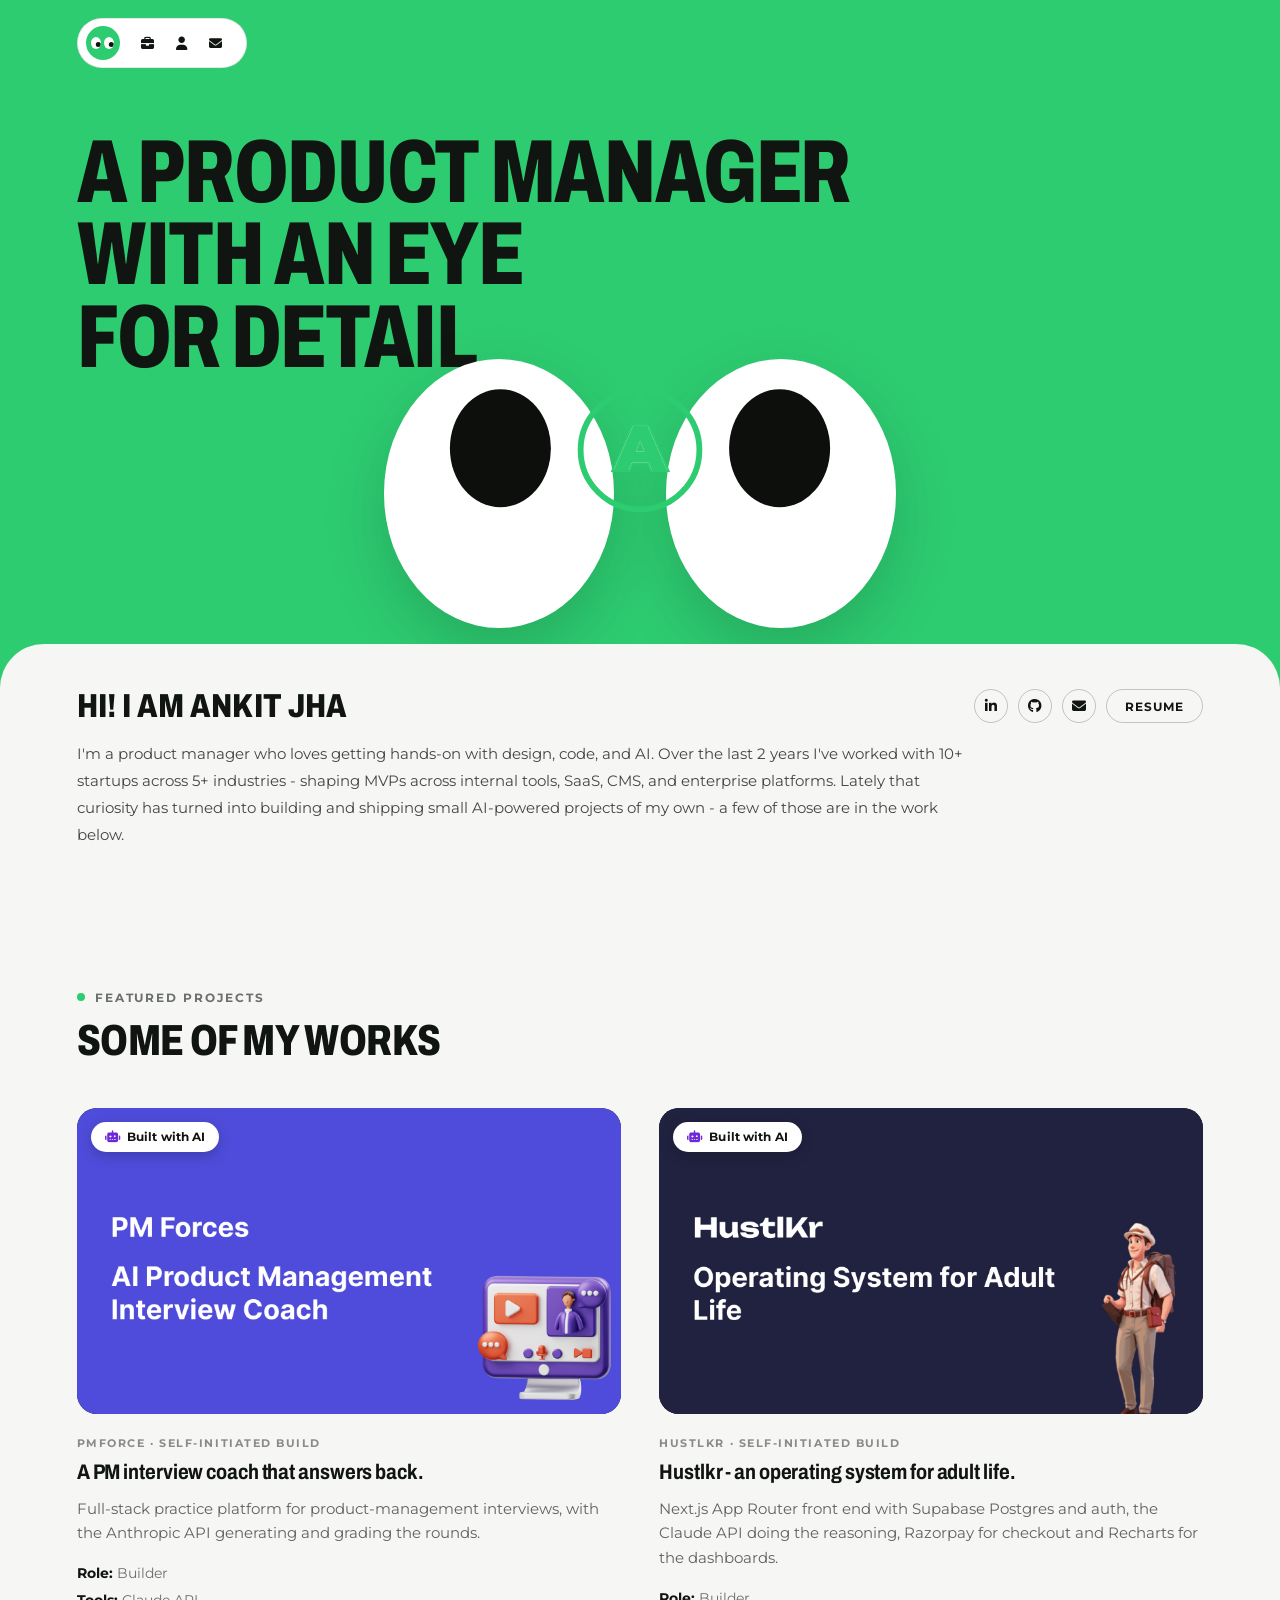
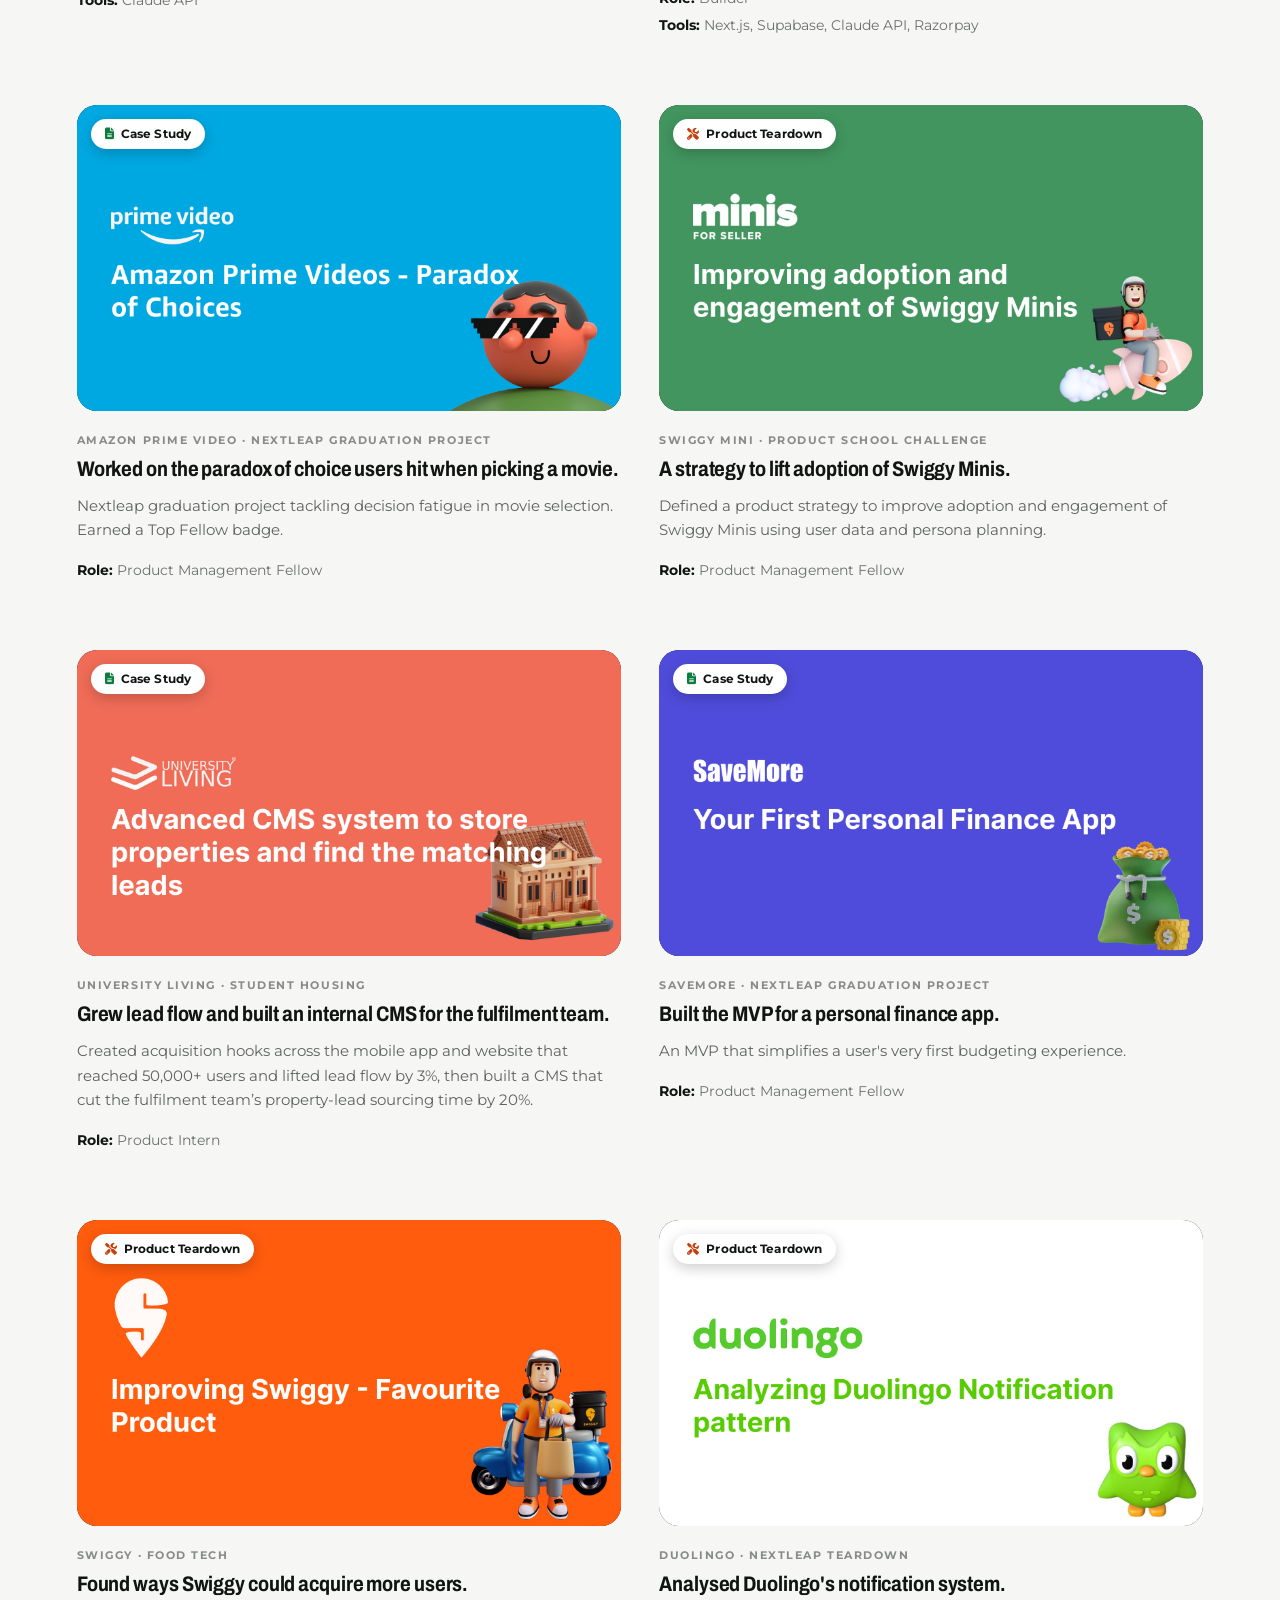
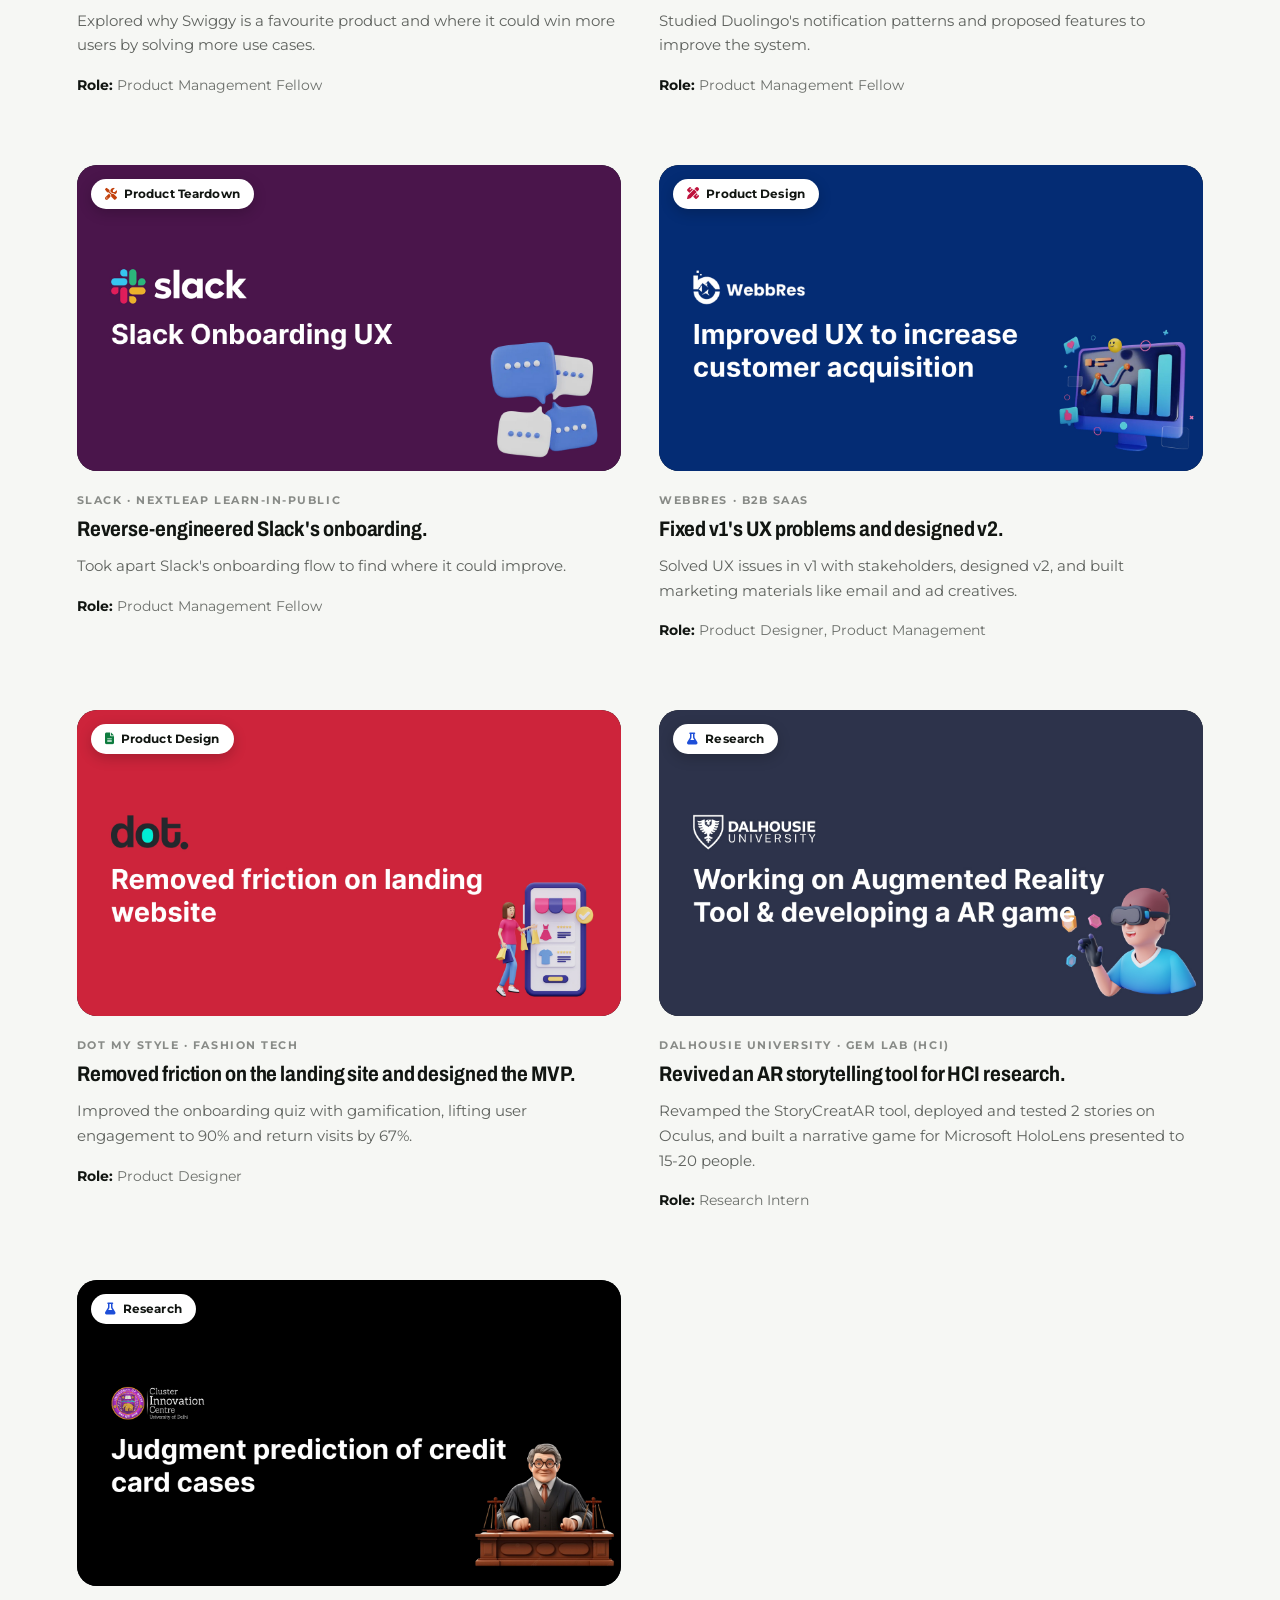
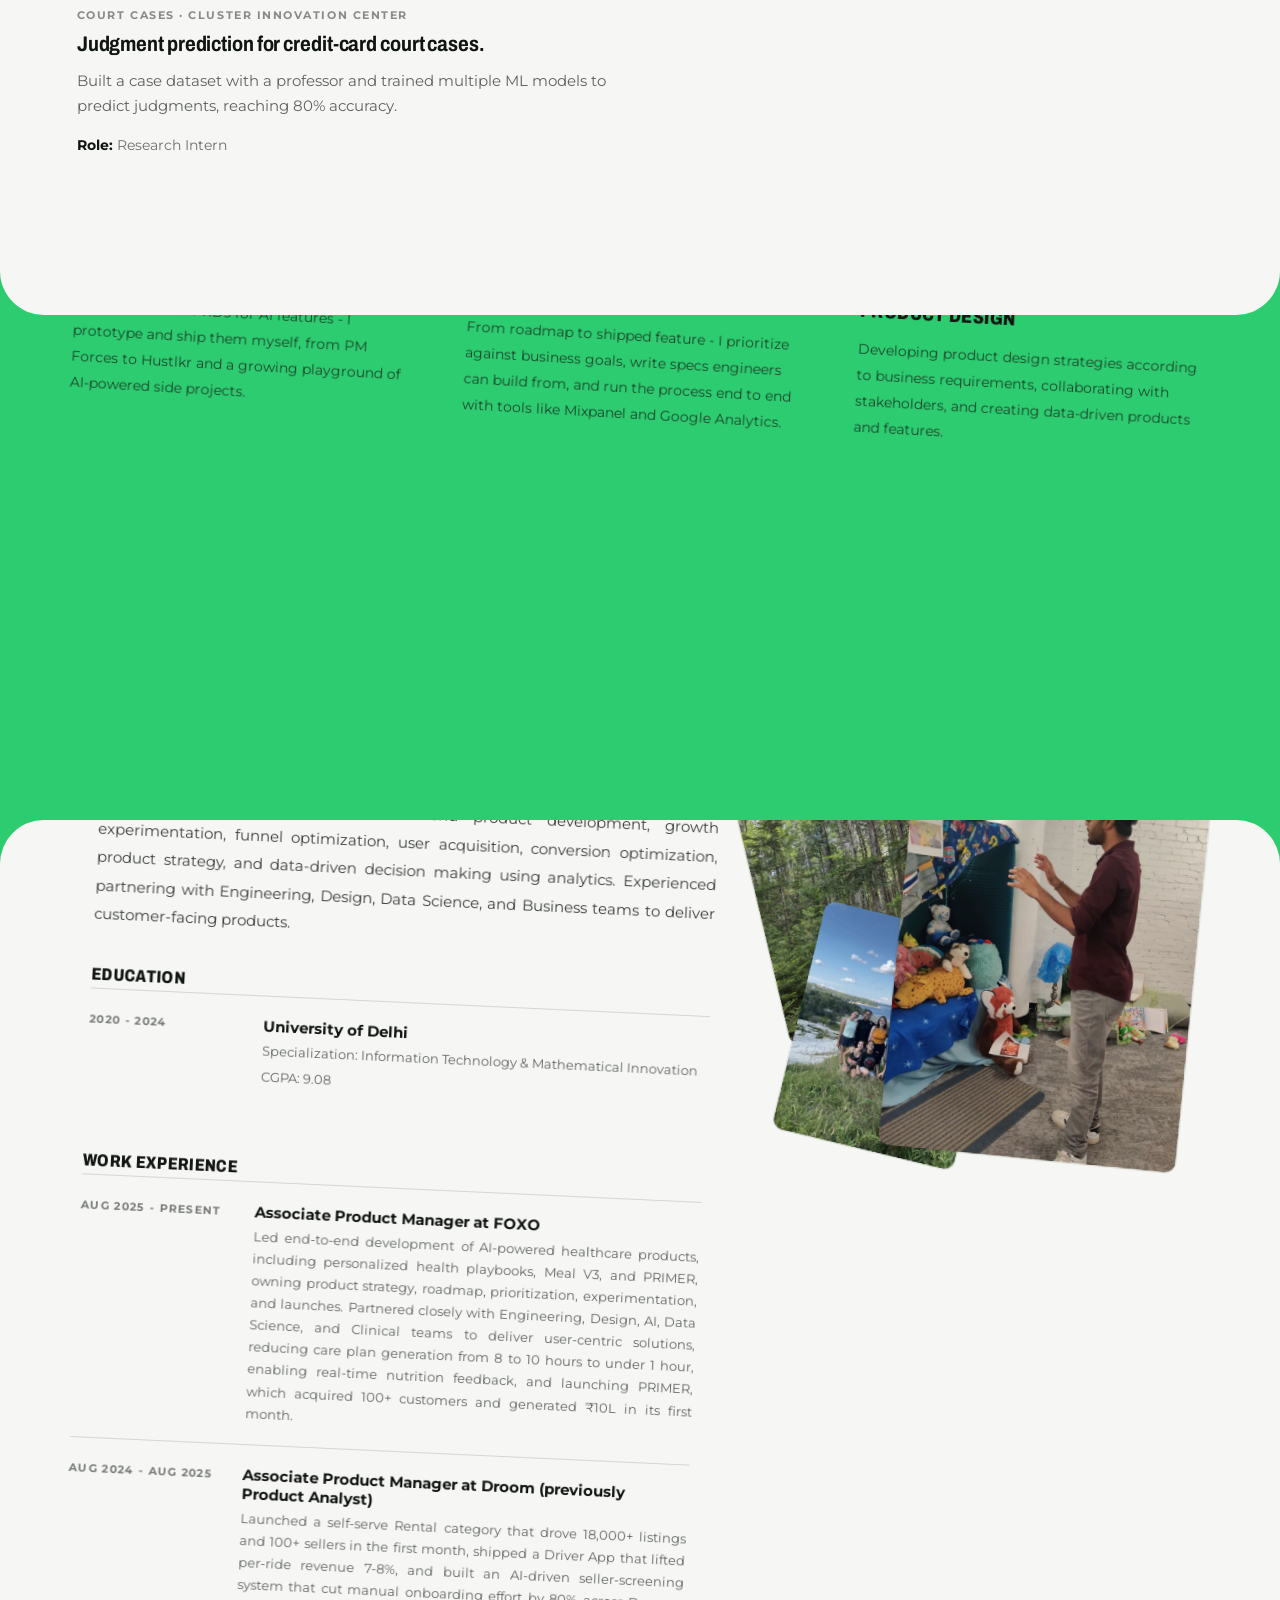
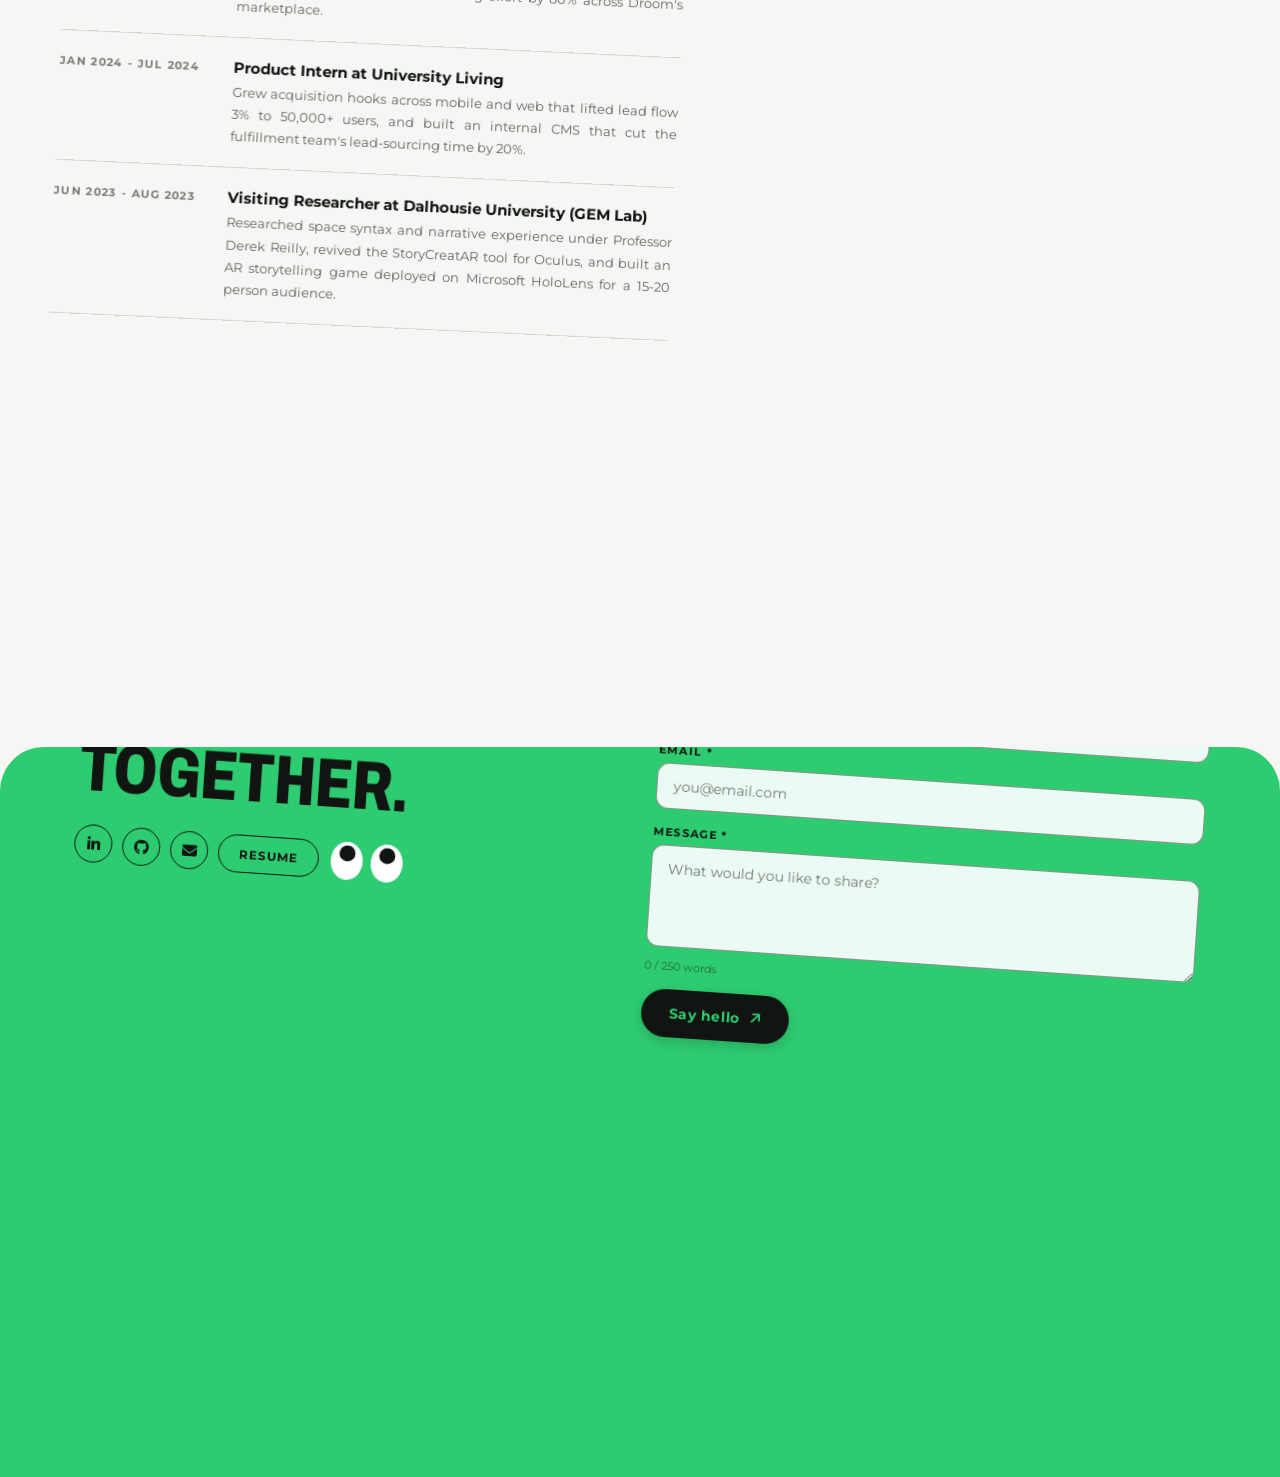
==== index.html @ 015698c6 "Initial commit: portfolio site Static HTML/CSS/JS portfolio - no framework or build step.  Co-Author" ====
<!DOCTYPE html>
<html lang="en">
<head>
    <meta charset="UTF-8">
    <meta name="viewport" content="width=device-width, initial-scale=1.0">
    <title>Ankit Jha - Product Manager &amp; AI Builder</title>
    <meta name="description" content="Ankit Jha is a product manager who builds hands-on with AI - 2 years shaping MVPs across 10+ startups in 5+ industries, from an ML fraud-detection model to a growing playground of AI-powered side projects.">
    <link rel="canonical" href="https://example.com/">
    <meta property="og:type" content="website">
    <meta property="og:site_name" content="Ankit Jha">
    <meta property="og:title" content="Ankit Jha - Product Manager &amp; AI Builder">
    <meta property="og:description" content="Ankit Jha is a product manager who builds hands-on with AI - 2 years shaping MVPs across 10+ startups in 5+ industries, from an ML fraud-detection model to a growing playground of AI-powered side projects.">
    <meta property="og:url" content="https://example.com/">
    <meta property="og:image" content="https://example.com/assets/img/thumbnail.png">
    <meta name="twitter:card" content="summary_large_image">
    <meta name="twitter:title" content="Ankit Jha - Product Manager &amp; AI Builder">
    <meta name="twitter:description" content="Ankit Jha is a product manager who builds hands-on with AI - 2 years shaping MVPs across 10+ startups in 5+ industries, from an ML fraud-detection model to a growing playground of AI-powered side projects.">
    <meta name="twitter:image" content="https://example.com/assets/img/thumbnail.png">
    <script type="application/ld+json">
{
        "@context": "https://schema.org",
        "@type": "Person",
        "name": "Ankit Jha",
        "jobTitle": "Product Manager",
        "url": "https://example.com/",
        "sameAs": [
                "https://linkedin.com/in/ankitjhadesign1405/",
                "https://dribbble.com/ankitjha_1405",
                "https://behance.net/ankitkumarjha"
        ]
}
    </script>

    <link rel="icon" href="assets/img/favicon.svg?v=20260808c" type="image/svg+xml">
    <link rel="icon" href="assets/img/favicon-32.png?v=20260808c" sizes="32x32" type="image/png">
    <link rel="icon" href="assets/img/favicon-16.png?v=20260808c" sizes="16x16" type="image/png">
    <link rel="apple-touch-icon" href="assets/img/apple-touch-icon.png?v=20260808c">
    <link rel="stylesheet" href="assets/css/style.css?v=20260808c">
    <link rel="stylesheet" href="assets/css/splash.css?v=20260808c">
    <link rel="preconnect" href="https://fonts.googleapis.com">
    <link rel="preconnect" href="https://fonts.gstatic.com" crossorigin>
    <link href="https://fonts.googleapis.com/css2?family=Archivo:wdth,wght@62..125,100..900&family=Montserrat:wght@400;500;600;700;800&display=swap" rel="stylesheet">
    <link rel="stylesheet" href="https://cdnjs.cloudflare.com/ajax/libs/font-awesome/6.4.0/css/all.min.css">
    <link rel="stylesheet" href="assets/css/home.css?v=20260808c">
</head>
<body class="mc-home">
<div class="mc-root">

  <!-- ============ FLOATING PILL NAV ============ -->
  <nav class="mc-nav" aria-label="Primary">
    <a href="#top" class="mc-nav-home" aria-label="Home" data-tip="Home">
      <span data-eye="true" class="mc-eye-nav"><span data-pupil="true"></span></span>
      <span data-eye="true" class="mc-eye-nav"><span data-pupil="true"></span></span>
    </a>
    <div class="mc-nav-links">
      <a href="#featured-work" class="mc-nav-link" aria-label="Work" data-tip="Work"><i class="fas fa-briefcase" aria-hidden="true"></i></a>
      <a href="#about" class="mc-nav-link" aria-label="About" data-tip="About"><i class="fas fa-user" aria-hidden="true"></i></a>
      <a href="#contact" class="mc-nav-link" aria-label="Contact" data-tip="Contact"><i class="fas fa-envelope" aria-hidden="true"></i></a>
    </div>
  </nav>

  <!-- Mirrors the intro row's own links. Stays hidden until those scroll up
       under the header, so they read as having stuck there. -->
  <div class="mc-nav-actions">
    <a href="https://linkedin.com/in/ankitjhadesign1405/" target="_blank" rel="noopener noreferrer" class="mc-icon-btn" aria-label="LinkedIn"><i class="fab fa-linkedin-in" aria-hidden="true"></i></a>
    <a href="https://github.com/ankitjha1405" target="_blank" rel="noopener noreferrer" class="mc-icon-btn" aria-label="GitHub"><i class="fab fa-github" aria-hidden="true"></i></a>
    <a href="mailto:jhaankitkumar12@gmail.com" class="mc-icon-btn" aria-label="Email"><i class="fas fa-envelope" aria-hidden="true"></i></a>
    <a href="https://docs.google.com/document/d/1Cfv3mx1URKr2CHqSVyJXWF6qh2Ur9sw9/edit?usp=sharing&ouid=111279847104308200271&rtpof=true&sd=true" target="_blank" rel="noopener noreferrer" class="mc-pill-btn">Resume</a>
  </div>

  <!-- ============ HERO + INTRO (first viewport) ============ -->
  <div class="mc-home-fold">
  <header id="top" data-screen-label="Hero" class="mc-hero">
    <h1 data-plx="0.32" class="mc-hero-title">A Product manager<br>with an eye<br>for detail</h1>
    <div aria-hidden="true" class="mc-hero-eyes">
      <div class="mc-hero-eyes-parallax" data-plx="0.18">
        <span data-eye="true" class="mc-eye-hero"><span data-pupil="true"></span></span>
        <span data-eye="true" class="mc-eye-hero"><span data-pupil="true"></span></span>
      </div>
    </div>
  </header>

  <section data-screen-label="Intro" class="mc-panel mc-panel--intro">
    <div class="mc-intro-row">
      <h2 class="mc-intro-heading">Hi! I am Ankit Jha</h2>
      <div class="mc-intro-actions">
        <a href="https://linkedin.com/in/ankitjhadesign1405/" target="_blank" rel="noopener noreferrer" class="mc-icon-btn" aria-label="LinkedIn"><i class="fab fa-linkedin-in" aria-hidden="true"></i></a>
        <a href="https://github.com/ankitjha1405" target="_blank" rel="noopener noreferrer" class="mc-icon-btn" aria-label="GitHub"><i class="fab fa-github" aria-hidden="true"></i></a>
        <a href="mailto:jhaankitkumar12@gmail.com" class="mc-icon-btn" aria-label="Email"><i class="fas fa-envelope" aria-hidden="true"></i></a>
        <a href="https://docs.google.com/document/d/1Cfv3mx1URKr2CHqSVyJXWF6qh2Ur9sw9/edit?usp=sharing&ouid=111279847104308200271&rtpof=true&sd=true" target="_blank" rel="noopener noreferrer" class="mc-pill-btn">Resume</a>
      </div>
      <p class="mc-intro-copy">I'm a product manager who loves getting hands-on with design, code, and AI. Over the last 2 years I've worked with 10+ startups across 5+ industries - shaping MVPs across internal tools, SaaS, CMS, and enterprise platforms. Lately that curiosity has turned into building and shipping small AI-powered projects of my own - a few of those are in the work below.</p>
    </div>
  </section>
  </div>

  <!-- ============ PROJECTS ============ -->
  <section data-screen-label="Projects" class="mc-panel mc-panel--featured">
    <div id="featured-work" class="mc-featured">
      <p class="mc-eyebrow"><span class="mc-eyebrow-dot"></span>Featured projects</p>
      <h2 class="mc-section-title">Some of my works</h2>

      <div class="mc-proj-grid">

        <a href="https://pmforces.vercel.app/" class="mc-proj" target="_blank" rel="noopener noreferrer" data-cta="View it in Action">
          <span class="mc-proj-media">
            <span class="mc-proj-type mc-proj-type--ai"><i class="fas fa-robot" aria-hidden="true"></i>Built with AI</span>
            <img src="assets/img/projects/pmforces.jpg" alt="PmForce" loading="lazy">
          </span>
          <span class="mc-proj-eyebrow">PmForce · Self-initiated build</span>
          <span class="mc-proj-title">A PM interview coach that answers back.</span>
          <span class="mc-proj-desc">Full-stack practice platform for product-management interviews, with the Anthropic API generating and grading the rounds.</span>
          <span class="mc-proj-modal-desc" hidden><strong>Problem:</strong> PM interview preparation is fragmented across YouTube, blogs, and mock interviews, leaving candidates without structured feedback.<br><br><strong>Solution:</strong> Built an AI-powered practice platform where users can simulate interviews, receive personalized feedback, improve answers, and track progress across different PM competencies.</span>
          <span class="mc-proj-meta"><strong>Role:</strong> Builder</span>
          <span class="mc-proj-meta"><strong>Tools:</strong> Claude API</span>
        </a>

        <a href="https://hustlkr.in/" class="mc-proj" target="_blank" rel="noopener noreferrer" data-cta="View it in Action">
          <span class="mc-proj-media">
            <span class="mc-proj-type mc-proj-type--ai"><i class="fas fa-robot" aria-hidden="true"></i>Built with AI</span>
            <img src="assets/img/projects/hustlkr.jpg" alt="Hustlkr" loading="lazy">
          </span>
          <span class="mc-proj-eyebrow">Hustlkr · Self-initiated build</span>
          <span class="mc-proj-title">Hustlkr - an operating system for adult life.</span>
          <span class="mc-proj-desc">Next.js App Router front end with Supabase Postgres and auth, the Claude API doing the reasoning, Razorpay for checkout and Recharts for the dashboards.</span>
          <span class="mc-proj-modal-desc" hidden><strong>Problem:</strong> Young professionals juggle finances, careers, health, and personal goals across disconnected apps, making it difficult to stay organized and make long-term progress.<br><br><strong>Solution:</strong> Designed an AI-powered operating system that unifies life planning, financial guidance, personalized roadmaps, and daily execution into a single experience that adapts to each user's goals.</span>
          <span class="mc-proj-meta"><strong>Role:</strong> Builder</span>
          <span class="mc-proj-meta"><strong>Tools:</strong> Next.js, Supabase, Claude API, Razorpay</span>
        </a>

        <a href="https://drive.google.com/file/d/1O8IOXUwfZIw2_fTS1iIZAqgrySwukZTk/view?usp=sharing" class="mc-proj" target="_blank" rel="noopener noreferrer" data-cta="View Project">
          <span class="mc-proj-media">
            <span class="mc-proj-type mc-proj-type--case"><i class="fas fa-file-lines" aria-hidden="true"></i>Case Study</span>
            <img src="assets/img/projects/primevideo.jpg" alt="Amazon Prime Video" loading="lazy">
          </span>
          <span class="mc-proj-eyebrow">Amazon Prime Video · Nextleap graduation project</span>
          <span class="mc-proj-title">Worked on the paradox of choice users hit when picking a movie.</span>
          <span class="mc-proj-desc">Nextleap graduation project tackling decision fatigue in movie selection. Earned a Top Fellow badge.</span>
          <span class="mc-proj-modal-desc" hidden>Conducted a UX case study exploring how excessive content choices increase decision fatigue and reduce user satisfaction. Analyzed Amazon Prime Video's discovery experience, identified friction points, and proposed simplified navigation, smarter personalization, and decision-support mechanisms.</span>
          <span class="mc-proj-meta"><strong>Role:</strong> Product Management Fellow</span>
        </a>

        <a href="https://drive.google.com/file/d/1BWH2pmQcdf-ULv6JvYlVDIQQu5B5iK9V/view?usp=sharing" class="mc-proj" target="_blank" rel="noopener noreferrer" data-cta="View Teardown">
          <span class="mc-proj-media">
            <span class="mc-proj-type mc-proj-type--teardown"><i class="fas fa-screwdriver-wrench" aria-hidden="true"></i>Product Teardown</span>
            <img src="assets/img/projects/swiggymini.jpg" alt="Swiggy Mini" loading="lazy">
          </span>
          <span class="mc-proj-eyebrow">Swiggy Mini · Product School challenge</span>
          <span class="mc-proj-title">A strategy to lift adoption of Swiggy Minis.</span>
          <span class="mc-proj-desc">Defined a product strategy to improve adoption and engagement of Swiggy Minis using user data and persona planning.</span>
          <span class="mc-proj-modal-desc" hidden>Performed a product teardown to understand why Swiggy Minis had limited adoption. Identified onboarding, discoverability, and merchant visibility issues, then proposed product improvements to increase creator participation and customer engagement.</span>
          <span class="mc-proj-meta"><strong>Role:</strong> Product Management Fellow</span>
        </a>

        <a href="https://pitch.com/v/advanced-cms-7frhsf" class="mc-proj" target="_blank" rel="noopener noreferrer" data-cta="View Project">
          <span class="mc-proj-media">
            <span class="mc-proj-type mc-proj-type--case"><i class="fas fa-file-lines" aria-hidden="true"></i>Case Study</span>
            <img src="assets/img/projects/universityliving.jpg" alt="University Living" loading="lazy">
          </span>
          <span class="mc-proj-eyebrow">University Living · Student housing</span>
          <span class="mc-proj-title">Grew lead flow and built an internal CMS for the fulfilment team.</span>
          <span class="mc-proj-desc">Created acquisition hooks across the mobile app and website that reached 50,000+ users and lifted lead flow by 3%, then built a CMS that cut the fulfilment team&rsquo;s property-lead sourcing time by 20%.</span>
          <span class="mc-proj-modal-desc" hidden><strong>Problem:</strong> Managing thousands of student properties and manually matching them to prospective students slowed operations and reduced efficiency.<br><br><strong>Solution:</strong> Designed a centralized CMS with structured property management, intelligent filtering, and lead matching workflows, enabling faster operations and better counselor productivity.</span>
          <span class="mc-proj-meta"><strong>Role:</strong> Product Intern</span>
        </a>

        <a href="https://drive.google.com/file/d/1I-tkYSinQyrokwl52DxX19oFhA5m0a2P/view?usp=sharing" class="mc-proj" target="_blank" rel="noopener noreferrer" data-cta="View Project">
          <span class="mc-proj-media">
            <span class="mc-proj-type mc-proj-type--case"><i class="fas fa-file-lines" aria-hidden="true"></i>Case Study</span>
            <img src="assets/img/projects/savemore.jpg" alt="SaveMore" loading="lazy">
          </span>
          <span class="mc-proj-eyebrow">SaveMore · Nextleap graduation project</span>
          <span class="mc-proj-title">Built the MVP for a personal finance app.</span>
          <span class="mc-proj-desc">An MVP that simplifies a user's very first budgeting experience.</span>
          <span class="mc-proj-modal-desc" hidden><strong>Problem:</strong> First-time earners often find personal finance intimidating and don't know where to start.<br><br><strong>Solution:</strong> Designed a beginner-friendly finance app focused on budgeting, savings, financial literacy, and goal-based planning to help users build healthy money habits from day one.</span>
          <span class="mc-proj-meta"><strong>Role:</strong> Product Management Fellow</span>
        </a>

        <a href="https://drive.google.com/file/d/1ZR-fYo8NUOg4ZMXTnsu-LfMMZID1FdNy/view?usp=sharing" class="mc-proj" target="_blank" rel="noopener noreferrer" data-cta="View Analysis">
          <span class="mc-proj-media">
            <span class="mc-proj-type mc-proj-type--teardown"><i class="fas fa-screwdriver-wrench" aria-hidden="true"></i>Product Teardown</span>
            <img src="assets/img/projects/swiggy.jpg" alt="Swiggy" loading="lazy">
          </span>
          <span class="mc-proj-eyebrow">Swiggy · Food tech</span>
          <span class="mc-proj-title">Found ways Swiggy could acquire more users.</span>
          <span class="mc-proj-desc">Explored why Swiggy is a favourite product and where it could win more users by solving more use cases.</span>
          <span class="mc-proj-modal-desc" hidden>A product redesign of one of my favorite consumer apps. Studied Swiggy's end-to-end ordering experience, identified opportunities across discovery, ordering, and post-purchase interactions, and proposed product enhancements backed by user research and UX principles.</span>
          <span class="mc-proj-meta"><strong>Role:</strong> Product Management Fellow</span>
        </a>

        <a href="https://drive.google.com/file/d/1D2KS_0-NXWQYex1xFtbjKqQC0wLv43wZ/view?usp=sharing" class="mc-proj" target="_blank" rel="noopener noreferrer" data-cta="View Teardown">
          <span class="mc-proj-media">
            <span class="mc-proj-type mc-proj-type--teardown"><i class="fas fa-screwdriver-wrench" aria-hidden="true"></i>Product Teardown</span>
            <img src="assets/img/projects/duolingo.jpg" alt="Duolingo" loading="lazy">
          </span>
          <span class="mc-proj-eyebrow">Duolingo · Nextleap teardown</span>
          <span class="mc-proj-title">Analysed Duolingo&#x27;s notification system.</span>
          <span class="mc-proj-desc">Studied Duolingo's notification patterns and proposed features to improve the system.</span>
          <span class="mc-proj-modal-desc" hidden>Analyzed Duolingo's notification strategy to understand how timing, messaging, streak psychology, and behavioral triggers improve user retention. Documented insights and proposed enhancements to optimize engagement without overwhelming users.</span>
          <span class="mc-proj-meta"><strong>Role:</strong> Product Management Fellow</span>
        </a>

        <a href="https://drive.google.com/file/d/1VbCAkhUIODyNS8XfLONc9rWZwJIwv_oW/view?usp=sharing" class="mc-proj" target="_blank" rel="noopener noreferrer" data-cta="View Teardown">
          <span class="mc-proj-media">
            <span class="mc-proj-type mc-proj-type--teardown"><i class="fas fa-screwdriver-wrench" aria-hidden="true"></i>Product Teardown</span>
            <img src="assets/img/projects/slack.jpg" alt="Slack" loading="lazy">
          </span>
          <span class="mc-proj-eyebrow">Slack · Nextleap learn-in-public</span>
          <span class="mc-proj-title">Reverse-engineered Slack&#x27;s onboarding.</span>
          <span class="mc-proj-desc">Took apart Slack's onboarding flow to find where it could improve.</span>
          <span class="mc-proj-modal-desc" hidden>Evaluated Slack's onboarding journey to identify friction for new users. Redesigned key onboarding flows, improving workspace understanding, feature discovery, and activation through progressive guidance and contextual education.</span>
          <span class="mc-proj-meta"><strong>Role:</strong> Product Management Fellow</span>
        </a>

        <a href="https://webbres.com/" class="mc-proj" target="_blank" rel="noopener noreferrer" data-cta="View it in Action">
          <span class="mc-proj-media">
            <span class="mc-proj-type mc-proj-type--design"><i class="fas fa-pen-ruler" aria-hidden="true"></i>Product Design</span>
            <img src="assets/img/projects/webbres.jpg" alt="Webbres" loading="lazy">
          </span>
          <span class="mc-proj-eyebrow">Webbres · B2B SaaS</span>
          <span class="mc-proj-title">Fixed v1&#x27;s UX problems and designed v2.</span>
          <span class="mc-proj-desc">Solved UX issues in v1 with stakeholders, designed v2, and built marketing materials like email and ad creatives.</span>
          <span class="mc-proj-modal-desc" hidden><strong>Problem:</strong> The existing website created friction during the customer acquisition journey, resulting in lower conversions.<br><br><strong>Solution:</strong> Redesigned the landing experience by simplifying information architecture, improving CTAs, and optimizing user flows to increase visitor engagement and lead generation.</span>
          <span class="mc-proj-meta"><strong>Role:</strong> Product Designer, Product Management</span>
        </a>

        <a href="https://dotmystyle.com/" class="mc-proj" target="_blank" rel="noopener noreferrer" data-cta="View it in Action">
          <span class="mc-proj-media">
            <span class="mc-proj-type mc-proj-type--case"><i class="fas fa-file-lines" aria-hidden="true"></i>Product Design</span>
            <img src="assets/img/projects/dotmystyle.jpg" alt="Dot My Style" loading="lazy">
          </span>
          <span class="mc-proj-eyebrow">Dot My Style · Fashion tech</span>
          <span class="mc-proj-title">Removed friction on the landing site and designed the MVP.</span>
          <span class="mc-proj-desc">Improved the onboarding quiz with gamification, lifting user engagement to 90% and return visits by 67%.</span>
          <span class="mc-proj-modal-desc" hidden><strong>Problem:</strong> Users dropped off before exploring the platform due to a confusing landing experience.<br><br><strong>Solution:</strong> Identified usability issues through UX analysis and redesigned the landing page to improve clarity, navigation, and conversion by reducing unnecessary friction.</span>
          <span class="mc-proj-meta"><strong>Role:</strong> Product Designer</span>
        </a>

        <a href="https://pitch.com/public/05aa55d4-dd8d-4758-8ce8-d029a9261927" class="mc-proj" target="_blank" rel="noopener noreferrer" data-cta="View Project">
          <span class="mc-proj-media">
            <span class="mc-proj-type mc-proj-type--research"><i class="fas fa-flask" aria-hidden="true"></i>Research</span>
            <img src="assets/img/projects/dalhousie.jpg" alt="Dalhousie University" loading="lazy">
          </span>
          <span class="mc-proj-eyebrow">Dalhousie University · GEM Lab (HCI)</span>
          <span class="mc-proj-title">Revived an AR storytelling tool for HCI research.</span>
          <span class="mc-proj-desc">Revamped the StoryCreatAR tool, deployed and tested 2 stories on Oculus, and built a narrative game for Microsoft HoloLens presented to 15-20 people.</span>
          <span class="mc-proj-modal-desc" hidden>Worked as part of a research initiative to design and develop an augmented reality learning experience and an AR game. Contributed to interaction design, prototype development, and immersive educational experiences using Unity and AR technologies.</span>
          <span class="mc-proj-meta"><strong>Role:</strong> Research Intern</span>
        </a>

        <a href="https://drive.google.com/file/d/1uOaMuprwljMY8UcCw74WpR8sBrtWr4Md/view?usp=sharing" class="mc-proj" target="_blank" rel="noopener noreferrer" data-cta="View Report">
          <span class="mc-proj-media">
            <span class="mc-proj-type mc-proj-type--research"><i class="fas fa-flask" aria-hidden="true"></i>Research</span>
            <img src="assets/img/projects/cic.jpg" alt="Court Cases" loading="lazy">
          </span>
          <span class="mc-proj-eyebrow">Court Cases · Cluster Innovation Center</span>
          <span class="mc-proj-title">Judgment prediction for credit-card court cases.</span>
          <span class="mc-proj-desc">Built a case dataset with a professor and trained multiple ML models to predict judgments, reaching 80% accuracy.</span>
          <span class="mc-proj-modal-desc" hidden>Developed a machine learning solution that predicts judgments for credit card dispute cases using historical legal data. Explored data preprocessing, feature engineering, model training, and evaluation to demonstrate how AI can assist legal decision support.</span>
          <span class="mc-proj-meta"><strong>Role:</strong> Research Intern</span>
        </a>

      </div>
    </div>
  </section>

  <!-- ============ WHAT CAN I BRING (sage panel) ============ -->
  <section data-screen-label="What can I bring" class="mc-bring" data-plx-section="0.06" data-plx-roll="0.6">
    <h2 class="mc-bring-title">What can I bring</h2>
    <div class="mc-bring-grid">
      <article class="mc-bring-item">
        <span aria-hidden="true" class="mc-bring-icon"><i class="fas fa-robot"></i></span>
        <h3>Building with AI</h3>
        <p>I don't just write PRDs for AI features - I prototype and ship them myself, from PM Forces to Hustlkr and a growing playground of AI-powered side projects.</p>
      </article>
      <article class="mc-bring-item">
        <span aria-hidden="true" class="mc-bring-icon"><i class="fas fa-diagram-project"></i></span>
        <h3>Product management</h3>
        <p>From roadmap to shipped feature - I prioritize against business goals, write specs engineers can build from, and run the process end to end with tools like Mixpanel and Google Analytics.</p>
      </article>
      <article class="mc-bring-item">
        <span aria-hidden="true" class="mc-bring-icon"><i class="fas fa-pen-ruler"></i></span>
        <h3>Product design</h3>
        <p>Developing product design strategies according to business requirements, collaborating with stakeholders, and creating data-driven products and features.</p>
      </article>
    </div>
  </section>

  <!-- ============ ABOUT ============ -->
  <section id="about" data-screen-label="About" class="mc-about" data-plx-section="0.05" data-plx-roll="0.4">
    <h2 class="mc-about-title">About</h2>
    <div class="mc-about-grid">
      <div class="mc-about-col">
        <div class="mc-about-copy">
          <p>Associate Product Manager with 2+ years of experience building and scaling AI-powered consumer products across Healthcare, eCommerce, and B2C marketplaces. Experienced in end to end product development, growth experimentation, funnel optimization, user acquisition, conversion optimization, product strategy, and data-driven decision making using analytics. Experienced partnering with Engineering, Design, Data Science, and Business teams to deliver customer-facing products.</p>
        </div>
        <div class="mc-timeline">
          <div class="mc-timeline-block">
            <h3>Education</h3>
            <div class="mc-timeline-row mc-timeline-row--first">
              <span class="mc-timeline-date">2020 - 2024</span>
              <div><p>University of Delhi</p><p>Specialization: Information Technology &amp; Mathematical Innovation</p><p>CGPA: 9.08</p></div>
            </div>
          </div>
          <div class="mc-timeline-block">
            <h3>Work Experience</h3>
            <div class="mc-timeline-row mc-timeline-row--first">
              <span class="mc-timeline-date">Aug 2025 - Present</span>
              <div><p>Associate Product Manager at FOXO</p><p>Led end-to-end development of AI-powered healthcare products, including personalized health playbooks, Meal V3, and PRIMER, owning product strategy, roadmap, prioritization, experimentation, and launches. Partnered closely with Engineering, Design, AI, Data Science, and Clinical teams to deliver user-centric solutions, reducing care plan generation from 8 to 10 hours to under 1 hour, enabling real-time nutrition feedback, and launching PRIMER, which acquired 100+ customers and generated ₹10L in its first month.</p></div>
            </div>
            <div class="mc-timeline-row">
              <span class="mc-timeline-date">Aug 2024 - Aug 2025</span>
              <div><p>Associate Product Manager at Droom (previously Product Analyst)</p><p>Launched a self-serve Rental category that drove 18,000+ listings and 100+ sellers in the first month, shipped a Driver App that lifted per-ride revenue 7-8%, and built an AI-driven seller-screening system that cut manual onboarding effort by 80% across Droom's marketplace.</p></div>
            </div>
            <div class="mc-timeline-row">
              <span class="mc-timeline-date">Jan 2024 - Jul 2024</span>
              <div><p>Product Intern at University Living</p><p>Grew acquisition hooks across mobile and web that lifted lead flow 3% to 50,000+ users, and built an internal CMS that cut the fulfillment team's lead-sourcing time by 20%.</p></div>
            </div>
            <div class="mc-timeline-row">
              <span class="mc-timeline-date">Jun 2023 - Aug 2023</span>
              <div><p>Visiting Researcher at Dalhousie University (GEM Lab)</p><p>Researched space syntax and narrative experience under Professor Derek Reilly, revived the StoryCreatAR tool for Oculus, and built an AR storytelling game deployed on Microsoft HoloLens for a 15-20 person audience.</p></div>
            </div>
          </div>
        </div>
      </div>
      <figure class="mc-about-photo">
        <button class="mc-about-photo-frame mc-about-photo-stack" type="button" aria-label="Next photo" data-about-stack>
          <img class="mc-about-photo-slide is-active" src="assets/img/about-photo-1.jpg" alt="Ankit Jha portrait 1">
          <img class="mc-about-photo-slide is-next" src="assets/img/about-photo-2.jpg" alt="Ankit Jha portrait 2">
          <img class="mc-about-photo-slide is-back" src="assets/img/about-photo-3.jpg" alt="Ankit Jha portrait 3">
        </button>
      </figure>
    </div>
  </section>

  <!-- ============ CONTACT FOOTER (green) ============ -->
  <section id="contact" data-screen-label="Contact" class="mc-contact" data-plx-section="0.05" data-plx-roll="0.5">
    <div class="mc-contact-grid">
      <div class="mc-contact-info">
        <p class="mc-eyebrow" style="color: rgba(17,21,17,0.7);"><span class="mc-eyebrow-dot" style="background: #111511;"></span>Get in touch</p>
        <h2 class="mc-contact-title">Let's build<br>something<br>together.</h2>
        <div class="mc-contact-actions">
          <a href="https://linkedin.com/in/ankitjhadesign1405/" target="_blank" rel="noopener noreferrer" class="mc-icon-btn mc-icon-btn--lg" aria-label="LinkedIn"><i class="fab fa-linkedin-in" aria-hidden="true"></i></a>
          <a href="https://github.com/ankitjha1405" target="_blank" rel="noopener noreferrer" class="mc-icon-btn mc-icon-btn--lg" aria-label="GitHub"><i class="fab fa-github" aria-hidden="true"></i></a>
          <a href="mailto:jhaankitkumar12@gmail.com" class="mc-icon-btn mc-icon-btn--lg" aria-label="Email"><i class="fas fa-envelope" aria-hidden="true"></i></a>
          <a href="https://docs.google.com/document/d/1Cfv3mx1URKr2CHqSVyJXWF6qh2Ur9sw9/edit?usp=sharing&ouid=111279847104308200271&rtpof=true&sd=true" target="_blank" rel="noopener noreferrer" class="mc-pill-btn mc-pill-btn--lg">Resume</a>
          <span class="mc-contact-eyes" aria-hidden="true">
            <span data-eye="true" class="mc-eye-contact"><span data-pupil="true"></span></span>
            <span data-eye="true" class="mc-eye-contact"><span data-pupil="true"></span></span>
          </span>
        </div>
      </div>

      <form class="mc-form site-contact-form">
        <p class="mc-form-intro">Open to new opportunities, collaborations, or a good conversation about product &amp; design.</p>
        <div class="mc-form-sent site-contact-success" role="status" tabindex="-1" hidden>
          <p><i class="fas fa-check-circle" aria-hidden="true"></i>Message sent!</p>
          <p>Thanks for reaching out. I've received your note and will get back to you soon.</p>
        </div>
        <div class="mc-form-fields site-contact-fields">
          <div class="mc-field">
            <label for="contact-name">Name *</label>
            <input id="contact-name" name="name" type="text" autocomplete="name" required aria-required="true" placeholder="Your name">
          </div>
          <div class="mc-field">
            <label for="contact-email">Email *</label>
            <input id="contact-email" name="email" type="email" autocomplete="email" required aria-required="true" placeholder="you@email.com">
          </div>
          <div class="mc-field">
            <label for="contact-message">Message *</label>
            <textarea id="contact-message" name="message" rows="4" maxlength="2000" required aria-required="true" aria-describedby="contact-message-count" placeholder="What would you like to share?"></textarea>
            <p class="site-contact-word-count" id="contact-message-count" aria-live="polite">0 / 250 words</p>
          </div>
          <input type="text" name="_honey" class="site-contact-honey" tabindex="-1" autocomplete="off" aria-hidden="true">
          <button type="submit" class="mc-submit-btn site-contact-submit">Say hello <i class="fas fa-arrow-up" aria-hidden="true"></i></button>
          <p class="site-contact-error" role="alert" hidden></p>
        </div>
      </form>
    </div>
  </section>


  <!-- ============ PROJECT MODAL ============ -->
  <div id="project-modal" class="mc-modal-overlay" role="dialog" aria-modal="true" aria-labelledby="project-modal-title">
    <div class="mc-modal">
      <button class="mc-modal-close" type="button" aria-label="Close"><i class="fas fa-xmark" aria-hidden="true"></i></button>
      <span class="mc-modal-body">
        <span class="mc-modal-kind"></span>
        <span class="mc-modal-title" id="project-modal-title"></span>
        <span class="mc-modal-desc"></span>
        <a href="#" class="mc-modal-link" target="_blank" rel="noopener noreferrer">View full project <i class="fas fa-arrow-up" aria-hidden="true"></i></a>
      </span>
    </div>
  </div>

</div>
<script src="assets/js/contact-form.js?v=20260808c"></script>
<script src="assets/js/splash.js?v=20260808c"></script>
<script src="assets/js/home.js?v=20260808c"></script>
<script>
(() => {
  if (typeof SplashScreen !== 'undefined' && SplashScreen.shouldShow()) {
    SplashScreen.show();
  }
})();
</script>
</body>
</html>
---- assets/css/style.css ----
/* --- GOOGLE FONTS --- */
@import url('https://fonts.googleapis.com/css2?family=Montserrat:ital,wght@0,400;0,500;0,600;0,700;0,800;0,900;1,400;1,700&display=swap');

/* --- CSS VARIABLES --- */
:root {
    --bg-color: #ffffff;
    --text-color: #111111;
    --secondary-text: #555555;
    --accent-color: var(--brand);
    --accent-blue: #4A55E0;
    --accent-yellow: #E8E258;
    --projects-more-paint: #e8e258;
    --elevation-shadow: 0 1px 4px 0 rgba(0, 0, 0, 0.10);
    --elevation-border: 1px solid #E0E0E0;
    --conversation-bubble-shadow: 5px 6px 0 rgba(0, 0, 0, 0.13);
    --conversation-bubble-shadow-hover: 6px 9px 0 rgba(0, 0, 0, 0.16);
    --accent-blue-soft: rgba(74, 85, 224, 0.08);
    --accent-green-soft: rgba(var(--brand-rgb), 0.07);
    --accent-yellow-soft: rgba(232, 226, 88, 0.14);
    --accent-blue-border: rgba(74, 85, 224, 0.28);
    --accent-yellow-border: rgba(232, 226, 88, 0.42);
    --problem-color: #e74c3c;
    --problem-bg: rgba(231, 76, 60, 0.1);
    --problem-bg-strong: rgba(231, 76, 60, 0.14);
    --problem-border: rgba(231, 76, 60, 0.32);
    --border-color: #e0e0e0;
    --video-shadow: 0 4px 16px rgba(0, 0, 0, 0.1), 0 1px 4px rgba(0, 0, 0, 0.06);
    --video-shadow-dark: 0 4px 20px rgba(0, 0, 0, 0.4), 0 1px 4px rgba(0, 0, 0, 0.25);
    --video-shadow-sides:
        0 -2px 8px rgba(0, 0, 0, 0.05),
        -2px 0 6px rgba(0, 0, 0, 0.04),
        2px 0 6px rgba(0, 0, 0, 0.04),
        0 -1px 2px rgba(0, 0, 0, 0.03);
    --header-height: 0px;
    --mobile-header-height: 0px;
    --footer-height: 50px;
}

[data-theme="dark"] {
    --bg-color: #121212;
    --text-color: #ffffff;
    --secondary-text: #aaaaaa;
    --border-color: #333333;
    --accent-green-soft: rgba(var(--brand-rgb), 0.1);
    --video-shadow-dark: 0 4px 20px rgba(0, 0, 0, 0.4), 0 1px 4px rgba(0, 0, 0, 0.25);
    --video-shadow-sides-dark:
        0 -2px 10px rgba(0, 0, 0, 0.22),
        -2px 0 7px rgba(0, 0, 0, 0.18),
        2px 0 7px rgba(0, 0, 0, 0.18),
        0 -1px 2px rgba(0, 0, 0, 0.14);
}

/* --- RESET & BASE --- */
* { margin: 0; padding: 0; box-sizing: border-box; font-family: 'Montserrat', sans-serif; transition: background-color 0.3s, color 0.3s; }
/* Site-wide type system: titles (h1–h3) in Archivo, labels/body stay Montserrat.
   Element selectors beat the `*` reset; classed headings that set their own
   font-family (e.g. .mc-case-h1) still win on specificity. */
h1, h2, h3 { font-family: 'Archivo', sans-serif; font-stretch: 82%; }
html, body { overflow-x: hidden; max-width: 100vw; }
body { background-color: var(--bg-color); color: var(--text-color); height: 100vh; overflow: hidden; }

/* Hide Scrollbar */
::-webkit-scrollbar { width: 8px; height: 8px; }
::-webkit-scrollbar-track { background: transparent; }
::-webkit-scrollbar-thumb { background-color: var(--accent-color); border-radius: 4px; }

/* --- LAYOUT --- */
#app-root { width: 100%; height: 100%; display: flex; flex-direction: column; }

.visually-hidden {
    position: absolute;
    width: 1px;
    height: 1px;
    padding: 0;
    margin: -1px;
    overflow: hidden;
    clip: rect(0, 0, 0, 0);
    white-space: nowrap;
    border: 0;
}

/* Desktop Header — removed */
.site-header,
.mobile-top-bar {
    display: none !important;
}

/* Content Wrapper */
.content-wrapper {
    flex-grow: 1;
    display: flex;
    overflow: hidden;
    height: 100vh;
    --sidebar-width: 30%;
    --panel-width: 70%;
    --sidebar-pad-x: 30px;
    --case-page-pad-x: 48px;
    --project-sidebar-width-percent: 16;
    --project-sidebar-width-extra: 34;
}

/* Sidebar */
.sidebar {
    width: var(--sidebar-width);
    height: 100%;
    padding: 40px var(--sidebar-pad-x) 40px;
    display: flex; flex-direction: column; justify-content: flex-start;
    border-right: 1px solid var(--border-color); background: var(--bg-color); z-index: 5;
    overflow-x: hidden;
    overflow-y: auto;
    container-type: inline-size;
    container-name: sidebar;
}
.hero-text {
    min-width: 0;
    max-width: 100%;
}
.hero-text h1 {
    font-size: clamp(1.85rem, 11cqi, 2.85rem);
    line-height: 1.12;
    margin-bottom: 13px;
    font-weight: 800;
    font-family: 'Montserrat', sans-serif;
    max-width: 100%;
}
.hero-title-line {
    display: flex;
    flex-wrap: nowrap;
    align-items: baseline;
    gap: 0.14em;
    max-width: 100%;
}
.hero-title-greeting {
    margin: 0 0 12px;
    padding-top: 16px;
    font-size: clamp(1rem, 2vw, 1.2rem);
    font-weight: 700;
    line-height: 1.3;
    color: var(--accent-color);
}
.hero-title-line + .hero-title-line {
    margin-top: 0.06em;
}
.hero-title-line .shape {
    flex-shrink: 0;
    margin-left: 0;
    margin-bottom: 0;
}
.hero-text .sidebar-meta-value { margin-top: 8px; margin-bottom: 8px; font-size: 1.35rem; }
.sidebar-intro-row {
    display: flex;
    align-items: flex-start;
    gap: 12px;
    width: 100%;
}
.sidebar-intro-row .hero-text { flex: 1; min-width: 0; }
.sidebar-intro { margin-top: 20px; margin-bottom: 20px; }
.sidebar-about-icon {
    flex-shrink: 0;
    display: inline-flex;
    align-items: center;
    justify-content: center;
    width: 36px;
    height: 36px;
    border-radius: 50%;
    border: 1px solid var(--border-color);
    color: var(--secondary-text);
    text-decoration: none;
    transition: color 0.2s ease, border-color 0.2s ease, background-color 0.2s ease;
}
.sidebar-about-icon:hover {
    color: var(--accent-color);
    border-color: var(--accent-color);
    background-color: rgba(var(--brand-rgb), 0.08);
}
.visit-btn-sidebar-top { margin-bottom: 16px; display: block; text-align: center; }
.bio-container { display: flex; gap: 15px; align-items: center; border-top: 1px solid var(--border-color); padding-top: 20px; }
.sidebar-visit-wrap { border: none; padding-top: 0; flex-shrink: 0; }
.sidebar:has(.sidebar-scroll-spy) .sidebar-visit-wrap {
    margin-top: 16px;
}

/* Sidebar tools marquee */
.sidebar-tools-marquee {
    flex-shrink: 0;
    margin-top: auto;
    padding-top: 18px;
    display: flex;
    flex-direction: column;
    gap: 0;
}
.sidebar:has(.sidebar-visit-wrap) .sidebar-tools-marquee {
    margin-top: 20px;
}
.sidebar-skills-block {
    min-width: 0;
    padding-top: 18px;
    padding-bottom: 18px;
    border-top: 1px solid var(--border-color);
}
.sidebar-tools-block {
    min-width: 0;
    padding-top: 18px;
    border-top: 1px solid var(--border-color);
}
.sidebar-tools-label {
    font-size: 0.62rem;
    font-weight: 700;
    letter-spacing: 0.12em;
    text-transform: uppercase;
    color: var(--secondary-text);
    margin: 0 0 10px;
}
.sidebar-skills-track {
    display: flex;
    align-items: center;
    gap: 10px;
    width: max-content;
    margin: 0;
    padding: 2px 0 6px;
    list-style: none;
    animation: sidebar-tools-scroll 36s linear infinite;
}
.sidebar-skills-static {
    width: 100%;
    max-width: 100%;
    flex-wrap: wrap;
    gap: 8px;
    animation: none;
    padding: 0 0 4px;
}
.sidebar-skills-block .sidebar-tools-viewport {
    overflow: visible;
    mask-image: none;
    -webkit-mask-image: none;
}
.sidebar-skill-item {
    flex-shrink: 0;
}
.sidebar-skill-chip {
    display: inline-block;
    font-size: 0.58rem;
    font-weight: 600;
    letter-spacing: 0.02em;
    padding: 5px 10px;
    border: 1px solid var(--border-color);
    border-radius: 999px;
    color: var(--text-color);
    background: rgba(var(--brand-rgb), 0.06);
    white-space: nowrap;
}
.sidebar-tools-viewport {
    overflow: hidden;
    width: 100%;
    mask-image: linear-gradient(90deg, transparent 0%, #000 10%, #000 90%, transparent 100%);
    -webkit-mask-image: linear-gradient(90deg, transparent 0%, #000 10%, #000 90%, transparent 100%);
}
.sidebar-tools-track {
    display: flex;
    align-items: center;
    gap: 28px;
    width: max-content;
    margin: 0;
    padding: 4px 0 8px;
    list-style: none;
    animation: sidebar-tools-scroll 32s linear infinite;
}
.sidebar-tool-item {
    flex-shrink: 0;
    display: flex;
    align-items: center;
    justify-content: center;
}
.sidebar-tool-logo {
    display: block;
    width: 36px;
    height: 36px;
    object-fit: contain;
    opacity: 0.92;
    transition: opacity 0.2s ease, transform 0.2s ease;
}
.sidebar-tool-item:hover .sidebar-tool-logo {
    opacity: 1;
    transform: scale(1.06);
}
[data-theme="dark"] .sidebar-tool-logo {
    filter: brightness(0) invert(1);
    opacity: 0.92;
}
[data-theme="dark"] .sidebar-tool-item:hover .sidebar-tool-logo {
    opacity: 1;
}
@keyframes sidebar-tools-scroll {
    0% { transform: translateX(0); }
    100% { transform: translateX(-50%); }
}
@media (prefers-reduced-motion: reduce) {
    .sidebar-tools-track,
    .sidebar-skills-track {
        animation: none;
        flex-wrap: wrap;
        width: 100%;
        justify-content: flex-start;
        gap: 8px;
    }
    .sidebar-tools-viewport { mask-image: none; -webkit-mask-image: none; }
}

/* Right Panel */
.right-panel {
    width: var(--panel-width);
    height: 100%;
    min-height: 0;
    display: flex;
    flex-direction: column;
    position: relative;
    overflow: hidden;
    background: var(--bg-color);
}

/* Project pages — compact sidebar on scroll (desktop only); home stays fixed */
@media (min-width: 1201px) {
    .content-wrapper.sidebar-compact-scope {
        --sidebar-width: 30%;
        --panel-width: 70%;
        --sidebar-pad-x: 30px;
    }
    .content-wrapper.sidebar-compact-scope--project .sidebar,
    .content-wrapper.sidebar-compact-scope--project .right-panel {
        transition: width 0.4s cubic-bezier(0.22, 1, 0.36, 1);
    }
    .content-wrapper.sidebar-compact-scope--project .sidebar {
        transition: width 0.4s cubic-bezier(0.22, 1, 0.36, 1), padding 0.4s cubic-bezier(0.22, 1, 0.36, 1);
    }
    .content-wrapper.sidebar-compact-scope--project {
        --project-sidebar-gap: 14px;
        --sidebar-pad-x: 18px;
        --project-sidebar-width-percent: 16;
        --project-sidebar-width-extra: 34;
        gap: var(--project-sidebar-gap);
    }
    .content-wrapper.sidebar-compact-scope--project .sidebar {
        width: calc(16% + 34px);
        flex-shrink: 0;
    }
    .content-wrapper.sidebar-compact-scope--project .right-panel {
        flex: 1;
        width: auto;
        min-width: 0;
    }
    .content-wrapper.sidebar-compact-scope--project .hero-text h1 {
        font-size: clamp(1.45rem, 9cqi, 2.1rem);
        margin-bottom: 10px;
    }
    .content-wrapper.sidebar-compact-scope--project .hero-text .sidebar-meta-value {
        font-size: 0.88rem;
    }
    .content-wrapper.sidebar-compact-scope--project.sidebar-compact {
        --sidebar-pad-x: 14px;
        --project-sidebar-width-percent: 12;
        --project-sidebar-width-extra: 34;
    }
    .content-wrapper.sidebar-compact-scope--project.sidebar-compact .sidebar {
        width: calc(12% + 34px);
    }
    .content-wrapper.sidebar-compact-scope--project.sidebar-compact .hero-text h1 {
        font-size: clamp(1.25rem, 8cqi, 1.85rem);
    }
    .content-wrapper.sidebar-compact-scope--project.sidebar-compact .hero-text .sidebar-meta-value {
        font-size: 0.8rem;
    }
    .content-wrapper.sidebar-compact-scope--project.sidebar-compact .sidebar-intro {
        font-size: 0.82rem;
        margin-top: 16px;
        margin-bottom: 16px;
    }
    .content-wrapper.sidebar-compact-scope--project.sidebar-compact .sidebar-tag {
        font-size: 0.58rem;
        padding: 2px 8px;
    }
    .content-wrapper.sidebar-compact-scope--project.sidebar-compact .back-btn {
        font-size: 0.6rem;
        padding: 4px 9px;
        margin-bottom: 16px;
        gap: 5px;
    }
    .content-wrapper.sidebar-compact-scope--project.sidebar-compact .sidebar-scroll-spy-link {
        font-size: 0.56rem;
        padding: 2px 0 2px 12px;
        border-left-width: 3px;
    }
    .content-wrapper.sidebar-compact-scope--project.sidebar-compact .visit-btn {
        padding: 12px 16px;
        font-size: 0.82rem;
    }
    .content-wrapper.sidebar-compact-scope--project.sidebar-compact .sidebar-scroll-spy {
        padding: 14px 0;
    }
    .content-wrapper.sidebar-compact-scope--project.sidebar-compact .sidebar-top {
        padding: 18px 14px 16px;
    }
    .content-wrapper.sidebar-compact-scope--project.sidebar-compact .sidebar-bottom-block {
        padding: 0 14px;
    }
    .content-wrapper.sidebar-compact-scope--project.sidebar-compact .sidebar-tools-label {
        font-size: 0.56rem;
        margin-bottom: 8px;
    }
    .content-wrapper.sidebar-compact-scope--project.sidebar-compact .sidebar-skill-chip {
        font-size: 0.52rem;
        padding: 4px 8px;
    }
    .content-wrapper.sidebar-compact-scope--project.sidebar-compact .sidebar-tool-logo {
        width: 30px;
        height: 30px;
    }
}
@media (min-width: 1201px) and (prefers-reduced-motion: reduce) {
    .content-wrapper.sidebar-compact-scope--project .sidebar,
    .content-wrapper.sidebar-compact-scope--project .right-panel {
        transition: none;
    }
}

/* Scroll Area — native scrolling. Smooth behavior is opt-in and gated behind
   prefers-reduced-motion so keyboard/anchor scrolls are instant when the user
   asks for reduced motion. */
@media (prefers-reduced-motion: no-preference) {
    html,
    .scroll-area {
        scroll-behavior: smooth;
    }
}

.scroll-area {
    flex-grow: 1;
    min-height: 0;
    height: auto;
    overflow-y: auto;
    position: relative;
    display: flex;
    flex-direction: column;
    background: var(--bg-color);
    padding-bottom: 0 !important;
}

/* Hard reset: remove any bottom padding on scroll container */
#scroll-container {
    padding-bottom: 0 !important;
}

.single-page-wrapper {
    padding-bottom: 0;
    margin-bottom: 0;
}

/* When footer is inside scroll content (home/playground), keep it at bottom and avoid white gap */
.single-page-wrapper:has(.site-footer-shell) {
    min-height: 100%;
    display: flex;
    flex-direction: column;
}
.single-page-wrapper:has(.site-footer-shell) .site-footer-shell {
    margin-top: auto;
}
.single-page-wrapper:has(.site-footer-shell-green) {
    padding-bottom: 32px;
}
/* When a projects-cta is present: pull only the monster up into the CTA padding */
.single-page-wrapper:has(.projects-cta) .site-footer-shell {
    margin-top: 0;
    position: relative;
    z-index: 2;
}
.single-page-wrapper:has(.projects-cta) .site-footer-monster {
    margin-top: -192px;
}
.single-page-wrapper:has(.projects-cta) .site-contact-band {
    position: relative;
    z-index: 12;
}

/* FOOTER */
.site-footer-shell {
    flex-shrink: 0;
    position: relative;
    z-index: 5;
    margin-top: auto;
    margin-bottom: 0;
    overflow: visible;
}
.site-footer-shell-green {
    background: transparent;
    position: relative;
    z-index: 5;
    overflow: visible;
    margin-top: 56px;
}
.site-footer-monster {
    position: relative;
    z-index: 2;
    height: auto;
    min-height: 0;
    overflow: visible;
    background: transparent;
}
.site-footer {
    flex-shrink: 0;
    margin: 0;
    height: auto;
    padding: 15px 30px;
    border-top: 1px solid var(--border-color);
    display: flex; justify-content: space-between; align-items: center;
    font-size: 0.75rem; color: var(--secondary-text);
    background: var(--bg-color);
    z-index: 100;
}
.site-footer-green {
    background: var(--accent-color);
    color: #000000;
    border-top: 0;
}
.site-footer-green .footer-copyright,
.site-footer-green .connect-label,
.site-footer-green .socials > span {
    color: #000000;
}
.site-footer-green .footer-tech-link {
    color: #000000;
    text-decoration: underline;
    text-underline-offset: 2px;
}
.site-footer-green .footer-tech-link:hover,
.site-footer-green .footer-tech-link:focus-visible {
    opacity: 0.75;
}
.site-footer.site-footer-green .socials a,
.site-footer.site-footer-green .socials a:visited,
.site-footer.site-footer-green .socials .social-link,
.site-footer.site-footer-green .socials .resume-link {
    color: #000000;
}
.site-footer-green .resume-link {
    border-color: rgba(0, 0, 0, 0.55);
}
.site-footer-green .social-link:not(.resume-link) {
    border-color: rgba(0, 0, 0, 0.35);
}

/* Home footer tech note */
.footer-tech-note {
    font-size: 0.75rem;
    line-height: 1.45;
    color: var(--secondary-text);
}
.site-footer-green .footer-tech-note {
    color: rgba(0, 0, 0, 0.62);
}
.footer-tech-inline {
    display: inline-flex;
    align-items: center;
    gap: 4px;
    color: inherit;
    font-weight: 600;
    text-decoration: none;
    white-space: nowrap;
    vertical-align: baseline;
    transition: color 0.2s ease;
}
.footer-tech-inline:hover,
.footer-tech-inline:focus-visible {
    color: var(--text-color);
    outline: none;
}
.site-footer-green .footer-tech-inline:hover,
.site-footer-green .footer-tech-inline:focus-visible {
    color: rgba(0, 0, 0, 0.85);
}
.footer-tech-inline .home-header-tech-logo--claude {
    color: #cc785c;
}
.site-footer-green .footer-tech-inline .home-header-tech-logo--claude {
    color: #b8603d;
}

/* Footer contact form (between monster eyes and footer bar) */
.site-contact-band {
    position: relative;
    z-index: 12;
    background: var(--accent-color);
    padding: 48px 40px 40px;
    overflow: visible;
    display: flex;
    flex-direction: column;
    align-items: center;
}
.site-contact-inner {
    position: relative;
    z-index: 13;
    width: 100%;
    max-width: 1120px;
    margin: 0 auto;
    display: flex;
    flex-direction: column;
    align-items: stretch;
    text-align: left;
    gap: 20px;
    pointer-events: none;
}
.site-contact-inner a,
.site-contact-inner button,
.site-contact-inner input,
.site-contact-inner textarea,
.site-contact-inner label {
    pointer-events: auto;
}
.site-contact-layout {
    display: grid;
    grid-template-columns: minmax(0, 1.05fr) 1px minmax(0, 0.95fr);
    gap: 0 56px;
    align-items: start;
    width: 100%;
    max-width: 1120px;
    margin: 0 auto;
}
.site-contact-col--intro {
    padding-top: 8px;
}
.site-contact-kicker {
    display: flex;
    align-items: center;
    gap: 10px;
    margin: 0 0 28px;
    font-size: 0.72rem;
    font-weight: 700;
    letter-spacing: 0.14em;
    text-transform: uppercase;
    color: rgba(17, 17, 17, 0.62);
}
.site-contact-kicker-dot {
    width: 8px;
    height: 8px;
    border-radius: 50%;
    background: #111111;
    box-shadow: 0 0 0 3px rgba(17, 17, 17, 0.12);
    flex-shrink: 0;
}
.site-contact-heading {
    margin: 0;
    font-size: clamp(2.35rem, 4.8vw, 3.65rem);
    line-height: 1.04;
    font-weight: 800;
    letter-spacing: -0.035em;
    color: #111111;
}
.site-contact-col--intro .sidebar-socials {
    margin-top: 32px;
    padding-top: 0;
}
.site-contact-band .sidebar-social-link {
    color: #111111;
    border-color: rgba(17, 17, 17, 0.34);
}
.site-contact-band .sidebar-social-link:hover,
.site-contact-band .sidebar-social-link:focus-visible {
    color: #111111;
    border-color: rgba(17, 17, 17, 0.55);
    background: rgba(255, 255, 255, 0.22);
}
.site-contact-divider {
    width: 1px;
    align-self: stretch;
    min-height: 220px;
    background: rgba(17, 17, 17, 0.14);
}
.site-contact-col--body {
    padding-top: 8px;
}
.site-contact-lead {
    margin: 0 0 28px;
    max-width: none;
    font-size: 1.05rem;
    line-height: 1.65;
    font-weight: 500;
    color: rgba(17, 17, 17, 0.72);
}
.site-contact-fields {
    width: 100%;
    max-width: none;
    margin: 0;
    padding: 0;
    text-align: left;
    background: transparent;
    border: none;
    box-shadow: none;
    transform: none;
}
.site-contact-actions {
    display: flex;
    flex-wrap: wrap;
    align-items: center;
    gap: 12px;
    margin-top: 22px;
}
.site-contact-btn {
    display: inline-flex;
    align-items: center;
    justify-content: center;
    gap: 8px;
    min-height: 48px;
    padding: 12px 24px;
    border-radius: 999px;
    font: inherit;
    font-size: 0.92rem;
    font-weight: 700;
    line-height: 1.2;
    text-decoration: none;
    cursor: pointer;
    transition: transform 0.18s ease, background 0.18s ease, border-color 0.18s ease, box-shadow 0.18s ease;
}
.site-contact-btn i {
    font-size: 0.82rem;
}
.site-contact-btn--primary {
    border: 2px solid #111111;
    background: #111111;
    color: #ffffff;
    box-shadow: 0 4px 14px rgba(0, 0, 0, 0.18);
}
.site-contact-btn--primary:hover:not(:disabled),
.site-contact-btn--primary:focus-visible {
    transform: translateY(-1px);
    background: #000000;
    border-color: #000000;
    box-shadow: 0 6px 18px rgba(0, 0, 0, 0.22);
    outline: none;
}
.site-contact-btn--outline {
    border: 2px solid rgba(17, 17, 17, 0.34);
    background: transparent;
    color: #111111;
}
.site-contact-btn--outline:hover,
.site-contact-btn--outline:focus-visible {
    transform: translateY(-1px);
    border-color: rgba(17, 17, 17, 0.55);
    background: rgba(255, 255, 255, 0.22);
    outline: none;
}
.site-contact-success.comic-speech-bubble {
    padding: 22px 24px 28px;
    width: min(100%, 620px);
    max-width: 620px;
    margin-left: auto;
    margin-right: auto;
    box-sizing: border-box;
    text-align: center;
}
.connect-sticker {
    --sticker-tilt: -2deg;
    display: inline-flex;
    align-items: center;
    gap: 10px;
    width: fit-content;
    max-width: 100%;
    padding: 7px 16px 8px;
    text-decoration: none;
    color: #111111;
    font-size: 0.9rem;
    font-weight: 700;
    line-height: 1.35;
    background: #ffffff;
    border: 4px solid #ffffff;
    border-radius: 16px;
    box-shadow:
        0 0 0 2px rgba(0, 0, 0, 0.08),
        4px 6px 0 rgba(0, 0, 0, 0.12),
        0 10px 22px rgba(0, 0, 0, 0.14);
    transform: rotate(var(--sticker-tilt));
    transition: transform 0.2s ease, box-shadow 0.2s ease;
}
.connect-sticker i {
    width: 1.15rem;
    text-align: center;
    flex-shrink: 0;
}
.connect-sticker--email {
    --sticker-tilt: -3deg;
}
.connect-sticker--linkedin {
    --sticker-tilt: 2.5deg;
    color: #0a66c2;
}
.connect-sticker--resume {
    --sticker-tilt: -1.5deg;
}
.connect-sticker:hover,
.connect-sticker:focus-visible {
    transform: rotate(var(--sticker-tilt)) translateY(-3px) scale(1.02);
    box-shadow:
        0 0 0 2px rgba(0, 0, 0, 0.1),
        5px 7px 0 rgba(0, 0, 0, 0.14),
        0 14px 28px rgba(0, 0, 0, 0.16);
    outline: none;
}
.connect-sticker:focus-visible {
    outline: 2px solid #111111;
    outline-offset: 3px;
}
.back-btn.connect-sticker,
.sidebar-tag.connect-sticker {
    --sticker-tilt: -2deg;
    border: 4px solid #ffffff;
    border-radius: 16px;
    background: #ffffff;
    color: #111111;
    box-shadow:
        0 0 0 2px rgba(0, 0, 0, 0.08),
        4px 6px 0 rgba(0, 0, 0, 0.12),
        0 10px 22px rgba(0, 0, 0, 0.14);
    transform: rotate(var(--sticker-tilt));
    transition: transform 0.2s ease, box-shadow 0.2s ease;
}
.back-btn.connect-sticker {
    --sticker-tilt: -2.5deg;
    text-transform: uppercase;
    margin-bottom: 24px;
}
.back-btn.connect-sticker:hover,
.back-btn.connect-sticker:focus-visible {
    color: #111111;
    border-color: #ffffff;
    background-color: #ffffff;
    transform: rotate(var(--sticker-tilt)) translateY(-3px) scale(1.02);
    box-shadow:
        0 0 0 2px rgba(0, 0, 0, 0.1),
        5px 7px 0 rgba(0, 0, 0, 0.14),
        0 14px 28px rgba(0, 0, 0, 0.16);
}
.sidebar-tag.connect-sticker {
    cursor: default;
}
.home-toolbox-stickers {
    display: flex;
    flex-wrap: wrap;
    gap: 14px 16px;
    justify-content: flex-start;
    align-items: center;
    padding: 12px 0 4px;
    overflow: visible;
}
.tool-sticker {
    --sticker-tilt: 0deg;
    position: relative;
    display: flex;
    align-items: center;
    justify-content: center;
    width: 56px;
    height: 56px;
    padding: 9px;
    background: #ffffff;
    border: 2px solid #e8e6e1;
    border-radius: 16px;
    box-shadow: none;
    transform: rotate(var(--sticker-tilt));
    text-decoration: none;
    color: inherit;
    cursor: pointer;
    pointer-events: auto;
    transition: transform 0.2s ease, box-shadow 0.2s ease;
}
.tool-sticker:hover,
.tool-sticker:focus-visible {
    transform: rotate(var(--sticker-tilt)) translateY(-4px) scale(1.06);
    box-shadow: none;
    outline: none;
}
.tool-sticker img,
.tool-sticker-svg {
    width: 100%;
    height: 100%;
    object-fit: contain;
    display: block;
    filter: none;
}
.tool-sticker-mark {
    font-family: 'Montserrat', sans-serif;
    font-size: 1.2rem;
    font-weight: 800;
    line-height: 1;
    letter-spacing: -0.03em;
}
.tool-sticker--figma {
    --sticker-tilt: -9deg;
}
.tool-sticker--ai {
    --sticker-tilt: 7deg;
}
.tool-sticker--ps {
    --sticker-tilt: -5deg;
}
.tool-sticker--code {
    --sticker-tilt: 10deg;
    width: 64px;
    height: 64px;
    padding: 7px;
}
.tool-sticker--drupal {
    --sticker-tilt: -6deg;
}
.tool-sticker--wordpress {
    --sticker-tilt: 5deg;
}
.tool-sticker--indesign {
    --sticker-tilt: -4deg;
}
.tool-sticker--indesign .tool-sticker-mark--id {
    font-size: 1.1rem;
}
.tool-sticker--vscode {
    --sticker-tilt: 8deg;
}
.tool-sticker--github {
    --sticker-tilt: -7deg;
}
.tool-sticker--cursor {
    --sticker-tilt: 6deg;
}
.tool-sticker--claude {
    --sticker-tilt: -5deg;
}
.tool-sticker--gemini {
    --sticker-tilt: 9deg;
}
.tool-sticker--chatgpt {
    --sticker-tilt: -8deg;
}
.tool-sticker-code-mark {
    display: flex;
    flex-direction: column;
    align-items: center;
    justify-content: center;
    gap: 2px;
    width: 100%;
    height: 100%;
    font-family: 'Montserrat', sans-serif;
    font-size: 0.62rem;
    font-weight: 800;
    letter-spacing: 0.04em;
    line-height: 1;
    color: var(--text-color);
}
.home-toolbox-stickers .tool-sticker-mark,
.home-toolbox-stickers .tool-sticker-code-mark {
    color: var(--text-color);
}
.home-toolbox-stickers .tool-sticker img,
.home-toolbox-stickers .tool-sticker-svg {
    filter: brightness(0);
}
.site-contact-title {
    margin: 0;
    font-size: 1.35rem;
    font-weight: 800;
    line-height: 1.2;
    color: #000000;
}
.site-contact-desc {
    margin: 0;
    text-align: center;
}

/* Comic speech bubbles (footer monster + contact copy) */
.comic-speech-bubble {
    position: relative;
    display: inline-block;
    background: #ffffff;
    border: 3px solid #111111;
    border-radius: 26px;
    box-shadow: var(--conversation-bubble-shadow);
    color: #111111;
    font-weight: 700;
}
.comic-speech-bubble--tail-down::before,
.comic-speech-bubble--tail-up::before {
    content: '';
    position: absolute;
    width: 0;
    height: 0;
    z-index: 0;
}
.comic-speech-bubble--tail-down::after,
.comic-speech-bubble--tail-up::after {
    content: '';
    position: absolute;
    width: 0;
    height: 0;
    z-index: 1;
}
.comic-speech-bubble--tail-down::before {
    bottom: -17px;
    left: var(--bubble-tail-x, 64%);
    transform: translateX(-50%) rotate(10deg);
    border-left: 12px solid transparent;
    border-right: 12px solid transparent;
    border-top: 18px solid #111111;
}
.comic-speech-bubble--tail-down::after {
    bottom: -11px;
    left: var(--bubble-tail-x, 64%);
    transform: translateX(-50%) rotate(10deg);
    border-left: 9px solid transparent;
    border-right: 9px solid transparent;
    border-top: 14px solid #ffffff;
}
.comic-speech-bubble--tail-right::before {
    right: -17px;
    top: 50%;
    left: auto;
    bottom: auto;
    transform: translateY(-50%) rotate(-90deg);
    border-left: 12px solid transparent;
    border-right: 12px solid transparent;
    border-top: 18px solid #111111;
    border-bottom: none;
}
.comic-speech-bubble--tail-right::after {
    right: -12px;
    top: 50%;
    left: auto;
    bottom: auto;
    transform: translateY(-50%) rotate(-90deg);
    border-left: 9px solid transparent;
    border-right: 9px solid transparent;
    border-top: 14px solid #ffffff;
    border-bottom: none;
}
.comic-speech-bubble--tail-right {
    --bubble-tail-x: 58%;
}
.comic-speech-bubble--tail-up::before {
    top: -17px;
    left: 22%;
    transform: translateX(-50%) rotate(-14deg);
    border-left: 12px solid transparent;
    border-right: 12px solid transparent;
    border-bottom: 18px solid #111111;
}
.comic-speech-bubble--tail-up::after {
    top: -11px;
    left: 22%;
    transform: translateX(-50%) rotate(-14deg);
    border-left: 9px solid transparent;
    border-right: 9px solid transparent;
    border-bottom: 14px solid #ffffff;
}
.site-contact-desc.comic-speech-bubble {
    padding: 12px 18px 14px;
    font-size: 0.95rem;
    line-height: 1.45;
    transform: rotate(-2.5deg);
    white-space: nowrap;
}
.site-contact-form {
    position: relative;
    z-index: 14;
    width: 100%;
    max-width: 100%;
    margin: 0 auto;
    display: flex;
    flex-direction: column;
    align-items: center;
    background: transparent;
    border: none;
    border-radius: 0;
    padding: 0;
    box-shadow: none;
}
.site-contact-input {
    width: 100%;
    border: 1px solid rgba(17, 17, 17, 0.1);
    border-radius: 14px;
    padding: 12px 14px;
    font: inherit;
    font-size: 0.92rem;
    color: #111111;
    background: rgba(255, 255, 255, 0.92);
    transition: border-color 0.15s, background 0.15s, box-shadow 0.15s;
}
.site-contact-input::placeholder {
    color: rgba(17, 17, 17, 0.38);
}
.site-contact-input:required {
    box-shadow: none;
}
.site-contact-input:required:user-invalid {
    border-color: rgba(192, 57, 43, 0.85);
    background: rgba(192, 57, 43, 0.06);
}
.site-contact-input:focus {
    outline: none;
    border-color: rgba(17, 17, 17, 0.22);
    background: #ffffff;
    box-shadow: 0 0 0 3px rgba(255, 255, 255, 0.55);
}
.site-contact-row {
    text-align: left;
}
.site-contact-row + .site-contact-row {
    margin-top: 14px;
}
.site-contact-label {
    display: block;
    margin-bottom: 6px;
    font-size: 0.72rem;
    font-weight: 700;
    letter-spacing: 0.08em;
    text-transform: uppercase;
    color: #111111;
}
.site-contact-label .site-contact-required {
    color: rgba(0, 0, 0, 0.55);
    font-weight: 700;
}
.site-contact-textarea {
    resize: vertical;
    min-height: 108px;
}
.site-contact-word-count {
    margin: 8px 0 0;
    font-size: 0.72rem;
    color: rgba(0, 0, 0, 0.55);
    text-align: left;
}
.site-contact-word-count.is-over-limit {
    color: #7b241c;
    font-weight: 700;
}
.site-contact-honey {
    position: absolute;
    left: -9999px;
    width: 1px;
    height: 1px;
    opacity: 0;
    pointer-events: none;
}
.site-contact-submit {
    margin-top: 0;
    width: auto;
    border: 2px solid #111111;
    border-radius: 999px;
    padding: 12px 24px;
    background: #111111;
    color: #ffffff;
    font: inherit;
    font-size: 0.92rem;
    font-weight: 700;
    cursor: pointer;
    box-shadow: 0 4px 14px rgba(0, 0, 0, 0.18);
    transition: transform 0.18s ease, opacity 0.15s, background 0.18s ease, box-shadow 0.18s ease;
}
.site-contact-submit:hover:not(:disabled) {
    transform: translateY(-1px);
    box-shadow: 0 6px 18px rgba(0, 0, 0, 0.22);
    background: #000000;
    border-color: #000000;
}
.site-contact-submit:disabled {
    opacity: 0.72;
    cursor: wait;
}
.site-contact-error {
    margin: 12px 0 0;
    font-size: 0.82rem;
    line-height: 1.5;
    color: #7b241c;
    text-align: left;
}
.site-contact-success {
    position: relative;
    z-index: 2;
    text-align: center;
    width: min(100%, 620px);
    max-width: 620px;
    margin: 0 auto;
    transform: rotate(-1deg);
    transform-origin: center center;
}
.site-contact-success.comic-speech-bubble[hidden] {
    display: none;
}
.site-contact-success i {
    font-size: 2rem;
    color: rgba(0, 0, 0, 0.75);
    margin-bottom: 10px;
}
.site-contact-success-title {
    margin: 0 0 8px;
    font-size: 1.05rem;
    font-weight: 800;
    color: #000000;
}
.site-contact-success-text {
    margin: 0;
    font-size: 0.88rem;
    line-height: 1.65;
    color: rgba(0, 0, 0, 0.72);
}

.site-footer.site-footer-green .socials .social-link:not(.resume-link):hover,
.site-footer.site-footer-green .socials .social-link:not(.resume-link):focus-visible,
.site-footer.site-footer-green .socials .resume-link:hover,
.site-footer.site-footer-green .socials .resume-link:focus-visible {
    color: #000000;
    border-color: #000000;
    background: rgba(255, 255, 255, 0.18);
}

/* WORKS HEADER — Desktop: side-by-side row */
.works-header {
    position: sticky;
    top: 0;
    padding: 10px 30px;
    background: var(--bg-color);
    border-bottom: 1px solid var(--border-color);
    display: flex; flex-direction: row; align-items: center; gap: 15px;
    z-index: 90;
}

.section-title { font-weight: 700; font-size: 1rem; white-space: nowrap; }
.filter-bar { display: flex; flex-wrap: wrap; gap: 8px; }
.filter-btn { background: none; border: 1px solid var(--border-color); padding: 6px 14px; border-radius: 20px; cursor: pointer; color: var(--secondary-text); font-size: 0.8rem; }
.filter-btn.active, .filter-btn:hover { border-color: var(--accent-color); color: var(--text-color); }

/* Home — featured spotlight cards (Pic2Split, LCM, UAV) */
.home-featured-edge,
.home-featured-edge-inner {
    max-width: 1280px;
    margin-left: auto;
    margin-right: auto;
    width: 100%;
    box-sizing: border-box;
}
.home-featured-edge {
    padding: 8px 30px 88px;
    overflow: visible;
}
.home-featured-edge-header {
    margin-bottom: 28px;
}
.home-featured-edge-kicker {
    margin: 0 0 10px;
    font-size: 0.72rem;
    font-weight: 700;
    letter-spacing: 0.14em;
    text-transform: uppercase;
    color: var(--accent-color);
}
.home-featured-edge-title {
    margin: 0 0 12px;
    font-size: clamp(1.55rem, 3.2vw, 2rem);
    font-weight: 800;
    letter-spacing: -0.03em;
    line-height: 1.15;
    color: var(--text-color);
}
.home-featured-edge-intro {
    margin: 0;
    max-width: 760px;
    font-size: 0.98rem;
    line-height: 1.65;
    font-weight: 600;
    color: var(--secondary-text);
}
.home-featured-spotlights {
    display: flex;
    flex-direction: column;
    gap: 24px;
}
.home-featured-spotlights--stack {
    --spotlight-stack-top: clamp(64px, 10vh, 96px);
    --spotlight-stack-height: 560px;
    --spotlight-stack-spacer: min(48vh, 440px);
    --spotlight-stack-overlap: var(--spotlight-stack-height);
    --spotlight-stack-release: 72px;
    display: block;
    gap: 0;
    padding-bottom: var(--spotlight-stack-release);
}
.home-featured-spotlights--stack .home-spotlight-card {
    position: sticky;
    top: var(--spotlight-stack-top);
    z-index: var(--spotlight-stack-z, 1);
    margin: 0 0 var(--spotlight-stack-spacer);
    opacity: 1;
    transform: none;
    background: var(--bg-color);
}
.home-featured-spotlights--stack .home-spotlight-card + .home-spotlight-card {
    margin-top: calc(-1 * var(--spotlight-stack-overlap));
}
.home-featured-spotlights--stack .home-spotlight-card + .home-spotlight-card::before {
    content: '';
    position: absolute;
    left: 0;
    right: 0;
    bottom: 100%;
    height: var(--spotlight-stack-spacer);
    background: var(--bg-color);
    pointer-events: none;
}
.home-featured-spotlights--stack .home-spotlight-card:last-child {
    margin-bottom: 0;
}
.home-featured-spotlights--stack .home-spotlight-card:nth-child(1) { --spotlight-stack-z: 1; }
.home-featured-spotlights--stack .home-spotlight-card:nth-child(2) { --spotlight-stack-z: 2; }
.home-featured-spotlights--stack .home-spotlight-card:nth-child(3) { --spotlight-stack-z: 3; }
.home-featured-spotlights--stack .home-spotlight-card:nth-child(4) { --spotlight-stack-z: 4; }
.home-featured-spotlights--stack .home-spotlight-card__link {
    min-height: 100%;
    height: 100%;
    box-shadow:
        inset 0 0 0 1px rgba(255, 255, 255, 0.65),
        0 6px 24px rgba(0, 0, 0, 0.07),
        0 16px 40px rgba(0, 0, 0, 0.05);
}
.home-featured-spotlights--stack .home-spotlight-card__visual {
    align-self: stretch;
    aspect-ratio: auto;
    min-height: 100%;
}
.home-featured-spotlights--stack .home-spotlight-card__link:hover,
.home-featured-spotlights--stack .home-spotlight-card__link:focus-visible {
    border-color: var(--accent-color);
    box-shadow:
        inset 0 0 0 1px rgba(255, 255, 255, 0.65),
        0 10px 28px rgba(0, 0, 0, 0.09),
        0 20px 48px rgba(var(--brand-rgb), 0.12);
    outline: none;
}
.home-featured-spotlights--stack .home-spotlight-card.home-reveal--bubble-pop:not(.is-revealed) {
    opacity: 0;
    transform: scale(0.15) rotate(var(--home-pop-tilt, 0deg));
}
.home-featured-spotlights--stack .home-spotlight-card.home-reveal--bubble-pop.is-revealed,
.home-featured-spotlights--stack .home-spotlight-card.project-enter {
    opacity: 1;
}
.home-featured-spotlights--stack .home-spotlight-card.home-reveal.is-revealed:not(.home-reveal--bubble-pop),
.home-featured-spotlights--stack .home-spotlight-card.project-enter {
    transform: none;
}
@media (max-width: 900px), (prefers-reduced-motion: reduce) {
    .home-featured-spotlights--stack {
        display: flex;
        flex-direction: column;
        gap: 24px;
        padding-bottom: 0;
    }
    .home-featured-spotlights--stack .home-spotlight-card,
    .home-featured-spotlights--stack .home-spotlight-card:not(:last-child) {
        position: static;
        top: auto;
        z-index: auto;
        margin-bottom: 0;
        min-height: 0;
        background: transparent;
    }
    .home-featured-spotlights--stack .home-spotlight-card + .home-spotlight-card {
        margin-top: 0;
    }
    .home-featured-spotlights--stack .home-spotlight-card + .home-spotlight-card::before {
        display: none;
    }
    .home-featured-spotlights--stack .home-spotlight-card__link {
        min-height: 0;
        height: auto;
    }
    .home-featured-spotlights--stack .home-spotlight-card__visual {
        align-self: start;
        aspect-ratio: 1 / 1;
        min-height: 0;
    }
}
.home-spotlight-card {
    opacity: 0;
    transform: translateY(40px);
}
.home-spotlight-card.project-enter,
.home-spotlight-card.home-reveal.is-revealed:not(.home-reveal--bubble-pop) {
    opacity: 1;
    transform: translateY(0);
}
.home-spotlight-card.home-reveal--bubble-pop.is-revealed {
    opacity: 1;
}
.home-spotlight-card__link {
    display: grid;
    grid-template-columns: minmax(0, 1fr) minmax(0, 1fr);
    align-items: stretch;
    min-height: 0;
    border-radius: 20px;
    overflow: hidden;
    text-decoration: none;
    color: inherit;
    background: var(--bg-color);
    border: 2px solid #e8e6e1;
    box-shadow:
        inset 0 0 0 1px rgba(255, 255, 255, 0.65),
        0 2px 8px rgba(0, 0, 0, 0.05);
    transition: transform 0.35s ease, box-shadow 0.35s ease, border-color 0.35s ease;
}
.home-spotlight-card__link:hover,
.home-spotlight-card__link:focus-visible {
    transform: translateY(-4px);
    border-color: var(--accent-color);
    box-shadow:
        inset 0 0 0 1px rgba(255, 255, 255, 0.65),
        0 8px 24px rgba(0, 0, 0, 0.08);
    outline: none;
}
.home-spotlight-card__visual {
    position: relative;
    width: 100%;
    aspect-ratio: 1 / 1;
    padding: 0;
    background: #ececea;
    overflow: hidden;
    align-self: start;
}
.home-spotlight-card__hero {
    position: absolute;
    inset: 0;
    display: block;
    width: 100%;
    height: 100%;
    object-fit: cover;
    object-position: center center;
}
.home-spotlight-card__body {
    display: flex;
    flex-direction: column;
    gap: 14px;
    padding: 28px 32px;
    background: var(--bg-color);
    color: var(--text-color);
    border-left: 1px solid var(--border-color);
}
.home-spotlight-card__eyebrow {
    margin: 0;
    font-size: 0.68rem;
    font-weight: 700;
    letter-spacing: 0.12em;
    text-transform: uppercase;
    color: var(--accent-color);
}
.home-spotlight-card__title {
    margin: 0;
    font-size: clamp(1.5rem, 3vw, 2rem);
    font-weight: 700;
    line-height: 1.2;
    letter-spacing: -0.02em;
    color: var(--text-color);
}
.home-spotlight-card__desc {
    margin: 0;
    font-size: 0.92rem;
    line-height: 1.7;
    color: var(--secondary-text);
}
.home-spotlight-card__stats {
    display: grid;
    grid-template-columns: repeat(3, minmax(0, 1fr));
    gap: 12px;
    margin: 4px 0 0;
    padding: 0;
}
.home-spotlight-stat {
    margin: 0;
    min-width: 0;
}
.home-spotlight-stat__value {
    margin: 0 0 4px;
    font-size: clamp(1.05rem, 1.8vw, 1.2rem);
    font-weight: 800;
    line-height: 1.2;
    color: var(--text-color);
}
.home-spotlight-stat__value--accent {
    color: var(--accent-color);
}
.home-spotlight-stat__label {
    margin: 0;
    font-size: 0.88rem;
    line-height: 1.45;
    color: var(--secondary-text);
}
.home-spotlight-card__cta {
    margin-top: auto;
    padding-top: 8px;
    font-size: 0.88rem;
    font-weight: 700;
    color: var(--accent-color);
}
.home-spotlight-card__cta i {
    margin-left: 6px;
    font-size: 0.8em;
}

/* ===== Sticky stacking project cards ===== */
.stack-deck {
    position: relative;
    width: 100%;
    max-width: 800px;
    margin: 0 auto;
    padding-bottom: 48px;
}
#featured-work:has(+ #home-can-bring) .stack-deck {
    padding-bottom: 0;
}
#featured-work:has(+ #home-can-bring) {
    padding-bottom: 0;
}
#featured-work + #home-can-bring {
    /* Tightened so "What can I bring" reads as part of the featured group
       (was clamp(96px, 14vh, 168px)) — roughly the inter-card rhythm. */
    margin-top: clamp(28px, 4vh, 56px);
}
.stack-card {
    position: relative;
    margin-bottom: 56px;
}
.stack-card:last-child {
    margin-bottom: 0;
}
.stack-card--more:has(+ #home-can-bring),
.stack-card--more:has(+ .stack-card--can-bring) {
    margin-bottom: 0;
}
.stack-card__link {
    display: block;
    border-radius: 14px;
    border: 1px solid rgba(0, 0, 0, 0.12);
    background: #fff;
    overflow: hidden;
    text-decoration: none;
    color: inherit;
    box-shadow: none;
    transition: border-color 0.25s ease;
}
.stack-card__link:hover,
.stack-card__link:focus-visible {
    border-color: rgba(0, 0, 0, 0.28);
    outline: none;
}
/* macOS window titlebar */
.stack-card__bar {
    position: relative;
    display: flex;
    align-items: center;
    gap: 12px;
    min-height: 46px;
    padding: 0 16px;
    background: linear-gradient(#fbfbfb, #efefef);
    border-bottom: 1px solid rgba(0, 0, 0, 0.09);
}
.stack-card__dots {
    display: inline-flex;
    align-items: center;
    gap: 8px;
    flex: none;
}
.stack-card__dot {
    width: 12px;
    height: 12px;
    border-radius: 50%;
    box-shadow: inset 0 0 0 0.5px rgba(0, 0, 0, 0.14);
}
.stack-card__dot--red { background: #ff5f57; }
.stack-card__dot--yellow { background: #febc2e; }
.stack-card__dot--green { background: #28c840; }
.stack-card__name {
    flex: 1;
    text-align: center;
    font-weight: 600;
    font-size: 0.88rem;
    letter-spacing: -0.01em;
    color: #5b5b5b;
    white-space: nowrap;
    overflow: hidden;
    text-overflow: ellipsis;
}
.stack-card__category {
    flex: none;
    font-size: 0.7rem;
    font-weight: 700;
    letter-spacing: 0.01em;
    color: #1f8a4c;
    padding: 4px 11px;
    background: var(--accent-green-soft, rgba(var(--brand-rgb), 0.08));
    border: 1px solid rgba(var(--brand-rgb), 0.2);
    border-radius: 999px;
}
.stack-card__split {
    display: flex;
    align-items: stretch;
}
.stack-card__media {
    position: relative;
    flex: 0 0 52%;
    max-width: 52%;
    width: 52%;
    aspect-ratio: 1 / 1;
    flex-shrink: 0;
    align-self: center;
    background: #f3f4f6;
    overflow: hidden;
}
.stack-card__soon-badge {
    position: absolute;
    top: 14px;
    left: 14px;
    z-index: 2;
    padding: 5px 11px;
    border-radius: 999px;
    background: rgba(17, 17, 17, 0.85);
    color: #fff;
    font-size: 0.7rem;
    font-weight: 700;
    letter-spacing: 0.02em;
}
.stack-card__link--soon {
    cursor: default;
}
.stack-card__cta--soon {
    color: var(--secondary-text);
}
/* "More work" collection card inside the featured deck */
.stack-card__link--static {
    cursor: default;
}
.stack-card--more .stack-card__link--static {
    min-height: clamp(380px, 52vw, 420px);
}
.more-work-card {
    display: flex;
    flex-direction: column;
    gap: 24px;
    height: 100%;
    min-height: inherit;
    padding: 40px 0 0;
    box-sizing: border-box;
}
.more-work-card__head {
    flex: 0 0 auto;
    max-width: 560px;
    padding: 0 44px;
}
.more-work-card__intro {
    margin: 12px 0 0;
    font-size: 1rem;
    line-height: 1.6;
    font-weight: 500;
    color: var(--secondary-text);
}
.more-work-carousel {
    flex: 1 1 auto;
    overflow: hidden;
    width: 100%;
    min-height: 0;
    margin: 0;
    padding: 0;
    cursor: grab;
    user-select: none;
}
.more-work-carousel-track {
    display: flex;
    flex-wrap: nowrap;
    align-items: stretch;
    gap: 0;
    width: max-content;
    will-change: transform;
}
.stack-card--more .more-work-carousel .more-work-tile {
    flex: 0 0 200px;
    width: 200px;
}
.more-work-tile {
    display: block;
    margin: 0;
    padding: 0;
    border: 0;
    background: transparent;
    font: inherit;
    text-decoration: none;
    color: inherit;
    cursor: pointer;
    text-align: inherit;
    appearance: none;
    -webkit-appearance: none;
}
.more-work-tile__img {
    display: block;
    aspect-ratio: 1 / 1;
    overflow: hidden;
    border-radius: 0;
    border: none;
    background: #f3f4f6;
}
.more-work-tile__img img {
    width: 100%;
    height: 100%;
    object-fit: cover;
    object-position: center top;
    transition: transform 0.4s cubic-bezier(0.22, 1, 0.36, 1);
}
.more-work-tile:hover .more-work-tile__img img,
.more-work-tile:focus-visible .more-work-tile__img img {
    transform: scale(1.04);
}
.more-work-tile:focus-visible {
    outline: 3px solid var(--accent-color);
    outline-offset: 4px;
}
.stack-card__media img,
.stack-card__media video {
    display: block;
    width: 100%;
    height: 100%;
    object-fit: cover;
}
/* Desktop split layout: the mp4 sits on the left half against the card content,
   so square its inner (right) corners while the left corners stay rounded.
   (Overrides the global `video { border-radius: 8px }`.) */
@media (min-width: 861px) {
    .stack-card__media video {
        border-top-right-radius: 0;
        border-bottom-right-radius: 0;
    }
}
.stack-card__content {
    flex: 1 1 auto;
    min-width: 0;
    display: flex;
    flex-direction: column;
    align-items: flex-start;
    gap: 16px;
    padding: 40px 44px;
}
.stack-card__headline {
    margin: 0;
    font-size: clamp(1.1rem, 1.8vw, 1.45rem);
    font-weight: 600;
    line-height: 1.2;
    letter-spacing: -0.025em;
    color: var(--text-color);
}
.stack-card__desc {
    margin: 0;
    font-size: 1rem;
    line-height: 1.6;
    font-weight: 500;
    color: var(--secondary-text);
}
.stack-card__tags {
    list-style: none;
    margin: 0;
    padding: 0;
    display: flex;
    flex-wrap: wrap;
    gap: 8px;
}
.stack-card__tag {
    font-size: 0.74rem;
    font-weight: 600;
    padding: 5px 12px;
    border-radius: 999px;
    background: var(--accent-green-soft, rgba(var(--brand-rgb), 0.08));
    color: #1f8a4c;
    border: 1px solid rgba(var(--brand-rgb), 0.2);
}
.stack-card__cta {
    margin-top: auto;
    align-self: flex-end;
    display: inline-flex;
    align-items: center;
    justify-content: center;
    color: var(--accent-color);
    line-height: 0;
}
.stack-card__cta-arrow {
    width: 3.25rem;
    height: 3.25rem;
    display: block;
    transition: transform 0.2s ease;
}
.stack-card__link:hover .stack-card__cta-arrow,
.stack-card__link:focus-visible .stack-card__cta-arrow {
    transform: translate(3px, -3px);
}
.case-study-arrow-icon {
    flex-shrink: 0;
}
@media (max-width: 860px), (prefers-reduced-motion: reduce) {
    .stack-deck {
        padding-bottom: 0;
    }
    .stack-card {
        position: static;
        top: auto;
        transform: none !important;
        filter: none !important;
        margin-bottom: 40px;
    }
    .stack-card__split {
        flex-direction: column;
    }
    .stack-card__media,
    .stack-card__content {
        flex-basis: auto;
        max-width: 100%;
    }
    .stack-card__media {
        aspect-ratio: 1 / 1;
        align-self: stretch;
        width: 100%;
    }
    .stack-card__media img,
    .stack-card__media video {
        width: 100%;
        height: 100%;
        object-fit: cover;
        min-height: 0;
        max-height: none;
    }
    .stack-card__content {
        padding: 26px 24px;
    }
    .more-work-card {
        padding: 26px 0 0;
        gap: 18px;
    }
    .more-work-card__head {
        padding: 0 24px;
    }
    .stack-card--more .stack-card__link--static {
        min-height: 0;
    }
    .more-work-carousel .more-work-tile {
        flex: 0 0 min(42vw, 180px);
        width: min(42vw, 180px);
    }
}

/* More work — image deck */
.projects-more {
    width: min(100% - 60px, 1280px);
    max-width: 1280px;
    margin: 96px auto 0;
    padding: 32px 40px 36px;
    box-sizing: border-box;
}
.projects-more-inner {
    width: 100%;
    margin: 0;
    padding: 0;
    box-sizing: border-box;
    overflow: visible;
}
.projects-more-title,
.home-work-experience .about-section-heading {
    margin: 0;
    padding: 0 0 12px;
    font-size: clamp(1.55rem, 2.8vw, 1.85rem);
    font-weight: 800;
    letter-spacing: -0.02em;
    color: var(--text-color);
    line-height: 1.25;
}
.projects-more-intro {
    margin: 0 0 12px;
    max-width: 720px;
    font-size: 0.95rem;
    line-height: 1.6;
    font-weight: 600;
    color: var(--secondary-text);
}
.projects-more-title {
    display: flex;
    align-items: center;
    gap: 0.45em;
}
.projects-more .projects-more-title {
    justify-content: center;
    text-align: center;
}
.projects-more .projects-more-intro {
    margin-left: auto;
    margin-right: auto;
    text-align: center;
}
.projects-more-shapes {
    display: inline-flex;
    align-items: center;
    gap: 0.35em;
    flex-shrink: 0;
}
.projects-more-shapes .shape {
    flex-shrink: 0;
    margin: 0;
}
.projects-more-scroll {
    position: relative;
    isolation: isolate;
    overflow-x: auto;
    overflow-y: visible;
    -webkit-overflow-scrolling: touch;
    scrollbar-width: none;
    margin: 0 -40px;
    padding: 12px 40px 40px;
    scroll-padding-inline: 40px;
    scroll-snap-type: x proximity;
}
/* More work — flat images in a side-by-side row */
/* Attachment box that contains the More work images */
.projects-more-box {
    max-width: 920px;
    margin: 20px auto 0;
    border: 2px solid #e8e6e1;
    border-radius: 18px;
    background: #faf9f6;
    box-shadow:
        inset 0 0 0 1px rgba(255, 255, 255, 0.6),
        0 2px 10px rgba(0, 0, 0, 0.05);
    overflow: hidden;
    box-sizing: border-box;
}
.projects-more-box__bar {
    display: flex;
    align-items: center;
    gap: 10px;
    padding: 12px 18px;
    background: #f1efe9;
    border-bottom: 2px solid #e8e6e1;
    font-size: 0.82rem;
    font-weight: 700;
    color: var(--text-color);
}
.projects-more-box__icon {
    display: inline-flex;
    color: var(--accent-color);
    transform: rotate(45deg);
}
.projects-more-box__label {
    letter-spacing: 0.01em;
}
.projects-more-box__hint {
    margin-left: auto;
    display: inline-flex;
    align-items: center;
    gap: 6px;
    font-size: 0.74rem;
    font-weight: 600;
    color: var(--secondary-text);
}
.projects-more-row-wrap {
    position: relative;
    isolation: isolate;
    width: 100%;
    margin: 0;
    padding: 12px 0 20px;
    overflow-x: auto;
    overflow-y: visible;
    -webkit-overflow-scrolling: touch;
    scrollbar-width: none;
}
.projects-more-row-wrap::before {
    content: none;
}
.projects-more-row-wrap::-webkit-scrollbar {
    display: none;
}
.projects-more-row {
    position: relative;
    z-index: 1;
    display: flex;
    flex-wrap: nowrap;
    justify-content: center;
    align-items: center;
    gap: 32px;
    width: max-content;
    min-width: 100%;
    max-width: 100%;
    margin: 0 auto;
    padding: 24px 28px 32px;
    box-sizing: border-box;
}
.projects-more-card--flat {
    display: flex;
    flex-direction: column;
    align-items: center;
    flex: 0 0 auto;
    width: var(--more-card-width, 140px);
    max-width: var(--more-card-width, 140px);
    margin: 0;
    padding: 0;
    transform: rotate(var(--card-tilt, 0deg));
    transform-origin: center center;
    z-index: var(--card-z, 1);
    isolation: isolate;
}
.projects-more-card--flat .projects-more-card-surface {
    display: block;
    width: 100%;
    padding: 0;
    box-sizing: border-box;
    border-radius: 6px;
    border: var(--elevation-border);
    box-shadow: var(--elevation-shadow);
    background: #ffffff;
}
.projects-more-card--flat[data-project-id="lt"] .projects-more-card-surface {
    border-radius: 0;
    border: none;
    box-shadow: none;
    background: transparent;
}
.projects-more-card--flat .projects-more-card-image {
    display: block;
    width: 100%;
    height: auto;
    max-width: 100%;
    margin: 0;
    object-fit: contain;
    object-position: center bottom;
    background: transparent;
    border: none;
    border-radius: 0;
    box-shadow: none;
}
.projects-more-card--flat .projects-more-card-caption {
    min-height: 44px;
    margin-top: 10px;
    padding: 0 4px;
}
.projects-more-card--flat .projects-more-card-name {
    font-size: 0.88rem;
    line-height: 1.15;
}
.projects-more-row.is-hovering .projects-more-card--flat:not(.is-active) {
    transform: rotate(var(--card-tilt, 0deg)) scale(0.98);
}
.projects-more-card--flat.is-active,
.projects-more-card--flat.home-reveal.is-revealed.is-active {
    z-index: 20;
    margin: 0;
    transform: rotate(0deg) translateY(-4px);
}
.projects-more-card--flat.home-reveal.is-revealed:not(.is-active) {
    transform: rotate(var(--card-tilt, 0deg));
}
.projects-more-row.is-hovering .projects-more-card--flat.home-reveal.is-revealed:not(.is-active) {
    transform: rotate(var(--card-tilt, 0deg)) scale(0.98);
}
.projects-more-board-wrap {
    position: relative;
    isolation: isolate;
    width: 100%;
    margin: 8px 0 0;
    padding: 12px 0 28px;
    overflow: visible;
}
.projects-more-board-wrap::before {
    content: '';
    position: absolute;
    left: 50%;
    top: 50%;
    transform: translate(-50%, -50%);
    width: min(150%, 1640px);
    height: clamp(360px, 150%, 560px);
    pointer-events: none;
    background-image:
        linear-gradient(to right, rgba(17, 17, 17, 0.08) 1px, transparent 1px),
        linear-gradient(to bottom, rgba(17, 17, 17, 0.08) 1px, transparent 1px);
    background-size: 40px 40px;
    background-position: center center;
    -webkit-mask-image: radial-gradient(ellipse 82% 88% at 50% 50%, #000 42%, rgba(0, 0, 0, 0.4) 70%, transparent 88%);
    mask-image: radial-gradient(ellipse 82% 88% at 50% 50%, #000 42%, rgba(0, 0, 0, 0.4) 70%, transparent 88%);
    z-index: 0;
}
.projects-more-board {
    position: relative;
    z-index: 1;
    width: 100%;
    height: clamp(380px, 46vw, 500px);
    margin: 0 auto;
    overflow: visible;
}
.projects-more-card--board {
    position: absolute;
    left: var(--board-x, 10%);
    top: var(--board-y, 10%);
    z-index: var(--board-z, 1);
    width: min(var(--board-width, 160px), 22vw);
    max-width: min(var(--board-width, 160px), calc(100% - 24px));
    margin: 0;
    flex: none;
    transform: rotate(var(--board-rotate, 0deg));
    transform-origin: center center;
}
.projects-more-board.is-hovering .projects-more-card--board:not(.is-active) {
    transform: rotate(var(--board-rotate, 0deg)) scale(0.98);
}
.projects-more-card--board.is-active,
.projects-more-card--board.home-reveal.is-revealed.is-active {
    z-index: 20;
    margin: 0;
    transform: rotate(0deg) translateY(-10px) scale(1.04);
}
.projects-more-card--board.home-reveal.is-revealed:not(.is-active) {
    transform: rotate(var(--board-rotate, 0deg));
}
.projects-more-board.is-hovering .projects-more-card--board.home-reveal.is-revealed:not(.is-active) {
    transform: rotate(var(--board-rotate, 0deg)) scale(0.98);
}
.projects-more-card--board .projects-more-card-frame {
    padding: 8px 8px 12px;
}
.projects-more-card--board .projects-more-card-caption {
    min-height: 48px;
    margin-top: 8px;
}
.projects-more-card--board .projects-more-card-name {
    font-size: 0.92rem;
    line-height: 1.15;
}
.projects-more-card--board .projects-more-card-visual {
    aspect-ratio: 4 / 3;
}
.projects-more-scroll::before {
    content: '';
    position: absolute;
    left: 50%;
    top: 50%;
    transform: translate(-50%, -50%);
    width: min(150%, 1640px);
    height: clamp(360px, 150%, 560px);
    pointer-events: none;
    /* Light graph-paper grid behind the cards */
    background-image:
        linear-gradient(to right, rgba(17, 17, 17, 0.08) 1px, transparent 1px),
        linear-gradient(to bottom, rgba(17, 17, 17, 0.08) 1px, transparent 1px);
    background-size: 40px 40px;
    background-position: center center;
    -webkit-mask-image: radial-gradient(ellipse 82% 88% at 50% 50%, #000 42%, rgba(0, 0, 0, 0.4) 70%, transparent 88%);
    mask-image: radial-gradient(ellipse 82% 88% at 50% 50%, #000 42%, rgba(0, 0, 0, 0.4) 70%, transparent 88%);
    z-index: 0;
}
.projects-more-scroll .projects-more-deck,
.projects-more-scroll .projects-more-scroll-hint {
    position: relative;
    z-index: 1;
}
.projects-more-scroll::-webkit-scrollbar {
    display: none;
}
.projects-more-deck {
    position: relative;
    z-index: 1;
    isolation: isolate;
    display: flex;
    justify-content: center;
    align-items: flex-end;
    gap: 0;
    min-height: 340px;
    padding: 56px 0 32px;
}
.projects-more-deck--scroll {
    justify-content: center;
    align-items: stretch;
    gap: 0;
    width: max-content;
    min-width: 100%;
    min-height: 0;
    margin-inline: auto;
    padding: 16px 0 32px;
}
.projects-more-deck--scroll .projects-more-card {
    display: flex;
    flex-direction: column;
    align-items: stretch;
    flex: 0 0 248px;
    width: 248px;
    margin: 0 -28px;
    overflow: visible;
    scroll-snap-align: center;
    transform: rotate(var(--card-tilt, 0deg));
    z-index: var(--card-z, 1);
}
.projects-more-deck--scroll .projects-more-card .projects-more-card-visual {
    overflow: hidden;
    border-radius: 2px;
}
.projects-more-card-frame {
    display: flex;
    flex-direction: column;
    width: 100%;
    padding: 11px 11px 16px;
    border-radius: 3px;
    background: #f8f8f6;
    border: var(--elevation-border);
    box-shadow: var(--elevation-shadow);
    transition: box-shadow 0.82s cubic-bezier(0.22, 1, 0.36, 1);
}
.projects-more-card-caption {
    display: flex;
    flex-direction: column;
    align-items: center;
    justify-content: center;
    gap: 2px;
    min-height: 58px;
    margin-top: 12px;
    padding: 0 4px;
    text-align: center;
}
.projects-more-card-name {
    display: flex;
    flex-direction: column;
    align-items: center;
    gap: 2px;
    width: 100%;
    max-width: 100%;
    position: static;
    z-index: auto;
    transform: none;
    opacity: 1;
    visibility: visible;
    pointer-events: auto;
    padding: 0;
    border-radius: 0;
    background: transparent;
    color: #1a1a1a;
    /* Same handwriting face as the playground yellow sticker note */
    font-family: "Bradley Hand", "Segoe Print", "Comic Sans MS", cursive;
    font-size: 1.22rem;
    font-weight: 400;
    line-height: 1.18;
    letter-spacing: 0.01em;
    text-align: center;
    white-space: normal;
    box-shadow: none;
}
.projects-more-card-name__text {
    display: block;
    max-width: 100%;
    /* The global `* { font-family: Montserrat }` rule matches this span directly and
       beats the font inherited from the parent — so set the handwriting face here too. */
    font-family: inherit;
    clip-path: inset(0 100% 0 0);
}
.projects-more-card-name__underline {
    display: block;
    width: min(100%, 210px);
    height: 8px;
    margin-top: 1px;
    color: rgba(17, 17, 17, 0.5);
    overflow: visible;
}
.projects-more-card-name__stroke {
    stroke-dasharray: 1;
    stroke-dashoffset: 1;
}
.projects-more-card.home-reveal.is-revealed .projects-more-card-name__text {
    animation: projects-more-name-write 0.88s cubic-bezier(0.45, 0, 0.2, 1) forwards;
    animation-delay: calc(var(--home-reveal-delay, 0ms) + 140ms);
}
.projects-more-card.home-reveal.is-revealed .projects-more-card-name__stroke {
    animation: home-hero-cta-arrow-draw 0.72s cubic-bezier(0.45, 0, 0.2, 1) forwards;
    animation-delay: calc(var(--home-reveal-delay, 0ms) + 520ms);
}
.projects-more-card:hover .projects-more-card-name__text,
.projects-more-card.is-active .projects-more-card-name__text {
    animation: projects-more-name-write 0.72s cubic-bezier(0.45, 0, 0.2, 1) forwards;
}
.projects-more-card:hover .projects-more-card-name__stroke,
.projects-more-card.is-active .projects-more-card-name__stroke {
    animation: home-hero-cta-arrow-draw 0.62s cubic-bezier(0.45, 0, 0.2, 1) forwards;
    animation-delay: 0.38s;
}
@keyframes projects-more-name-write {
    to { clip-path: inset(0 0 0 0); }
}
@media (prefers-reduced-motion: reduce) {
    .projects-more-card-name__text {
        clip-path: inset(0 0 0 0);
        animation: none;
    }
    .projects-more-card-name__stroke {
        stroke-dashoffset: 0;
        animation: none;
    }
}
.projects-more-card.is-active .projects-more-card-name,
.projects-more-card:hover .projects-more-card-name,
.projects-more-card:focus-visible .projects-more-card-name {
    opacity: 1;
    visibility: visible;
    transform: none;
}
.projects-more-deck--scroll .projects-more-card.is-active {
    z-index: 20;
    margin-left: -18px;
    margin-right: -18px;
    transform: rotate(0deg) translateY(-10px) scale(1.04);
}
.projects-more-deck--scroll.is-hovering .projects-more-card:not(.is-active) {
    transform: rotate(var(--card-tilt, 0deg)) scale(0.98);
}
.projects-more-scroll .projects-more-deck--scroll {
    padding-top: 48px;
}
.projects-more-scroll-hint {
    display: none;
}
.projects-more-card {
    --card-tilt: 0deg;
    --card-z: 1;
    --card-lift: 0px;
    --card-ease: cubic-bezier(0.22, 1, 0.36, 1);
    --card-duration: 0.82s;
    --card-motion:
        transform var(--card-duration) var(--card-ease),
        box-shadow var(--card-duration) var(--card-ease),
        margin var(--card-duration) var(--card-ease);
    position: relative;
    z-index: var(--card-z);
    flex: 0 0 min(248px, 30vw);
    margin: 0 -36px;
    padding: 0;
    border: none;
    border-radius: 0;
    background: transparent;
    opacity: 1;
    box-shadow: none;
    text-align: center;
    cursor: pointer;
    overflow: visible;
    transform: rotate(var(--card-tilt)) translateY(var(--card-lift));
    transition: var(--card-motion);
    transition-delay: 0s;
    font: inherit;
    color: inherit;
}
.projects-more-deck.is-hovering .projects-more-card {
    will-change: transform, margin;
}
.projects-more-deck.is-hovering .projects-more-card:not(.is-active) {
    transform: rotate(var(--card-tilt)) translateY(var(--card-lift)) scale(0.98);
}
.projects-more-card.is-active {
    margin-left: 12px;
    margin-right: 12px;
    transform: rotate(0deg) translateY(-14px) scale(1.05);
}
.projects-more-card.is-active .projects-more-card-frame {
    box-shadow: var(--elevation-shadow);
}
/* Flat row cards: never overlap — override deck scroll negative margins */
.projects-more-row .projects-more-card.projects-more-card--flat {
    flex: 0 0 auto;
    margin: 0;
}
.projects-more-row .projects-more-card.projects-more-card--flat.is-active,
.projects-more-row .projects-more-card.projects-more-card--flat.home-reveal.is-revealed.is-active {
    margin: 0;
    transform: rotate(0deg) translateY(-4px);
}
.projects-more-row.is-hovering .projects-more-card.projects-more-card--flat:not(.is-active) {
    transform: rotate(var(--card-tilt, 0deg));
}
.projects-more-card:hover:not(.is-active) .projects-more-card-frame {
    box-shadow: var(--elevation-shadow);
}
.projects-more-card:focus-visible {
    outline: 3px solid #111111;
    outline-offset: 6px;
}
.projects-more-card-visual {
    position: relative;
    display: block;
    width: 100%;
    aspect-ratio: 1 / 1;
    overflow: hidden;
    border-radius: 2px;
    background: #ececec;
    flex-shrink: 0;
}
.projects-more-deck--scroll .projects-more-card-visual {
    aspect-ratio: 1 / 1;
    width: 100%;
    height: auto;
}
.projects-more-card-visual img {
    display: block;
    width: 100%;
    height: 100%;
    aspect-ratio: 1 / 1;
    object-fit: cover;
    object-position: center center;
    transition: transform var(--card-duration, 0.82s) var(--card-ease, cubic-bezier(0.22, 1, 0.36, 1));
}
.projects-more-card.is-active .projects-more-card-visual img {
    transform: scale(1.03);
}
.projects-more-card-award {
    position: absolute;
    top: 12px;
    left: 12px;
    z-index: 2;
    max-width: calc(100% - 24px);
    padding: 6px 10px;
    border-radius: 999px;
    background: rgba(17, 17, 17, 0.88);
    color: #ffffff;
    font-size: 0.68rem;
    font-weight: 800;
    line-height: 1.25;
    letter-spacing: 0.01em;
    box-shadow: 0 2px 8px rgba(0, 0, 0, 0.18);
    pointer-events: none;
}
.projects-more-card-name-award {
    display: block;
    margin-top: 2px;
    font-family: -apple-system, BlinkMacSystemFont, "Segoe UI", Roboto, sans-serif;
    font-size: 0.68rem;
    font-weight: 600;
    color: rgba(17, 17, 17, 0.52);
}
.projects-more-deck:has(.projects-more-card:nth-child(6)) .projects-more-card {
    flex: 0 0 min(220px, 22vw);
    margin: 0 -48px;
}
.home-can-bring {
    position: relative;
    overflow: visible;
    max-width: 1280px;
    width: 100%;
    margin: 0 auto 168px;
    padding: 0 30px;
    box-sizing: border-box;
}
.home-panel {
    width: 100%;
    max-width: none;
    margin-left: auto;
    margin-right: auto;
    padding: 40px 44px;
    box-sizing: border-box;
    border-radius: 20px;
    background-color: #f7f7f5;
    background-image: radial-gradient(rgba(0, 0, 0, 0.09) 1.25px, transparent 1.25px);
    background-size: 16px 16px;
    background-position: center center;
    border: var(--elevation-border);
    box-shadow: none;
}
.home-section-title {
    margin: 0 0 12px;
    font-size: clamp(1.55rem, 3.2vw, 2.1rem);
    font-weight: 800;
    letter-spacing: -0.03em;
    line-height: 1.15;
    color: var(--text-color);
}
.home-section-title em {
    font-style: italic;
    font-family: Georgia, 'Times New Roman', Times, serif;
    font-weight: 400;
}
.home-can-bring-inner {
    max-width: none;
    margin: 0 auto;
    width: 100%;
    box-sizing: border-box;
}
.home-can-bring-header {
    margin-bottom: 28px;
}
.home-can-bring-scroll-hint {
    margin: 10px 0 0;
    max-width: 420px;
    font-size: 0.84rem;
    line-height: 1.55;
    font-weight: 500;
    color: var(--secondary-text);
}
.home-can-bring-title {
    margin-bottom: 0;
}
#home-can-bring .projects-more-title {
    font-weight: 600;
}
.home-can-bring-panel,
#home-can-bring.home-panel {
    width: min(100%, 800px);
    max-width: 800px;
    margin-left: auto;
    margin-right: auto;
}
.home-can-bring-grid {
    display: grid;
    grid-template-columns: repeat(3, minmax(0, 1fr));
    gap: 24px;
    width: 100%;
}
.home-can-bring-card {
    position: relative;
    height: 340px;
    padding: 0;
    border: 0;
    border-radius: 18px;
    background: transparent;
    box-shadow: none;
    outline: none;
    perspective: 1400px;
    cursor: pointer;
}
.home-can-bring-card:focus-visible {
    outline: 3px solid var(--accent-color);
    outline-offset: 4px;
}
.home-can-bring-card-inner {
    position: relative;
    width: 100%;
    height: 100%;
    transform-style: preserve-3d;
    transition: transform 0.7s cubic-bezier(0.22, 1, 0.36, 1);
}
.home-can-bring-card.is-flipped .home-can-bring-card-inner {
    transform: rotateY(180deg);
}
.home-can-bring-card-face {
    position: absolute;
    inset: 0;
    display: flex;
    flex-direction: column;
    gap: 12px;
    padding: 22px 22px 26px;
    border: var(--elevation-border);
    border-radius: 18px;
    background: #ffffff;
    box-shadow: none;
    box-sizing: border-box;
    overflow: hidden;
    backface-visibility: hidden;
    -webkit-backface-visibility: hidden;
}
/* Front-face teaser: keeps the card from looking empty before the flip. */
.home-can-bring-card-teaser {
    margin: 0;
    font-size: 0.85rem;
    line-height: 1.6;
    font-weight: 500;
    color: var(--secondary-text);
}
/* Flip affordance pinned to the bottom of the front face. Uses text-color
   (not the brand green) so the small label keeps ≥4.5:1 contrast on white. */
.home-can-bring-card-flip {
    display: inline-flex;
    align-items: center;
    gap: 6px;
    margin-top: auto;
    font-size: 0.78rem;
    font-weight: 600;
    letter-spacing: 0.01em;
    color: var(--text-color);
}
.home-can-bring-card-flip i {
    font-size: 0.72rem;
    color: var(--accent-color);
}
@media (prefers-reduced-motion: no-preference) {
    .home-can-bring-card-flip i {
        transition: transform 0.25s ease;
    }
    .home-can-bring-card:hover .home-can-bring-card-flip i,
    .home-can-bring-card:focus-visible .home-can-bring-card-flip i {
        transform: translateX(3px);
    }
}
.home-can-bring-card-back {
    transform: rotateY(180deg);
    justify-content: center;
    background: #1a6b5c;
    border: var(--elevation-border);
    box-shadow: none;
}
.home-can-bring-card-num--back {
    color: #8fe3c8;
    margin-bottom: 2px;
}
.home-can-bring-card-back .home-can-bring-card-desc {
    color: rgba(255, 255, 255, 0.94);
}
@media (prefers-reduced-motion: reduce) {
    .home-can-bring-card-inner {
        transition: none;
    }
}
.home-can-bring-card-head {
    display: flex;
    align-items: flex-start;
    justify-content: space-between;
    gap: 12px;
    margin-bottom: 4px;
}
.home-can-bring-card-icon {
    display: inline-flex;
    align-items: center;
    justify-content: center;
    width: auto;
    height: auto;
    border-radius: 0;
    background: transparent;
    border: none;
    color: var(--accent-color);
    font-size: 1.85rem;
    flex-shrink: 0;
}
.home-can-bring-card-num {
    font-size: 1.05rem;
    font-weight: 500;
    letter-spacing: 0.04em;
    color: var(--accent-color);
    line-height: 1;
}
.home-can-bring-card-title {
    margin: 0;
    max-width: 220px;
    font-size: clamp(1.05rem, 1.5vw, 1.18rem);
    font-weight: 500;
    letter-spacing: -0.02em;
    color: var(--text-color);
    line-height: 1.3;
}
.home-can-bring-card-desc {
    margin: 0;
    font-size: 0.92rem;
    line-height: 1.7;
    font-weight: 500;
    color: var(--secondary-text);
}
.home-can-bring-ai-note {
    position: absolute;
    top: -28px;
    right: 22px;
    left: auto;
    z-index: 2;
    display: flex;
    align-items: flex-start;
    gap: 10px;
    width: auto;
    max-width: min(340px, calc(100% - 44px));
    margin: 0;
    padding: 12px 16px 18px;
    --bubble-tail-x: 76%;
    font-weight: 500;
    cursor: default;
}
.home-can-bring-ai-note p {
    margin: 0;
    font-size: 0.82rem;
    line-height: 1.55;
    font-weight: 500;
    color: var(--secondary-text);
}
.home-can-bring-ai-note strong {
    color: var(--text-color);
    font-weight: 500;
}
.home-can-bring-ai-note i {
    margin-top: 2px;
    flex-shrink: 0;
    color: var(--accent-color);
    font-size: 0.95rem;
}
@media (prefers-reduced-motion: no-preference) {
    .home-can-bring-ai-note.comic-speech-bubble {
        transform: rotate(2deg);
        transition:
            translate 0.32s cubic-bezier(0.34, 1.56, 0.64, 1),
            scale 0.32s cubic-bezier(0.34, 1.56, 0.64, 1),
            box-shadow 0.32s ease;
    }
    .home-can-bring-ai-note.comic-speech-bubble:hover {
        translate: 0 -7px;
        scale: 1.04;
    }
}
body.projects-more-modal-open {
    overflow: hidden;
}
.projects-more-modal {
    position: fixed;
    inset: 0;
    z-index: 100000;
    display: flex;
    align-items: center;
    justify-content: center;
    padding: 24px;
    box-sizing: border-box;
}
.projects-more-modal[hidden] {
    display: none;
}
.projects-more-modal__backdrop {
    position: absolute;
    inset: 0;
    background: rgba(0, 0, 0, 0.52);
}
.projects-more-modal__dialog {
    position: relative;
    z-index: 1;
    width: min(100%, 640px);
    max-height: min(90vh, 820px);
    overflow: auto;
    background: #ffffff;
    border: 3px solid #111111;
    border-radius: 24px;
    box-shadow: 8px 10px 0 rgba(0, 0, 0, 0.14);
    transform: rotate(-0.5deg);
}
.projects-more-modal__close {
    position: absolute;
    top: 12px;
    right: 12px;
    z-index: 2;
    width: 36px;
    height: 36px;
    border: 2px solid #111111;
    border-radius: 50%;
    background: #ffffff;
    color: #111111;
    font-size: 1.4rem;
    line-height: 1;
    cursor: pointer;
}
.projects-more-modal__hero {
    width: 100%;
    max-height: 280px;
    overflow: hidden;
    border-bottom: 2px solid rgba(0, 0, 0, 0.08);
}
.projects-more-modal__hero img {
    display: block;
    width: 100%;
    height: 100%;
    max-height: 280px;
    object-fit: cover;
}
.projects-more-modal__body {
    padding: 22px 24px 26px;
    display: flex;
    flex-direction: column;
}
.projects-more-modal__title {
    margin: 0 0 14px;
    font-size: 1.35rem;
    font-weight: 800;
    line-height: 1.2;
    color: #111111;
}
.projects-more-modal__meta {
    margin: 0 0 14px;
    display: grid;
    gap: 10px;
}
.projects-more-modal__meta-row {
    display: grid;
    grid-template-columns: 88px 1fr;
    gap: 12px;
    align-items: start;
}
.projects-more-modal__meta dt {
    margin: 0;
    font-size: 0.68rem;
    font-weight: 800;
    letter-spacing: 0.08em;
    text-transform: uppercase;
    color: rgba(0, 0, 0, 0.55);
}
.projects-more-modal__meta dd {
    margin: 0;
    font-size: 0.86rem;
    line-height: 1.45;
    color: #111111;
    font-weight: 600;
}
.projects-more-modal__summary {
    margin: 0;
    font-size: 0.92rem;
    line-height: 1.6;
    color: rgba(0, 0, 0, 0.78);
}
.projects-more-modal__footer {
    display: flex;
    justify-content: flex-end;
    margin-top: 20px;
}
.projects-more-modal__cta {
    display: inline-flex;
    align-items: center;
    justify-content: center;
    padding: 8px 18px;
    border-radius: 999px;
    border: 1px solid var(--accent-color);
    background: var(--accent-color);
    color: #ffffff;
    font-size: 0.8rem;
    font-weight: 700;
    text-decoration: none;
    letter-spacing: 0.02em;
    transition: background-color 0.2s ease, transform 0.2s ease;
}

a.projects-more-modal__cta,
a.projects-more-modal__cta:visited {
    color: #ffffff;
}
.projects-more-modal__cta:hover,
.projects-more-modal__cta:focus-visible {
    transform: translateY(-1px);
    background-color: var(--brand-deep);
    outline: none;
}
@media (max-width: 900px) {
    .home-award-preview { display: none !important; }
}
/* Home about — award link cursor preview (desktop) */
.home-award-preview {
    position: fixed;
    top: 0;
    left: 0;
    width: 240px;
    height: 160px;
    border-radius: 12px;
    overflow: hidden;
    pointer-events: none;
    z-index: 99998;
    opacity: 0;
    visibility: hidden;
    transform: scale(0.96) rotate(-2deg);
    transition: opacity 0.18s ease, visibility 0.18s ease, transform 0.18s ease;
    box-shadow:
        0 12px 40px rgba(0, 0, 0, 0.2),
        0 0 0 3px #ffffff,
        0 0 0 5px rgba(0, 0, 0, 0.08);
    background: #ffffff;
}
.home-award-preview.is-visible {
    opacity: 1;
    visibility: visible;
    transform: scale(1) rotate(-2deg);
}
.home-award-preview img {
    display: block;
    width: 100%;
    height: 100%;
    object-fit: cover;
}
/* Home — work experience (separate section below More projects) */
.home-below-projects {
    padding: 8px 30px 56px;
    margin-top: 24px;
    border-top: 1px solid var(--border-color);
    background: var(--accent-green-soft);
}
[data-theme="light"] .home-below-projects {
    background: linear-gradient(180deg, rgba(var(--brand-rgb), 0.09) 0%, rgba(var(--brand-rgb), 0.03) 100%);
}
[data-theme="dark"] .home-below-projects {
    background: linear-gradient(180deg, rgba(var(--brand-rgb), 0.12) 0%, rgba(var(--brand-rgb), 0.04) 100%);
}
.home-below-projects .about-exp-item {
    background: transparent;
    border-color: var(--border-color);
    transition: none;
}
.home-below-projects .about-exp-item:hover,
.home-below-projects .about-exp-group--work .about-exp-item:hover {
    background: transparent;
}
.home-work-experience {
    margin: 0;
}
/* Home — about section (bio, photo deck, career) */
.home-about {
    width: 100%;
    margin-top: 128px;
}
.home-about-intro {
    max-width: 1280px;
    width: 100%;
    margin-left: auto;
    margin-right: auto;
    padding: 40px 30px 160px;
    box-sizing: border-box;
}
.home-about-title {
    padding-top: 0;
}
.home-about-lead {
    position: relative;
    isolation: isolate;
    display: flex;
    flex-wrap: wrap;
    align-items: center;
    justify-content: center;
    gap: clamp(24px, 4vw, 48px);
    min-height: clamp(320px, 38vw, 400px);
    margin-bottom: clamp(40px, 5vw, 64px);
    padding: clamp(28px, 4vw, 48px) clamp(20px, 3vw, 40px);
    border-radius: 8px;
    box-sizing: border-box;
}
.home-about-lead::before {
    content: "";
    position: absolute;
    inset: 0;
    z-index: 0;
    pointer-events: none;
    border-radius: inherit;
    background-image:
        linear-gradient(to right, rgba(17, 17, 17, 0.07) 1px, transparent 1px),
        linear-gradient(to bottom, rgba(17, 17, 17, 0.07) 1px, transparent 1px);
    background-size: 34px 34px;
    background-position: center center;
}
.home-about-lead > * {
    position: relative;
    z-index: 1;
}
.home-about-copy {
    position: relative;
    z-index: 1;
    flex: 0 0 auto;
    width: 440px;
    max-width: 100%;
    margin: 0;
    overflow: visible;
}
/* About copy as a modern flat sticky note */
.home-about-note-wrap {
    position: relative;
    width: fit-content;
    max-width: 100%;
    margin: 0 auto;
    overflow: visible;
}
.home-about-note-stickers {
    position: absolute;
    inset: 0;
    pointer-events: none;
    z-index: 3;
}
.note-deco-sticker {
    --note-deco-tilt: 0deg;
    --deco-tilt: var(--note-deco-tilt);
    --sticker-size: 56px;
    --sticker-color: #f2a89a;
    position: absolute;
    display: flex;
    align-items: center;
    justify-content: center;
    width: var(--sticker-size);
    height: var(--sticker-size);
    padding: 0;
    background: transparent;
    border-radius: 0;
    box-shadow: none;
    filter: none;
    transform: rotate(var(--note-deco-tilt));
    transition: transform 0.38s cubic-bezier(0.34, 1.35, 0.64, 1);
}
.note-deco-sticker__art {
    width: 100%;
    height: 100%;
    display: block;
    overflow: visible;
}
.note-deco-sticker__art path,
.note-deco-sticker__art circle,
.note-deco-sticker__art rect {
    fill: var(--sticker-color);
    stroke: #ffffff;
    stroke-width: 8;
    stroke-linejoin: round;
    stroke-linecap: round;
    paint-order: stroke fill;
}
.note-deco-sticker--heart {
    --note-deco-tilt: -18deg;
    --sticker-color: #f2a89a;
    --sticker-size: 58px;
    top: -22px;
    right: -24px;
}
.note-deco-sticker--star {
    --note-deco-tilt: 10deg;
    --sticker-color: #f0d56b;
    --sticker-size: 60px;
    bottom: -20px;
    left: -26px;
}
.note-deco-sticker--circle {
    --note-deco-tilt: 8deg;
    --sticker-color: #6fd89a;
    --sticker-size: 52px;
    top: -20px;
    left: -22px;
}
.home-about-note {
    position: relative;
    z-index: 1;
    padding: 30px 34px 34px;
    background: #FFEAB7;
    border-radius: 6px;
    border: var(--elevation-border);
    box-shadow: var(--elevation-shadow);
    transform: rotate(-1.5deg);
}
.home-about-note-title {
    margin: 0 0 12px;
    font-size: 1.3rem;
    font-weight: 800;
    letter-spacing: -0.02em;
    line-height: 1.15;
    color: #2a2616;
}
.home-about-rest {
    width: 100%;
    max-width: 600px;
    margin: clamp(72px, 9vw, 120px) auto 0;
    text-align: left;
}
.home-about-photos {
    position: relative;
    flex: 0 0 auto;
    width: 440px;
    max-width: 100%;
    min-height: 400px;
    margin-left: 6px;
    z-index: 2;
    overflow: visible;
}
.home-about-copy p {
    margin: 0;
    font-size: 0.86rem;
    line-height: 1.7;
    color: #3a3724;
}
.home-about-copy p + p {
    margin-top: 14px;
}
.home-about-copy a:not(.tool-sticker) {
    color: var(--text-color);
    font-weight: 700;
    text-decoration: underline;
    text-decoration-color: rgba(var(--brand-rgb), 0.55);
    text-underline-offset: 3px;
}
.home-about-copy a:not(.tool-sticker):hover,
.home-about-copy a:not(.tool-sticker):focus-visible {
    color: var(--accent-color);
    text-decoration-color: var(--accent-color);
}
.home-about-copy .tool-sticker {
    text-decoration: none;
    font-weight: inherit;
}
.home-about-photo-stickers {
    position: absolute;
    inset: 0;
    pointer-events: none;
    z-index: 3;
}
.photo-deco-sticker {
    --deco-tilt: 0deg;
    position: absolute;
    display: flex;
    align-items: center;
    justify-content: center;
    width: 46px;
    height: 46px;
    background: #ffffff;
    border: 3px solid #ffffff;
    border-radius: 14px;
    box-shadow: none;
    transform: rotate(var(--deco-tilt));
    font-size: 1.1rem;
    transition: transform 0.38s cubic-bezier(0.34, 1.35, 0.64, 1);
}
.photo-deco-sticker i {
    display: block;
    line-height: 1;
}
.photo-deco-shape--star {
    width: 0;
    height: 0;
    border-left: 11px solid transparent;
    border-right: 11px solid transparent;
    border-bottom: 20px solid #e8e258;
    filter: drop-shadow(0 1px 0 rgba(0, 0, 0, 0.12));
}
.photo-deco-sticker--heart {
    --deco-tilt: -14deg;
    left: 4%;
    top: 28%;
    color: #e74c3c;
}
.photo-deco-sticker--star {
    --deco-tilt: 12deg;
    left: 6%;
    bottom: 10%;
}
.photo-deco-sticker--sparkle {
    --deco-tilt: 8deg;
    left: 18%;
    top: 58%;
    color: #f39c12;
    font-size: 1.05rem;
}
.home-about-photo-hero {
    position: absolute;
    right: 24px;
    top: 50%;
    transform: translateY(-50%);
    z-index: 6;
}
.home-about-photo-bubble {
    position: absolute;
    top: -20px;
    right: 4px;
    z-index: 12;
    margin: 0;
    padding: 10px 18px 12px;
    font-size: 0.84rem;
    line-height: 1.3;
    transform: rotate(6deg);
    --bubble-tail-x: 72%;
    transition:
        transform 0.34s cubic-bezier(0.34, 1.25, 0.64, 1),
        translate 0.32s cubic-bezier(0.34, 1.56, 0.64, 1),
        scale 0.32s cubic-bezier(0.34, 1.56, 0.64, 1),
        box-shadow 0.32s ease;
}
.home-about-photo-bubble:hover {
    translate: 0 -7px;
    scale: 1.05;
}
.home-about-photo-card {
    position: absolute;
    border-radius: 12px;
    overflow: hidden;
    border: var(--elevation-border);
    box-shadow: var(--elevation-shadow);
    background: var(--border-color);
    cursor: pointer;
    transition:
        box-shadow 0.34s cubic-bezier(0.22, 1, 0.36, 1),
        transform 0.34s cubic-bezier(0.22, 1, 0.36, 1);
}
.home-about-photo-card img {
    width: 100%;
    height: 100%;
    object-fit: cover;
    display: block;
    transition: transform 0.42s cubic-bezier(0.22, 1, 0.36, 1);
}
.home-about-photo-card--front {
    --photo-tilt: 3deg;
    position: relative;
    width: 300px;
    height: 376px;
    left: auto;
    top: auto;
    transform: rotate(var(--photo-tilt));
    z-index: 5;
}
.home-about-photo-card--back-a {
    --photo-tilt: -16deg;
    width: 196px;
    height: 246px;
    right: 252px;
    left: auto;
    top: 18px;
    transform: rotate(var(--photo-tilt));
    z-index: 2;
}
.home-about-photo-card--back-b {
    --photo-tilt: 11deg;
    width: 188px;
    height: 236px;
    right: 232px;
    left: auto;
    bottom: 12px;
    top: auto;
    transform: rotate(var(--photo-tilt));
    z-index: 3;
}
@media (prefers-reduced-motion: no-preference) {
    .home-about-photo-card:hover,
    .home-about-photo-card:focus-visible {
        transform: rotate(var(--photo-tilt)) translateY(-6px) scale(1.02);
        box-shadow: var(--elevation-shadow);
    }
    .home-about-photo-card--back-a:hover,
    .home-about-photo-card--back-a:focus-visible {
        z-index: 7;
    }
    .home-about-photo-card--back-b:hover,
    .home-about-photo-card--back-b:focus-visible {
        z-index: 7;
    }
    .home-about-photo-card--front:hover,
    .home-about-photo-card--front:focus-visible {
        z-index: 9;
    }
    .home-about-photo-card:hover img,
    .home-about-photo-card:focus-visible img {
        transform: scale(1.05);
    }
    .home-about-photo-hero:has(.home-about-photo-card:hover) .home-about-photo-bubble,
    .home-about-photo-hero:has(.home-about-photo-card:focus-visible) .home-about-photo-bubble {
        transform: rotate(6deg) translateY(-3px) scale(1.04);
    }
    .home-about-photos:has(.home-about-photo-card--back-a:hover) .photo-deco-sticker--heart,
    .home-about-photos:has(.home-about-photo-card--back-a:focus-visible) .photo-deco-sticker--heart {
        transform: rotate(var(--deco-tilt)) scale(1.12) translateY(-3px);
    }
    .home-about-photos:has(.home-about-photo-card--back-b:hover) .photo-deco-sticker--star,
    .home-about-photos:has(.home-about-photo-card--back-b:focus-visible) .photo-deco-sticker--star {
        transform: rotate(var(--deco-tilt)) scale(1.12) translateY(-3px);
    }
    .home-about-photos:has(.home-about-photo-card--front:hover) .photo-deco-sticker--sparkle,
    .home-about-photos:has(.home-about-photo-card--front:focus-visible) .photo-deco-sticker--sparkle {
        transform: rotate(var(--deco-tilt)) scale(1.12) translateY(-3px);
    }
}
@media (prefers-reduced-motion: reduce) {
    .home-about-photo-card:hover,
    .home-about-photo-card:focus-visible {
        box-shadow: var(--elevation-shadow);
    }
}
.home-about-career {
    max-width: 1280px;
    width: 100%;
    margin: 0 auto;
    padding: 0 30px 64px;
    box-sizing: border-box;
    display: grid;
    grid-template-columns: repeat(12, minmax(0, 1fr));
    gap: 28px;
    align-items: start;
    text-align: left;
}
.home-about-copy .home-about-career,
.home-about-rest .home-about-career {
    max-width: none;
    width: 100%;
    margin: 40px 0 0;
    padding: 0;
    grid-template-columns: 1fr;
    gap: 32px;
}
.home-about-career .about-exp-group {
    grid-column: 1 / span 6;
    width: 100%;
    max-width: 610px;
    text-align: left;
}
.home-about-copy .home-about-career .about-exp-group,
.home-about-rest .home-about-career .about-exp-group {
    grid-column: 1;
    max-width: none;
}
.home-about-career .about-exp-group .about-section-heading {
    margin-bottom: 8px;
    padding-bottom: 8px;
}
.home-about-career .about-exp-group--work .about-experience-list,
.home-about-career .about-exp-group--education .about-experience-list {
    padding-left: 0;
}
.home-about-career .about-exp-group--work .about-experience-list::before,
.home-about-career .about-exp-group--education .about-experience-list::before {
    left: 6px;
}
.home-about-career .about-exp-item {
    grid-template-columns: 1fr;
    gap: 8px;
    padding: 16px 0 24px 44px;
}
.home-about-career .about-exp-group--work .about-exp-item::before,
.home-about-career .about-exp-group--education .about-exp-item::before {
    left: 1px;
    top: calc(16px + (0.68rem * 1.5) / 2 - 5px);
}
.home-about-career .about-exp-item:hover,
.home-about-career .about-exp-group--work .about-exp-item:hover,
.home-about-career .about-exp-group--education .about-exp-item:hover {
    background: transparent;
}
.about-interests-text {
    font-size: inherit;
    line-height: 1.75;
    color: var(--text-color);
}

/* Home — scroll / enter reveal */
@media (prefers-reduced-motion: no-preference) {
    @keyframes homeBubblePop {
        0% {
            opacity: 0;
            transform: scale(0.9) translateY(10px) rotate(var(--home-pop-tilt, 0deg));
        }
        100% {
            opacity: 1;
            transform: scale(1) translateY(0) rotate(var(--home-pop-tilt, 0deg));
        }
    }

    .home-reveal {
        opacity: 0;
        transform: translateY(24px);
        transition:
            opacity 0.72s cubic-bezier(0.22, 1, 0.36, 1),
            transform 0.72s cubic-bezier(0.22, 1, 0.36, 1);
        transition-delay: var(--home-reveal-delay, 0ms);
    }
    .home-reveal.is-revealed:not(.home-reveal--bubble-pop) {
        opacity: 1;
        transform: translateY(0);
    }
    /* Footer-style bubble pop — shared across home cards, text, and sections */
    .home-reveal--bubble-pop {
        opacity: 0;
        transform: scale(0.9) translateY(10px) rotate(var(--home-pop-tilt, 0deg));
        transform-origin: center center;
        transition: none;
    }
    .home-reveal--bubble-pop.is-revealed {
        animation: homeBubblePop 0.72s cubic-bezier(0.22, 1, 0.36, 1) forwards;
        animation-delay: var(--home-reveal-delay, 0ms);
    }
    .hero-title-line.home-reveal--bubble-pop,
    .sidebar-intro.home-reveal--bubble-pop,
    .projects-more-title.home-reveal--bubble-pop,
    .projects-more-intro.home-reveal--bubble-pop,
    .home-about-title.home-reveal--bubble-pop,
    .home-about-copy.home-reveal--bubble-pop,
    .home-can-bring-title.home-reveal--bubble-pop,
    .site-contact-col.home-reveal--bubble-pop,
    .site-contact-fields.home-reveal--bubble-pop {
        transform-origin: left center;
    }
    .home-header-composition.home-reveal--bubble-pop {
        --home-pop-tilt: 3deg;
        transform-origin: 58% 62%;
    }
    .home-can-bring-ai-note.home-reveal--bubble-pop {
        --home-pop-tilt: 1deg;
        transform-origin: center bottom;
    }
    .home-about-photo-bubble.home-reveal--bubble-pop {
        --home-pop-tilt: 3deg;
        transform-origin: center bottom;
    }
    .home-about-photo-card.home-reveal--bubble-pop {
        --home-pop-tilt: var(--photo-tilt, 0deg);
        transform-origin: 50% 82%;
    }
    .projects-more-card.home-reveal--bubble-pop {
        --home-pop-tilt: var(--card-tilt, 0deg);
        transform-origin: 50% 88%;
    }
    .note-deco-sticker.home-reveal--bubble-pop,
    .photo-deco-sticker.home-reveal--bubble-pop {
        --home-pop-tilt: var(--deco-tilt, 0deg);
    }
    .home-toolbox-stickers .tool-sticker.home-reveal--bubble-pop {
        --home-pop-tilt: var(--sticker-tilt, 0deg);
    }
    .home-reveal--fade {
        transform: none;
    }
    .home-reveal--fade.is-revealed {
        transform: none;
    }
    .home-reveal--pop {
        transform: scale(0.88) rotate(6deg);
    }
    .home-reveal--pop.is-revealed {
        transform: scale(1) rotate(6deg);
    }
    .home-reveal--deck:not(.is-revealed) {
        opacity: 0;
        transform:
            rotate(var(--card-tilt, 0deg))
            translateY(calc(var(--card-lift, 0px) + 72px))
            scale(0.86);
        transition:
            opacity 0.85s cubic-bezier(0.22, 1, 0.36, 1),
            transform 0.9s cubic-bezier(0.22, 1, 0.36, 1);
        transition-delay: var(--home-reveal-delay, 0ms);
    }
    .home-reveal--photo:not(.is-revealed) {
        opacity: 0;
        transform:
            rotate(calc(var(--photo-tilt, 0deg) - 12deg))
            translateY(52px)
            scale(0.84);
        transition:
            opacity 0.8s cubic-bezier(0.22, 1, 0.36, 1),
            transform 0.88s cubic-bezier(0.22, 1, 0.36, 1);
        transition-delay: var(--home-reveal-delay, 0ms);
    }
    .home-reveal--sticker:not(.is-revealed) {
        opacity: 0;
        transform:
            rotate(calc(var(--deco-tilt, 0deg) - 22deg))
            translateY(28px)
            scale(0.5);
        transition:
            opacity 0.72s cubic-bezier(0.22, 1, 0.36, 1),
            transform 0.82s cubic-bezier(0.34, 1.35, 0.64, 1);
        transition-delay: var(--home-reveal-delay, 0ms);
    }
    .home-reveal--bubble.home-reveal--pop:not(.is-revealed) {
        opacity: 0;
        transform: scale(0.68) rotate(16deg) translateY(18px);
        transition:
            opacity 0.7s cubic-bezier(0.22, 1, 0.36, 1),
            transform 0.82s cubic-bezier(0.34, 1.35, 0.64, 1);
        transition-delay: var(--home-reveal-delay, 0ms);
    }
    .home-reveal--bubble.home-reveal--pop.is-revealed {
        opacity: 1;
        transform: scale(1) rotate(6deg) translateY(0);
    }
    .home-can-bring-ai-note.home-reveal--bubble.home-reveal--pop.is-revealed {
        transform: scale(1) rotate(2deg) translateY(0);
    }
    .home-header-composition.home-reveal--pop:not(.is-revealed) .home-header-composition__canvas-wrap,
    .home-header-composition.home-reveal--pop:not(.is-revealed) .home-header-composition__art {
        opacity: 0;
        transform: translateY(18px) scale(0.96);
    }
    .home-header-composition.home-reveal--pop.is-revealed .home-header-composition__canvas-wrap {
        opacity: 1;
        transform: none;
        transition:
            opacity 0.55s cubic-bezier(0.22, 1, 0.36, 1) 0.1s,
            transform 0.62s cubic-bezier(0.22, 1, 0.36, 1) 0.1s;
    }
    .home-header-composition.home-reveal--pop.is-revealed .home-header-composition__art {
        opacity: 1;
        transform: none;
        transition:
            opacity 0.68s cubic-bezier(0.22, 1, 0.36, 1) 0.2s,
            transform 0.75s cubic-bezier(0.34, 1.2, 0.64, 1) 0.2s;
    }
    /* About photos: rise in with tilt */
    .home-about-photo-card.home-reveal--photo.is-revealed,
    .home-about-photo-card.home-reveal--bubble-pop.is-revealed {
        opacity: 1;
        transform: rotate(var(--photo-tilt, 0deg));
    }
    .home-about-photo-card.home-reveal--photo.is-revealed:hover,
    .home-about-photo-card.home-reveal--photo.is-revealed:focus-visible,
    .home-about-photo-card.home-reveal--bubble-pop.is-revealed:hover,
    .home-about-photo-card.home-reveal--bubble-pop.is-revealed:focus-visible {
        transform: rotate(var(--photo-tilt, 0deg)) translateY(-6px) scale(1.02);
    }
    .home-about-photo-card--back-a.home-reveal--photo:not(.is-revealed) {
        transform: rotate(calc(var(--photo-tilt, -16deg) - 14deg)) translate(-24px, 48px) scale(0.82);
    }
    .home-about-photo-card--back-b.home-reveal--photo:not(.is-revealed) {
        transform: rotate(calc(var(--photo-tilt, 11deg) + 10deg)) translate(20px, 56px) scale(0.82);
    }
    .home-about-photo-card--front.home-reveal--photo:not(.is-revealed) {
        transform: rotate(calc(var(--photo-tilt, 3deg) - 8deg)) translateY(64px) scale(0.88);
    }
    .home-toolbox-stickers .tool-sticker.home-reveal,
    .home-toolbox-stickers .tool-sticker.home-reveal.is-revealed,
    .home-toolbox-stickers .tool-sticker.home-reveal--bubble-pop.is-revealed {
        transform: rotate(var(--sticker-tilt, 0deg));
    }
    .home-toolbox-stickers .tool-sticker.home-reveal.is-revealed:hover,
    .home-toolbox-stickers .tool-sticker.home-reveal.is-revealed:focus-visible,
    .home-toolbox-stickers .tool-sticker.home-reveal--bubble-pop.is-revealed:hover,
    .home-toolbox-stickers .tool-sticker.home-reveal--bubble-pop.is-revealed:focus-visible {
        transform: rotate(var(--sticker-tilt, 0deg)) translateY(-4px) scale(1.06);
    }
    .projects-more-card.home-reveal.is-revealed:not(.is-active),
    .projects-more-card.home-reveal--bubble-pop.is-revealed:not(.is-active) {
        transform: rotate(var(--card-tilt, 0deg));
        transition: var(--card-motion, transform 0.82s cubic-bezier(0.22, 1, 0.36, 1));
        opacity: 1;
    }
    .projects-more-deck.is-hovering .projects-more-card.home-reveal.is-revealed:not(.is-active) {
        transform: rotate(var(--card-tilt, 0deg)) scale(0.98);
    }
    .projects-more-card.is-active,
    .projects-more-card.home-reveal.is-active,
    .projects-more-card.home-reveal.is-revealed.is-active {
        transform: rotate(0deg) translateY(-8px) scale(1.03);
        opacity: 1;
        transition: var(--card-motion, transform 0.82s cubic-bezier(0.22, 1, 0.36, 1));
    }
    .projects-more-row .projects-more-card.projects-more-card--flat.is-active,
    .projects-more-row .projects-more-card.projects-more-card--flat.home-reveal.is-revealed.is-active {
        transform: rotate(0deg) translateY(-3px);
    }
    .connect-sticker.home-reveal,
    .connect-sticker.home-reveal.is-revealed {
        transform: rotate(var(--sticker-tilt, 0deg));
    }
    .connect-sticker.home-reveal.is-revealed:hover,
    .connect-sticker.home-reveal.is-revealed:focus-visible {
        transform: rotate(var(--sticker-tilt, 0deg)) translateY(-3px) scale(1.02);
    }
    .photo-deco-sticker.home-reveal--sticker.is-revealed,
    .photo-deco-sticker.home-reveal--bubble-pop.is-revealed {
        opacity: 1;
        transform: rotate(var(--deco-tilt, 0deg));
    }
    /* Footer monster: no scroll-enter reveal */
    .site-footer-monster,
    .site-footer-monster.home-reveal,
    .site-footer-monster.home-reveal.is-revealed {
        opacity: 1;
        transform: none;
        transition: none;
    }
    .site-footer-monster .monster-body,
    .site-footer-monster.home-reveal.is-revealed .monster-body {
        opacity: 1;
        transform: none;
        transition: transform 0.3s ease;
    }
}
@media (prefers-reduced-motion: reduce) {
    .home-reveal {
        opacity: 1;
        transform: none;
        transition: none;
        animation: none;
    }
    .home-reveal--bubble-pop.is-revealed {
        transform: scale(1) rotate(var(--home-pop-tilt, 0deg));
    }
}

/* Project Grid — waterfall (masonry columns) */
.project-grid {
    columns: 2;
    column-gap: 30px;
    padding: 30px 30px 48px;
}
.project-grid .project-card {
    break-inside: avoid;
    -webkit-column-break-inside: avoid;
    page-break-inside: avoid;
    margin-bottom: 30px;
    width: 100%;
}
.project-grid .project-card:last-child {
    margin-bottom: 0;
}
.project-grid .project-card:nth-child(4n + 1) .image-container:not(.image-container--video) { aspect-ratio: 1 / 1; }
.project-grid .project-card:nth-child(4n + 2) .image-container:not(.image-container--video) { aspect-ratio: 1 / 1; }
.project-grid .project-card:nth-child(4n + 3) .image-container:not(.image-container--video) { aspect-ratio: 4 / 5; }
.project-grid .project-card:nth-child(4n + 4) .image-container:not(.image-container--video) { aspect-ratio: 3 / 4; }
.project-card {
    display: flex;
    flex-direction: column;
    opacity: 0;
    transform: translateY(40px);
    cursor: pointer;
}
.project-card.project-enter {
    animation: projectRise 0.6s ease-out forwards;
}
@keyframes projectRise {
    from {
        opacity: 0;
        transform: translateY(60px);
    }
    to {
        opacity: 1;
        transform: translateY(0);
    }
}
.image-container {
    position: relative;
    width: 100%;
    aspect-ratio: 1 / 1;
    background: #eee;
    border-radius: 8px;
    overflow: hidden;
    margin-bottom: 12px;
    display: flex;
    align-items: center;
    justify-content: center;
    color: #777;
    font-weight: bold;
    border: 2px solid transparent;
    transition: border-color 0.3s ease, transform 0.35s ease;
}
.image-container::before {
    content: "";
    position: absolute;
    inset: 0;
    background: linear-gradient(180deg, rgba(0,0,0,0) 0%, rgba(0,0,0,0.96) 100%);
    opacity: 0;
    transition: opacity 0.25s ease;
    pointer-events: none;
    z-index: 1;
}
.image-container img,
.image-container video,
.next-project-img img {
    position: relative;
    z-index: 0;
    transition: transform 0.35s ease;
    transform: scale(1);
}
.image-container video {
    width: 100%;
    height: 100%;
    object-fit: cover;
    display: block;
    border-radius: 8px;
}
.project-overlay {
    position: absolute;
    inset: 0;
    display: flex;
    flex-direction: column;
    justify-content: flex-end;
    gap: 8px;
    padding: 18px;
    color: #fff;
    opacity: 0;
    transform: translateY(10px);
    transition: opacity 0.25s ease, transform 0.25s ease;
    z-index: 2;
    pointer-events: none;
}
.project-overlay-title {
    font-size: 1.55rem;
    line-height: 1.16;
    font-weight: 800;
    letter-spacing: -0.03em;
    text-wrap: balance;
}
.project-overlay-subtitle {
    font-size: 0.92rem;
    line-height: 1.4;
    color: rgba(255,255,255,0.9);
}
.project-overlay-tags {
    display: flex;
    flex-wrap: wrap;
    gap: 6px;
}
.project-overlay-tag {
    font-size: 0.62rem;
    padding: 4px 10px;
    border-radius: 999px;
    border: 1px solid rgba(255,255,255,0.4);
    background: rgba(255,255,255,0.12);
    color: #fff;
    text-transform: uppercase;
    letter-spacing: 0.04em;
    backdrop-filter: blur(4px);
}
.project-overlay-tag--audience {
    border-color: rgba(var(--brand-rgb), 0.85);
    background: rgba(var(--brand-rgb), 0.28);
    color: #fff;
    font-weight: 700;
}
/* Home featured cards: title + tags sit below the image (always visible, no hover overlay) */
.project-grid .project-card .image-container { margin-bottom: 0; }
.project-grid .project-card .image-container::before { display: none; }
.project-grid .project-card .image-container.image-container--video {
    aspect-ratio: 12 / 9;
    display: block;
    height: auto;
    background: #0a0a0a;
}
.project-grid .project-card .image-container.image-container--video video {
    width: 100%;
    height: 100%;
    display: block;
    object-fit: cover;
    object-position: center center;
}
.project-card-info {
    display: flex;
    flex-direction: column;
    gap: 10px;
    padding: 14px 2px 0;
}
.project-card-title {
    margin: 0;
    font-size: 1.6rem;
    font-weight: 600;
    line-height: 1.3;
    letter-spacing: -0.02em;
    color: var(--text-color);
    transition: color 0.2s ease;
}
.project-card-tags {
    display: flex;
    flex-wrap: wrap;
    gap: 6px;
}
.project-card-tags .project-overlay-tag {
    color: var(--secondary-text);
    border-color: var(--border-color);
    background: transparent;
    backdrop-filter: none;
}
.project-card-tags .project-overlay-tag--audience {
    color: var(--text-color);
    border-color: var(--accent-color);
    background: var(--accent-green-soft);
    font-weight: 700;
}

.project-grid .project-card:hover .image-container {
    border-color: transparent;
    transform: none;
}
.project-card:hover .image-container { border-color: var(--accent-color); }
.project-card:hover .image-container {
    transform: none;
}
.project-card:hover .image-container::before,
.project-card:hover .project-overlay {
    opacity: 1;
}
.project-card:hover .project-overlay {
    transform: translateY(0);
}
.project-card:hover .image-container img,
.project-card:hover .image-container video,
.next-project-card:hover .next-project-img img {
    transform: scale(1);
    animation: none;
}
.project-card:active .image-container {
    transform: none;
}
.project-card:active .image-container img,
.project-card:active .image-container video,
.next-project-card:active .next-project-img img {
    transform: scale(1);
}
@keyframes projectWindHover {
    0% {
        transform: scale(1.06) translateY(0) rotate(0deg);
    }
    50% {
        transform: scale(1.08) translateY(-4px) rotate(-0.6deg);
    }
    100% {
        transform: scale(1.06) translateY(0) rotate(0deg);
    }
}
.project-shapes {
    display: flex;
    gap: 6px;
    margin-top: 10px;
}
.project-shapes .shape-circle,
.project-shapes .shape-square,
.project-shapes .shape-triangle {
    transform: scale(0.8);
}
.project-shapes .shape-circle {
    background-color: rgba(var(--brand-rgb), 0.85);
}
.project-shapes .shape-square {
    background-color: rgba(74, 85, 224, 0.9);
}
.project-shapes .shape-triangle {
    border-bottom-color: rgba(232, 226, 88, 0.95);
}
@keyframes projectWindHover {
    0% {
        transform: scale(1.06) translateY(0) rotate(0deg);
    }
    50% {
        transform: scale(1.08) translateY(-4px) rotate(-0.6deg);
    }
    100% {
        transform: scale(1.06) translateY(0) rotate(0deg);
    }
}
.project-info { display: none; }
.project-info h3 { font-size: 1.1rem; margin-bottom: 2px; }
.project-subtitle { font-size: 0.85rem; color: var(--secondary-text); margin-bottom: 8px; display: block; }
.tags { display: flex; gap: 6px; flex-wrap: wrap; margin-top: 5px; }
.tag { font-size: 0.65rem; padding: 3px 10px; border: 1px solid var(--border-color); border-radius: 20px; color: var(--secondary-text); text-transform: uppercase; }
.project-card:hover .tag { border-color: var(--accent-color); color: var(--accent-color); }

/* Home projects footer CTA — fills remaining vertical space above footer */
.projects-cta {
    position: relative;
    padding: 88px 30px 192px;
    flex: 1;
    border-top: 1px solid var(--border-color);
    margin-top: 32px;
    margin-bottom: 0;
    background: var(--bg-color);
    overflow: visible;
    display: flex;
    flex-direction: column;
    justify-content: center;
    align-items: center;
    text-align: center;
    z-index: 1;
}

/* Falling shapes (gravity animation) */
.projects-cta-falling-shapes {
    position: absolute;
    inset: 0;
    pointer-events: none;
    overflow: hidden;
    z-index: 0;
}
.projects-cta .projects-cta-title,
.projects-cta .projects-cta-body,
.projects-cta .projects-cta-buttons,
.projects-cta .projects-cta-hint {
    position: relative;
    z-index: 1;
}
.falling-shape {
    position: absolute;
    top: -400px;
    animation: fallingGravity 8s ease-in infinite;
    will-change: transform;
}
.falling-shape-circle {
    width: 60px;
    height: 60px;
    border-radius: 50%;
    background: var(--brand);
    left: 85%;
    animation-delay: 0s;
}
.falling-shape-triangle {
    width: 0;
    height: 0;
    border-left: 35px solid transparent;
    border-right: 35px solid transparent;
    border-bottom: 60px solid #E8E258;
    left: 75%;
    animation-delay: 2.5s;
}
.falling-shape-square {
    width: 50px;
    height: 50px;
    background: #4A55E0;
    left: 90%;
    animation-delay: 1.2s;
}
.falling-shape-2 {
    left: 8%;
    animation-delay: 3.8s;
    width: 45px;
    height: 45px;
}
.falling-shape-3 {
    left: 15%;
    animation-delay: 5.2s;
    border-left-width: 28px;
    border-right-width: 28px;
    border-bottom-width: 48px;
}
.falling-shape-4 {
    left: 5%;
    animation-delay: 4.5s;
    width: 40px;
    height: 40px;
}
@keyframes fallingGravity {
    0% {
        transform: translateY(0) rotate(0deg);
        opacity: 0;
    }
    12% {
        opacity: 0.9;
    }
    100% {
        transform: translateY(calc(100vh + 550px)) rotate(360deg);
        opacity: 0.7;
    }
}
.projects-cta-title {
    font-size: 1.8rem;
    font-weight: 800;
    font-family: 'Montserrat', sans-serif;
    margin-bottom: 10px;
}
.projects-cta-body {
    font-size: 1rem;
    color: var(--secondary-text);
    margin-bottom: 14px;
    max-width: 420px;
    margin-left: auto;
    margin-right: auto;
}
.projects-cta-buttons {
    display: flex;
    flex-wrap: wrap;
    gap: 10px;
    justify-content: center;
}
.projects-cta-btn {
    display: inline-flex;
    align-items: center;
    justify-content: center;
    padding: 8px 16px;
    border-radius: 999px;
    border: 1px solid var(--accent-color);
    background: var(--accent-color);
    color: #fff;
    font-size: 0.8rem;
    font-weight: 700;
    text-decoration: none;
    text-transform: uppercase;
    letter-spacing: 0.04em;
    transition: background-color 0.2s ease, color 0.2s ease, transform 0.2s ease;
}
.projects-cta-btn:hover {
    transform: translateY(-1px);
    background-color: var(--brand-deep);
}
.projects-cta-btn-secondary {
    background: transparent;
    color: var(--accent-color);
}
.projects-cta-btn-secondary:hover {
    background: rgba(var(--brand-rgb), 0.08);
}
.projects-cta-buttons {
    margin-bottom: 48px;
}
.projects-cta-hint {
    margin-top: auto;
    margin-bottom: 10px;
    z-index: 3;
    font-size: 0.72rem;
    letter-spacing: 0.06em;
    text-transform: uppercase;
    color: var(--secondary-text);
    opacity: 0.6;
    animation: hintBob 2s ease-in-out infinite;
}
@keyframes hintBob {
    0%, 100% { transform: translateY(0); }
    50%       { transform: translateY(4px); }
}

/* Components */
#progress-bar { position: fixed; bottom: 0; left: 0; height: 4px; background: var(--accent-color); width: 0%; z-index: 9999; }

/* Home — fixed top navigation */
.site-top-nav {
    position: fixed;
    top: 0;
    left: 0;
    right: 0;
    z-index: 9000;
    /* width: 100%; */
    max-width: none;
    transform: none;
    padding: 48px 48px 0;
    box-sizing: border-box;
    pointer-events: none;
    /* Stay hidden until JS positions/docks the nav, so the browser never paints
       the full-width state and animates it down to the docked width on refresh.
       The animation is a safety net: reveal after 1s even if JS never runs. */
    visibility: hidden;
    animation: siteTopNavSafetyReveal 0s linear 1s forwards;
    /* Only the scroll auto-hide (transform/opacity) animates. The dock position
       (left/width/padding) must NEVER transition, or re-measuring the sidebar on
       load animates the nav from full width down to the docked width on refresh. */
    transition:
        transform 0.32s cubic-bezier(0.22, 1, 0.36, 1),
        opacity 0.28s ease;
}
.site-top-nav.is-nav-ready {
    visibility: visible;
    animation: none;
}
@keyframes siteTopNavSafetyReveal {
    to { visibility: visible; }
}
/* Desktop keeps the nav visible (it becomes the vertical rail on scroll), so the
   scroll-hide is scoped to mobile only — nav slides up on scroll-down and back
   down on scroll-up (JS toggles .is-scroll-hidden in initScrollLogic). */
@media (max-width: 1200px) {
    .site-top-nav--auto-hide.is-scroll-hidden {
        transform: translateY(calc(-100% - 48px));
        opacity: 0;
    }
}
.site-top-nav--auto-hide.is-scroll-hidden .site-top-nav__inner {
    pointer-events: none;
}

/* Docked top nav — desktop only (all pages with top nav) */
@media (min-width: 1201px) {
    /* Dock geometry applied to the base nav (not just --docked) so the nav has a
       stable width from the very first paint — it is NEVER full width on desktop,
       which removes the full-width→narrow shrink on refresh no matter when JS or
       the home splash screen reveals the nav.
       The width mirrors the sidebar column's own formula (16% + 34px), so the nav
       (and the hamburger inside it) always lines up with the sidebar's right edge
       responsively — ~309.68px at ~1723px wide, and matching at every size. */
    .site-top-nav {
        left: var(--case-page-pad-x, 48px);
        right: auto;
        width: calc(16vw + 34px);
        padding: 48px 0 0;
    }

    /* The pill fills the fixed nav width exactly, so on project pages the
       hamburger button is contained inside 309.68px and never widens the bar. */
    .site-top-nav__inner {
        width: 100%;
        box-sizing: border-box;
    }
    .site-top-nav__menu-toggle {
        flex-shrink: 0;
    }

    .site-top-nav.site-top-nav--docked {
        right: auto;
        padding: 48px 0 0;
    }

    body.is-project-page .site-top-nav.site-top-nav--docked,
    body:has(.app-root-project) .site-top-nav.site-top-nav--docked {
        transform: translateY(0);
        opacity: 1;
    }

    .site-top-nav.site-top-nav--docked .site-top-nav__inner {
        /* width: 100%; */
        box-sizing: border-box;
        justify-content: flex-start;
        gap: 6px;
        pointer-events: auto;
    }

    .site-top-nav.site-top-nav--docked .site-top-nav__links {
        display: flex;
        margin-left: auto;
        gap: 2px;
    }

    body.is-project-page .site-top-nav--auto-hide.is-scroll-hidden .site-top-nav__links,
    body:has(.app-root-project) .site-top-nav--auto-hide.is-scroll-hidden .site-top-nav__links {
        display: flex;
        flex: 1 1 auto;
        min-width: 0;
        margin-left: auto;
        justify-content: flex-end;
        gap: 0;
        max-width: 0;
        opacity: 0;
        overflow: hidden;
        pointer-events: none;
        transition:
            max-width 0.42s cubic-bezier(0.22, 1, 0.36, 1),
            opacity 0.3s ease,
            gap 0.42s cubic-bezier(0.22, 1, 0.36, 1);
    }

    body.is-project-page .site-top-nav--auto-hide.is-scroll-hidden .site-top-nav__link,
    body:has(.app-root-project) .site-top-nav--auto-hide.is-scroll-hidden .site-top-nav__link {
        opacity: 0;
        transform: translateX(8px);
        transition:
            opacity 0.26s ease,
            transform 0.26s cubic-bezier(0.22, 1, 0.36, 1);
    }

    body.is-project-page .site-top-nav--auto-hide.is-scroll-hidden .site-top-nav__menu-toggle,
    body:has(.app-root-project) .site-top-nav--auto-hide.is-scroll-hidden .site-top-nav__menu-toggle {
        display: inline-flex;
        margin-left: 0;
        flex-shrink: 0;
        transition: transform 0.22s ease, background-color 0.18s ease, color 0.18s ease;
    }

    body.is-project-page .site-top-nav--auto-hide.is-scroll-hidden:not(.is-menu-open) .site-top-nav__menu-toggle,
    body:has(.app-root-project) .site-top-nav--auto-hide.is-scroll-hidden:not(.is-menu-open) .site-top-nav__menu-toggle {
        margin-left: auto;
    }

    body.is-project-page .site-top-nav--auto-hide.is-scroll-hidden.is-menu-open .site-top-nav__links,
    body:has(.app-root-project) .site-top-nav--auto-hide.is-scroll-hidden.is-menu-open .site-top-nav__links {
        max-width: 100%;
        opacity: 1;
        gap: 2px;
        pointer-events: auto;
    }

    body.is-project-page .site-top-nav--auto-hide.is-scroll-hidden.is-menu-open .site-top-nav__link,
    body:has(.app-root-project) .site-top-nav--auto-hide.is-scroll-hidden.is-menu-open .site-top-nav__link {
        opacity: 1;
        transform: translateX(0);
    }

    body.is-project-page .site-top-nav--auto-hide.is-scroll-hidden.is-menu-open .site-top-nav__link:nth-child(1),
    body:has(.app-root-project) .site-top-nav--auto-hide.is-scroll-hidden.is-menu-open .site-top-nav__link:nth-child(1) {
        transition-delay: 0.04s;
    }

    body.is-project-page .site-top-nav--auto-hide.is-scroll-hidden.is-menu-open .site-top-nav__link:nth-child(2),
    body:has(.app-root-project) .site-top-nav--auto-hide.is-scroll-hidden.is-menu-open .site-top-nav__link:nth-child(2) {
        transition-delay: 0.08s;
    }

    body.is-project-page .site-top-nav--auto-hide.is-scroll-hidden.is-menu-open .site-top-nav__link:nth-child(3),
    body:has(.app-root-project) .site-top-nav--auto-hide.is-scroll-hidden.is-menu-open .site-top-nav__link:nth-child(3) {
        transition-delay: 0.12s;
    }

    body.is-project-page .site-top-nav--auto-hide.is-scroll-hidden.is-menu-open .site-top-nav__link:nth-child(4),
    body:has(.app-root-project) .site-top-nav--auto-hide.is-scroll-hidden.is-menu-open .site-top-nav__link:nth-child(4) {
        transition-delay: 0.16s;
    }

    body.is-project-page .site-top-nav--auto-hide.is-scroll-hidden.is-menu-open .site-top-nav__menu-toggle,
    body:has(.app-root-project) .site-top-nav--auto-hide.is-scroll-hidden.is-menu-open .site-top-nav__menu-toggle {
        display: inline-flex;
        margin-left: 0;
        flex-shrink: 0;
    }

    body.is-project-page .site-top-nav--auto-hide.is-scroll-hidden.is-menu-open .site-top-nav__menu-toggle-icon--open,
    body:has(.app-root-project) .site-top-nav--auto-hide.is-scroll-hidden.is-menu-open .site-top-nav__menu-toggle-icon--open {
        display: none;
    }

    body.is-project-page .site-top-nav--auto-hide.is-scroll-hidden.is-menu-open .site-top-nav__menu-toggle-icon--close,
    body:has(.app-root-project) .site-top-nav--auto-hide.is-scroll-hidden.is-menu-open .site-top-nav__menu-toggle-icon--close {
        display: block;
    }

    body.is-project-page .site-top-nav--auto-hide.is-scroll-hidden:not(.is-menu-open) .site-top-nav__menu-toggle-icon--close,
    body:has(.app-root-project) .site-top-nav--auto-hide.is-scroll-hidden:not(.is-menu-open) .site-top-nav__menu-toggle-icon--close {
        display: none;
    }

    body.is-project-page .site-top-nav.site-top-nav--docked.is-scroll-hidden,
    body:has(.app-root-project) .site-top-nav.site-top-nav--docked.is-scroll-hidden {
        right: auto;
        padding: 48px 0 0;
        transform: translateY(0);
        opacity: 1;
    }

    body.is-project-page .site-top-nav.site-top-nav--docked.is-scroll-hidden .site-top-nav__brand,
    body:has(.app-root-project) .site-top-nav.site-top-nav--docked.is-scroll-hidden .site-top-nav__brand {
        gap: 0;
    }
}
.site-top-nav__inner {
    display: flex;
    align-items: center;
    justify-content: space-between;
    gap: 20px;
    /* width: 100%; */
    box-sizing: border-box;
    padding: 7px 10px 7px 12px;
    border-radius: 999px;
    background: rgba(255, 255, 255, 0.78);
    border: 1px solid #E0E0E0;
    box-shadow: none;
    backdrop-filter: blur(14px);
    -webkit-backdrop-filter: blur(14px);
    pointer-events: auto;
}
.site-top-nav__brand {
    display: inline-flex;
    align-items: center;
    gap: 8px;
    min-width: 0;
    text-decoration: none;
    color: var(--text-color);
}
.site-top-nav__avatar {
    flex: 0 0 auto;
    display: block;
    width: 28px;
    height: 28px;
    border-radius: 50%;
    overflow: hidden;
}
.site-top-nav__avatar svg {
    display: block;
    width: 100%;
    height: 100%;
}
.site-top-nav__pupil {
    transform-box: fill-box;
    transform-origin: center;
    transition: transform 0.1s ease-out;
}
.site-top-nav__name {
    font-size: 0.82rem;
    font-weight: 800;
    letter-spacing: 0.06em;
    text-transform: uppercase;
    line-height: 1;
    white-space: nowrap;
}
.site-top-nav__links {
    display: flex;
    align-items: center;
    gap: 4px;
    margin: 0;
    padding: 0;
    list-style: none;
}
.site-top-nav__link {
    position: relative;
    display: inline-flex;
    align-items: center;
    justify-content: center;
    min-width: 32px;
    min-height: 32px;
    padding: 0 8px;
    border-radius: 999px;
    font-size: 0.82rem;
    font-weight: 600;
    line-height: 1;
    text-decoration: none;
    color: rgba(17, 17, 17, 0.72);
    transition: color 0.18s ease, background-color 0.18s ease;
}
.site-top-nav__link-label {
    position: absolute;
    left: 50%;
    bottom: calc(100% + 8px);
    transform: translateX(-50%) translateY(4px);
    opacity: 0;
    pointer-events: none;
    white-space: nowrap;
    padding: 5px 10px;
    border-radius: 999px;
    border: 1px solid rgba(17, 17, 17, 0.1);
    background: #ffffff;
    color: var(--text-color);
    font-size: 0.68rem;
    font-weight: 700;
    letter-spacing: 0.04em;
    text-transform: uppercase;
    box-shadow: 0 4px 14px rgba(0, 0, 0, 0.08);
    transition: opacity 0.2s ease, transform 0.2s ease;
}
.site-top-nav__link:hover .site-top-nav__link-label,
.site-top-nav__link:focus-visible .site-top-nav__link-label {
    opacity: 1;
    transform: translateX(-50%) translateY(0);
}
.site-top-nav__link-icon {
    display: inline-flex;
    align-items: center;
    justify-content: center;
    width: 1rem;
    height: 1rem;
    font-size: 0.88rem;
    line-height: 1;
}
.site-top-nav__link-icon i {
    display: block;
    line-height: 1;
}
.site-top-nav__link:hover,
.site-top-nav__link:focus-visible {
    color: var(--text-color);
    background: rgba(17, 17, 17, 0.05);
    outline: none;
}
.site-top-nav__link--current,
.site-top-nav__link[aria-current="page"] {
    color: var(--text-color);
    background: rgba(17, 17, 17, 0.06);
}
.site-top-nav__menu-toggle {
    display: none;
    align-items: center;
    justify-content: center;
    width: 32px;
    height: 32px;
    margin: 0;
    padding: 0;
    border: none;
    border-radius: 999px;
    background: transparent;
    color: rgba(17, 17, 17, 0.72);
    font-size: 0.95rem;
    line-height: 1;
    cursor: pointer;
    transition: color 0.18s ease, background-color 0.18s ease;
}
.site-top-nav__menu-toggle:hover,
.site-top-nav__menu-toggle:focus-visible {
    color: var(--text-color);
    background: rgba(17, 17, 17, 0.05);
    outline: none;
}
.site-top-nav__menu-toggle-icon--close {
    display: none;
}
.site-top-nav__menu-toggle-icon svg {
    display: block;
}
@media (prefers-reduced-motion: reduce) {
    .site-top-nav {
        transition: none;
    }
    .site-top-nav--auto-hide.is-scroll-hidden {
        transform: none;
        opacity: 1;
    }
    @media (min-width: 1201px) {
        body.is-project-page .site-top-nav--auto-hide.is-scroll-hidden,
        body:has(.app-root-project) .site-top-nav--auto-hide.is-scroll-hidden {
            transform: none;
            opacity: 1;
        }
        body.is-project-page .site-top-nav--auto-hide.is-scroll-hidden.is-menu-open,
        body:has(.app-root-project) .site-top-nav--auto-hide.is-scroll-hidden.is-menu-open {
            transform: none;
        }
        body.is-project-page .site-top-nav--auto-hide.is-scroll-hidden .site-top-nav__links,
        body:has(.app-root-project) .site-top-nav--auto-hide.is-scroll-hidden .site-top-nav__links,
        body.is-project-page .site-top-nav--auto-hide.is-scroll-hidden .site-top-nav__link,
        body:has(.app-root-project) .site-top-nav--auto-hide.is-scroll-hidden .site-top-nav__link {
            transition: none;
        }
    }
}
.app-root-home .home-page-header {
    padding-top: 106px;
}
@media (min-width: 1201px) {
    .app-root-home .home-page-header {
        padding-top: 146px;
        /* Left-align the header instead of centering it in the 1280px container.
           The left padding aligns the hero text with the nav LOGO (avatar), which
           sits 13px inside the nav's left edge (nav 1px border + 12px pill pad). */
        max-width: none;
        margin-left: 0;
        margin-right: 0;
        padding-left: calc(var(--case-page-pad-x, 48px) + 13px);
        padding-right: var(--case-page-pad-x, 48px);
        /* Aside column holds the shape composition; scales with the viewport and
           caps on large screens. */
        grid-template-columns: minmax(0, 1fr) minmax(340px, min(560px, 40vw));
    }
    .app-root-home .home-page-header-aside {
        max-width: 560px;
        padding-right: 0;
    }
    .app-root-home .home-header-composition {
        max-width: 560px;
        margin-right: 0;
    }
    .app-root-home .home-header-composition__float {
        width: min(100%, 540px);
    }
    /* Subtle gray grid behind the floating shapes (design-canvas backdrop). It
       tilts with the composition and sits under the shapes (art is z-index 1). */
    .app-root-home .home-header-composition__float::before {
        content: "";
        position: absolute;
        inset: -6% -10%;
        z-index: 0;
        pointer-events: none;
        border-radius: 6px;
        background-image:
            linear-gradient(to right, rgba(17, 17, 17, 0.07) 1px, transparent 1px),
            linear-gradient(to bottom, rgba(17, 17, 17, 0.07) 1px, transparent 1px);
        background-size: 34px 34px;
    }

    /* Vertical nav rail — while the featured-work section is centered in view, JS
       adds .is-nav-rail and the top nav morphs into a vertical icon rail pinned to
       the left edge and vertically centered. Centered with top/bottom:0 + auto
       margins (transform is reserved for the auto-hide animation). */
    .site-top-nav.is-nav-rail {
        width: auto;
        height: max-content;
        padding: 0;
        left: var(--case-page-pad-x, 48px);
        top: 0;
        bottom: 0;
        margin-top: auto;
        margin-bottom: auto;
        transform: none;
        opacity: 1;
    }
    .site-top-nav.is-nav-rail .site-top-nav__inner {
        flex-direction: column;
        width: auto;
        gap: 10px;
        padding: 12px 9px;
        justify-content: center;
    }
    .site-top-nav.is-nav-rail .site-top-nav__link-label {
        left: calc(100% + 10px);
        bottom: auto;
        top: 50%;
        transform: translateY(-50%) translateX(-4px);
    }
    .site-top-nav.is-nav-rail .site-top-nav__link:hover .site-top-nav__link-label,
    .site-top-nav.is-nav-rail .site-top-nav__link:focus-visible .site-top-nav__link-label {
        transform: translateY(-50%) translateX(0);
    }
    .site-top-nav.is-nav-rail .site-top-nav__links {
        flex-direction: column;
        gap: 6px;
        margin-left: 0;
    }
    /* Crossfade while the nav switches between horizontal and vertical layouts —
       the layout swap happens in JS while the nav is faded out (opacity already
       transitions on .site-top-nav). */
    .site-top-nav.is-nav-switching {
        opacity: 0;
    }
}

/* Hero composition without the portrait photo: drop the photo and the Figma
   editor frame (empty artboard, selection, handles, measurements) and keep only
   the playful floating shapes + labels as decoration. Selectors are scoped under
   .home-header-composition to out-specify the frame's own modifier rules. */
.home-header-composition__art .comp-portrait {
    display: none;
}
.home-header-composition .home-header-composition__canvas,
.home-header-composition .home-header-composition__selection,
.home-header-composition .home-header-composition__frame,
.home-header-composition .home-header-composition__measure,
.home-header-composition .home-header-composition__tick {
    display: none;
}
/* Googly eyes on select shapes — pupils follow the cursor (see initHomeHeader
   Composition). Same easing as the nav logo pupils. */
.home-header-composition__art .comp-pupil {
    transform-box: fill-box;
    transform-origin: center;
    transition: transform 0.1s ease-out;
}
@media (max-width: 520px) {
    .site-top-nav {
        padding: 48px 20px 0;
    }
    .site-top-nav__inner {
        gap: 12px;
        padding: 7px 10px 7px 12px;
    }
    .site-top-nav__name {
        font-size: 0.74rem;
    }
    .site-top-nav__link {
        min-height: 30px;
        padding: 0 10px;
        font-size: 0.76rem;
    }
    .app-root-home .home-page-header {
        padding-top: 106px;
    }
    .content-wrapper.sidebar-compact-scope--project {
        --project-nav-top: 48px;
        --project-nav-bar-height: 42px;
        --project-hero-nav-gap: 14px;
    }
}


.theme-toggle { background: none; border: none; font-size: 1.2rem; cursor: pointer; color: var(--text-color); }
.visit-btn { display: inline-block; padding: 15px 25px; background: var(--text-color); color: var(--bg-color); text-decoration: none; font-weight: bold; border-radius: 8px; text-align: center; width: 100%; }

/* Back to Top Button */
.back-to-top {
    position: fixed; bottom: 80px; right: 30px;
    width: 40px; height: 40px; border-radius: 50%;
    background: var(--text-color); color: var(--bg-color);
    border: none; font-size: 1rem;
    display: flex; align-items: center; justify-content: center;
    cursor: pointer; z-index: 999;
    opacity: 0; visibility: hidden;
    transition: opacity 0.3s, visibility 0.3s, background-color 0.3s, color 0.3s;
}
.back-to-top.show { opacity: 1; visibility: visible; }

.back-btn {
    display: inline-flex;
    align-items: center;
    gap: 8px;
    font-size: 0.8rem;
    font-weight: 700;
    color: var(--text-color);
    text-decoration: none;
    margin-bottom: 30px;
    text-transform: uppercase;
    padding: 8px 14px;
    border: 1px solid var(--border-color);
    border-radius: 999px;
    width: fit-content;
    transition: color 0.2s ease, border-color 0.2s ease, background-color 0.2s ease;
}
.back-btn:hover {
    color: var(--accent-color);
    border-color: var(--accent-color);
    background-color: rgba(var(--brand-rgb), 0.08);
}
.case-hero-img {
    width: 100%;
    height: auto;
    aspect-ratio: 2.63 / 1;
    background: #e0e0e0;
    display: flex;
    align-items: center;
    justify-content: center;
    color: #888;
    font-weight: bold;
    font-size: 1.5rem;
    margin-bottom: 0;
    overflow: hidden;
}
.case-hero {
    position: relative;
}
.case-hero-meta {
    position: absolute;
    left: 0;
    right: 0;
    bottom: 0;
    z-index: 2;
    padding: 0;
    border-bottom: none;
    background: rgba(0, 0, 0, 0.28);
    backdrop-filter: blur(8px);
    -webkit-backdrop-filter: blur(8px);
}
.case-hero-meta-inner {
    width: 100%;
    display: grid;
    gap: 0;
    border-top: none;
    background: transparent;
}
.case-hero-meta-inner--cols-1 {
    grid-template-columns: minmax(0, 1fr);
}
.case-hero-meta-inner--cols-2 {
    grid-template-columns: minmax(0, 4fr) minmax(0, 8fr);
}
.case-hero-meta-inner--cols-2:has(.case-hero-meta-item--tools):has(.case-hero-meta-item--team) {
    grid-template-columns: minmax(0, 5fr) minmax(0, 7fr);
}
.case-hero-meta-inner--cols-3 {
    grid-template-columns: minmax(0, 3fr) minmax(0, 4fr) minmax(0, 5fr);
}
.case-hero-meta-item {
    min-width: 0;
    padding: 22px 32px;
    border-right: none;
    background: transparent;
}
.case-hero-meta-item:only-child {
    grid-column: 1 / -1;
}
.case-hero-meta-item + .case-hero-meta-item {
    border-left: 1px solid rgba(255, 255, 255, 0.28);
}
.case-hero-meta-label {
    display: block;
    font-size: 0.62rem;
    font-weight: 700;
    text-transform: uppercase;
    color: rgba(255, 255, 255, 0.82);
    letter-spacing: 0.12em;
    margin-bottom: 8px;
    text-shadow: 0 1px 6px rgba(0, 0, 0, 0.45);
}
.case-hero-meta-item--tools .case-hero-meta-label,
.case-hero-meta-item--team .case-hero-meta-label {
    font-size: 0.9rem;
    text-transform: none;
    letter-spacing: 0.01em;
    color: #ffffff;
}
.case-hero-meta-value {
    display: block;
    font-size: 0.84rem;
    line-height: 1.55;
    color: #ffffff;
    text-shadow: 0 1px 8px rgba(0, 0, 0, 0.5);
}
.case-hero-meta-tools {
    display: block;
}
.case-hero-meta-list {
    list-style: none;
    margin: 0;
    padding: 0;
    display: flex;
    flex-direction: column;
    gap: 2px;
}
.case-hero-meta-list li {
    font-size: 0.84rem;
    line-height: 1.55;
    color: #ffffff;
    text-shadow: 0 1px 8px rgba(0, 0, 0, 0.5);
}

/* Project pages — unified canvas (sidebar + sections, no dividers) */
.content-wrapper.sidebar-compact-scope--project {
    --case-page-pad-x: 48px;
    --project-sidebar-gap: 14px;
    --project-nav-top: 48px;
    --project-nav-bar-height: 46px;
    --project-hero-nav-gap: 14px;
    --project-top-clearance: calc(var(--project-nav-top) + var(--project-nav-bar-height) + var(--project-hero-nav-gap));
    background: var(--bg-color);
    --problem-color: var(--text-color);
}

@media (min-width: 1201px) {
    .content-wrapper.sidebar-compact-scope--project {
        --project-nav-top: 48px;
    }
}

.content-wrapper.sidebar-compact-scope--project .lcm-fail,
.content-wrapper.sidebar-compact-scope--project .p2s-decision-card-label.removed {
    color: var(--text-color);
}

.content-wrapper.sidebar-compact-scope--project .right-panel,
.content-wrapper.sidebar-compact-scope--project .scroll-area,
.content-wrapper.sidebar-compact-scope--project .single-page-wrapper {
    background: var(--bg-color);
}

@media (min-width: 1201px) {
    .content-wrapper.sidebar-compact-scope--project .right-panel {
        min-height: 0;
    }

    .content-wrapper.sidebar-compact-scope--project .scroll-area {
        flex: 1 1 0;
        min-height: 0;
        height: 0;
        overflow-y: auto;
        overflow-x: hidden;
    }
}

.content-wrapper.sidebar-compact-scope--project .sidebar {
    border: none;
    background: transparent;
    background-image: none;
    box-shadow: none;
    border-radius: 0;
    margin: var(--project-top-clearance) 0 32px var(--case-page-pad-x);
    align-self: stretch;
    min-height: calc(100vh - var(--project-top-clearance) - 32px);
    height: calc(100vh - var(--project-top-clearance) - 32px);
    max-height: calc(100vh - var(--project-top-clearance) - 32px);
    box-sizing: border-box;
    padding: 0;
    gap: 14px;
}

.content-wrapper.sidebar-compact-scope--project .sidebar-top,
.content-wrapper.sidebar-compact-scope--project .sidebar-bottom-block {
    box-sizing: border-box;
    border: 1px solid #E0E0E0;
    border-radius: 20px;
    box-shadow: none;
}

.content-wrapper.sidebar-compact-scope--project .sidebar-top {
    flex: 0 0 auto;
    min-height: 0;
    overflow-y: visible;
    background-color: #f7f7f5;
    background-image: radial-gradient(rgba(0, 0, 0, 0.09) 1.25px, transparent 1.25px);
    background-size: 16px 16px;
    background-position: center center;
    padding: 24px 18px 20px;
}

.content-wrapper.sidebar-compact-scope--project .sidebar-bottom-block {
    flex: 0 0 auto;
    margin-top: 0;
    background-color: #ffffff;
    background-image: none;
    padding: 0 16px;
}

.content-wrapper.sidebar-compact-scope--project .sidebar-bottom-block:empty {
    display: none;
}

.content-wrapper.sidebar-compact-scope--project .sidebar-scroll-spy {
    margin-top: 0;
    padding: 20px 0;
    border-top: none;
}

@media (min-width: 1201px) {
    .content-wrapper.sidebar-compact-scope--project .sidebar {
        overflow-y: hidden;
        overflow-x: visible;
    }

    .content-wrapper.sidebar-compact-scope--project .sidebar-top {
        flex: 1 1 auto;
        min-height: 0;
        overflow-y: auto;
        overflow-x: hidden;
        -webkit-overflow-scrolling: touch;
    }

    .content-wrapper.sidebar-compact-scope--project .sidebar-bottom-block {
        flex: 0 0 auto;
        position: relative;
        z-index: 25;
        align-self: stretch;
        width: 100%;
    }

    .content-wrapper.sidebar-compact-scope--project .sidebar-scroll-spy {
        position: relative;
        z-index: 25;
        width: 100%;
        background: #ffffff;
    }
}

.content-wrapper.sidebar-compact-scope--project .sidebar-visit-wrap {
    margin-top: 0;
    padding: 0 0 16px;
    border-top: 1px solid #E0E0E0;
}

.content-wrapper.sidebar-compact-scope--project .back-btn.connect-sticker {
    --sticker-tilt: 0deg;
    font-size: 0.62rem;
    letter-spacing: 0.05em;
    padding: 5px 10px;
    gap: 6px;
    margin-bottom: 18px;
    transform: none;
    border-radius: 8px;
    border: 1px solid rgba(0, 0, 0, 0.12);
    background: #ffffff;
    box-shadow: 0 1px 3px rgba(0, 0, 0, 0.08);
}

.content-wrapper.sidebar-compact-scope--project .back-btn.connect-sticker:hover,
.content-wrapper.sidebar-compact-scope--project .back-btn.connect-sticker:focus-visible {
    transform: translateY(-1px);
    border-color: rgba(0, 0, 0, 0.16);
    box-shadow: 0 2px 6px rgba(0, 0, 0, 0.1);
}

.content-wrapper.sidebar-compact-scope--project .hero-text .sidebar-meta-value {
    margin-bottom: 20px;
}

.content-wrapper.sidebar-compact-scope--project .sidebar-tags {
    gap: 6px 8px;
    margin-bottom: 12px;
}

.content-wrapper.sidebar-compact-scope--project .sidebar-tag {
    font-size: 0.56rem;
    font-weight: 600;
    letter-spacing: 0.1em;
    text-transform: uppercase;
    padding: 3px 9px 4px;
    border-radius: 4px;
    color: #555555;
    background: rgba(255, 255, 255, 0.45);
    border: 1px solid #c8c6c0;
    box-shadow: none;
    transform: none;
}

.content-wrapper.sidebar-compact-scope--project .case-section,
.content-wrapper.sidebar-compact-scope--project .case-section.case-section-alt,
.content-wrapper.sidebar-compact-scope--project .case-section.case-section--problem {
    border-bottom: none;
    background: transparent;
}

.content-wrapper.sidebar-compact-scope--project .case-section {
    padding-left: 0;
    padding-right: var(--case-page-pad-x);
}

/* Project case content: headings and labels use semibold (600) max — see typography cap at EOF */

/* Project page h2 — match overview hero headline style */
.content-wrapper.sidebar-compact-scope--project .right-panel :is(
    h2:not(.next-projects-title),
    .case-section-title,
    .case-overview-title,
    .p2s-section-title-main,
    .law-title,
    .uav-title,
    .uav-hero-title,
    .qb-title,
    .lt-title,
    .mag-title,
    .lcm-title,
    .un-title,
    .wn-title
) {
    max-width: none;
    width: 100%;
    font-weight: 600;
    line-height: 1.5;
    letter-spacing: 0.01em;
    margin: 0;
    font-size: 1.35rem;
    color: var(--text-color);
}

.content-wrapper.sidebar-compact-scope--project .right-panel .next-projects-title {
    margin-bottom: 24px;
}

/* Project page h3 */
.content-wrapper.sidebar-compact-scope--project .right-panel :is(
    h3,
    .case-phase-block-title,
    .p2s-phase-block-title
) {
    font-weight: 600;
    line-height: 1.5;
}

.content-wrapper.sidebar-compact-scope--project .hero-text h1 {
    font-weight: 600;
}

.content-wrapper.sidebar-compact-scope--project .case-hero {
    position: static;
    padding: var(--project-top-clearance) var(--case-page-pad-x) 0 0;
}

.content-wrapper.sidebar-compact-scope--project .case-hero-img {
    width: 100%;
    border-radius: 16px;
    overflow: hidden;
    margin-bottom: 0;
}

.content-wrapper.sidebar-compact-scope--project .case-hero-meta {
    position: static;
    left: auto;
    right: auto;
    bottom: auto;
    background: transparent;
    backdrop-filter: none;
    -webkit-backdrop-filter: none;
    padding: 16px 24px 4px;
}

.content-wrapper.sidebar-compact-scope--project .case-hero-meta-inner {
    gap: 0;
    align-items: stretch;
}

.content-wrapper.sidebar-compact-scope--project .case-hero-meta-item {
    padding: 0;
    background: transparent;
    display: flex;
    flex-direction: column;
    align-items: start;
    justify-content: start;
    align-self: stretch;
    height: 100%;
    min-height: 100%;
    text-align: left;
}

.content-wrapper.sidebar-compact-scope--project .case-hero-meta-inner--cols-2:has(.case-hero-meta-item--timeline) {
    grid-template-columns: minmax(0, 2.5fr) minmax(0, 5fr);
}

.content-wrapper.sidebar-compact-scope--project .case-hero-meta-inner--cols-2:has(.case-hero-meta-item--tools):has(.case-hero-meta-item--team) {
    grid-template-columns: minmax(0, 1.45fr) minmax(0, 0.75fr);
}

.content-wrapper.sidebar-compact-scope--project .case-hero-meta-inner--cols-2:has(.case-hero-meta-item--timeline):has(.case-hero-meta-item--team):not(:has(.case-hero-meta-item--tools)) {
    grid-template-columns: minmax(0, 2.5fr) minmax(0, 3fr);
}

.content-wrapper.sidebar-compact-scope--project .case-hero-meta-inner--cols-3 {
    grid-template-columns: minmax(0, 2.5fr) minmax(0, 5fr) minmax(0, 2.25fr);
}

.content-wrapper.sidebar-compact-scope--project .case-hero-meta-list {
    align-items: start;
}

.content-wrapper.sidebar-compact-scope--project .case-hero-meta-item:not(:last-child) {
    padding-right: 24px;
}

.content-wrapper.sidebar-compact-scope--project .case-hero-meta-item + .case-hero-meta-item {
    border-left: 1px solid var(--border-color);
    padding-left: 24px;
}

.content-wrapper.sidebar-compact-scope--project .case-hero-meta-label {
    color: var(--secondary-text);
    text-shadow: none;
    font-size: 0.56rem;
    font-weight: 600;
    text-transform: uppercase;
    letter-spacing: 0.12em;
    margin-bottom: 4px;
}

.content-wrapper.sidebar-compact-scope--project .case-hero-meta-item--tools .case-hero-meta-label,
.content-wrapper.sidebar-compact-scope--project .case-hero-meta-item--team .case-hero-meta-label {
    color: var(--secondary-text);
    font-size: 0.56rem;
    text-transform: uppercase;
    letter-spacing: 0.12em;
}

.content-wrapper.sidebar-compact-scope--project .case-hero-meta-value,
.content-wrapper.sidebar-compact-scope--project .case-hero-meta-tools,
.content-wrapper.sidebar-compact-scope--project .case-hero-meta-list li {
    color: var(--text-color);
    text-shadow: none;
    font-size: 0.78rem;
    line-height: 1.4;
}

.content-wrapper.sidebar-compact-scope--project .next-projects-section {
    border-top: none;
    padding: 40px var(--case-page-pad-x) 40px 0;
    width: 100%;
    box-sizing: border-box;
    display: flex;
    flex-direction: column;
    align-items: center;
}

.content-wrapper.sidebar-compact-scope--project .next-projects-section > .next-projects-title,
.content-wrapper.sidebar-compact-scope--project .next-projects-section > .next-projects-grid {
    width: 100%;
    max-width: 900px;
    box-sizing: border-box;
}

/* Shared overview hero — align section padding with other project case sections */
.content-wrapper.sidebar-compact-scope--project .case-section.case-overview-hero,
.content-wrapper.sidebar-compact-scope--project .case-section.p2s-overview-hero {
    padding-left: 0;
    padding-right: var(--case-page-pad-x);
    overflow: hidden;
}

.content-wrapper.sidebar-compact-scope--project .case-overview-hero-inner,
.content-wrapper.sidebar-compact-scope--project .p2s-overview-hero-inner {
    display: grid;
    grid-template-columns: 1fr;
    width: 100%;
}

.content-wrapper.sidebar-compact-scope--project .case-overview-hero-text,
.content-wrapper.sidebar-compact-scope--project .p2s-overview-hero-text {
    display: flex;
    flex-direction: column;
    gap: 32px;
    justify-content: flex-start;
    max-width: 900px;
    margin: 0 auto;
    width: 100%;
    padding: 0;
    box-sizing: border-box;
}

.content-wrapper.sidebar-compact-scope--project .case-overview-hero-head,
.content-wrapper.sidebar-compact-scope--project .p2s-overview-hero-head {
    display: flex;
    flex-direction: column;
    gap: 16px;
}

.content-wrapper.sidebar-compact-scope--project .p2s-scenario-flow-wrap {
    margin: 0;
    width: 100%;
}

.content-wrapper.sidebar-compact-scope--project .p2s-scenario-flow-wrap img {
    display: block;
    width: 100%;
    height: auto;
    object-fit: initial;
    transform: none;
}

.content-wrapper.sidebar-compact-scope--project .p2s-overview-parallax-wrap {
    width: 100%;
    margin: 0;
    border-radius: 16px;
}

.content-wrapper.sidebar-compact-scope--project .p2s-overview-parallax-wrap img {
    width: 100%;
    height: 150%;
    object-fit: cover;
    object-position: center top;
    display: block;
    will-change: transform;
    transform: translateY(0);
}

.content-wrapper.sidebar-compact-scope--project .case-overview-hero-media {
    margin: 0;
    width: 100%;
}

.content-wrapper.sidebar-compact-scope--project .case-overview-hero-media img,
.content-wrapper.sidebar-compact-scope--project .case-overview-hero-media video {
    display: block;
    width: 100%;
    height: auto;
}

.content-wrapper.sidebar-compact-scope--project .case-overview-hero-media.lcm-overview-media {
    padding: 0;
    margin: 0;
    max-width: 100%;
}

.content-wrapper.sidebar-compact-scope--project .case-overview-hero-media.lt-overview-hero-video {
    display: flex;
    align-items: center;
    justify-content: center;
    overflow: hidden;
    border-radius: 8px;
}

.content-wrapper.sidebar-compact-scope--project .case-overview-hero-media.lt-overview-hero-video video {
    width: 100%;
    max-height: 620px;
    object-fit: contain;
    border-radius: 8px;
}

.content-wrapper.sidebar-compact-scope--project .p2s-parallax-wrap {
    width: 100%;
    margin: 0;
    border-radius: 16px;
}

/* --- Hero video variant --- */
.case-hero-img.case-hero-video { background: #0a0a0a; padding: 0; box-sizing: border-box; border: none !important; box-shadow: none !important; outline: none; }
.case-hero-video video.case-video-pending,
.case-section video.case-video-pending,
.lcm-overview-media video.case-video-pending,
.un-impact-hero-figure video.case-video-pending,
.un-intro-demo-video video.case-video-pending,
.un-intro-video-stage video.case-video-pending,
.p2s-overview-hero-video video.case-video-pending,
.p2s-overview-hero-stage video.case-video-pending {
    opacity: 0;
}
.case-hero-video video.case-video-ready,
.case-section video.case-video-ready,
.lcm-overview-media video.case-video-ready,
.un-impact-hero-figure video.case-video-ready,
.un-intro-demo-video video.case-video-ready,
.un-intro-video-stage video.case-video-ready,
.p2s-overview-hero-video video.case-video-ready,
.p2s-overview-hero-stage video.case-video-ready {
    opacity: 1;
    transition: opacity 0.2s ease;
}
.case-hero-img.case-hero-video video { display: block; object-position: center 20%; border: none !important; box-shadow: var(--video-shadow) !important; outline: none; border-radius: 8px; }

/* --- Parallax banner --- */
.p2s-parallax-wrap {
    width: 100%;
    height: 420px;
    overflow: hidden;
    position: relative;
}
.p2s-parallax-wrap img {
    width: 100%;
    height: 150%;
    object-fit: cover;
    object-position: center top;
    display: block;
    will-change: transform;
    transform: translateY(0);
}
@media (max-width: 900px) {
    .p2s-parallax-wrap { height: 260px; }
}
.case-content { padding: 40px 60px; max-width: 900px; margin: 0 auto; }
.case-content h2 { margin-top: 48px; margin-bottom: 16px; }
.case-content h2:first-child { margin-top: 0; }
.case-content h3 { margin-bottom: 12px; }
.case-content p { line-height: 1.8; margin-bottom: 16px; }
.case-content ul, .case-content ol { margin-left: 16px; margin-bottom: 16px; line-height: 1.65; }
.case-content ul li, .case-content ol li { margin-bottom: 2px; }
.case-content ul li::marker { color: var(--accent-color); font-size: 1.4em; }
.case-content ol li::marker { color: var(--accent-color); font-weight: 700; }

/* Case study sections with alternating backgrounds & dividers */
.case-section { padding: 56px 60px; max-width: 100%; border-bottom: 1px solid var(--border-color); }
.case-section-inner { max-width: 900px; margin: 0 auto; }
/* Subtitle + title header (small grey label above large bold title) */
.case-section-header { margin-bottom: 28px; }
.case-section-label,
.case-section .p2s-section-number,
.case-section .law-header > .law-label,
.case-section .law-2col-header .law-header > .law-label,
.case-section .uav-header > .uav-label,
.case-section .uav-2col-header .uav-header > .uav-label,
.case-section .qb-header-block > .qb-label,
.case-section .qb-2col-header > div:first-child > .qb-label,
.case-section .lt-header > .lt-label,
.case-section .lt-2col-header > div:first-child > .lt-label,
.case-section .mag-header > .mag-label,
.case-section .mag-2col-header > div:first-child > .mag-label,
.case-section .lcm-2col-header > div:first-child > .lcm-label,
.case-section .un-header > .un-label,
.case-section .un-2col-header .un-label,
.case-section .wn-2col-header > div:first-child > .wn-label,
.case-section .wn-header > .wn-label {
    display: block;
    font-size: 0.72rem;
    font-weight: 700;
    text-transform: uppercase;
    letter-spacing: 0.14em;
    color: var(--text-color);
    margin-bottom: 8px;
    padding: 2px 0 2px 12px;
    border-left: 3px solid var(--accent-color);
    line-height: 1.4;
}
.case-section-label {
    font-size: 0.72rem;
    font-weight: 700;
    letter-spacing: 0.14em;
}
.case-section-title {
    font-size: 1.75rem;
    font-weight: 700;
    line-height: 1.2;
    margin: 0;
    color: var(--text-color);
}
.case-section h2 { margin-bottom: 20px; font-size: 1.6rem; }
.case-section h3 { margin-bottom: 12px; margin-top: 32px; }
.case-section .case-phase-block-header h3,
.case-section .case-phase-block-title {
    margin-top: 0;
    margin-bottom: 28px;
}
.case-section p { line-height: 1.8; margin-bottom: 16px; }
.case-section ul, .case-section ol { margin-left: 16px; margin-bottom: 16px; line-height: 1.65; }
.case-section ul li { margin-bottom: 2px; }
.case-section ol li { margin-bottom: 2px; }
.case-section ul li::marker { color: var(--accent-color); font-size: 1.4em; }
.case-section ol li::marker { color: var(--accent-color); font-weight: 700; }
.case-highlight-list li::marker { color: var(--accent-color); }

/* Design process — result headline + supporting copy (all case studies) */
.case-phase-result-head {
    margin: 0 0 14px;
    padding: 0 0 0 14px;
    border-left: 3px solid var(--accent-blue);
    font-size: 1.15rem;
    font-weight: 700;
    line-height: 1.15;
    letter-spacing: -0.02em;
    color: var(--text-color);
}
.case-phase-result-head strong {
    color: var(--accent-blue);
    font-weight: 700;
}
.case-phase-body {
    font-size: 0.84rem;
    line-height: 1.75;
    color: var(--secondary-text);
    margin: 0 0 12px;
}
.case-phase-emphasis {
    margin: 12px 0 14px;
    font-size: 0.95rem;
    font-weight: 600;
    line-height: 1.55;
    color: var(--accent-blue);
}
.case-section .case-phase-body strong {
    color: var(--text-color);
    font-weight: 700;
}

/* Design process — bordered phase blocks (Pic2Split-style, all case studies) */
.case-phase-pairs,
.p2s-phase-pairs {
    display: flex;
    flex-direction: column;
    gap: 32px;
}
.case-phase-block,
.p2s-phase-block {
    border: 1px solid var(--border-color);
    border-radius: 10px;
    background: var(--bg-color);
    overflow: hidden;
}
.case-phase-block-header,
.p2s-phase-block-header {
    display: flex;
    flex-direction: column;
    gap: 2px;
    padding: 22px 28px 20px;
    border-bottom: 1px solid var(--border-color);
    background: linear-gradient(180deg, rgba(var(--brand-rgb), 0.1) 0%, rgba(var(--brand-rgb), 0.02) 100%);
}
[data-theme="dark"] .case-phase-block-header,
[data-theme="dark"] .p2s-phase-block-header {
    background: linear-gradient(180deg, rgba(var(--brand-rgb), 0.18) 0%, rgba(var(--brand-rgb), 0.05) 100%);
}
.case-phase-kicker,
.p2s-phase-block-header .p2s-phase-num {
    display: block;
    margin: 0;
    font-size: 0.72rem;
    font-weight: 700;
    letter-spacing: 0.16em;
    text-transform: uppercase;
    color: var(--accent-color);
}

/* Design process phase headers — per-project color schemes */
.un-section .case-phase-block-header {
    background: linear-gradient(165deg, rgba(0, 88, 154, 0.14) 0%, rgba(0, 119, 200, 0.06) 100%);
    border-bottom-color: rgba(0, 88, 154, 0.18);
}
[data-theme="dark"] .un-section .case-phase-block-header {
    background: linear-gradient(165deg, rgba(0, 119, 200, 0.22) 0%, rgba(0, 88, 154, 0.1) 100%);
    border-bottom-color: rgba(0, 119, 200, 0.24);
}
.un-section .case-phase-kicker { color: #0077C8; }
[data-theme="dark"] .un-section .case-phase-kicker { color: #5eb3e8; }

.lcm-section .case-phase-block-header {
    background: linear-gradient(165deg, rgba(var(--brand-rgb), 0.12) 0%, rgba(210, 168, 120, 0.1) 48%, rgba(139, 90, 43, 0.08) 100%);
    border-bottom-color: rgba(139, 90, 43, 0.15);
}
[data-theme="dark"] .lcm-section .case-phase-block-header {
    background: linear-gradient(165deg, rgba(var(--brand-rgb), 0.1) 0%, rgba(139, 90, 43, 0.12) 48%, rgba(var(--brand-rgb), 0.06) 100%);
    border-bottom-color: rgba(210, 168, 120, 0.2);
}
.lcm-section .case-phase-kicker { color: #8B5A2B; }
[data-theme="dark"] .lcm-section .case-phase-kicker { color: #d4a574; }

.p2s-phase-pairs .case-phase-block-header,
.p2s-phase-pairs .p2s-phase-block-header {
    background: linear-gradient(165deg, rgba(var(--brand-rgb), 0.1) 0%, rgba(74, 85, 224, 0.1) 52%, rgba(232, 226, 88, 0.08) 100%);
    border-bottom-color: var(--accent-blue-border);
}
[data-theme="dark"] .p2s-phase-pairs .case-phase-block-header,
[data-theme="dark"] .p2s-phase-pairs .p2s-phase-block-header {
    background: linear-gradient(165deg, rgba(var(--brand-rgb), 0.14) 0%, rgba(74, 85, 224, 0.16) 52%, rgba(232, 226, 88, 0.1) 100%);
}
.p2s-phase-pairs .case-phase-kicker,
.p2s-phase-pairs .p2s-phase-block-header .p2s-phase-num { color: var(--accent-blue); }

.qb-section .case-phase-block-header {
    background: linear-gradient(180deg, var(--accent-yellow-soft) 0%, rgba(var(--brand-rgb), 0.06) 100%);
    border-bottom-color: var(--accent-yellow-border);
}
[data-theme="dark"] .qb-section .case-phase-block-header {
    background: linear-gradient(180deg, rgba(232, 226, 88, 0.2) 0%, rgba(var(--brand-rgb), 0.08) 100%);
}
.qb-section .case-phase-kicker { color: #9d8f00; }
[data-theme="dark"] .qb-section .case-phase-kicker { color: var(--accent-yellow); }

.law-section .case-phase-block-header {
    background: linear-gradient(180deg, rgba(140, 29, 64, 0.12) 0%, rgba(255, 198, 39, 0.1) 100%);
    border-bottom-color: rgba(140, 29, 64, 0.2);
}
[data-theme="dark"] .law-section .case-phase-block-header {
    background: linear-gradient(180deg, rgba(140, 29, 64, 0.22) 0%, rgba(255, 198, 39, 0.12) 100%);
    border-bottom-color: rgba(255, 198, 39, 0.2);
}
.law-section .case-phase-kicker { color: #8C1D40; }
[data-theme="dark"] .law-section .case-phase-kicker { color: #e8a0b8; }

.mag-section .case-phase-block-header {
    background: linear-gradient(180deg, rgba(0, 0, 0, 0.05) 0%, rgba(var(--brand-rgb), 0.08) 100%);
    border-bottom-color: rgba(0, 0, 0, 0.1);
}
[data-theme="dark"] .mag-section .case-phase-block-header {
    background: linear-gradient(180deg, rgba(255, 255, 255, 0.06) 0%, rgba(var(--brand-rgb), 0.1) 100%);
    border-bottom-color: rgba(255, 255, 255, 0.1);
}

.uav-section .case-phase-block-header {
    background: linear-gradient(180deg, rgba(var(--brand-rgb), 0.12) 0%, rgba(74, 85, 224, 0.06) 100%);
    border-bottom-color: rgba(var(--brand-rgb), 0.18);
}
[data-theme="dark"] .uav-section .case-phase-block-header {
    background: linear-gradient(180deg, rgba(var(--brand-rgb), 0.16) 0%, rgba(74, 85, 224, 0.1) 100%);
}
.uav-section .case-phase-kicker { color: var(--accent-color); }
[data-theme="dark"] .uav-section .case-phase-kicker { color: #6ee7a0; }

.lt-section .case-phase-block-header {
    background: linear-gradient(165deg, rgba(var(--brand-rgb), 0.12) 0%, rgba(138, 106, 63, 0.08) 100%);
    border-bottom-color: rgba(138, 106, 63, 0.15);
}
[data-theme="dark"] .lt-section .case-phase-block-header {
    background: linear-gradient(165deg, rgba(var(--brand-rgb), 0.14) 0%, rgba(138, 106, 63, 0.12) 100%);
}
.lt-section .case-phase-kicker { color: #5a8f42; }
[data-theme="dark"] .lt-section .case-phase-kicker { color: #8fd46a; }

.dm-section .case-phase-block-header {
    background: linear-gradient(180deg, rgba(52, 152, 219, 0.12) 0%, rgba(var(--brand-rgb), 0.08) 100%);
    border-bottom-color: rgba(52, 152, 219, 0.18);
}
[data-theme="dark"] .dm-section .case-phase-block-header {
    background: linear-gradient(180deg, rgba(52, 152, 219, 0.18) 0%, rgba(var(--brand-rgb), 0.1) 100%);
}
.dm-section .case-phase-kicker { color: #2878b8; }
[data-theme="dark"] .dm-section .case-phase-kicker { color: #6eb8e8; }
.case-phase-block-title,
.p2s-phase-block-title {
    margin: 0;
    font-size: 1.32rem;
    font-weight: 700;
    line-height: 1.25;
    letter-spacing: -0.02em;
    color: var(--text-color);
}
.case-phase-block-inner,
.p2s-phase-block-inner,
.case-phase-split,
.law-split,
.mag-split,
.wn-split,
.lt-process-split,
.lcm-phase-split,
.qb-phase-split,
.uav-phase-split {
    display: grid;
    grid-template-columns: minmax(0, 0.9fr) minmax(0, 1.1fr);
    gap: 28px;
    padding: 40px 28px 44px;
    align-items: stretch;
    margin: 0;
}
.case-phase-pairs .case-phase-block-inner--media-col-4,
.case-phase-pairs .p2s-phase-block-inner--media-col-4 {
    grid-template-columns: minmax(0, 2fr) minmax(0, 1fr);
}
.case-phase-block-copy .case-research-chart--compact {
    border: none;
    border-radius: 0;
    padding: 0;
    background: transparent;
    box-shadow: none;
}
.case-phase-block-copy .case-research-chart--compact .case-chart-title,
.case-phase-block-copy .case-research-chart--compact .case-chart-stats,
.case-phase-block-copy .case-research-chart--compact .case-chart-source {
    display: none;
}
.case-phase-block-copy .case-research-chart--compact .case-chart-desc {
    display: block;
    margin-bottom: 10px;
}
.case-phase-block-copy .case-research-chart--compact .case-chart-bars {
    gap: 10px;
    margin-bottom: 0;
    padding-bottom: 16px;
}
.case-phase-block-inner > *,
.p2s-phase-block-inner > *,
.case-phase-split > *,
.law-split > *,
.mag-split > *,
.wn-split > *,
.lt-process-split > *,
.lcm-phase-split > *,
.qb-phase-split > *,
.uav-phase-split > * {
    min-width: 0;
}
.case-phase-block-copy,
.p2s-phase-block-copy,
.case-phase-split-copy,
.law-split-copy,
.mag-split-copy,
.wn-split-copy,
.lt-process-copy {
    display: flex;
    flex-direction: column;
    justify-content: center;
    gap: 12px;
    min-height: 100%;
    align-self: stretch;
}
.case-phase-block-copy p,
.p2s-phase-block-copy p {
    margin: 0 0 12px;
}
.case-phase-block-copy > *:last-child,
.p2s-phase-block-copy > *:last-child,
.case-phase-split-copy > *:last-child,
.law-split-copy > *:last-child,
.mag-split-copy > *:last-child,
.wn-split-copy > *:last-child,
.lt-process-copy > *:last-child {
    margin-bottom: 0;
}
.case-phase-block-media,
.p2s-phase-block-media,
.case-phase-split-media {
    display: flex;
    flex-direction: column;
    justify-content: center;
    gap: 16px;
}
.case-phase-block-media .wn-figure-grid,
.case-phase-split-media .wn-figure-grid,
.case-phase-block-media .case-fig-grid-2,
.case-phase-split-media .case-fig-grid-2 {
    display: flex;
    flex-direction: column;
    gap: 16px;
}
.case-phase-block-media .un-persona-grid,
.case-phase-split-media .un-persona-grid {
    grid-template-columns: 1fr;
}
.case-phase-block-media .un-persona-row {
    display: grid;
    grid-template-columns: repeat(3, minmax(0, 1fr));
    gap: 12px;
    align-items: start;
    width: 100%;
}
.case-phase-block-media .un-persona-row .case-figure {
    margin: 0;
}
.case-phase-block-media .un-persona-row img {
    width: 100%;
    height: auto;
    display: block;
}
.case-phase-block-inner--solo {
    grid-template-columns: 1fr;
    padding-top: 40px;
    padding-bottom: 44px;
}
.case-phase-block-media .case-figure,
.p2s-phase-block-media .case-figure,
.case-phase-split-media .case-figure {
    margin: 0;
}
.case-phase-split--reverse {
    direction: rtl;
}
.case-phase-split--reverse > * {
    direction: ltr;
}

/* Design process copy column — card groups stack vertically */
.case-phase-block-copy .law-component-grid,
.case-phase-block-copy .lt-pillar-grid,
.case-phase-block-copy .uav-principle-grid,
.case-phase-block-copy .un-insight-grid,
.case-phase-block-copy .un-findings {
    display: flex;
    flex-direction: column;
    gap: 12px;
}
.case-phase-block-copy .law-component-card,
.case-phase-block-copy .lt-pillar-card,
.case-phase-block-copy .uav-principle-card,
.case-phase-block-copy .uav-dashboard-card,
.case-phase-block-copy .un-insight-card,
.case-phase-block-copy .law-demo-block,
.case-phase-block-copy .qb-pivot,
.case-phase-block-copy .lcm-pivot,
.case-phase-block-copy .lt-callout {
    width: 100%;
    box-sizing: border-box;
}
.case-phase-block-copy .law-nav-row,
.case-phase-block-copy .mag-nav-row,
.case-phase-block-copy .wn-color-swatches,
.case-phase-block-copy .wn-tool-row {
    display: flex;
    flex-direction: column;
    align-items: flex-start;
    gap: 8px;
}
.case-phase-block-copy .law-nav-chip,
.case-phase-block-copy .mag-nav-chip,
.case-phase-block-copy .wn-tool-chip {
    width: fit-content;
    max-width: 100%;
}
.case-phase-block-copy .un-callout-row {
    display: flex;
    flex-direction: column;
    border: 1px solid var(--border-color);
    border-radius: 8px;
    overflow: hidden;
}
.case-phase-block-copy .un-callout-cell {
    border-right: none;
    border-bottom: 1px solid var(--border-color);
}
.case-phase-block-copy .un-callout-cell:last-child {
    border-bottom: none;
}

/* Phase pairs + research chart — chart nested in copy; image on right */
.case-phase-pairs .case-phase-block-inner--with-chart,
.case-phase-pairs .p2s-phase-block-inner--with-chart {
    grid-template-columns: minmax(0, 0.92fr) minmax(0, 1.08fr);
    grid-template-rows: auto;
    grid-template-areas: "copy media";
    gap: 18px 28px;
    align-items: center;
}
.case-phase-pairs .case-phase-block-inner--with-chart.case-phase-block-inner--media-col-4,
.case-phase-pairs .p2s-phase-block-inner--with-chart.p2s-phase-block-inner--media-col-4 {
    grid-template-columns: minmax(0, 2fr) minmax(0, 1fr);
}
.case-phase-pairs .case-phase-block-inner--with-chart .case-phase-block-copy,
.case-phase-pairs .p2s-phase-block-inner--with-chart .p2s-phase-block-copy {
    grid-area: copy;
    justify-content: center;
}
.case-phase-pairs .case-phase-block-inner--with-chart .case-phase-block-copy .case-research-chart,
.case-phase-pairs .p2s-phase-block-inner--with-chart .p2s-phase-block-copy .p2s-research-chart {
    margin-top: 10px;
}
.case-phase-pairs .case-phase-block-inner--with-chart .case-phase-block-copy .case-chart-bars,
.case-phase-pairs .p2s-phase-block-inner--with-chart .p2s-phase-block-copy .p2s-chart-bars {
    gap: 8px;
    margin-bottom: 0;
    padding-bottom: 16px;
}
.case-phase-pairs .case-phase-block-inner--with-chart .case-phase-block-media,
.case-phase-pairs .p2s-phase-block-inner--with-chart .p2s-phase-block-media {
    grid-area: media;
    align-self: center;
}
.case-phase-pairs .case-chart-source {
    display: none;
}

@media (max-width: 900px) {
    .case-phase-block-inner,
    .p2s-phase-block-inner,
    .case-phase-split,
    .case-phase-split--reverse,
    .law-split,
    .mag-split,
    .wn-split,
    .lt-process-split,
    .lcm-phase-split,
    .qb-phase-split,
    .uav-phase-split {
        grid-template-columns: 1fr;
        direction: ltr;
    }
    .case-phase-block-media .un-persona-row {
        grid-template-columns: 1fr;
    }
    .case-phase-pairs .case-phase-block-inner--with-chart,
    .case-phase-pairs .p2s-phase-block-inner--with-chart {
        grid-template-columns: 1fr;
        grid-template-areas:
            "copy"
            "media";
    }
    .case-phase-block-copy,
    .p2s-phase-block-copy,
    .case-phase-split-copy,
    .law-split-copy,
    .mag-split-copy,
    .wn-split-copy,
    .lt-process-copy {
        min-height: auto;
        justify-content: flex-start;
    }
}


/* UAV case study extras */
.uav-hero {
    position: relative;
    height: min(58vh, 520px);
    border-radius: 16px;
    overflow: hidden;
    border: 1px solid var(--border-color);
    background: #111;
}
.uav-hero::before {
    content: "";
    position: absolute;
    inset: 0;
    background-image: var(--uav-hero-img);
    background-size: cover;
    background-position: center;
    transform: scale(1.04);
    will-change: transform;
}
.uav-hero::after {
    content: "";
    position: absolute;
    inset: 0;
    background: linear-gradient(180deg, rgba(0,0,0,0.55) 0%, rgba(0,0,0,0.18) 45%, rgba(0,0,0,0.65) 100%);
}
@media (min-width: 900px) {
    .uav-hero::before { background-attachment: fixed; }
}
.uav-hero-content {
    position: absolute;
    inset: 0;
    z-index: 1;
    display: flex;
    flex-direction: column;
    justify-content: flex-end;
    padding: 28px 28px 26px;
    color: #fff;
}
.uav-hero-kicker {
    display: inline-flex;
    align-items: center;
    gap: 10px;
    font-size: 0.8rem;
    font-weight: 700;
    letter-spacing: 0.05em;
    text-transform: uppercase;
    opacity: 0.95;
}
.uav-hero-title {
    font-size: clamp(2rem, 5vw, 3.2rem);
    line-height: 1.05;
    font-weight: 700;
    margin-top: 10px;
    margin-bottom: 8px;
}
.uav-hero-sub {
    max-width: 680px;
    font-size: 1rem;
    line-height: 1.6;
    opacity: 0.92;
    margin: 0;
}
.uav-stat-pill {
    display: inline-flex;
    align-items: center;
    gap: 10px;
    padding: 10px 14px;
    border-radius: 999px;
    background: rgba(255,255,255,0.14);
    border: 1px solid rgba(255,255,255,0.22);
    width: fit-content;
    margin-bottom: 14px;
    backdrop-filter: blur(6px);
}

.case-table {
    width: 100%;
    border-collapse: separate;
    border-spacing: 0;
    border: 1px solid var(--border-color);
    border-radius: 12px;
    overflow: hidden;
    background: var(--bg-color);
}
.case-table th,
.case-table td {
    padding: 14px 14px;
    vertical-align: top;
    border-bottom: 1px solid var(--border-color);
    font-size: 0.9rem;
    line-height: 1.55;
}
.case-table th {
    text-align: left;
    font-size: 0.75rem;
    text-transform: uppercase;
    letter-spacing: 0.04em;
    color: var(--secondary-text);
    background: rgba(var(--brand-rgb), 0.06);
}
.case-table tr:last-child td { border-bottom: 0; }

.callout-badge {
    display: inline-flex;
    align-items: center;
    gap: 8px;
    padding: 8px 12px;
    border-radius: 999px;
    border: 1px solid var(--border-color);
    background: rgba(var(--brand-rgb), 0.06);
    color: var(--text-color);
    font-size: 0.8rem;
    font-weight: 700;
}
.callout-badge i { color: var(--accent-color); }

/* Problem sections: muted label, red accent bar + title */
.case-section--problem .case-section-label,
.case-section--problem .p2s-section-number,
.case-section--problem .law-header > .law-label,
.case-section--problem .law-2col-header .law-header > .law-label,
.case-section--problem .uav-header > .uav-label,
.case-section--problem .uav-2col-header .uav-header > .uav-label,
.case-section--problem .qb-header-block > .qb-label,
.case-section--problem .qb-2col-header > div:first-child > .qb-label,
.case-section--problem .lt-header > .lt-label,
.case-section--problem .lt-2col-header > div:first-child > .lt-label,
.case-section--problem .mag-header > .mag-label,
.case-section--problem .mag-2col-header > div:first-child > .mag-label,
.case-section--problem .lcm-2col-header > div:first-child > .lcm-label,
.case-section--problem .un-header > .un-label,
.case-section--problem .un-2col-header .un-label,
.case-section--problem .wn-2col-header > div:first-child > .wn-label,
.case-section--problem .wn-header > .wn-label {
    color: var(--text-color);
    border-left-color: var(--accent-color);
}
.case-section--problem .case-section-title,
.case-section--problem .qb-title,
.case-section--problem .lcm-title,
.case-section--problem .p2s-section-title-main {
    color: var(--problem-color);
}

/* Problem / issue emphasis on case study pages */
.case-problem-icon,
.case-section--problem .p2s-phase-icon,
.case-section--problem .callout-badge,
.case-problem-card .callout-badge,
.case-problem-card .case-problem-icon-wrap {
    color: var(--problem-color);
    background: var(--problem-bg);
    border-color: var(--problem-border);
}
.case-problem-icon i,
.case-section--problem .p2s-phase-icon i,
.case-problem-card .callout-badge i,
.case-problem-card .case-problem-icon-wrap i,
.case-problem-icon-wrap i {
    color: var(--problem-color);
}
.case-problem-icon-wrap {
    display: inline-flex;
    align-items: center;
    justify-content: center;
    background: var(--problem-bg);
    border: 1px solid var(--problem-border);
}
.case-problem-card {
    background: var(--problem-bg) !important;
    border-color: var(--problem-border) !important;
}
.qb-finding-item,
.lcm-finding-item,
.p2s-finding-item {
    transition: background 0.15s ease;
}
.qb-finding-item:hover,
.lcm-finding-item:hover,
.p2s-finding-item:hover,
.case-problem-card:hover:not(.un-problem-card),
.p2s-issue-card:hover {
    background: var(--problem-bg-strong) !important;
}
.case-section--problem .case-highlight-list li::marker {
    color: var(--problem-color);
}
.case-section-alt { background: var(--bg-color); }
[data-theme="light"] .case-section-alt { background: #f8f9fa; }
[data-theme="dark"] .case-section-alt { background: #1a1a1a; }

/* Cards on gray alt sections stay white (readable on every case study page) */
[data-theme="light"] .case-section-alt .case-card,
[data-theme="light"] .case-section-alt [class*="goal-card"],
[data-theme="light"] .case-section-alt [class*="insight-card"],
[data-theme="light"] .case-section-alt [class*="solution-card"],
[data-theme="light"] .case-section-alt [class*="persona-card"],
[data-theme="light"] .case-section-alt [class*="view-card"],
[data-theme="light"] .case-section-alt [class*="mockup-cell"],
[data-theme="light"] .case-section-alt [class*="impact-cell"],
[data-theme="light"] .case-section-alt [class*="phase-card"],
[data-theme="light"] .case-section-alt [class*="step-cell"],
[data-theme="light"] .case-section-alt [class*="outcome-cell"],
[data-theme="light"] .case-section-alt [class*="p2s-card"],
[data-theme="light"] .case-section-alt [class*="lcm-card"],
[data-theme="light"] .case-section-alt [class*="qb-card"],
[data-theme="light"] .case-section-alt .un-findings,
[data-theme="light"] .case-section-alt [class*="callout-cell"],
[data-theme="light"] .case-section-alt [class*="callout-row"] > *,
[data-theme="light"] .case-section-alt [class*="demo-frame"] {
    background: #ffffff;
}
[data-theme="dark"] .case-section-alt .case-card,
[data-theme="dark"] .case-section-alt [class*="goal-card"],
[data-theme="dark"] .case-section-alt [class*="insight-card"],
[data-theme="dark"] .case-section-alt [class*="solution-card"],
[data-theme="dark"] .case-section-alt [class*="persona-card"],
[data-theme="dark"] .case-section-alt [class*="view-card"],
[data-theme="dark"] .case-section-alt [class*="mockup-cell"],
[data-theme="dark"] .case-section-alt [class*="impact-cell"],
[data-theme="dark"] .case-section-alt [class*="phase-card"],
[data-theme="dark"] .case-section-alt [class*="step-cell"],
[data-theme="dark"] .case-section-alt [class*="outcome-cell"],
[data-theme="dark"] .case-section-alt [class*="p2s-card"],
[data-theme="dark"] .case-section-alt [class*="lcm-card"],
[data-theme="dark"] .case-section-alt [class*="qb-card"],
[data-theme="dark"] .case-section-alt .un-findings,
[data-theme="dark"] .case-section-alt [class*="callout-cell"],
[data-theme="dark"] .case-section-alt [class*="demo-frame"] {
    background: var(--bg-color);
}

/* Case study figures + captions (pic2split pattern — all project pages) */
.case-fig-grid-2,
.case-section .p2s-grid-2,
.case-section .lcm-grid-2,
.case-section .un-grid-2,
.case-section .un-research-figures,
.case-section .qb-grid-2,
.case-section .case-section-grid-2col {
    display: grid;
    grid-template-columns: minmax(0, 1.08fr) minmax(0, 0.92fr);
    gap: 20px;
    align-items: start;
}
.case-fig-grid-2 > *,
.case-section .p2s-grid-2 > *,
.case-section .lcm-grid-2 > *,
.case-section .un-grid-2 > *,
.case-section .un-research-figures > *,
.case-section .qb-grid-2 > *,
.case-section .case-section-grid-2col > * {
    min-width: 0;
}
.case-fig-grid-3,
.case-section .p2s-grid-3,
.case-section .un-view-grid {
    display: grid;
    grid-template-columns: repeat(3, minmax(0, 1fr));
    gap: 20px;
    align-items: start;
}
.case-section .case-figure,
.case-section .p2s-figure,
.case-section .lcm-figure,
.case-section .un-figure,
.case-section .qb-figure,
.case-section figure:has(> img):not(.about-carousel-item figure) {
    margin: 0;
    overflow: visible;
    border: 0;
    background: transparent;
}
.case-section .case-figure img,
.case-section .p2s-figure img,
.case-section .lcm-figure img,
.case-section .un-figure img,
.case-section .qb-figure img,
.case-section figure:has(> img) img {
    width: 100%;
    height: auto;
    display: block;
    border: 1px solid var(--border-color);
    border-radius: 8px;
    background: var(--bg-color);
}
.case-section .case-figure video,
.case-section .p2s-figure video {
    width: 100%;
    height: auto;
    display: block;
    border: none;
    border-radius: 8px;
    background: transparent;
    box-shadow: var(--video-shadow);
}

video {
    border: none !important;
    border-radius: 8px;
    box-shadow: var(--video-shadow) !important;
    outline: none;
}

[data-theme="dark"] video {
    box-shadow: var(--video-shadow-dark) !important;
}

/* Video containers — no border */
.p2s-overview-hero-stage,
.p2s-solution-row--phone-stage .p2s-phone-stage,
.lcm-video-stage-inner,
.lcm-overview-media,
.un-intro-video-stage,
.un-video-stage-inner,
.un-video-device-wrap,
.uav-demo-video-wrap,
.lt-overview-hero-video,
.lt-phone-frame:has(> video),
.case-section .p2s-phone-frame--device:has(> video),
.case-section .p2s-grid-2 .p2s-phone-frame:not(.p2s-phone-frame--device):has(> video),
.p2s-phone-frame:has(> video),
.image-container.image-container--video {
    border: none !important;
    box-shadow: none !important;
    outline: none;
}

.content-wrapper.sidebar-compact-scope--project .case-hero-img.case-hero-video {
    border-radius: 8px;
    overflow: hidden;
}
.case-section .case-figure-readable img,
.case-section .p2s-figure-readable img,
.case-section .lcm-figure-readable img,
.case-section .un-figure-readable img,
.case-section .qb-figure-readable img {
    object-fit: contain;
}
.case-figure-zoomable {
    cursor: zoom-in;
}
.case-figure-zoomable:focus-visible {
    outline: 2px solid var(--accent-color);
    outline-offset: 3px;
}

/* Case figure zoom lightbox */
.case-figure-zoom {
    position: fixed;
    inset: 0;
    z-index: 10050;
    display: flex;
    align-items: center;
    justify-content: center;
    padding: 24px;
    pointer-events: none;
    visibility: hidden;
    opacity: 0;
    transition: opacity 0.2s ease, visibility 0.2s ease;
}
.case-figure-zoom.is-open {
    pointer-events: auto;
    visibility: visible;
    opacity: 1;
}
.case-figure-zoom-backdrop {
    position: absolute;
    inset: 0;
    background: rgba(0, 0, 0, 0.82);
    cursor: zoom-out;
}
.case-figure-zoom-dialog {
    position: relative;
    z-index: 1;
    width: min(96vw, 1200px);
    max-height: 92vh;
    display: flex;
    flex-direction: column;
    background: var(--bg-color);
    border: 1px solid var(--border-color);
    border-radius: 10px;
    overflow: hidden;
    box-shadow: 0 24px 64px rgba(0, 0, 0, 0.35);
}
.case-figure-zoom-toolbar {
    display: flex;
    align-items: center;
    justify-content: space-between;
    gap: 12px;
    padding: 12px 14px;
    border-bottom: 1px solid var(--border-color);
    flex-shrink: 0;
}
.case-figure-zoom-title {
    margin: 0;
    font-size: 0.78rem;
    line-height: 1.4;
    color: var(--secondary-text);
    flex: 1;
    min-width: 0;
}
.case-figure-zoom-controls {
    display: flex;
    align-items: center;
    gap: 6px;
    flex-shrink: 0;
}
.case-figure-zoom-btn {
    display: inline-flex;
    align-items: center;
    justify-content: center;
    width: 34px;
    height: 34px;
    border: 1px solid var(--border-color);
    border-radius: 6px;
    background: var(--bg-color);
    color: var(--text-color);
    cursor: pointer;
    font-size: 0.85rem;
    transition: border-color 0.15s ease, color 0.15s ease;
}
.case-figure-zoom-btn:hover,
.case-figure-zoom-btn:focus-visible {
    border-color: var(--accent-color);
    color: var(--accent-color);
    outline: none;
}
.case-figure-zoom-level {
    min-width: 44px;
    text-align: center;
    font-size: 0.72rem;
    font-weight: 700;
    color: var(--text-color);
}
.case-figure-zoom-stage {
    overflow: auto;
    flex: 1;
    min-height: 200px;
    max-height: calc(92vh - 56px);
    display: flex;
    align-items: center;
    justify-content: center;
    padding: 20px;
    background: var(--bg-color);
    -webkit-overflow-scrolling: touch;
}
.case-figure-zoom-img {
    max-width: 100%;
    width: auto;
    height: auto;
    display: block;
    transform-origin: center center;
    transition: transform 0.15s ease;
    border-radius: 4px;
}
body.case-figure-zoom-open {
    overflow: hidden;
}
body.case-figure-zoom-open #scroll-container {
    overflow: hidden !important;
}
.case-section .lcm-figure-white img,
.case-section .un-figure-white img,
.case-section .qb-figure-white img {
    background: #fff;
    padding: 16px;
    box-sizing: border-box;
}
[data-theme="dark"] .case-section .lcm-figure-white img,
[data-theme="dark"] .case-section .un-figure-white img,
[data-theme="dark"] .case-section .qb-figure-white img {
    background: var(--bg-color);
}
.case-section .case-caption,
.case-section .p2s-caption,
.case-section .lcm-caption,
.case-section .un-caption,
.case-section .qb-caption,
.case-section figure figcaption {
    display: flex;
    align-items: flex-start;
    gap: 10px;
    padding: 12px 2px 0;
    margin: 0;
    font-size: 0.82rem;
    color: var(--secondary-text);
    background: transparent;
    line-height: 1.65;
    font-style: normal;
    font-weight: 400;
}
.case-section .case-caption::before,
.case-section .p2s-caption::before,
.case-section .lcm-caption::before,
.case-section .un-caption::before,
.case-section .qb-caption::before,
.case-section figure figcaption::before {
    content: "";
    width: 8px;
    height: 8px;
    border-radius: 999px;
    background: var(--accent-color);
    flex: 0 0 8px;
    margin-top: 0.42rem;
}
.case-section .case-fig-grid-2 .un-demo-frame,
.case-section .p2s-grid-2 .p2s-phone-frame:not(.p2s-phone-frame--device) {
    border: 1px solid var(--border-color);
    border-radius: 8px;
    overflow: hidden;
    background: var(--bg-color);
    padding: 0;
}
.case-section .p2s-grid-2 .p2s-phone-frame:not(.p2s-phone-frame--device):has(> video) {
    border: none !important;
    background: transparent !important;
    box-shadow: none !important;
}
.case-section .case-fig-grid-2 .un-demo-frame img,
.case-section .p2s-grid-2 .p2s-phone-frame:not(.p2s-phone-frame--device) img,
.case-section .p2s-grid-2 .p2s-phone-frame:not(.p2s-phone-frame--device) video {
    border: none;
    border-radius: 8px;
    padding: 0;
    width: 100%;
    display: block;
    vertical-align: top;
}
.case-section .p2s-grid-2:not(.p2s-solution-row--phone-stage) .p2s-phone-frame--device {
    position: relative;
    isolation: isolate;
    width: min(320px, 100%);
    max-width: 320px;
    margin-inline: auto;
    aspect-ratio: 9 / 19.5;
    height: auto;
    border: 3px solid #ffffff;
    border-radius: 8px;
    overflow: hidden;
    background: linear-gradient(
        155deg,
        #ffffff 0%,
        #f7f7f7 22%,
        #ececec 50%,
        #f4f4f4 78%,
        #ffffff 100%
    );
    padding: 6px;
    box-shadow:
        0 2px 4px rgba(0, 0, 0, 0.08),
        0 14px 36px rgba(0, 0, 0, 0.14),
        0 28px 56px rgba(0, 0, 0, 0.08),
        inset 0 0 0 1px rgba(0, 0, 0, 0.06);
}
.case-section .p2s-grid-2:not(.p2s-solution-row--phone-stage) .p2s-phone-frame--device:has(> video):not(:has(> img)) {
    border: 1px solid #e0e0e0 !important;
    box-shadow: none !important;
    background: transparent !important;
    padding: 0 !important;
    overflow: hidden !important;
    border-radius: 8px;
}
.case-section .p2s-grid-2 .p2s-phone-frame--device::before {
    content: "";
    position: absolute;
    inset: 4px;
    border-radius: 6px;
    pointer-events: none;
    z-index: 2;
    background: linear-gradient(
        148deg,
        rgba(255, 255, 255, 0.34) 0%,
        rgba(255, 255, 255, 0.1) 14%,
        rgba(255, 255, 255, 0.03) 28%,
        transparent 46%
    );
    box-shadow: inset 0 0 0 0.5px rgba(255, 255, 255, 0.08);
}
.case-section .p2s-grid-2.p2s-solution-row--phone-stage .p2s-phone-frame--device::before {
    display: none;
}
.case-section .p2s-grid-2:not(.p2s-solution-row--phone-stage) .p2s-phone-frame--device::before {
    display: none;
}
.case-section .p2s-grid-2.p2s-solution-row--phone-stage .p2s-phone-frame--device {
    border: none;
    background: linear-gradient(
        155deg,
        #5a5a5a 0%,
        #2a2a2a 16%,
        #101010 48%,
        #1c1c1c 72%,
        #454545 100%
    );
    padding: 5px;
    box-shadow:
        0 2px 4px rgba(0, 0, 0, 0.14),
        0 14px 36px rgba(0, 0, 0, 0.24),
        0 28px 56px rgba(0, 0, 0, 0.12),
        inset 0 1px 0 rgba(255, 255, 255, 0.42),
        inset 1px 0 0 rgba(255, 255, 255, 0.14),
        inset 0 -1.5px 0 rgba(0, 0, 0, 0.55),
        inset -1px 0 0 rgba(0, 0, 0, 0.28),
        inset 0 0 0 1px rgba(0, 0, 0, 0.65);
}
.case-section .p2s-grid-2:not(.p2s-solution-row--phone-stage) .p2s-phone-frame--device:has(> video):not(:has(> img))::after {
    display: none;
}
.case-section .p2s-grid-2 .p2s-phone-frame--device::after {
    content: "";
    position: absolute;
    left: 8%;
    right: 8%;
    bottom: -14px;
    height: 20px;
    border-radius: 50%;
    pointer-events: none;
    z-index: -1;
    background: radial-gradient(
        ellipse at center,
        rgba(0, 0, 0, 0.26) 0%,
        rgba(0, 0, 0, 0.08) 48%,
        transparent 72%
    );
    filter: blur(3px);
}
.case-section .p2s-grid-2:not(.p2s-solution-row--phone-stage) .p2s-phone-frame--device img {
    position: relative;
    z-index: 1;
    border: 2px solid #ffffff;
    border-radius: 8px;
    width: 100%;
    box-shadow:
        inset 0 0 0 1px rgba(0, 0, 0, 0.08),
        0 0 0 1px rgba(0, 0, 0, 0.04);
}
.case-section .p2s-grid-2:not(.p2s-solution-row--phone-stage) .p2s-phone-frame--device video {
    position: relative;
    z-index: 1;
    border: none !important;
    border-radius: 8px;
    width: 100%;
    box-shadow: none !important;
}
[data-theme="dark"] .case-section .p2s-grid-2:not(.p2s-solution-row--phone-stage) .p2s-phone-frame--device video {
    box-shadow: none !important;
}
[data-theme="dark"] .case-section .p2s-grid-2:not(.p2s-solution-row--phone-stage) .p2s-phone-frame--device:has(> video):not(:has(> img)) {
    border-color: #e0e0e0 !important;
}
.case-section .p2s-grid-2:not(.p2s-solution-row--phone-stage) .p2s-phone-frame--device img {
    height: 100%;
    object-fit: cover;
}
.case-section .p2s-grid-2:not(.p2s-solution-row--phone-stage) .p2s-phone-frame--device video {
    height: auto;
    object-fit: contain;
}
.case-section .p2s-grid-2.p2s-solution-row--phone-stage .p2s-phone-frame--device {
    display: flex;
    align-items: center;
    justify-content: center;
    width: auto;
    height: auto;
    align-self: stretch;
    max-width: min(36%, 300px);
    aspect-ratio: unset;
}
.case-section .p2s-grid-2.p2s-solution-row--phone-stage .p2s-phone-frame--device img,
.case-section .p2s-grid-2.p2s-solution-row--phone-stage .p2s-phone-frame--device video {
    display: block;
    width: auto;
    height: 100%;
    max-height: 100%;
    object-fit: contain;
    border-radius: 8px;
    border: none;
    box-shadow: none;
}
.case-section .p2s-grid-2.p2s-solution-row--phone-stage .p2s-phone-frame--device:has(> video):not(:has(> img)),
.p2s-solution-row--phone-stage .p2s-phone-frame--device:has(> video):not(:has(> img)),
.p2s-solution-row--phone-stage .p2s-phone-frame--device:has(> img):not(:has(> video)),
.p2s-overview-hero-stage .p2s-phone-frame--device:has(> video) {
    border: none !important;
    box-shadow: none !important;
    background: transparent !important;
    padding: 0 !important;
}
.p2s-solution-row--phone-stage .p2s-phone-frame--device::after {
    display: none;
}
.p2s-solution-row--phone-stage .p2s-phone-frame--device::before {
    display: none;
}
.p2s-solution-row--phone-stage .p2s-phone-frame--device img,
.p2s-solution-row--phone-stage .p2s-phone-frame--device video {
    width: auto;
    height: 100%;
    max-height: 100%;
    object-fit: contain;
    border-radius: 8px;
    border: none;
    box-shadow: none;
}
[data-theme="dark"] .case-section .p2s-grid-2:not(.p2s-solution-row--phone-stage) .p2s-phone-frame--device {
    border-color: rgba(255, 255, 255, 0.92);
    background: linear-gradient(
        155deg,
        #f0f0f0 0%,
        #e4e4e4 22%,
        #d8d8d8 50%,
        #ececec 78%,
        #f5f5f5 100%
    );
    box-shadow:
        0 2px 4px rgba(0, 0, 0, 0.2),
        0 14px 36px rgba(0, 0, 0, 0.28),
        0 28px 56px rgba(0, 0, 0, 0.14),
        inset 0 0 0 1px rgba(255, 255, 255, 0.25);
}
[data-theme="dark"] .case-section .p2s-grid-2.p2s-solution-row--phone-stage .p2s-phone-frame--device {
    border: none;
    background: linear-gradient(
        155deg,
        #6a6a6a 0%,
        #333333 16%,
        #181818 48%,
        #242424 72%,
        #505050 100%
    );
    box-shadow:
        0 2px 4px rgba(0, 0, 0, 0.28),
        0 14px 36px rgba(0, 0, 0, 0.42),
        0 28px 56px rgba(0, 0, 0, 0.22),
        inset 0 1px 0 rgba(255, 255, 255, 0.28),
        inset 1px 0 0 rgba(255, 255, 255, 0.1),
        inset 0 -1.5px 0 rgba(0, 0, 0, 0.65),
        inset -1px 0 0 rgba(0, 0, 0, 0.35),
        inset 0 0 0 1px rgba(0, 0, 0, 0.75);
}
[data-theme="dark"] .case-section .p2s-grid-2 .p2s-phone-frame--device::before {
    background: linear-gradient(
        148deg,
        rgba(255, 255, 255, 0.22) 0%,
        rgba(255, 255, 255, 0.07) 14%,
        rgba(255, 255, 255, 0.02) 28%,
        transparent 46%
    );
}
[data-theme="dark"] .p2s-solution-row--phone-stage .p2s-phone-stage.col-12,
[data-theme="dark"] .p2s-overview-hero-stage {
    background: linear-gradient(
        165deg,
        rgba(74, 85, 224, 0.18) 0%,
        rgba(74, 85, 224, 0.1) 52%,
        rgba(232, 226, 88, 0.06) 100%
    );
}

@media (max-width: 1200px) {
    .case-section { padding: 36px 20px; }
    .case-fig-grid-2,
    .case-section .p2s-grid-2,
    .case-section .lcm-grid-2,
    .case-section .un-grid-2,
    .case-section .un-research-figures,
    .case-section .qb-grid-2,
    .case-section .case-section-grid-2col,
    .case-fig-grid-3,
    .case-section .p2s-grid-3,
    .case-section .un-view-grid {
        grid-template-columns: 1fr !important;
    }
    .case-section-grid-2col { grid-template-columns: 1fr !important; }
    .case-section-mobile-row { grid-template-columns: 1fr !important; }
    .case-section-cols-4 { grid-template-columns: repeat(2, 1fr) !important; }
    .case-section-cols-3 { grid-template-columns: 1fr !important; }
}
@media (max-width: 600px) {
    .case-section-cols-4 { grid-template-columns: 1fr !important; }

    /* Sidebar */
    .hero-text h1 { font-size: clamp(1.65rem, 9cqi, 2.2rem); }
    .sidebar-intro { font-size: 0.82rem; }

    /* Works header / filter bar */
    .section-title { font-size: 0.82rem; }
    .filter-btn { font-size: 0.68rem; padding: 5px 11px; }

    /* Projects CTA */
    .projects-cta-title { font-size: 1.15rem; }
    .projects-cta-body { font-size: 0.8rem; }
    .projects-cta-btn { font-size: 0.68rem; padding: 7px 14px; }
}

/* Touch / stacked layout: same breakpoint as mobile shell (1200px), not 900px — was missing gradient on next projects between 901–1200px */
@media (max-width: 1200px) {
    .image-container::before,
    .next-project-img::before,
    .project-overlay {
        opacity: 1;
    }

    /* Lighter gradient above; bottom stop unchanged for text legibility */
    .image-container::before,
    .next-project-img::before {
        background: linear-gradient(
            180deg,
            rgba(0, 0, 0, 0) 0%,
            rgba(0, 0, 0, 0.12) 32%,
            rgba(0, 0, 0, 0.55) 74%,
            rgba(0, 0, 0, 0.96) 100%
        );
    }

    .project-overlay {
        transform: translateY(0);
        padding: 12px;
        gap: 6px;
    }

    .project-overlay-title {
        font-size: 1rem;
        line-height: 1.15;
    }

    .project-overlay-subtitle {
        font-size: 0.72rem;
        line-height: 1.3;
    }

    .project-overlay-tag {
        font-size: 0.52rem;
        padding: 3px 7px;
    }
}

@media (max-width: 600px) {
    .project-overlay-title {
        font-size: 0.88rem;
    }

    .project-overlay-subtitle {
        font-size: 0.65rem;
        line-height: 1.25;
    }

    .project-overlay-tag {
        font-size: 0.48rem;
        padding: 2px 6px;
    }
}

/* Mobile-only: back to home + visit live site above next projects (project pages) */
.mobile-project-actions {
    display: none;
    flex-wrap: wrap;
    gap: 10px;
    padding: 20px 20px 0;
    align-items: center;
    margin-bottom: 24px;
}

/* Restore sidebar bottom padding on project pages (no monster) */
.sidebar:has(.bio-container) { padding-bottom: 40px; }

/* --- SIDEBAR MOTION (home / playground) --- */
@property --sidebar-width {
    syntax: '<length-percentage>';
    inherits: true;
    initial-value: 30%;
}

@property --panel-width {
    syntax: '<percentage>';
    inherits: true;
    initial-value: 100%;
}

@property --sidebar-pad-x {
    syntax: '<length>';
    inherits: true;
    initial-value: 0px;
}

@keyframes sidebarFadeSlideIn {
    from {
        opacity: 0;
        transform: translateX(-18px);
    }
    to {
        opacity: 1;
        transform: translateX(0);
    }
}

@keyframes sidebarShapePop {
    from {
        transform: scale(0) rotate(-12deg);
    }
    to {
        transform: scale(1) rotate(0deg);
    }
}

@keyframes sidebarShapeSpin {
    from { transform: rotate(0deg); }
    to { transform: rotate(360deg); }
}

@keyframes sidebarLabelLineGrow {
    from { transform: scaleX(0); }
    to { transform: scaleX(1); }
}

.sidebar-motion .hero-title-greeting {
    opacity: 0;
    animation: sidebarFadeSlideIn 0.6s cubic-bezier(0.22, 1, 0.36, 1) forwards;
}

.sidebar-motion .hero-text h1 .hero-title-line {
    opacity: 0;
    animation: sidebarFadeSlideIn 0.65s cubic-bezier(0.22, 1, 0.36, 1) forwards;
}

.sidebar-motion .hero-text h1 .hero-title-line:nth-child(1) {
    animation-delay: 0.08s;
}
.sidebar-motion .hero-text h1 .hero-title-line:nth-child(2) {
    animation-delay: 0.2s;
}
.sidebar-motion .hero-text h1 .hero-title-line:nth-child(3) {
    animation-delay: 0.32s;
}

.sidebar-motion .hero-text h1 .hero-title-line .shape {
    animation: sidebarShapePop 0.5s cubic-bezier(0.34, 1.45, 0.64, 1) forwards;
    transform-origin: center center;
    cursor: default;
}

.sidebar-motion .hero-text h1 .hero-title-line:nth-child(1) .shape {
    animation-delay: 0.28s;
}
.sidebar-motion .hero-text h1 .hero-title-line:nth-child(2) .shape {
    animation-delay: 0.4s;
}
.sidebar-motion .hero-text h1 .hero-title-line:nth-child(3) .shape {
    animation-delay: 0.52s;
}

.sidebar-motion .hero-text h1 .hero-title-line .shape:hover {
    animation: sidebarShapeSpin 0.55s ease-in-out;
}

.sidebar-motion .sidebar-intro {
    opacity: 0;
    animation: sidebarFadeSlideIn 0.6s cubic-bezier(0.22, 1, 0.36, 1) 0.48s forwards;
}

.sidebar-motion .sidebar-skills-block,
.sidebar-motion .sidebar-tools-block {
    opacity: 0;
    animation: sidebarFadeSlideIn 0.55s cubic-bezier(0.22, 1, 0.36, 1) forwards;
}

.sidebar-motion .sidebar-skills-block {
    animation-delay: 0.62s;
}

.sidebar-motion .sidebar-tools-block {
    animation-delay: 0.78s;
}

.sidebar-motion .sidebar-tools-label {
    position: relative;
}

.sidebar-motion .sidebar-skills-block .sidebar-tools-label::after,
.sidebar-motion .sidebar-tools-block .sidebar-tools-label::after {
    content: "";
    display: block;
    height: 2px;
    width: 28px;
    margin-top: 6px;
    background: var(--accent-color);
    transform: scaleX(0);
    transform-origin: left center;
    animation: sidebarLabelLineGrow 0.55s cubic-bezier(0.22, 1, 0.36, 1) forwards;
}

.sidebar-motion .sidebar-skills-block .sidebar-tools-label::after {
    animation-delay: 0.85s;
}

.sidebar-motion .sidebar-tools-block .sidebar-tools-label::after {
    animation-delay: 1s;
}

@media (prefers-reduced-motion: reduce) {
    .sidebar-motion .hero-title-greeting,
    .sidebar-motion .hero-text h1 .hero-title-line,
    .sidebar-motion .hero-text h1 .hero-title-line .shape,
    .sidebar-motion .sidebar-intro,
    .sidebar-motion .sidebar-skills-block,
    .sidebar-motion .sidebar-tools-block {
        opacity: 1;
        transform: none;
        animation: none !important;
    }
    .sidebar-motion .sidebar-skills-block .sidebar-tools-label::after,
    .sidebar-motion .sidebar-tools-block .sidebar-tools-label::after {
        transform: scaleX(1);
        animation: none;
    }
    .sidebar-motion .hero-text h1 .hero-title-line .shape:hover {
        animation: none;
    }
    .sidebar-motion--project .back-btn,
    .sidebar-motion--project .hero-text h1,
    .sidebar-motion--project .hero-text .sidebar-meta-value,
    .sidebar-motion--project .sidebar-tags,
    .sidebar-motion--project .sidebar-scroll-spy,
    .sidebar-motion--project .sidebar-visit-wrap,
    .sidebar-motion--project .bio-container,
    .sidebar-motion.sidebar-motion--project {
        opacity: 1;
        transform: none;
        animation: none !important;
    }
}

@media (max-width: 1200px) and (prefers-reduced-motion: no-preference) {
    .sidebar-motion.sidebar-motion--project {
        opacity: 0;
        transform: translateY(16px);
        animation: sidebarPanelSlideInMobile 0.65s cubic-bezier(0.22, 1, 0.36, 1) forwards;
    }
}

@keyframes sidebarPanelSlideInMobile {
    to {
        opacity: 1;
        transform: translateY(0);
    }
}

/* Project pages — main content enter */
@media (prefers-reduced-motion: no-preference) {
    .case-enter:not(.is-entered) {
        opacity: 0;
        transition:
            opacity 0.72s cubic-bezier(0.22, 1, 0.36, 1),
            transform 0.72s cubic-bezier(0.22, 1, 0.36, 1);
        transition-delay: var(--case-enter-delay, 0ms);
    }
    .case-enter--section:not(.is-entered) {
        transform: translateY(28px);
    }
    .case-enter.is-entered {
        opacity: 1;
        transform: translateX(0) translateY(0);
    }
}
@media (prefers-reduced-motion: reduce) {
    .case-enter {
        opacity: 1 !important;
        transform: none !important;
        transition: none !important;
    }
}

/* --- TITLE SHAPES --- */
.shape {
    display: inline-block;
    vertical-align: middle;
    margin-left: 0.1em;
    margin-bottom: 0.1em;
}
.shape-circle { width: 0.65em; height: 0.65em; background-color: rgb(46, 204, 113); border-radius: 50%; }
.shape-square { width: 0.65em; height: 0.65em; background-color: #4A55E0; }
.shape-triangle {
    width: 0;
    height: 0;
    border-left: 0.35em solid transparent;
    border-right: 0.35em solid transparent;
    border-bottom: 0.65em solid #E8E258;
}

/* --- SIDEBAR SOCIALS (home) --- */
.sidebar-socials {
    margin-top: auto;
    padding-top: 28px;
    display: flex;
    align-items: center;
    gap: 14px;
    flex-wrap: wrap;
}
.sidebar-about-quick-link {
    position: relative;
    display: inline-flex;
    align-items: center;
    justify-content: center;
    flex: 0 0 auto;
    width: 76px;
    height: 34px;
    min-height: 34px;
    box-sizing: border-box;
    border-radius: 18px;
    border: 1px solid rgba(17, 17, 17, 0.16);
    background: #ffffff;
    overflow: hidden;
    box-shadow: 0 2px 8px rgba(0, 0, 0, 0.08);
    transition: transform 0.25s ease, box-shadow 0.25s ease, border-color 0.25s ease;
}
.sidebar-about-quick-link img {
    display: block;
    width: 100%;
    height: 100%;
    object-fit: cover;
    object-position: 50% 22%;
    transition: opacity 0.22s ease, transform 0.22s ease;
}
.sidebar-about-quick-link__label {
    position: absolute;
    left: 50%;
    top: 50%;
    transform: translate(-50%, -50%) scale(0.92);
    transform-origin: center center;
    opacity: 0;
    pointer-events: none;
    white-space: nowrap;
    padding: 0;
    border-radius: 999px;
    border: none;
    background: transparent;
    color: #ffffff;
    font-size: 0.68rem;
    font-weight: 700;
    letter-spacing: 0.04em;
    text-transform: uppercase;
    transition: opacity 0.24s ease, transform 0.24s ease;
}
.sidebar-about-quick-link:hover,
.sidebar-about-quick-link:focus-visible {
    background: var(--accent-color);
    border-color: var(--accent-color);
    box-shadow: 0 6px 16px rgba(var(--brand-rgb), 0.22);
    outline: none;
}
.sidebar-about-quick-link:hover img,
.sidebar-about-quick-link:focus-visible img {
    opacity: 0;
    transform: scale(0.98);
}
.sidebar-about-quick-link:hover .sidebar-about-quick-link__label,
.sidebar-about-quick-link:focus-visible .sidebar-about-quick-link__label {
    opacity: 1;
    transform: translate(-50%, -50%) scale(1);
}
.sidebar-social-link {
    display: inline-flex;
    align-items: center;
    justify-content: center;
    color: var(--accent-color);
    text-decoration: none;
    border: 2px solid var(--border-color);
    background: transparent;
    transition: transform 0.2s ease, color 0.2s ease, border-color 0.2s ease;
}
.sidebar-social-link:hover,
.sidebar-social-link:focus-visible {
    transform: scale(1.08);
    border-color: var(--accent-color);
    color: var(--accent-color);
    background: transparent;
}
.sidebar-social-link:not(.sidebar-resume-link) {
    width: 48px;
    height: 48px;
    border-radius: 50%;
}
.sidebar-social-link i.fas,
.sidebar-social-link i.fab {
    font-size: 22px;
}
.sidebar-resume-link {
    padding: 12px 22px;
    min-height: 48px;
    box-sizing: border-box;
    font-size: 0.95rem;
    font-weight: 700;
    letter-spacing: 0.02em;
    border-radius: 28px;
}
.sidebar-motion .sidebar-socials {
    opacity: 0;
    animation: sidebarFadeSlideIn 0.55s cubic-bezier(0.22, 1, 0.36, 1) 0.9s forwards;
}
@media (prefers-reduced-motion: reduce) {
    .sidebar-motion .sidebar-socials {
        opacity: 1;
        animation: none !important;
    }
}

.site-footer.site-footer--sidebar-socials {
    justify-content: center;
}

.footer-tech-link {
    color: inherit;
    text-decoration: underline;
    text-underline-offset: 2px;
}
.footer-tech-link:hover,
.footer-tech-link:focus-visible {
    opacity: 0.75;
}

/* --- FOOTER SOCIAL ICONS --- */
.site-footer .socials { display: flex; align-items: center; gap: 4px; flex-wrap: wrap; }
.site-footer .socials > span { font-size: 0.85rem; }
.site-footer .socials .connect-label { margin-right: 6px; }
.site-footer .socials a {
    color: var(--accent-color);
    font-size: 12px;
    margin-left: 0px;
    text-decoration: none;
    background: none;
    transition: transform 0.2s, color 0.2s, background-color 0.2s, border-color 0.2s;
}
.site-footer .socials .social-link:not(.resume-link) {
    display: inline-flex;
    align-items: center;
    justify-content: center;
    width: 26px;
    height: 26px;
    border-radius: 50%;
    border: 1px solid transparent;
    background: none;
}
.site-footer .socials .social-link:not(.resume-link):hover {
    transform: scale(1.08);
}
[data-theme="light"] .site-footer .socials .social-link:not(.resume-link):hover {
    color: #111111;
    background-color: transparent;
    border-color: var(--accent-color);
}
[data-theme="dark"] .site-footer .socials .social-link:not(.resume-link):hover {
    color: #ffffff;
    background-color: transparent;
    border-color: var(--accent-color);
}
.site-footer .socials i.fas { font-size: 16px; }
.site-footer .socials i.fab { font-size: 16px; }

/* Footer Contact Buttons */
.site-footer .socials .contact-btn {
    display: inline-flex; align-items: center; gap: 6px;
    padding: 8px 18px;
    background: var(--accent-color);
    color: #fff;
    font-size: 0.85rem;
    font-weight: 600;
    border-radius: 24px;
    text-decoration: none;
    transition: transform 0.2s, background-color 0.2s;
}
.site-footer .socials .contact-btn:hover {
    transform: scale(1.05);
    background-color: var(--brand-deep);
}
.site-footer .socials .contact-btn i { font-size: 1rem; }

/* Resume Link */
.resume-link {
    font-size: 0.8rem;
    font-weight: 700;
    text-decoration: none;
    padding: 4px 14px;
    border: 1px solid var(--accent-color);
    border-radius: 20px;
    color: var(--accent-color);
    margin-left: 5px;
    transition: background-color 0.2s, color 0.2s;
}
.resume-link:hover {
    background-color: var(--accent-color);
    color: #fff;
}

/* --- SIDEBAR METADATA (Project pages) --- */
.sidebar:has(.sidebar-scroll-spy) {
    min-height: 0;
}
.sidebar:has(.sidebar-scroll-spy) .sidebar-top {
    flex-shrink: 0;
}
.content-wrapper.sidebar-compact-scope--project .sidebar:has(.sidebar-scroll-spy) .sidebar-top {
    flex: 0 0 auto;
    flex-shrink: 0;
}
.sidebar-scroll-spy {
    margin-top: auto;
    flex-shrink: 0;
    padding-top: 20px;
    border-top: 1px solid var(--border-color);
}
@media (min-width: 1201px) {
    .sidebar:has(.sidebar-scroll-spy):has(.sidebar-socials) .sidebar-socials {
        margin-top: 0;
        padding-top: 24px;
        flex-shrink: 0;
    }
}
.sidebar-scroll-spy-list {
    list-style: none;
    margin: 0;
    padding: 0;
    display: flex;
    flex-direction: column;
    gap: 10px;
}
.sidebar-scroll-spy-link {
    display: block;
    font-size: 0.58rem;
    font-weight: 400;
    line-height: 1.4;
    letter-spacing: 0.06em;
    text-transform: uppercase;
    color: var(--secondary-text);
    text-decoration: none;
    padding: 2px 0 2px 12px;
    border-left: 3px solid transparent;
    transition: color 0.2s ease, border-color 0.2s ease;
}
.sidebar-scroll-spy-link:hover,
.sidebar-scroll-spy-link.is-active {
    color: var(--text-color);
    border-left-color: var(--accent-color);
}
.sidebar-scroll-spy-link.is-active {
    font-weight: 700;
    color: var(--text-color);
}
.sidebar-meta {
    border-top: 1px solid var(--border-color);
    padding-top: 0;
    margin-top: 20px;
}
.sidebar-meta-item {
    margin-top: 16px;
    margin-bottom: 16px;
}
.sidebar-meta-label {
    display: block;
    font-size: 0.65rem;
    font-weight: 700;
    text-transform: uppercase;
    color: var(--secondary-text);
    letter-spacing: 0.05em;
    margin-bottom: 4px;
}
.sidebar-meta-value {
    display: block;
    font-size: 0.85rem;
    line-height: 1.4;
    color: var(--text-color);
}

/* Sidebar project meta — 2×2 grid (role, team, timeline, tools) */
.content-wrapper.sidebar-compact-scope--project .sidebar-project-meta {
    margin-top: 14px;
    padding-top: 12px;
    border-top: 1px solid var(--border-color);
}

.content-wrapper.sidebar-compact-scope--project .sidebar-project-meta-grid {
    display: grid;
    grid-template-columns: repeat(2, minmax(0, 1fr));
    gap: 20px 14px;
}

.content-wrapper.sidebar-compact-scope--project .sidebar-project-meta-grid--cols-1 {
    grid-template-columns: minmax(0, 1fr);
}

.content-wrapper.sidebar-compact-scope--project .sidebar-project-meta-cell {
    min-width: 0;
}

.content-wrapper.sidebar-compact-scope--project .sidebar-project-meta-cell--team {
    grid-column: 1 / -1;
}

.content-wrapper.sidebar-compact-scope--project .sidebar-project-meta-label {
    display: block;
    margin-bottom: 9px;
    font-size: 0.5rem;
    font-weight: 600;
    letter-spacing: 0.1em;
    text-transform: uppercase;
    color: #b0b0b0;
}

[data-theme="dark"] .content-wrapper.sidebar-compact-scope--project .sidebar-project-meta-label {
    color: rgba(255, 255, 255, 0.45);
}

.content-wrapper.sidebar-compact-scope--project .sidebar-project-meta-value {
    display: block;
    font-size: 0.72rem;
    font-weight: 600;
    line-height: 1.25;
    letter-spacing: -0.01em;
    color: #3f4f46;
}

.content-wrapper.sidebar-compact-scope--project.sidebar-compact .sidebar-project-meta-value {
    font-size: 0.68rem;
}

[data-theme="dark"] .content-wrapper.sidebar-compact-scope--project .sidebar-project-meta-value {
    color: #b8c4bc;
}

.content-wrapper.sidebar-compact-scope--project .sidebar-project-meta-timeline {
    display: flex;
    flex-direction: column;
    align-items: flex-start;
    gap: 2px;
}

.content-wrapper.sidebar-compact-scope--project .sidebar-project-meta-timeline-sep {
    font-size: 0.58rem;
    font-weight: 500;
    line-height: 1;
    color: #8a8a8a;
}

[data-theme="dark"] .content-wrapper.sidebar-compact-scope--project .sidebar-project-meta-timeline-sep {
    color: rgba(255, 255, 255, 0.38);
}

.content-wrapper.sidebar-compact-scope--project .sidebar-project-meta-team-text {
    display: block;
    font-size: inherit;
    font-weight: inherit;
    line-height: 1.35;
    color: inherit;
}

.content-wrapper.sidebar-compact-scope--project .sidebar-project-meta-tools {
    display: flex;
    flex-wrap: wrap;
    align-items: center;
    gap: 5px;
}

.content-wrapper.sidebar-compact-scope--project .sidebar-project-meta-tool-icon,
.content-wrapper.sidebar-compact-scope--project .sidebar-project-meta-tool-chip {
    position: relative;
}

.content-wrapper.sidebar-compact-scope--project .sidebar-project-meta-tool-icon {
    display: inline-flex;
    align-items: center;
    justify-content: center;
    width: 18px;
    height: 18px;
}

.content-wrapper.sidebar-compact-scope--project .sidebar-project-meta-tool-tip {
    position: absolute;
    top: 0;
    right: 0;
    z-index: 2;
    padding: 2px 5px;
    border-radius: 4px;
    background: #3f4f46;
    color: #ffffff;
    font-size: 0.48rem;
    font-weight: 600;
    line-height: 1.2;
    letter-spacing: 0.01em;
    white-space: nowrap;
    pointer-events: none;
    opacity: 0;
    transform: translate(35%, -70%);
    transition: opacity 0.15s ease;
}

[data-theme="dark"] .content-wrapper.sidebar-compact-scope--project .sidebar-project-meta-tool-tip {
    background: #b8c4bc;
    color: #1a1a1a;
}

.content-wrapper.sidebar-compact-scope--project .sidebar-project-meta-tool-icon:hover .sidebar-project-meta-tool-tip,
.content-wrapper.sidebar-compact-scope--project .sidebar-project-meta-tool-icon:focus-visible .sidebar-project-meta-tool-tip,
.content-wrapper.sidebar-compact-scope--project .sidebar-project-meta-tool-chip:hover .sidebar-project-meta-tool-tip,
.content-wrapper.sidebar-compact-scope--project .sidebar-project-meta-tool-chip:focus-visible .sidebar-project-meta-tool-tip {
    opacity: 1;
}

.content-wrapper.sidebar-compact-scope--project .sidebar-project-meta-tool-icon img {
    display: block;
    width: 100%;
    height: 100%;
    object-fit: contain;
    filter: brightness(0) saturate(100%) invert(33%) sepia(5%) saturate(534%) hue-rotate(169deg) brightness(94%) contrast(88%);
}

[data-theme="dark"] .content-wrapper.sidebar-compact-scope--project .sidebar-project-meta-tool-icon img {
    filter: brightness(0) saturate(100%) invert(78%) sepia(4%) saturate(247%) hue-rotate(169deg) brightness(92%) contrast(88%);
}

.content-wrapper.sidebar-compact-scope--project .sidebar-project-meta-tool-chip {
    display: inline-flex;
    align-items: center;
    justify-content: center;
    min-width: 22px;
    height: 18px;
    padding: 0 4px;
    border-radius: 5px;
    background: rgba(63, 79, 70, 0.12);
    color: #3f4f46;
    font-size: 0.5rem;
    font-weight: 700;
    letter-spacing: 0.04em;
}

[data-theme="dark"] .content-wrapper.sidebar-compact-scope--project .sidebar-project-meta-tool-chip {
    background: rgba(184, 196, 188, 0.12);
    color: #b8c4bc;
}

.sidebar-tags {
    display: flex;
    gap: 5px;
    flex-wrap: wrap;
    margin-bottom: 10px;
}
.sidebar-tag {
    font-size: 0.62rem;
    padding: 3px 9px;
    border: 1px solid var(--accent-color);
    border-radius: 20px;
    color: var(--accent-color);
    text-transform: uppercase;
    font-weight: 600;
}

/* --- NEXT PROJECTS SECTION --- */
.next-projects-section {
    border-top: 1px solid var(--border-color);
    padding: 40px 30px;
}
.next-projects-title {
    font-size: 1.5rem;
    font-weight: 700;
    font-family: 'Montserrat', sans-serif;
    margin-bottom: 24px;
}
.next-projects-grid {
    display: grid;
    grid-template-columns: 1fr 1fr;
    gap: 24px;
}
.next-project-card {
    cursor: pointer;
    display: flex;
    flex-direction: column;
}
.next-project-img {
    position: relative;
    width: 100%;
    aspect-ratio: 1 / 1;
    background: #eee;
    border-radius: 20px;
    overflow: hidden;
    margin-bottom: 12px;
    border: 1px solid transparent;
    transition: border-color 0.3s ease, transform 0.35s ease;
    display: flex;
    align-items: center;
    justify-content: center;
}
.next-project-img::before {
    content: "";
    position: absolute;
    inset: 0;
    background: linear-gradient(180deg, rgba(0,0,0,0) 0%, rgba(0,0,0,0.96) 100%);
    opacity: 0;
    transition: opacity 0.25s ease;
    pointer-events: none;
    z-index: 1;
}
.next-project-img img {
    width: 100%;
    height: 100%;
    object-fit: cover;
}
.next-project-card:hover .next-project-img {
    border-color: var(--accent-color);
    transform: none;
}
.next-project-card:active .next-project-img {
    transform: none;
}
.next-project-card:hover .next-project-img::before,
.next-project-card:hover .next-project-img .project-overlay {
    opacity: 1;
}
.next-project-card:hover .next-project-img .project-overlay {
    transform: translateY(0);
}
.next-project-info { display: none; }

/* --- Case hero img with actual image --- */
.case-hero-img img { width: 100%; height: 100%; object-fit: cover; }

/* --- About Page --- */
.about-page {
    width: 100%;
    overflow-x: hidden;
    background: var(--bg-color);
    color: var(--text-color);
    flex: 1 0 auto;
}
.app-root-about .about-page,
.app-root-about .scroll-area {
    overflow-x: hidden;
}
.about-main {
    display: flex;
    flex-direction: column;
    width: 100%;
}
.about-intro {
    width: 100%;
    max-width: none;
    box-sizing: border-box;
    padding: 40px clamp(24px, 5vw, 64px) 32px;
}
.about-home-link {
    display: inline-flex;
    align-items: center;
    justify-content: center;
    align-self: flex-start;
    margin: 0 20px;
    padding: 8px 14px;
    border: 1px solid var(--border-color);
    border-radius: 999px;
    color: var(--text-color);
    font-size: 0.8rem;
    font-weight: 700;
    text-transform: uppercase;
    text-decoration: none;
    margin-bottom: 16px;
    transition: color 0.2s ease, border-color 0.2s ease, background-color 0.2s ease;
}
.about-home-link:hover {
    color: var(--accent-color);
    border-color: var(--accent-color);
    background-color: rgba(var(--brand-rgb), 0.08);
}
.about-cta {
    width: min(100% - 40px, 1200px);
    margin: 24px auto 88px;
}
.about-cta__inner {
    display: grid;
    grid-template-columns: minmax(0, 1fr) auto;
    gap: 18px 28px;
    align-items: center;
}
.about-cta__title {
    margin: 0;
    font-size: clamp(1.35rem, 2.6vw, 1.9rem);
    line-height: 1.2;
}
.about-cta__copy {
    margin: 10px 0 0;
    color: var(--secondary-text);
    font-size: 0.92rem;
    line-height: 1.65;
    max-width: 640px;
}
.about-cta__actions {
    display: inline-flex;
    gap: 10px;
    flex-wrap: wrap;
    justify-content: flex-end;
}
.about-cta__actions .site-contact-btn--primary,
.about-cta__actions .site-contact-btn--outline {
    border-width: 1px;
}
.about-cta__socials {
    grid-column: 1 / -1;
    display: inline-flex;
    align-items: center;
    gap: 10px;
}
.about-cta__socials .sidebar-social-link {
    border-color: rgba(17, 17, 17, 0.16);
}
.about-intro h1 {
    font-size: clamp(2rem, 6vw, 4rem);
    line-height: 1.2;
    margin-bottom: 32px;
}
.about-intro p {
    max-width: 600px;
    font-size: 1rem;
    line-height: 1.6;
    color: var(--secondary-text);
}
.about-section-heading {
    font-size: 0.68rem;
    font-weight: 700;
    letter-spacing: 0.14em;
    text-transform: uppercase;
    color: var(--secondary-text);
    margin: 0 0 18px;
}
.about-experience {
    margin-top: 40px;
    margin-bottom: 48px;
    max-width: 100%;
    display: grid;
    grid-template-columns: repeat(2, minmax(0, 1fr));
    gap: 32px 40px;
    align-items: start;
}
.about-experience > * {
    min-width: 0;
}
.about-exp-group {
    margin: 0;
    padding: 0;
    background: transparent;
    border-bottom: none;
}
.about-exp-group .about-section-heading {
    margin: 0 0 18px;
    padding-bottom: 12px;
    border-bottom: 2px solid var(--accent-color);
    display: flex;
    align-items: center;
    gap: 10px;
}
.about-exp-group .about-section-heading::before {
    content: "";
    width: 7px;
    height: 7px;
    border-radius: 50%;
    flex-shrink: 0;
    background: var(--accent-color);
}
.about-exp-group--work .about-section-heading {
    color: var(--accent-color);
    border-bottom-color: var(--accent-color);
}
.about-exp-group--work .about-section-heading::before {
    background: var(--accent-color);
}
.about-exp-group--education .about-section-heading {
    color: var(--text-color);
    border-bottom-color: var(--accent-blue);
}
.about-exp-group--education .about-section-heading::before {
    background: var(--accent-blue);
}
.about-exp-group--toolbox .about-section-heading {
    color: var(--text-color);
    border-bottom-color: var(--accent-yellow);
}
.about-exp-group--toolbox .about-section-heading::before {
    background: var(--accent-yellow);
}
.about-exp-group--highlights .about-section-heading {
    color: var(--text-color);
    border-bottom-color: var(--accent-yellow);
}
.about-exp-group--highlights .about-section-heading::before {
    background: var(--accent-yellow);
}
.about-experience-list {
    list-style: none;
    margin: 0;
    padding: 0;
    background: transparent;
    border: none;
}
.about-exp-group--work .about-experience-list,
.about-exp-group--education .about-experience-list {
    position: relative;
    padding-left: 20px;
}
.about-exp-group--work .about-experience-list::before,
.about-exp-group--education .about-experience-list::before {
    content: "";
    position: absolute;
    top: 6px;
    bottom: 6px;
    left: 6px;
    width: 2px;
    background: rgba(17, 17, 17, 0.14);
}
.about-exp-item {
    display: grid;
    grid-template-columns: 128px 1fr;
    gap: 20px;
    align-items: start;
    padding: 18px 8px 22px 32px;
    border-bottom: 1px solid var(--border-color);
    transition: background 0.15s ease, transform 0.2s ease;
    position: relative;
}
.about-exp-group--work .about-exp-item::before,
.about-exp-group--education .about-exp-item::before {
    content: "";
    position: absolute;
    left: -20px;
    top: calc(18px + (0.68rem * 1.5) / 2 - 5px);
    width: 10px;
    height: 10px;
    border-radius: 50%;
    border: 2px solid #ffffff;
    box-shadow: 0 0 0 1px rgba(17, 17, 17, 0.1);
}
.about-exp-group--work .about-exp-item {
    border-bottom-color: rgba(var(--brand-rgb), 0.22);
}
.about-exp-group--work .about-exp-item::before {
    background: var(--accent-color);
}
.about-exp-group--education .about-exp-item {
    border-bottom-color: var(--accent-blue-border);
}
.about-exp-group--education .about-exp-item::before {
    background: var(--accent-blue);
}
.app-root-about .about-exp-group--work .about-experience-list,
.app-root-about .about-exp-group--education .about-experience-list {
    padding-left: 0;
}
.app-root-about .about-exp-group--work .about-experience-list::before,
.app-root-about .about-exp-group--education .about-experience-list::before,
.app-root-about .about-exp-group--work .about-exp-item::before,
.app-root-about .about-exp-group--education .about-exp-item::before {
    display: none;
}
.app-root-about .about-exp-item {
    padding-left: 8px;
}
.about-exp-group--highlights .about-exp-item {
    border-bottom-color: var(--accent-yellow-border);
}
.about-exp-item:last-child {
    border-bottom: none;
}
.about-exp-item:hover {
    background: transparent;
}
.about-exp-group--work .about-exp-item:hover {
    background: rgba(var(--brand-rgb), 0.05);
    transform: translateX(3px);
}
.about-exp-group--education .about-exp-item:hover {
    background: var(--accent-blue-soft);
    transform: translateX(3px);
}
.about-exp-group--highlights .about-exp-item:hover {
    background: var(--accent-yellow-soft);
}
.about-exp-period {
    font-size: 0.68rem;
    font-weight: 700;
    letter-spacing: 0.06em;
    text-transform: uppercase;
    color: var(--text-color);
    line-height: 1.5;
}
.about-exp-title {
    font-size: 0.92rem;
    font-weight: 800;
    color: var(--text-color);
    margin: 0 0 4px;
    line-height: 1.35;
}
.about-exp-org {
    font-size: 0.82rem;
    color: var(--secondary-text);
    margin: 0;
    line-height: 1.6;
}
.about-exp-desc {
    font-size: 0.82rem;
    color: var(--secondary-text);
    margin: 8px 0 0;
    line-height: 1.65;
}
.about-interests {
    margin: 0;
    padding: 0;
    border-top: none;
    max-width: 100%;
}
.about-interests .about-section-heading {
    margin: 0 0 18px;
    padding-bottom: 12px;
    border-bottom: 2px solid var(--accent-color);
    display: flex;
    align-items: center;
    gap: 10px;
    color: var(--accent-color);
}
.about-interests .about-section-heading::before {
    content: "";
    width: 7px;
    height: 7px;
    border-radius: 50%;
    flex-shrink: 0;
    background: var(--accent-color);
}
.about-interests-list {
    list-style: none;
    margin: 0;
    padding: 0;
    display: flex;
    flex-direction: column;
    gap: 10px;
}
.about-interest-item {
    border: 1px solid var(--border-color);
    border-radius: 8px;
    padding: 18px 20px;
    background: var(--bg-color);
    transition: background 0.15s ease, border-color 0.15s ease;
    min-width: 0;
}
.about-interest-item:hover {
    background: rgba(var(--brand-rgb), 0.04);
    border-color: rgba(var(--brand-rgb), 0.35);
}
.about-interest-head {
    display: flex;
    align-items: center;
    gap: 10px;
    margin-bottom: 0;
}
.about-interest-icon {
    width: 32px;
    height: 32px;
    border-radius: 8px;
    background: rgba(var(--brand-rgb), 0.12);
    color: var(--accent-color);
    display: flex;
    align-items: center;
    justify-content: center;
    font-size: 0.85rem;
    flex-shrink: 0;
}
.about-interest-title {
    font-size: 0.92rem;
    font-weight: 800;
    color: var(--text-color);
    line-height: 1.3;
}
/* --- ABOUT PAGE SCROLL CAROUSEL --- */
.about-carousel {
    width: 100%;
    overflow: hidden;
    padding: 30px 0 30px 30px;
    position: relative;
    scrollbar-width: none;
    -ms-overflow-style: none;
}
.about-carousel::-webkit-scrollbar,
.about-carousel-track::-webkit-scrollbar {
    display: none;
    height: 0;
    width: 0;
}
.about-carousel-track {
    display: flex;
    gap: 16px;
    width: max-content;
    will-change: transform;
    /* Fast snap for scroll-driven movement */
    transition: transform 0.08s linear;
}
.about-carousel-item {
    flex-shrink: 0;
    width: clamp(320px, 38vw, 480px);
    height: clamp(213px, 25vw, 320px);
    border-radius: 10px;
    overflow: hidden;
    background: var(--border-color);
}
.about-carousel-item img {
    width: 100%;
    height: 100%;
    object-fit: cover;
    display: block;
    transition: transform 0.4s ease;
}
.about-carousel-item:hover img {
    transform: scale(1.04);
}

.about-monster-band {
    margin-top: auto;
    width: 100%;
    position: relative;
}
.about-monster-band .monster-container {
    width: 100%;
    height: min(32vh, 260px);
    align-items: flex-end;
}
.about-monster-band .monster-body {
    width: 120%;
    left: -10%;
}

/* Home content column — shared max width */
.home-page-header,
.home-featured-edge,
#featured-work.project-grid,
#home-can-bring.home-can-bring {
    max-width: 1280px;
    margin-left: auto;
    margin-right: auto;
    width: 100%;
    box-sizing: border-box;
}

/* Home page header (intro + scroll spy + socials above project list) */
.home-page-header {
    display: grid;
    grid-template-columns: minmax(0, 1fr) minmax(340px, 560px);
    grid-template-rows: 1fr auto;
    gap: 24px 32px;
    align-items: stretch;
    padding: 0 30px 80px;
    overflow: visible;
    min-height: 100vh;
    min-height: 100dvh;
}
.home-page-header-main {
    min-width: 0;
    grid-row: 1;
    grid-column: 1;
    display: flex;
    flex-direction: column;
}
.home-page-header .hero-text {
    flex: 1;
    min-height: 52vh;
    display: flex;
    flex-direction: column;
    justify-content: center;
    padding: 64px 0 32px;
    box-sizing: border-box;
}
.home-page-header-aside {
    grid-row: 1;
    grid-column: 2;
    display: flex;
    flex-direction: column;
    align-items: flex-end;
    gap: 16px;
    justify-content: center;
    justify-self: end;
    align-self: stretch;
    width: 100%;
    max-width: 560px;
    min-height: 100%;
    padding-top: 0;
    padding-right: 8px;
    box-sizing: border-box;
    overflow: visible;
}
.home-header-composition {
    --comp-tilt-x: 0deg;
    --comp-tilt-y: -3deg;
    flex: 0 0 auto;
    display: flex;
    align-items: center;
    justify-content: flex-end;
    width: 100%;
    max-width: 540px;
    margin-right: 24px;
    perspective: 900px;
    pointer-events: auto;
    overflow: visible;
}
.home-header-composition__float {
    width: min(100%, 520px);
    transform:
        rotate(var(--comp-tilt-y))
        rotateX(var(--comp-tilt-x));
    transform-origin: 50% 58%;
    transition: transform 0.45s cubic-bezier(0.22, 1, 0.36, 1);
    overflow: visible;
}
.home-header-composition__stage {
    position: relative;
    width: 100%;
    overflow: visible;
    filter: drop-shadow(0 16px 32px rgba(0, 0, 0, 0.1));
    transition: filter 0.45s cubic-bezier(0.22, 1, 0.36, 1);
}
.home-header-composition.is-interacting .home-header-composition__stage {
    filter: drop-shadow(0 22px 44px rgba(0, 0, 0, 0.14));
}
.home-header-composition__canvas-wrap {
    --portrait-left: 18.94%;
    --portrait-right: 12.73%;
    --portrait-top: 7.39%;
    --portrait-bottom: 4.77%;
    position: absolute;
    top: var(--portrait-top);
    right: var(--portrait-right);
    bottom: var(--portrait-bottom);
    left: var(--portrait-left);
    z-index: 0;
    overflow: visible;
    pointer-events: none;
}
.home-header-composition__canvas {
    position: absolute;
    inset: 0;
    background: #faf7f2;
    border-radius: 2px;
}
.home-header-composition__selection {
    position: absolute;
    top: -3.2%;
    right: -4.8%;
    bottom: -3.2%;
    left: -4.8%;
    border: 1.5px dashed #a259ff;
    border-radius: 2px;
    opacity: 0.9;
    transition:
        opacity 0.4s cubic-bezier(0.22, 1, 0.36, 1),
        border-color 0.35s ease,
        filter 0.4s ease;
}
.home-header-composition.is-interacting .home-header-composition__selection {
    opacity: 1;
    border-color: #8f4ae6;
    filter: drop-shadow(0 0 8px rgba(162, 89, 255, 0.22));
}
.home-header-composition__frame {
    position: absolute;
    inset: 0;
    border-top: 1.5px dashed #a259ff;
    border-bottom: 1.5px dashed #a259ff;
    border-left: 1.5px dashed #1abcfe;
    border-right: 1.5px dashed #1abcfe;
    transition: border-color 0.35s ease, opacity 0.35s ease;
}
.home-header-composition.is-interacting .home-header-composition__frame {
    border-top-color: #933ff0;
    border-bottom-color: #933ff0;
    border-left-color: #12b0ef;
    border-right-color: #12b0ef;
}
.home-header-composition__handle {
    position: absolute;
    width: 8px;
    height: 8px;
    background: #fff;
    border: 1.5px solid #a259ff;
    border-radius: 1px;
    transform: translate(-50%, -50%);
    transition:
        transform 0.42s cubic-bezier(0.22, 1, 0.36, 1),
        border-color 0.35s ease,
        background-color 0.35s ease,
        box-shadow 0.35s ease;
}
.home-header-composition.is-interacting .home-header-composition__handle {
    transform: translate(-50%, -50%) scale(1.18);
    border-color: #8f4ae6;
    box-shadow: 0 0 0 2px rgba(162, 89, 255, 0.12);
}
.home-header-composition__handle--tl { top: 0; left: 0; }
.home-header-composition__handle--tr { top: 0; left: 100%; }
.home-header-composition__handle--bl { top: 100%; left: 0; }
.home-header-composition__handle--br { top: 100%; left: 100%; }
.home-header-composition__handle--tm { top: 0; left: 50%; }
.home-header-composition__handle--bm { top: 100%; left: 50%; }
.home-header-composition__handle--lm { top: 50%; left: 0; }
.home-header-composition__handle--rm { top: 50%; left: 100%; }
.home-header-composition__measure {
    position: absolute;
    display: inline-flex;
    align-items: center;
    justify-content: center;
    min-width: 28px;
    height: 16px;
    padding: 0 6px;
    border-radius: 4px;
    font-size: 9px;
    font-weight: 700;
    line-height: 1;
    letter-spacing: 0.02em;
    color: #fff;
    white-space: nowrap;
    transition:
        transform 0.42s cubic-bezier(0.22, 1, 0.36, 1),
        opacity 0.35s ease,
        filter 0.35s ease;
}
.home-header-composition.is-interacting .home-header-composition__measure {
    filter: brightness(1.08);
}
.home-header-composition.is-interacting .home-header-composition__measure--width {
    transform: translateX(-50%) scale(1.06);
}
.home-header-composition.is-interacting .home-header-composition__measure--height {
    transform: translateY(-50%) scale(1.06);
}
.home-header-composition__measure--width {
    top: -14px;
    left: 50%;
    transform: translateX(-50%);
    background: #a259ff;
}
.home-header-composition__measure--height {
    top: 50%;
    right: -24px;
    transform: translateY(-50%);
    min-width: 16px;
    min-height: 30px;
    padding: 4px 0;
    writing-mode: vertical-rl;
    background: #1abcfe;
}
.home-header-composition__tick {
    position: absolute;
    background: #f24e1e;
    pointer-events: none;
    transition:
        transform 0.42s cubic-bezier(0.22, 1, 0.36, 1),
        opacity 0.35s ease;
}
.home-header-composition.is-interacting .home-header-composition__tick {
    opacity: 0.92;
    transform: scale(1.12);
}
.home-header-composition__tick--top-left-h {
    top: -10px;
    left: 12%;
    width: 14px;
    height: 2px;
}
.home-header-composition__tick--top-left-v {
    top: -10px;
    left: 12%;
    width: 2px;
    height: 10px;
}
.home-header-composition__tick--top-right-h {
    top: -10px;
    right: 12%;
    width: 14px;
    height: 2px;
}
.home-header-composition__tick--top-right-v {
    top: -10px;
    right: 12%;
    width: 2px;
    height: 10px;
}
.home-header-composition__tick--bottom-left-h {
    bottom: -10px;
    left: 12%;
    width: 14px;
    height: 2px;
    background: #0acf83;
}
.home-header-composition__tick--bottom-left-v {
    bottom: -10px;
    left: 12%;
    width: 2px;
    height: 10px;
    background: #0acf83;
}
.home-header-composition__art {
    position: relative;
    z-index: 1;
    display: block;
    width: 100%;
    overflow: visible;
}
.home-header-composition__art svg,
.home-header-composition__art img {
    display: block;
    width: 100%;
    height: auto;
    aspect-ratio: 825 / 1110;
    overflow: visible;
    pointer-events: none;
    user-select: none;
}
.home-header-composition__svg .comp-parallax {
    transition: transform 0.42s cubic-bezier(0.22, 1, 0.36, 1);
}
.home-header-composition.is-interacting .comp-portrait .comp-anim,
.home-header-composition.is-interacting .comp-dots .comp-anim {
    animation-play-state: paused;
}
.home-header-composition.is-interacting .comp-portrait .comp-parallax,
.home-header-composition.is-interacting .comp-dots .comp-parallax {
    transform: none !important;
}
@media (prefers-reduced-motion: reduce) {
    .home-header-composition__float {
        transform: rotate(-3deg);
    }
}
.home-hero-greeting-row {
    display: flex;
    align-items: center;
    justify-content: left;
    gap: 20px;
    width: 100%;
    padding-top: 16px;
    padding-bottom: 12px;
}
.home-hero-greeting-row--socials-only {
    justify-content: flex-end;
    padding-bottom: 8px;
}
.home-hero-greeting-row .hero-title-greeting {
    display: inline-block;
    margin: 0;
    padding-top: 0;
    width: auto;
    max-width: none;
    flex: none;
    align-self: center;
}
.home-page-header .home-hero-greeting-row .sidebar-socials {
    flex: 0 0 auto;
    margin-top: 0;
    justify-content: flex-start;
}
.home-page-header .hero-social-cluster {
    gap: 10px;
}
.home-header-tech {
    display: none;
}
.home-header-tech-text {
    margin: 0;
    max-width: 300px;
    font-size: 0.76rem;
    line-height: 1.35;
    color: var(--secondary-text);
    text-align: right;
}
.home-header-tech-host {
    display: block;
    margin-top: 0;
}
.home-header-tech-inline {
    display: inline-flex;
    align-items: center;
    gap: 4px;
    color: inherit;
    font-weight: 600;
    text-decoration: none;
    white-space: nowrap;
    vertical-align: baseline;
    transition: color 0.2s ease;
}
.home-header-tech-inline:hover,
.home-header-tech-inline:focus-visible {
    color: var(--accent-color);
    outline: none;
}
.home-header-tech-logo {
    width: 13px;
    height: 13px;
    display: block;
    flex-shrink: 0;
}
.home-header-tech-inline .fab.fa-github {
    font-size: 13px;
    line-height: 1;
}
.home-header-tech-logo--claude {
    color: #cc785c;
}
.home-header-tech-inline:hover .home-header-tech-logo--claude,
.home-header-tech-inline:focus-visible .home-header-tech-logo--claude {
    color: #e39b7d;
}
.home-page-header .hero-text h1 {
    font-size: clamp(2rem, 4.2vw, 3.15rem);
    max-width: 820px;
    line-height: 1.3;
    letter-spacing: -0.02em;
    margin-bottom: 4px;
}
.home-page-header .hero-title-line {
    display: block;
    max-width: 100%;
}
.home-page-header .hero-title-line--meta {
    display: flex;
    align-items: center;
    flex-wrap: wrap;
    gap: 0.35em;
    font-size: 0.42em;
    font-weight: 700;
    line-height: 1.45;
    margin-bottom: 0.1em;
}
.home-page-header .hero-title-line--greeting {
    display: block;
    color: var(--accent-color);
    font-weight: 700;
}
.home-page-header .hero-greeting-role {
    display: block;
    margin-top: 0.12em;
    font-weight: 700;
    color: var(--accent-color);
}
.hero-greeting-row {
    display: flex;
    align-items: center;
    flex-wrap: wrap;
    gap: 12px 20px;
    width: 100%;
    max-width: 820px;
    margin-top: 6px;
    margin-bottom: 0;
}
.home-page-header .hero-greeting-row {
    margin-top: 0;
}
.hero-social-cluster {
    display: inline-flex;
    align-items: center;
    gap: 8px;
    flex: 0 0 auto;
}
.hero-identity-label {
    margin: 0;
    font-size: clamp(1.5rem, 3.5vw, 1.95rem);
    font-weight: 700;
    line-height: 42px;
    min-height: 42px;
    color: var(--accent-color);
}
.hero-greeting-row .sidebar-socials {
    flex: 0 0 auto;
    margin: 0;
    padding: 0;
    gap: 10px;
}
.home-page-header .hero-meta-dot {
    width: 0.55em;
    height: 0.55em;
    margin: 0;
    flex-shrink: 0;
}
.home-page-header .hero-meta-name {
    font-weight: 700;
    color: #111111;
}
.home-page-header .hero-meta-sep {
    color: rgba(17, 17, 17, 0.32);
    font-weight: 400;
}
.home-page-header .hero-meta-role {
    font-weight: 600;
    color: rgba(17, 17, 17, 0.55);
}
.home-page-header .hero-title-line--focus {
    font-size: 0.94em;
    font-weight: 800;
    margin-top: 0.06em;
    line-height: 1.08;
}
.home-page-header .hero-title-line--meta + .hero-title-line--focus {
    margin-top: 0.32em;
}
.home-page-header .hero-title-line--focus + .hero-title-line--focus {
    margin-top: 0.02em;
}
.home-page-header .hero-title-line--focus .shape {
    flex-shrink: 0;
    margin-left: 0.2em;
    margin-right: 0.14em;
}
.home-page-header .sidebar-intro {
    max-width: 520px;
    margin-top: 14px;
    margin-bottom: 0;
    line-height: 1.7;
}
.home-page-header .sidebar-intro a {
    color: inherit;
    font-weight: 700;
    text-decoration: underline;
    text-decoration-color: rgba(var(--brand-rgb), 0.55);
    text-underline-offset: 3px;
}
.home-page-header .sidebar-intro a:hover,
.home-page-header .sidebar-intro a:focus-visible {
    color: var(--accent-color);
    text-decoration-color: var(--accent-color);
    outline: none;
}
.home-hero-actions {
    display: flex;
    align-items: center;
    justify-content: flex-start;
    flex-wrap: wrap;
    gap: 12px;
    width: 100%;
    max-width: 640px;
    margin-top: 28px;
}
.home-hero-actions--socials {
    margin-top: 22px;
}
.home-hero-cta-wrap {
    grid-column: 1 / -1;
    grid-row: 2;
    display: flex;
    flex-direction: column;
    align-items: center;
    justify-content: center;
    gap: 10px;
    padding: 8px 0 0;
    margin-top: auto;
    overflow: visible;
}
.home-hero-cta-cluster {
    position: relative;
    display: inline-block;
    overflow: visible;
}
.home-hero-cta-arrow {
    position: absolute;
    left: 100%;
    top: 50%;
    margin-left: 8px;
    width: 88px;
    height: 60px;
    color: #111111;
    opacity: 1;
    pointer-events: none;
    overflow: visible;
    z-index: 2;
    transform-origin: 14px 30px; /* arrowhead tip — fan pivots near the button */
}
/* Two fanning arrows pointing back at the button */
.home-hero-cta-arrow--a {
    transform: translateY(-50%) translateY(-11px) rotate(-11deg);
}
.home-hero-cta-arrow--b {
    transform: translateY(-50%) translateY(10px) rotate(9deg);
}
.home-hero-cta-arrow__svg {
    display: block;
    width: 100%;
    height: 100%;
    overflow: visible;
}
.home-hero-cta-arrow__shaft,
.home-hero-cta-arrow__head {
    stroke-dasharray: 1;
    stroke-dashoffset: 1;
}
.home-hero-cta-wrap.is-revealed .home-hero-cta-arrow__shaft {
    animation: home-hero-cta-arrow-draw 0.7s cubic-bezier(0.45, 0, 0.2, 1) forwards 0.25s;
}
.home-hero-cta-wrap.is-revealed .home-hero-cta-arrow__head {
    animation: home-hero-cta-arrow-draw 0.3s cubic-bezier(0.45, 0, 0.2, 1) forwards 0.85s;
}
.home-hero-cta-cluster:hover .home-hero-cta-arrow__shaft {
    animation: home-hero-cta-arrow-draw 0.5s cubic-bezier(0.45, 0, 0.2, 1) forwards;
}
.home-hero-cta-cluster:hover .home-hero-cta-arrow__head {
    animation: home-hero-cta-arrow-draw 0.3s cubic-bezier(0.45, 0, 0.2, 1) forwards 0.5s;
}
@keyframes home-hero-cta-arrow-draw {
    to { stroke-dashoffset: 0; }
}
@media (prefers-reduced-motion: reduce) {
    .home-hero-cta-arrow__shaft,
    .home-hero-cta-arrow__head {
        stroke-dashoffset: 0;
        animation: none;
    }
}
.home-hero-cta-hint {
    margin: 0;
    font-size: 0.72rem;
    font-weight: 600;
    letter-spacing: 0.04em;
    text-transform: uppercase;
    color: rgba(17, 17, 17, 0.42);
}
.home-hero-cta {
    position: relative;
    display: inline-flex;
    align-items: center;
    justify-content: center;
    min-height: 42px;
    min-width: 157px;
    padding: 10px 22px;
    border-radius: 999px;
    background: var(--accent-color);
    color: #111;
    font-size: 0.95rem;
    font-weight: 700;
    line-height: 1;
    text-decoration: none;
    white-space: nowrap;
    overflow: hidden;
    transition: transform 0.22s ease, box-shadow 0.22s ease;
}
.home-hero-cta__label {
    position: relative;
    z-index: 1;
    transition: opacity 0.22s ease, transform 0.22s ease;
}
.home-hero-cta__eyes {
    position: absolute;
    inset: 0;
    display: flex;
    align-items: center;
    justify-content: center;
    gap: 7px;
    opacity: 0;
    transform: translateY(8px) scale(0.82);
    transition: opacity 0.28s cubic-bezier(0.22, 1, 0.36, 1), transform 0.28s cubic-bezier(0.22, 1, 0.36, 1);
    pointer-events: none;
}
.home-hero-cta__eye {
    width: 25px;
    height: 20px;
    border-radius: 50%;
}
.home-hero-cta__eye::before,
.home-hero-cta__eye::after {
    display: none;
}
.home-hero-cta__eye .monster-pupil {
    width: 12px;
    height: 12px;
}
.home-hero-cta:hover,
.home-hero-cta:focus-visible {
    transform: translateY(-1px);
    box-shadow: 0 8px 20px rgba(var(--brand-rgb), 0.28);
    outline: none;
}
.home-hero-cta:hover .home-hero-cta__eyes,
.home-hero-cta:focus-visible .home-hero-cta__eyes {
    opacity: 1;
    transform: translateY(0) scale(1);
}
.home-hero-cta:hover .home-hero-cta__label,
.home-hero-cta:focus-visible .home-hero-cta__label {
    opacity: 0;
    transform: translateY(4px);
}
.home-page-header .home-hero-actions .sidebar-socials {
    margin-top: 0;
    padding-top: 0;
    gap: 8px;
    justify-content: flex-start;
    flex: 0 0 auto;
}
@media (prefers-reduced-motion: reduce) {
    .home-hero-cta__eyes,
    .home-hero-cta__label {
        transition: none;
    }
    .home-hero-cta:hover .home-hero-cta__label,
    .home-hero-cta:focus-visible .home-hero-cta__label {
        opacity: 1;
        transform: none;
    }
    .home-hero-cta:hover .home-hero-cta__eyes,
    .home-hero-cta:focus-visible .home-hero-cta__eyes {
        opacity: 0;
        transform: translateY(8px) scale(0.82);
    }
}
.home-page-header .sidebar-social-link:not(.sidebar-resume-link) {
    width: 42px;
    height: 42px;
    border-width: 1px;
}
.home-page-header .sidebar-social-link i.fas,
.home-page-header .sidebar-social-link i.fab {
    font-size: 18px;
}
.home-page-header .sidebar-resume-link {
    padding: 8px 14px;
    min-height: 42px;
    font-size: 0.82rem;
    border-radius: 22px;
    border-width: 1px;
}
.home-page-header .sidebar-about-quick-link {
    width: 94px;
    height: 42px;
    min-height: 42px;
    border-radius: 22px;
    border-width: 1px;
}
.home-page-header .sidebar-about-quick-link__label {
    font-size: 0.76rem;
}

/* About page: full-width layout (no sidebar) */
.app-root-about .sidebar,
.app-root-home .sidebar { display: none !important; }
.app-root-about .content-wrapper-fullwidth,
.app-root-home .content-wrapper-fullwidth {
    width: 100%;
    height: 100vh;
    flex-grow: 1;
    min-height: 0;
    display: flex;
    flex-direction: column;
    overflow: hidden;
}
.app-root-about .right-panel-fullwidth,
.app-root-home .right-panel-fullwidth {
    width: 100%;
    height: 100%;
    flex: 1;
    min-height: 0;
    display: flex;
    flex-direction: column;
    overflow: hidden;
}
.app-root-about .right-panel-fullwidth .scroll-area,
.app-root-home .right-panel-fullwidth .scroll-area {
    flex: 1 1 0;
    min-height: 0;
    height: 0;
    /* Real scrollable box (was overflow:hidden while Lenis drove scrollTop) so
       native wheel + keyboard scrolling work */
    overflow-y: auto;
    overflow-x: hidden;
}

/* Back to home on about: visible only on mobile */
.about-home-link-mobile-only { display: none; }

/* Playground back to home: visible only on mobile */
.back-btn-mobile-only { display: none; }

/* --- RESPONSIVE MOBILE (Max-Width: 1200px) --- */
@media (max-width: 1200px) {
    body { height: auto; overflow-x: hidden; overflow-y: auto; padding-top: 0; }
    #app-root { display: flex; flex-direction: column; height: auto; overflow: visible; }

    .content-wrapper { flex-direction: column; flex-grow: 1; height: auto; overflow: visible; }
    .sidebar, .right-panel { width: 100%; height: auto; border: none; overflow: visible; }
    .right-panel { display: block; overflow: visible; }
    .sidebar { padding: 30px 20px 56px; }
    .content-wrapper.sidebar-compact-scope--project .sidebar {
        width: calc(100% - (var(--case-page-pad-x) * 2));
        margin: var(--project-top-clearance) auto 0;
        min-height: auto;
        height: auto;
        max-height: none;
        align-self: auto;
        border: none;
        border-radius: 0;
        padding: 0;
        gap: 12px;
    }
    .content-wrapper.sidebar-compact-scope--project .sidebar-top {
        flex: none;
        overflow-y: visible;
        padding: 20px 16px 18px;
        border-radius: 22px;
    }
    .content-wrapper.sidebar-compact-scope--project .sidebar-bottom-block {
        display: none;
    }
    .content-wrapper.sidebar-compact-scope--project .sidebar-scroll-spy {
        padding: 16px 0;
    }

    .sidebar-skills-static {
        gap: 6px;
    }
    .sidebar-skill-chip {
        font-size: 0.5rem;
        padding: 4px 8px;
    }

    .scroll-area { overflow: visible; height: auto; }

    /* About page: body scroll on mobile — reset desktop flex collapse */
    .app-root-about .content-wrapper-fullwidth,
    .app-root-about .right-panel-fullwidth,
    .app-root-home .content-wrapper-fullwidth,
    .app-root-home .right-panel-fullwidth {
        height: auto;
        min-height: 0;
        flex: none;
        overflow: visible;
        display: block;
    }
    .app-root-about .right-panel-fullwidth .scroll-area,
    .app-root-home .right-panel-fullwidth .scroll-area {
        height: auto;
        min-height: auto;
        flex: none;
        overflow: visible;
        display: block;
    }
    .app-root-about .single-page-wrapper {
        min-height: auto;
        display: block;
    }
    .app-root-about .about-page {
        flex: none;
    }

    /* Footer flows normally on mobile */
    .site-footer {
        position: static;
        flex-direction: column-reverse; gap: 8px; text-align: center;
        padding: 12px 20px 16px;
        font-size: 0.65rem;
    }
    .site-footer .footer-copyright {
        font-size: 0.6rem;
        opacity: 0.7;
    }
    .site-footer .socials {
        display: flex;
        align-items: center;
        justify-content: center;
        gap: 10px;
    }
    /* Hide "Connect with me:" label on mobile */
    .site-footer .connect-label { display: none; }
    /* Icon-only social links on mobile */
    .site-footer .social-link { font-size: 1rem; margin-left: 0; }
    /* Resume button styling on mobile */
    .site-footer .resume-link {
        font-size: 0.7rem;
        padding: 3px 10px;
    }

    .site-footer-shell-green {
        margin-top: 48px;
        margin-bottom: 0;
        background: transparent;
        overflow: visible;
    }
    .site-footer-shell-green .site-footer-monster,
    .site-footer-shell-green .site-contact-band {
        position: relative;
        z-index: 1;
    }
    .single-page-wrapper:has(.site-footer-shell-green) {
        padding-bottom: 0;
    }
    .app-root-home .single-page-wrapper:has(.site-footer-shell) {
        min-height: auto;
        display: block;
    }
    .site-contact-band {
        padding: 32px 20px 32px;
        min-height: auto;
        margin-top: 0;
    }
    .site-contact-inner {
        max-width: 100%;
        gap: 16px;
    }
    .site-contact-layout {
        grid-template-columns: 1fr;
        gap: 28px;
    }
    .site-contact-divider {
        display: none;
    }
    .site-contact-kicker {
        margin-bottom: 18px;
    }
    .site-contact-heading {
        font-size: clamp(2rem, 9vw, 2.75rem);
    }
    .site-contact-col--intro .sidebar-socials {
        margin-top: 24px;
        gap: 6px;
    }
    .site-contact-band .sidebar-social-link:not(.sidebar-resume-link) {
        width: 30px;
        height: 30px;
    }
    .site-contact-band .sidebar-social-link i.fas,
    .site-contact-band .sidebar-social-link i.fab {
        font-size: 13px;
    }
    .site-contact-band .sidebar-resume-link {
        padding: 5px 10px;
        min-height: 30px;
        font-size: 0.65rem;
    }
    .site-contact-lead {
        margin-bottom: 22px;
        font-size: 0.98rem;
    }
    .site-contact-actions {
        gap: 10px;
    }
    .site-contact-btn,
    .site-contact-submit {
        width: 100%;
    }
    .home-about-photo-stickers {
        display: block;
    }
    .site-contact-form {
        max-width: 100%;
        padding: 0;
    }

    .projects-cta {
        padding: 64px 20px 192px;
        margin-top: 24px;
        margin-bottom: 0;
    }

    body { padding-bottom: 0; }

    .home-page-header {
        display: block;
        position: relative;
        padding: 58px 20px 32px;
        min-height: 0;
    }
    .home-page-header .hero-text {
        min-height: 40vh;
        padding: 32px 0 24px;
    }
    .home-page-header-main {
        padding-right: 0;
    }
    .home-hero-greeting-row {
        align-items: flex-start;
        gap: 12px;
        padding-top: 0;
    }
    .home-page-header-aside {
        position: static;
        max-width: none;
        width: 100%;
        margin-top: 16px;
        padding-top: 0;
        align-items: flex-start;
    }
    /* .home-header-tech moved to footer */
    .home-page-header .sidebar-socials {
        gap: 6px;
    }
    .home-hero-actions {
        flex-wrap: wrap;
        margin-top: 24px;
    }
    .home-hero-cta-wrap {
        padding: 16px 0 4px;
    }
    .home-hero-cta-cluster {
        display: inline-block;
    }
    .home-hero-cta-arrow {
        margin-left: 6px;
        width: 72px;
        height: 50px;
    }
    .home-hero-cta-hint {
        font-size: 0.66rem;
    }
    .home-hero-cta {
        min-height: 38px;
        padding: 9px 18px;
        font-size: 0.88rem;
    }
    .home-page-header .sidebar-social-link:not(.sidebar-resume-link) {
        width: 36px;
        height: 36px;
    }
    .home-page-header .sidebar-about-quick-link {
        width: 80px;
        height: 36px;
        min-height: 36px;
        border-radius: 18px;
    }
    .home-page-header .sidebar-social-link i.fas,
    .home-page-header .sidebar-social-link i.fab {
        font-size: 15px;
    }
    .home-page-header .sidebar-resume-link {
        padding: 6px 12px;
        min-height: 36px;
        font-size: 0.72rem;
    }
    .hero-identity-label {
        line-height: 36px;
        min-height: 36px;
        font-size: clamp(1.3rem, 4.8vw, 1.5rem);
    }
    .home-header-composition {
        display: none;
    }

    .project-grid {
        columns: 1;
        column-gap: 0;
        padding: 20px 20px 36px;
    }
    .project-grid .project-card {
        margin-bottom: 24px;
    }
    .home-featured-edge {
        padding: 4px 20px 56px;
    }
    .home-spotlight-card__link {
        grid-template-columns: 1fr;
        min-height: 0;
    }
    .home-spotlight-card__visual {
        aspect-ratio: 1 / 1;
        width: 100%;
    }
    .home-spotlight-card__body {
        padding: 24px 22px 28px;
        border-left: none;
        border-top: 1px solid var(--border-color);
    }
    .home-spotlight-card__stats {
        grid-template-columns: 1fr;
        gap: 10px;
    }
    .projects-more {
        width: 100%;
        max-width: none;
        margin: 64px 0 0;
        padding: 20px 0 28px;
    }
    .projects-more-inner {
        padding: 0 20px;
    }
    .projects-more-intro {
        margin-bottom: 10px;
        font-size: 0.9rem;
    }
    .projects-more-row-wrap {
        margin: 4px 0 0;
        padding: 8px 0 16px;
        width: 100vw;
        max-width: 100vw;
        margin-left: calc(50% - 50vw);
    }
    .projects-more-row {
        justify-content: flex-start;
        gap: 20px;
        padding: 16px 24px 24px;
        scroll-snap-type: x proximity;
    }
    .projects-more-row .projects-more-card.projects-more-card--flat {
        margin: 0;
    }
    .projects-more-card--flat {
        scroll-snap-align: center;
    }
    .projects-more-card--flat .projects-more-card-name {
        font-size: 0.78rem;
    }
    .projects-more-card--flat.is-active,
    .projects-more-row .projects-more-card.projects-more-card--flat.is-active {
        transform: rotate(0deg) translateY(-3px);
    }
    .projects-more-board-wrap {
        margin: 4px 0 0;
        padding: 8px 0 16px;
    }
    .projects-more-board-wrap::before {
        width: min(118vw, 980px);
        height: clamp(280px, 72vw, 360px);
        top: 50%;
    }
    .projects-more-board {
        height: clamp(300px, 88vw, 400px);
    }
    .projects-more-card--board {
        width: min(var(--board-width, 140px), 34vw);
    }
    .projects-more-card--board.is-active {
        transform: rotate(0deg) translateY(-6px) scale(1.03);
    }
    .projects-more-card--board .projects-more-card-name {
        font-size: 0.82rem;
    }
    .projects-more-scroll {
        width: 100vw;
        max-width: 100vw;
        margin-left: calc(50% - 50vw);
        padding: 8px 0 12px;
        scroll-padding-inline: 16px;
    }
    .projects-more-scroll::before {
        width: min(118vw, 980px);
        height: clamp(200px, 62vw, 280px);
        top: 44%;
    }
    .projects-more-scroll::after {
        width: min(124vw, 1040px);
        height: clamp(150px, 52vw, 220px);
        top: 6%;
        opacity: 0.72;
    }
    .projects-more-scroll .projects-more-deck--scroll {
        padding-top: 16px;
        padding-left: 16px;
    }
    .projects-more-scroll-hint {
        display: flex;
        align-items: center;
        justify-content: center;
        gap: 8px;
        margin: 0;
        padding: 4px 20px 8px;
        font-size: 0.72rem;
        font-weight: 600;
        color: var(--secondary-text);
        letter-spacing: 0.03em;
    }
    .projects-more-scroll-hint i {
        font-size: 0.65rem;
        opacity: 0.75;
    }
    .projects-more-deck--scroll .projects-more-card {
        flex: 0 0 min(52vw, 196px);
        width: min(52vw, 196px);
        margin: 0 -14px;
    }
    .projects-more-deck--scroll .projects-more-card.is-active {
        margin-left: -10px;
        margin-right: -10px;
        transform: rotate(0deg) translateY(-8px) scale(1.03);
    }
    .projects-more-deck.is-hovering .projects-more-card:not(.is-active) {
        transform: rotate(var(--card-tilt, 0deg)) scale(0.99);
        transition: var(--card-motion, transform 0.82s cubic-bezier(0.22, 1, 0.36, 1));
    }
    .projects-more-card.is-active {
        transform: rotate(0deg) translateY(-8px) scale(1.03);
        transition: var(--card-motion, transform 0.82s cubic-bezier(0.22, 1, 0.36, 1));
    }
    .projects-more-card-frame {
        padding: 9px 9px 13px;
    }
    .projects-more-card-caption {
        min-height: 52px;
        margin-top: 10px;
    }
    .projects-more-card-name {
        font-size: 1rem;
    }
    .projects-more-card-name__underline {
        width: min(100%, 180px);
        height: 7px;
    }
    .home-panel {
        width: 100%;
        max-width: none;
        padding: 20px 16px;
    }
    #home-can-bring.home-can-bring.home-panel {
        margin: 72px 20px;
        padding: 16px 14px 18px;
        width: auto;
        max-width: none;
        box-sizing: border-box;
    }
    #featured-work + #home-can-bring {
        /* Tighter grouping with the featured cards (was 72px) */
        margin-top: 40px;
    }
    #home-can-bring .projects-more-title {
        font-size: clamp(1.5rem, 3vw, 2rem);
        font-weight: 700;
        letter-spacing: -0.02em;
        line-height: 1.2;
    }
    .home-can-bring-scroll-hint {
        display: none;
    }
    .home-can-bring-grid {
        grid-template-columns: 1fr;
        gap: 14px;
    }
    .home-can-bring-card {
        padding: 18px 18px 22px;
    }
    .home-can-bring-inner {
        padding-top: 0;
    }
    .home-can-bring-header {
        margin-bottom: 16px;
    }
    /* Hide conversation bubble on mobile — desktop keeps the pinned note. */
    .home-can-bring-ai-note {
        display: none;
    }
    .home-below-projects { padding: 8px 20px 40px; margin-top: 4px; }
    .home-about { margin-top: 96px; }
    .home-about-intro { padding: 24px 20px 72px; }
    .home-about-lead {
        display: flex;
        flex-direction: column;
        gap: 32px;
    }
    .home-about-copy {
        max-width: 420px;
        margin: 0 auto;
        order: 1;
        grid-column: auto;
        grid-row: auto;
        overflow: visible;
    }
    .home-about-note-stickers {
        inset: 0;
    }
    .note-deco-sticker {
        --sticker-size: 46px;
    }
    .note-deco-sticker--heart {
        --sticker-size: 50px;
        top: -16px;
        right: -18px;
    }
    .note-deco-sticker--star {
        --sticker-size: 52px;
        bottom: -14px;
        left: -18px;
    }
    .note-deco-sticker--circle {
        top: -14px;
        left: -16px;
    }
    .home-about-photos {
        order: 2;
        grid-column: auto;
        grid-row: auto;
        width: 100%;
        max-width: 360px;
        min-height: 320px;
        margin: 0 auto;
    }
    .home-about-rest {
        order: 3;
        max-width: none;
        grid-column: auto;
        grid-row: auto;
    }
    .home-about-photo-hero {
        position: absolute;
        right: 8px;
        top: 50%;
        transform: translateY(-50%);
        margin-top: 0;
    }
    .home-about-photo-card--front {
        width: 228px;
        height: 286px;
    }
    .home-about-photo-card--back-a {
        width: 148px;
        height: 186px;
        right: 178px;
        top: 12px;
    }
    .home-about-photo-card--back-b {
        width: 140px;
        height: 176px;
        right: 162px;
        bottom: 8px;
    }
    .home-about-photo-bubble {
        top: -14px;
        right: -4px;
        transform: rotate(5deg);
        font-size: 0.8rem;
        padding: 8px 14px 10px;
    }
    .home-about-career {
        grid-template-columns: 1fr;
        gap: 28px;
        padding: 0 20px 48px;
    }
    .home-about-career .about-exp-group {
        grid-column: auto;
        max-width: none;
    }
    .projects-more-title,
    .home-work-experience .about-section-heading {
        padding: 24px 0 16px;
        font-size: 1.5rem;
    }

    /* Back to top on mobile */
    .back-to-top { bottom: 30px; right: 20px; }

    /* Next projects section on mobile */
    .next-projects-grid { grid-template-columns: 1fr; }
    .next-projects-section { padding: 30px 20px; }

    /* Always show overlay + gradient on next-project cards in mobile */
    .next-project-img::before { opacity: 1; }
    .next-project-img .project-overlay {
        opacity: 1;
        transform: translateY(0);
    }

    .about-intro {
        padding: 28px 20px 16px;
    }
    .about-exp-item {
        grid-template-columns: 1fr;
        gap: 8px;
        padding: 16px 4px 18px 18px;
    }
    .about-exp-group--work .about-experience-list,
    .about-exp-group--education .about-experience-list {
        padding-left: 10px;
    }
    .about-exp-group--work .about-exp-item::before,
    .about-exp-group--education .about-exp-item::before {
        left: -10px;
        top: 24px;
    }
    .about-experience {
        grid-template-columns: 1fr;
        gap: 28px;
        margin-bottom: 32px;
    }
    .about-exp-group {
        padding: 0;
    }
    .about-interests {
        margin-bottom: 0;
    }
    .about-interests-list {
        flex-direction: column;
    }
    .about-page {
        padding-top: 0 !important;
    }
    .about-cta {
        width: auto;
        margin: 12px 20px 56px;
    }
    .about-cta__inner {
        grid-template-columns: 1fr;
        gap: 14px;
    }
    .about-cta__actions {
        justify-content: flex-start;
    }
    .about-cta__socials {
        gap: 8px;
    }
    .sidebar-about-quick-link__label {
        display: none;
    }
    .about-monster-band .monster-container {
        height: 120px;
    }
    .about-monster-band .monster-body {
        padding-bottom: 25px;
    }

    /* Mobile: show back + visit live site above next projects */
    .mobile-project-actions { display: flex; }

    /* Mobile: hide sidebar back + visit buttons at top */
    .sidebar .back-btn,
    .sidebar .visit-btn {
        display: none;
    }

    /* Mobile: case content padding */
    .case-content { padding: 20px; }

    /* Case hero video: preserve ratio inside 2.63:1 frame */
    .case-hero-img.case-hero-video {
        padding: 0;
        background: #0a0a0a;
    }
    .case-hero-img.case-hero-video video {
        width: 100%;
        height: 100%;
        object-fit: contain !important;
        object-position: center center;
    }

    /* Preserve video aspect ratios on project pages */
    .single-page-wrapper .case-section video {
        object-fit: contain;
        max-width: 100%;
    }
    .p2s-overview-hero-stage .p2s-phone-frame--device,
    .p2s-impact-demo-stage .p2s-phone-frame--device,
    .case-section .p2s-grid-2.p2s-solution-row--phone-stage .p2s-phone-frame--device {
        aspect-ratio: 9 / 19.5;
        align-self: center;
        height: auto;
        width: min(38%, 148px);
        max-width: min(38%, 148px);
        max-height: min(46vw, 260px);
    }
    .p2s-solution-row--phone-stage .p2s-phone-frame--device video,
    .p2s-solution-row--phone-stage .p2s-phone-frame--device img,
    .p2s-impact-demo-stage .p2s-phone-frame--device video {
        width: 100%;
        height: auto;
        max-height: none;
        object-fit: contain;
    }

    /* Overview hero blocks: spacing comes from .case-section like other sections */
    .p2s-overview-hero-inner,
    .case-overview-hero-inner,
    .lt-overview-hero-inner,
    .lcm-overview-inner {
        padding-left: 0;
        padding-right: 0;
        box-sizing: border-box;
    }

    .content-wrapper.sidebar-compact-scope--project .case-overview-hero-text,
    .content-wrapper.sidebar-compact-scope--project .p2s-overview-hero-text {
        padding: 0;
    }

    /* Project list: square thumbnails on mobile (video cards stay 12:9) */
    .project-grid .project-card .image-container,
    .project-grid .project-card:nth-child(n) .image-container:not(.image-container--video) {
        aspect-ratio: 1 / 1;
    }
    .project-grid .project-card .image-container.image-container--video {
        aspect-ratio: 12 / 9;
    }
    .project-grid .project-card .image-container.image-container--video video {
        width: 100%;
        height: 100%;
        object-fit: cover;
        object-position: center center;
    }

    .case-hero-meta {
        padding: 0;
    }
    .case-hero-meta-inner,
    .case-hero-meta-inner--cols-1,
    .case-hero-meta-inner--cols-2,
    .case-hero-meta-inner--cols-2:has(.case-hero-meta-item--tools):has(.case-hero-meta-item--team),
    .case-hero-meta-inner--cols-3,
    .content-wrapper.sidebar-compact-scope--project .case-hero-meta-inner,
    .content-wrapper.sidebar-compact-scope--project .case-hero-meta-inner--cols-2,
    .content-wrapper.sidebar-compact-scope--project .case-hero-meta-inner--cols-2:has(.case-hero-meta-item--timeline),
    .content-wrapper.sidebar-compact-scope--project .case-hero-meta-inner--cols-2:has(.case-hero-meta-item--tools):has(.case-hero-meta-item--team),
    .content-wrapper.sidebar-compact-scope--project .case-hero-meta-inner--cols-2:has(.case-hero-meta-item--timeline):has(.case-hero-meta-item--team):not(:has(.case-hero-meta-item--tools)),
    .content-wrapper.sidebar-compact-scope--project .case-hero-meta-inner--cols-3 {
        grid-template-columns: minmax(0, 1fr) !important;
    }
    .case-hero-meta-item {
        padding: 16px 20px;
    }
    .case-hero-meta-item + .case-hero-meta-item {
        border-left: none;
        border-top: 1px solid rgba(255, 255, 255, 0.28);
    }

    .content-wrapper.sidebar-compact-scope--project {
        --case-page-pad-x: 20px;
        gap: 0;
    }

    .content-wrapper.sidebar-compact-scope--project .case-section {
        padding-left: var(--case-page-pad-x);
    }

    .content-wrapper.sidebar-compact-scope--project .case-hero {
        padding: var(--project-top-clearance) var(--case-page-pad-x) 0;
    }

    .content-wrapper.sidebar-compact-scope--project .next-projects-section {
        padding: 40px var(--case-page-pad-x);
    }

    .content-wrapper.sidebar-compact-scope--project .case-hero-img {
        border-radius: 12px;
    }

    .content-wrapper.sidebar-compact-scope--project .case-hero-img.case-hero-video {
        border-radius: 8px;
    }

    .content-wrapper.sidebar-compact-scope--project .p2s-overview-parallax-wrap {
        margin: 0;
        border-radius: 12px;
    }

    .content-wrapper.sidebar-compact-scope--project .p2s-parallax-wrap {
        margin: 0;
        border-radius: 12px;
    }

    .content-wrapper.sidebar-compact-scope--project .case-hero-meta {
        padding: 14px 20px 2px;
    }

    .content-wrapper.sidebar-compact-scope--project .case-hero-meta-inner {
        gap: 0;
        align-items: stretch;
    }

    .content-wrapper.sidebar-compact-scope--project .case-hero-meta-item {
        padding: 0;
        align-items: start;
        text-align: left;
    }

    .content-wrapper.sidebar-compact-scope--project .case-hero-meta-item:not(:last-child) {
        padding-right: 0;
    }

    .content-wrapper.sidebar-compact-scope--project .case-hero-meta-item + .case-hero-meta-item {
        border-left: none;
        border-top: 1px solid var(--border-color);
        padding-left: 0;
        padding-top: 14px;
        margin-top: 14px;
    }

    .sidebar-scroll-spy {
        display: none !important;
    }

    /* Mobile: show about back-to-home link */
    .about-home-link-mobile-only { display: inline-flex; }

    /* Mobile: show playground back-to-home button */
    .back-btn-mobile-only { display: inline-flex; }
}

/* --- MOBILE SIDEBAR RE-ASSERTION --- */
@media (max-width: 1200px) {
    .sidebar {
        width: 100% !important;
        height: auto !important;
        overflow: visible !important;
        padding: 30px 20px 0 20px !important;
        min-height: auto;
        border-right: none !important;
    }
}

/* The pinned can-bring panel anchors the speech bubble at its top-right corner. */
.home-can-bring-panel { position: relative; }

/* ===== Home scroll scenes (desktop): pin "What can I bring" + flip cards ===== */
@media (min-width: 1201px) and (prefers-reduced-motion: no-preference) {
    html.home-scroll-scenes .home-scroll-pin-block {
        position: relative;
        flex: 0 0 auto;
        height: calc(var(--pin-steps, 1) * 100vh);
        height: calc(var(--pin-steps, 1) * 100dvh);
        min-height: calc(var(--pin-steps, 1) * 100vh);
        min-height: calc(var(--pin-steps, 1) * 100dvh);
        margin: 0 auto;
        padding: 0 30px;
        box-sizing: border-box;
    }

    html.home-scroll-scenes .home-scroll-pin-block--featured {
        max-width: 1280px;
        width: 100%;
        padding-bottom: 0;
        margin-bottom: 12vh;
    }

    html.home-scroll-scenes .home-scroll-pin-block--can-bring {
        max-width: 1280px;
        width: 100%;
        padding: 0 30px;
        /* Tighter lead-in so the pinned can-bring scene feels connected to the
           featured cards above (was clamp(96px, 14vh, 168px) top). */
        margin: clamp(28px, 4vh, 56px) auto 12vh;
    }

    html.home-scroll-scenes .home-scroll-pin {
        position: sticky;
        top: 0;
        height: 100vh;
        height: 100dvh;
        display: flex;
        align-items: center;
        justify-content: center;
        box-sizing: border-box;
        padding: 72px 0 24px;
    }

    html.home-scroll-scenes .home-scroll-pin--can-bring {
        flex-direction: column;
        justify-content: center;
        gap: 0;
    }

    html.home-scroll-scenes .home-scroll-pin--can-bring .home-can-bring-inner {
        width: 100%;
        max-width: none;
        margin: 0 auto;
    }

    html.home-scroll-scenes .home-scroll-pin--can-bring .home-panel,
    html.home-scroll-scenes .home-scroll-pin--can-bring .home-can-bring-panel {
        width: min(100%, 800px);
        max-width: 800px;
        margin-left: auto;
        margin-right: auto;
    }

    html.home-scroll-scenes .home-scroll-pin--can-bring .home-panel {
        position: relative;
        opacity: 1;
        transform: none;
    }
    html.home-scroll-scenes .home-scroll-pin--can-bring .home-can-bring-ai-note {
        position: absolute;
        top: -30px;
        right: 24px;
        left: auto;
        margin: 0;
        max-width: min(320px, calc(100% - 60px));
        transform: rotate(2deg);
    }

    html.home-scroll-scenes .stack-deck--scene {
        position: relative;
        width: min(100%, 800px);
        max-width: 800px;
        margin: 0 auto;
        padding: 0;
        min-height: clamp(320px, 42vh, 420px);
    }

    html.home-scroll-scenes .stack-deck--scene .stack-card {
        position: absolute;
        inset: 0;
        width: 100%;
        margin: 0 !important;
        top: 0;
        opacity: 0;
        visibility: hidden;
        pointer-events: none;
        transform: none !important;
        filter: none !important;
        transition: opacity 0.4s cubic-bezier(0.22, 1, 0.36, 1), visibility 0.4s;
    }

    html.home-scroll-scenes .stack-deck--scene .stack-card.is-scene-active {
        position: relative;
        opacity: 1;
        visibility: visible;
        pointer-events: auto;
    }

    html.home-scroll-scenes .home-scroll-scene--about-intro,
    html.home-scroll-scenes .home-scroll-scene--about-rest,
    html.home-scroll-scenes .home-scroll-scene--footer {
        height: 100vh;
        height: 100dvh;
        min-height: 100vh;
        min-height: 100dvh;
        scroll-snap-align: start;
        scroll-snap-stop: always;
        box-sizing: border-box;
        display: flex;
        flex-direction: column;
        justify-content: center;
    }

    html.home-scroll-scenes .home-scroll-scene--about-intro {
        margin-top: 0;
        padding-top: 72px;
        padding-bottom: 24px;
    }

    html.home-scroll-scenes .home-scroll-scene--about-rest {
        margin-top: 0;
        padding-top: 72px;
        padding-bottom: 24px;
        justify-content: flex-start;
        overflow-y: auto;
    }

    html.home-scroll-scenes .home-scroll-scene--footer {
        justify-content: flex-end;
        padding-bottom: 0;
    }

    html.home-scroll-scenes .home-scroll-scene--footer .site-footer-monster {
        margin-top: auto;
    }

    html.home-scroll-scenes #home-can-bring.home-scroll-pin-block--can-bring {
        margin: clamp(96px, 14vh, 168px) auto 12vh;
    }
}

/* Project pages — typography cap (nothing above semibold / 600) */
.content-wrapper.sidebar-compact-scope--project .right-panel [class],
.content-wrapper.sidebar-compact-scope--project .sidebar [class],
.content-wrapper.sidebar-compact-scope--project .case-hero [class] {
    font-weight: 600 !important;
}

.content-wrapper.sidebar-compact-scope--project :is(
    h1, h2, h3, h4, h5, h6,
    strong, b, th
) {
    font-weight: 600 !important;
}

.content-wrapper.sidebar-compact-scope--project .case-section ol li::marker,
.content-wrapper.sidebar-compact-scope--project .case-section ul li::marker,
.content-wrapper.sidebar-compact-scope--project .case-content ol li::marker {
    font-weight: 600 !important;
}

.content-wrapper.sidebar-compact-scope--project .right-panel :is(
    p, li, blockquote, figcaption, td, dd, dt,
    .case-phase-body, .case-section p, .case-section li,
    .case-section-intro, .sidebar-intro
) {
    font-weight: 400 !important;
}

.content-wrapper.sidebar-compact-scope--project .sidebar :is(
    p, li, .sidebar-intro, .sidebar-meta-value
) {
    font-weight: 400 !important;
}

.content-wrapper.sidebar-compact-scope--project .case-hero :is(
    .case-hero-meta-value,
    .case-hero-meta-tools,
    .case-hero-meta-list,
    .case-hero-meta-list li
) {
    font-weight: 400 !important;
}

.content-wrapper.sidebar-compact-scope--project .sidebar-scroll-spy-link:not(.is-active) {
    font-weight: 400 !important;
}


/* =========================================================
   ACCESSIBILITY: SKIP LINK + GLOBAL FOCUS INDICATORS
   ========================================================= */

/* Skip to main content — first focusable element on every page (WCAG 2.4.1).
   Visually hidden until keyboard focus slides it in. */
.skip-link {
    position: fixed;
    top: 14px;
    left: 14px;
    z-index: 100001;
    padding: 10px 18px;
    background: var(--accent-color);
    color: #111111;
    font-size: 0.85rem;
    font-weight: 700;
    text-decoration: none;
    border-radius: 999px;
    box-shadow: 0 2px 8px rgba(0, 0, 0, 0.18);
    transform: translateY(calc(-100% - 20px));
}
.skip-link:focus {
    transform: translateY(0);
}
@media (prefers-reduced-motion: no-preference) {
    .skip-link { transition: transform 0.15s ease; }
}

/* The skip-link target should not show a ring of its own when it receives
   programmatic focus. */
#main-content:focus {
    outline: none;
}

/* Global keyboard focus indicator (WCAG 2.4.7): one consistent 3px green
   ring for every interactive element. Declared last with !important so the
   scattered `outline: none` resets (kept for mouse users — :focus-visible
   does not match mouse focus) can never remove the keyboard indicator. */
a:focus-visible,
button:focus-visible,
input:focus-visible,
textarea:focus-visible,
select:focus-visible,
summary:focus-visible,
audio:focus-visible,
video:focus-visible,
iframe:focus-visible,
[tabindex]:not([tabindex="-1"]):focus-visible {
    outline: 3px solid var(--accent-color) !important;
    outline-offset: 3px;
}

/* On green surfaces the green ring would disappear — switch it to the
   near-black those sections already use for text (≥3:1 against var(--brand)). */
.site-footer-green a:focus-visible,
.site-footer-green button:focus-visible,
.site-contact-band a:focus-visible,
.site-contact-band button:focus-visible,
.site-contact-band input:focus-visible,
.site-contact-band textarea:focus-visible,
.skip-link:focus-visible {
    outline-color: #111111 !important;
}
---- assets/css/splash.css ----
body.splash-active {
    overflow: hidden;
}

html.custom-cursor-active body.splash-active,
html.custom-cursor-active body.splash-active *,
body.splash-active.custom-cursor-active,
body.splash-active.custom-cursor-active * {
    cursor: none !important;
}

body.splash-active #app-root,
body.splash-active .mc-root {
    opacity: 0;
    visibility: visible;
    pointer-events: none;
}

body.splash-ready #app-root,
body.splash-ready .mc-root {
    opacity: 1;
    transition: opacity 1.05s cubic-bezier(0.22, 1, 0.36, 1);
    pointer-events: none;
}

body:not(.splash-active) #app-root,
body:not(.splash-active) .mc-root {
    opacity: 1;
    pointer-events: auto;
}

.splash-screen {
    position: fixed;
    inset: 0;
    z-index: 99999;
    display: flex;
    align-items: center;
    justify-content: center;
    background: #ffffff;
    cursor: none;
    overflow: hidden;
    transition: background-color 0.35s ease;
}

.splash-screen--cover {
    background: transparent;
}

.splash-wipe {
    position: absolute;
    inset: 0;
    z-index: 1;
    background: var(--brand);
    transform: scaleY(0);
    transform-origin: bottom center;
    will-change: transform;
}

.splash-screen--cover .splash-wipe {
    transform: scaleY(1);
    transition: transform 0.85s cubic-bezier(0.65, 0, 0.35, 1);
}

.splash-screen--reveal .splash-wipe {
    transform-origin: top center;
    transform: scaleY(0);
    transition: transform 1.1s cubic-bezier(0.22, 1, 0.36, 1);
}

.splash-logo {
    position: relative;
    z-index: 2;
    width: 132px;
    height: 132px;
    transition: opacity 0.35s ease, transform 0.35s ease;
}

.splash-screen--cover .splash-logo {
    opacity: 0;
    transform: scale(0.92);
}

.splash-logo svg {
    width: 100%;
    height: 100%;
    display: block;
    overflow: visible;
}

.splash-ring-track {
    fill: none;
    stroke: rgba(var(--brand-rgb), 0.2);
    stroke-width: 3.5;
}

.splash-ring-progress {
    fill: none;
    stroke: var(--brand);
    stroke-width: 3.5;
    stroke-linecap: round;
    stroke-dasharray: 226.195;
    stroke-dashoffset: 226.195;
    transform: rotate(-90deg);
    transform-origin: 40px 40px;
    animation: splashRingProgress 1.5s cubic-bezier(0.4, 0, 0.2, 1) 0.2s forwards;
}

.splash-logo-base {
    fill: #ffffff;
    stroke: var(--brand);
    stroke-width: 2.5;
    paint-order: stroke fill;
}

.splash-logo-fill {
    fill: var(--brand);
}

.splash-fill-mask {
    transform: scaleY(0);
    transform-box: fill-box;
    transform-origin: center bottom;
    animation: splashLogoFill 1.5s ease-in-out 0.2s forwards;
}

@keyframes splashRingProgress {
    to {
        stroke-dashoffset: 0;
    }
}

@keyframes splashLogoFill {
    to {
        transform: scaleY(1);
    }
}

@media (prefers-reduced-motion: reduce) {
    .splash-fill-mask,
    .splash-ring-progress {
        animation: none;
    }

    .splash-fill-mask {
        transform: scaleY(1);
    }

    .splash-ring-progress {
        stroke-dashoffset: 0;
    }

    body.splash-ready #app-root,
    body.splash-ready .mc-root {
        transition: none;
    }

    .splash-screen,
    .splash-screen--cover .splash-wipe,
    .splash-screen--reveal .splash-wipe {
        transition: none;
    }
}
---- assets/css/home.css ----
/* ============================================
 * Home page — Michelle Chen portfolio
 * ============================================ */

/* ============ BRAND PALETTE ============
 * Every brand-coloured surface on the site resolves through these four
 * values, so the whole thing re-skins from this one block. Change all four
 * together — --brand-rgb must always match --brand, or the translucent
 * surfaces will tint a different hue from the solid ones.
 *
 * Blues trialled and rejected (white eyes / nav pill lost contrast):
 *   #00BFFF -> rgb 0, 191, 255   dark #0077A8  deep #0FA3D6
 *   #80DFFF -> rgb 128, 223, 255 dark #08536B  deep #29B6E8
 *
 * (assets/img/favicon.svg and thumbnail.svg carry the colour too — those are
 * standalone documents, so their hex is baked in and has to change with it.)
 */
:root {
  --brand: #2ecc71;
  --brand-rgb: 46, 204, 113;
  --brand-dark: #0e7c3f;
  --brand-deep: #27ae60;
}

html, body {
  margin: 0;
  padding: 0;
  background: var(--brand);
}

html:has(body.mc-home) {
  height: auto;
  overflow-x: hidden;
  overflow-y: auto;
}

body.mc-home {
  font-family: 'Montserrat', sans-serif;
  color: #111511;
  -webkit-font-smoothing: antialiased;
  /* style.css locks body scroll for app-shell pages with #scroll-container */
  height: auto;
  min-height: 100%;
  overflow: visible;
}

.mc-home a {
  color: #111511;
}

.mc-home a.mc-modal-link {
  color: var(--brand);
}

.mc-home a:hover {
  color: var(--brand-dark);
}

.mc-home a.mc-modal-link:hover {
  color: var(--brand);
}

.mc-home,
.mc-home *,
.mc-home *::before,
.mc-home *::after {
  box-sizing: border-box;
}

.mc-home ::selection {
  background: #111511;
  color: var(--brand);
}

@keyframes mc-marquee {
  from { transform: translateX(0); }
  to { transform: translateX(-50%); }
}

@keyframes mc-bubble-pop {
  0% { opacity: 0; transform: translateY(10px) scale(0.85); }
  100% { opacity: 1; transform: translateY(0) scale(1); }
}

@media (prefers-reduced-motion: reduce) {
  .mc-marquee-track { animation: none !important; }
  .mc-reveal {
    opacity: 1 !important;
    transform: none !important;
    transition: none !important;
  }
}

/* ============ SCROLL / ENTER REVEALS ============ */

.mc-reveal {
  opacity: 0;
  transform: translate3d(0, 28px, 0);
  transition:
    opacity 0.72s cubic-bezier(0.22, 1, 0.36, 1),
    transform 0.72s cubic-bezier(0.22, 1, 0.36, 1);
  transition-delay: var(--reveal-delay, 0ms);
}

.mc-reveal.is-visible {
  opacity: 1;
  transform: translate3d(0, 0, 0);
}

.mc-reveal[data-plx] {
  transform: none;
}

.mc-reveal[data-plx].is-visible {
  transform: none;
}

/* cap the page at the same 1440px content width as the case pages */
.mc-root {
  min-height: 100vh;
  max-width: 1440px;
  margin: 0 auto;
}

.mc-home-fold {
  height: 100dvh;
  height: 100vh;
  max-height: 100dvh;
  max-height: 100vh;
  display: flex;
  flex-direction: column;
  gap: 0;
  position: relative;
  z-index: 1;
  overflow: hidden;
}

/* ============ FLOATING PILL NAV ============ */

.mc-nav {
  position: fixed;
  top: 18px;
  /* track the capped 1440px content column, not the viewport edge */
  left: calc(max(0px, (100vw - 1440px) / 2) + 6vw);
  z-index: 60;
  display: flex;
  align-items: center;
  gap: 6px;
  background: #ffffff;
  border: 1px solid rgba(17, 21, 17, 0.1);
  border-radius: 999px;
  padding: 7px 14px 7px 8px;
  box-shadow: none;
}

.mc-nav-home {
  display: flex;
  align-items: center;
  justify-content: center;
  width: 34px;
  height: 34px;
  border-radius: 999px;
  background: var(--brand);
  text-decoration: none;
}

.mc-nav-links {
  display: flex;
  align-items: center;
  gap: 2px;
  margin-left: 6px;
}

.mc-nav-link {
  display: flex;
  align-items: center;
  justify-content: center;
  width: 32px;
  height: 32px;
  border-radius: 999px;
  font-size: 13px;
  text-decoration: none;
  color: #111511;
  transition: background 0.15s ease;
}

.mc-nav-link:hover {
  background: rgba(var(--brand-rgb), 0.16);
  color: #111511;
}

.mc-nav-link.is-active {
  background: var(--brand);
  color: #111511;
}

/* Companion pill on the right of the header, holding the same links the intro
   row carries beside the name. Mirrors .mc-nav's own geometry so the two read
   as one header band. Revealed by initStickyNavActions() in home.js. */
.mc-nav-actions {
  position: fixed;
  top: 18px;
  /* Mirror of .mc-nav's left offset so both pills track the 1440px column.
     The trailing term cancels the scrollbar: 100vw counts it but `right`
     resolves against the content box, which would otherwise leave this pill
     sitting ~8px further in than the nav pill is from the left edge. */
  right: calc(max(0px, (100vw - 1440px) / 2) + 6vw - (100vw - 100%));
  z-index: 60;
  display: flex;
  align-items: center;
  gap: 8px;
  background: #ffffff;
  border: 1px solid rgba(17, 21, 17, 0.1);
  border-radius: 999px;
  padding: 7px 10px;
  opacity: 0;
  /* visibility (not just opacity) so the links leave the tab order while hidden */
  visibility: hidden;
  transform: translateY(-8px);
  transition: opacity 0.24s ease, transform 0.24s ease, visibility 0.24s;
}

.mc-nav-actions.is-visible {
  opacity: 1;
  visibility: visible;
  transform: translateY(0);
}

/* Nudged down from the intro row's 34px to sit level with .mc-nav-link */
.mc-nav-actions .mc-icon-btn {
  width: 32px;
  height: 32px;
  font-size: 13px;
}

.mc-nav-actions .mc-pill-btn {
  height: 32px;
  padding: 0 16px;
  font-size: 11px;
}

/* Two pills side by side don't fit once the nav is near the viewport edges;
   below this the intro row keeps its own copy on its own line anyway. */
@media (max-width: 900px) {
  .mc-nav-actions {
    display: none;
  }
}

/* ============ EYES ============ */

[data-eye] {
  position: relative;
  display: inline-block;
  background: #ffffff;
  border-radius: 50%;
  overflow: hidden;
  --mc-eye-lid: var(--brand);
}

[data-eye]::before,
[data-eye]::after {
  content: '';
  position: absolute;
  left: -6%;
  width: 112%;
  height: 50%;
  background: var(--mc-eye-lid);
  z-index: 2;
  pointer-events: none;
  transition: transform 0.14s ease;
}

/* Upper lid — flat edge meets center; curved dome faces upward */
[data-eye]::before {
  top: 0;
  border-radius: 50% 50% 0 0 / 100% 100% 0 0;
  transform: translateY(-105%);
}

/* Lower lid — flat edge meets center; curved dome faces downward */
[data-eye]::after {
  bottom: 0;
  border-radius: 0 0 50% 50% / 0 0 100% 100%;
  transform: translateY(105%);
}

[data-eye].is-blinking::before,
[data-eye].is-blinking::after,
[data-eye].is-winking::before,
[data-eye].is-winking::after {
  transform: translateY(0);
}

[data-pupil] {
  position: absolute;
  left: 50%;
  top: 50%;
  z-index: 1;
  background: #111511;
  border-radius: 50%;
}

.mc-eye-nav {
  width: 10px;
  height: 12px;
  margin-right: 3px;
}

.mc-eye-nav:last-child {
  margin-right: 0;
}

.mc-eye-nav [data-pupil] {
  width: 5px;
  height: 5px;
  margin: -2.5px 0 0 -2.5px;
}

/* the eye pair (2 × 18vw + 4vw gap) tracks the viewport at ~40vw,
   locking only when the page itself hits its 1440px cap */
.mc-eye-hero {
  width: clamp(96px, 18vw, 260px);
  height: clamp(112px, 21vw, 303px);
  box-shadow: 0 24px 60px rgba(9, 60, 30, 0.22);
  cursor: pointer;
}

.mc-eye-hero [data-pupil] {
  width: 44%;
  height: 44%;
  margin: -22% 0 0 -22%;
  background: #0d0f0d;
}

/* ============ HERO ============ */

.mc-hero {
  position: relative;
  background: var(--brand);
  padding: clamp(72px, 10vh, 108px) 6vw 8px;
  flex: 1 1 0;
  min-height: 0;
  display: flex;
  flex-direction: column;
  justify-content: space-between;
  overflow: hidden;
}

.mc-hero-title {
  margin: 0;
  font-family: 'Archivo', sans-serif;
  font-stretch: 72%;
  font-weight: 800;
  text-transform: uppercase;
  font-size: clamp(44px, 7vw, 108px);
  line-height: 0.92;
  letter-spacing: -0.015em;
  color: #111511;
  max-width: 11em;
  will-change: transform;
}

.mc-home-fold .mc-hero {
  position: relative;
  z-index: 1;
}

.mc-home-fold .mc-panel--intro {
  z-index: 3;
}

.mc-home-fold.is-eyes-lifted {
  overflow: visible;
}

.mc-home-fold.is-eyes-lifted .mc-hero {
  overflow: visible;
}

.mc-hero-eyes {
  display: flex;
  justify-content: center;
  padding: clamp(4px, 1.5vh, 16px) 0 0;
  position: relative;
  z-index: 1;
  flex-shrink: 0;
}

.mc-hero-eyes-parallax {
  display: flex;
  justify-content: center;
  gap: clamp(24px, 4vw, 56px);
  will-change: transform;
  /* No transition here on purpose: this element's transform is rewritten every
     scroll frame by the parallax + nav-clamp logic in home.js. A transition on
     top of a value that already changes every frame makes the rendered
     position permanently lag its target, which was part of what let the eyes
     drift past their clamp during fast/large scrolls. */
}

.mc-hero.is-eyes-lifted .mc-hero-title {
  position: relative;
  z-index: 1;
}

.mc-hero.is-eyes-lifted .mc-hero-eyes {
  z-index: 2;
}

/* ============ INTRO + FEATURED WORK ============ */

.mc-panel {
  background: #f6f7f4;
  border-radius: 44px;
  margin: -28px 0 0;
  position: relative;
  z-index: 2;
  padding: clamp(72px, 9vw, 140px) 6vw clamp(96px, 7vw, 100px);
}

.mc-panel--intro {
  flex: 0 0 auto;
  flex-shrink: 0;
  margin-top: auto;
  padding: clamp(28px, 4vw, 44px) 6vw clamp(36px, 5vw, 52px);
  border-radius: 44px 44px 0 0;
}

.mc-panel.mc-panel--featured {
  margin-top: 0;
  padding-top: clamp(56px, 7vw, 96px);
  padding-bottom: clamp(100px, 12vw, 160px);
  border-radius: 0 0 44px 44px;
  border-top-left-radius: 0;
  border-top-right-radius: 0;
  border-bottom-left-radius: 44px;
  border-bottom-right-radius: 44px;
  overflow: hidden;
  isolation: isolate;
  z-index: 1;
}

.mc-intro-row {
  display: flex;
  flex-wrap: wrap;
  align-items: center;
  gap: 16px 28px;
  border-bottom: none;
  padding-bottom: 0;
}

.mc-panel--intro .mc-intro-row {
  display: grid;
  grid-template-columns: minmax(0, 1fr) auto;
  grid-template-rows: auto auto;
  align-items: center;
  gap: 16px 28px;
}

.mc-panel--intro .mc-intro-heading {
  grid-column: 1;
  grid-row: 1;
}

.mc-panel--intro .mc-intro-actions {
  grid-column: 2;
  grid-row: 1;
  justify-self: end;
}

.mc-panel--intro .mc-intro-copy {
  grid-column: 1 / -1;
  grid-row: 2;
  max-width: 900px;
}

@media (max-width: 640px) {
  .mc-panel--intro .mc-intro-row {
    grid-template-columns: 1fr;
    grid-template-rows: auto auto auto;
  }

  .mc-panel--intro .mc-intro-heading {
    grid-column: 1;
    grid-row: 1;
  }

  .mc-panel--intro .mc-intro-actions {
    grid-column: 1;
    grid-row: 2;
    justify-self: start;
  }

  .mc-panel--intro .mc-intro-copy {
    grid-column: 1;
    grid-row: 3;
  }
}

.mc-panel--featured .mc-intro-row,
.mc-panel:not(.mc-panel--intro) .mc-intro-row {
  border-bottom: 1px solid rgba(17, 21, 17, 0.14);
  padding-bottom: 40px;
}

.mc-intro-heading {
  margin: 0;
  font-family: 'Archivo', sans-serif;
  font-stretch: 80%;
  font-weight: 800;
  text-transform: uppercase;
  font-size: clamp(22px, 2.6vw, 36px);
  letter-spacing: 0.01em;
}

.mc-intro-actions {
  display: flex;
  align-items: center;
  gap: 10px;
}

.mc-icon-btn {
  display: flex;
  align-items: center;
  justify-content: center;
  width: 34px;
  height: 34px;
  border: 1px solid rgba(17, 21, 17, 0.22);
  border-radius: 999px;
  font-size: 14px;
  text-decoration: none;
  color: #111511;
  transition: background 0.15s ease, color 0.15s ease, border-color 0.15s ease;
}

.mc-icon-btn:hover {
  background: #111511;
  color: var(--brand);
  border-color: #111511;
}

.mc-pill-btn {
  display: inline-flex;
  align-items: center;
  height: 34px;
  padding: 0 18px;
  border: 1px solid rgba(17, 21, 17, 0.22);
  border-radius: 999px;
  font-size: 12px;
  font-weight: 700;
  letter-spacing: 0.08em;
  text-transform: uppercase;
  text-decoration: none;
  color: #111511;
  transition: background 0.15s ease, color 0.15s ease, border-color 0.15s ease;
}

.mc-pill-btn:hover {
  background: #111511;
  color: var(--brand);
  border-color: #111511;
}

.mc-intro-copy {
  margin: 0;
  max-width: 900px;
  font-size: 15px;
  line-height: 1.8;
  color: rgba(17, 21, 17, 0.78);
}

.mc-featured {
  padding-top: 0;
}

.mc-panel--featured .mc-featured {
  padding-top: 0;
}

.mc-eyebrow {
  margin: 0 0 14px;
  display: flex;
  align-items: center;
  gap: 10px;
  font-size: 12px;
  font-weight: 700;
  letter-spacing: 0.16em;
  text-transform: uppercase;
  color: rgba(17, 21, 17, 0.6);
}

.mc-eyebrow-dot {
  width: 8px;
  height: 8px;
  border-radius: 999px;
  background: var(--brand);
  display: inline-block;
}

.mc-section-title {
  margin: 0 0 clamp(28px, 3.5vw, 48px);
  font-family: 'Archivo', sans-serif;
  font-stretch: 76%;
  font-weight: 800;
  text-transform: uppercase;
  font-size: clamp(26px, 3.4vw, 50px);
  line-height: 1.02;
  letter-spacing: -0.01em;
  max-width: 14em;
}

.mc-featured-grid {
  display: grid;
  grid-template-columns: repeat(2, minmax(0, 1fr));
  column-gap: clamp(36px, 4vw, 52px);
  row-gap: clamp(64px, 7vw, 96px);
}

.mc-featured-grid .mc-card-media {
  aspect-ratio: 1 / 1;
  align-self: auto;
}

.mc-featured-grid .mc-card-media img,
.mc-featured-grid .mc-card-media video {
  width: 100%;
  height: 100%;
  object-fit: cover;
}

/* Featured layout: one hero card + three equal cards below */
@media (min-width: 721px) {
  .mc-featured-grid {
    grid-template-columns: repeat(3, minmax(0, 1fr));
    column-gap: clamp(20px, 2.4vw, 32px);
    row-gap: clamp(28px, 3vw, 44px);
    align-items: stretch;
  }

  .mc-featured-grid .mc-card {
    flex-direction: column;
    min-height: 0;
    border-radius: 22px;
  }

  .mc-featured-grid .mc-card-media {
    flex: none;
    width: 100%;
  }

  .mc-featured-grid .mc-card-body {
    flex: none;
    width: 100%;
    padding: 14px 16px 18px;
    min-height: 0;
  }

  .mc-featured-grid .mc-card:nth-child(1) {
    grid-column: 1 / -1;
  }

  .mc-featured-grid .mc-card:nth-child(1) .mc-card-media {
    aspect-ratio: 16 / 8;
  }

  .mc-featured-grid .mc-card:nth-child(n + 2) .mc-card-media {
    aspect-ratio: 1 / 1;
  }

  .mc-featured-grid .mc-card:nth-child(n + 2) .mc-card-title {
    font-size: clamp(20px, 1.6vw, 26px);
    line-height: 1.26;
  }

  .mc-featured-grid .mc-card:nth-child(n + 2) .mc-tag {
    font-size: 12px;
    padding: 6px 12px;
  }
}

@media (max-width: 720px) {
  .mc-featured-grid {
    grid-template-columns: 1fr;
  }
}

.mc-featured-grid .mc-card-body {
  justify-content: flex-start;
  align-items: stretch;
  text-align: left;
  /* fill the space under the media instead of forcing full card height —
     min-height:100% made media + body overflow the card and clipped the
     footer arrow */
  flex: 1 1 auto;
  min-height: 0;
}

.mc-featured-grid .mc-card-copy {
  flex: 0 0 auto;
  display: flex;
  flex-direction: column;
  justify-content: center;
  gap: 14px;
}

.mc-featured-grid .mc-card-footer {
  justify-content: flex-end;
  margin-top: auto;
  flex-shrink: 0;
}

.mc-featured-grid .mc-card-title {
  display: block;
  margin-top: 8px;
  font-size: clamp(20px, 1.9vw, 30px);
  line-height: 1.28;
}

.mc-featured-grid .mc-tag {
  font-size: 13px;
  padding: 7px 13px;
}

.mc-card {
  text-decoration: none;
  color: #111511;
  display: flex;
  flex-direction: row;
  align-items: stretch;
  background: #ffffff;
  border: 1px solid rgba(17, 21, 17, 0.1);
  border-radius: 26px;
  overflow: hidden;
  min-height: 196px;
  transition: transform 0.25s ease, box-shadow 0.25s ease;
}

a.mc-card:hover {
  transform: translateY(-4px);
  box-shadow: 0 24px 50px rgba(10, 40, 20, 0.12);
  color: #111511;
}

.mc-card-media {
  display: block;
  position: relative;
  overflow: hidden;
  flex: 8 1 0;
  min-width: 0;
  align-self: stretch;
}

.mc-card-media img,
.mc-card-media video {
  width: 100%;
  height: 100%;
  object-fit: cover;
  display: block;
}

/* ============ Pic2Split live intro animation (JSON keyframes from Figma) ============ */
/* A fixed 1816x1000 stage scaled to cover the card media, so every layer uses the
   exact Figma frame coordinates. Three receipt images fly in over the static
   phone-in-hand foreground, matching the Figma motion timeline (3.809s, loop). */
.p2s-stage {
  position: absolute;
  top: 50%;
  left: 50%;
  width: 1816px;
  height: 1000px;
  transform-origin: center center;
  transform: translate(-50%, -50%) scale(var(--p2s-scale, 0.5));
}

.p2s-stage img {
  position: absolute;
  width: auto;
  height: auto;
  object-fit: fill;
  display: block;
}

.p2s-fg {
  left: 560px;
  top: 261px;
  width: 1256px;
  height: 739px;
}

.p2s-receipt {
  border-radius: 4px;
  box-shadow: 0 4px 4px rgba(0, 0, 0, 0.25);
}

.p2s-r1 {
  left: 1178.1px;
  top: 262.4px;
  width: 199.227px;
  height: 553.851px;
  rotate: 38.46deg;
  animation: p2s-r1 3.80945s linear infinite;
}

.p2s-r2 {
  left: 1095.8px;
  top: 312.5px;
  width: 199.515px;
  height: 331.55px;
  rotate: 33.45deg;
  animation: p2s-r2 3.80945s linear infinite;
}

.p2s-r3 {
  left: 1223.9px;
  top: 522.6px;
  width: 185.282px;
  height: 307.899px;
  rotate: 48.28deg;
  animation: p2s-r3 3.80945s linear infinite;
}

@keyframes p2s-r1 {
  0%, 4.587% { translate: 742.538px -734.554px; }
  16.047%, 100% { translate: 0 0; }
}

@keyframes p2s-r2 {
  0%, 2.935% { translate: 475px -671px; }
  13.316%, 100% { translate: 0 0; }
}

@keyframes p2s-r3 {
  0% { translate: 676px -602px; }
  10.964%, 100% { translate: 0 0; }
}

@media (prefers-reduced-motion: reduce) {
  .p2s-receipt {
    animation: none !important;
    translate: 0 0 !important;
  }
}

.mc-card-body {
  display: flex;
  flex-direction: column;
  gap: 12px;
  padding: 18px 20px 20px;
  flex: 4 1 0;
  min-width: 0;
  justify-content: space-between;
}

.mc-card-copy {
  display: flex;
  flex-direction: column;
  gap: 10px;
}

.mc-card-title {
  font-family: 'Archivo', sans-serif;
  font-stretch: 82%;
  font-size: clamp(18px, 1.6vw, 24px);
  font-weight: 600;
  line-height: 1.35;
  letter-spacing: -0.01em;
}

.mc-card-sub {
  display: block;
  font-size: clamp(13px, 1vw, 14.5px);
  line-height: 1.65;
  color: rgba(17, 21, 17, 0.62);
}

.mc-card-footer {
  display: flex;
  align-items: center;
  justify-content: flex-end;
  gap: 12px;
  margin-top: auto;
}

@media (max-width: 900px) {
  .mc-card {
    flex-direction: column;
    min-height: 0;
  }

  .mc-card-media {
    flex: none;
    width: 100%;
    aspect-ratio: 1 / 1;
  }

  .mc-card-body {
    flex: none;
    width: 100%;
  }

  .mc-featured-grid .mc-card-body {
    min-height: 0;
  }
}

.mc-tags {
  display: flex;
  flex-wrap: wrap;
  gap: 6px;
}

.mc-tag {
  font-size: 12px;
  font-weight: 700;
  letter-spacing: 0.06em;
  text-transform: uppercase;
  padding: 6px 12px;
  border: 1px solid rgba(17, 21, 17, 0.2);
  border-radius: 999px;
  line-height: 1.2;
}

.mc-card-arrow {
  display: flex;
  align-items: center;
  justify-content: center;
  width: 32px;
  height: 32px;
  border-radius: 999px;
  background: var(--brand);
  color: #111511;
  font-size: 12px;
  flex: 0 0 32px;
}

.mc-card-arrow i {
  transform: rotate(45deg);
}

.mc-badge {
  position: absolute;
  top: 14px;
  left: 14px;
  z-index: 2;
  font-size: 11px;
  font-weight: 700;
  letter-spacing: 0.08em;
  text-transform: uppercase;
  padding: 6px 14px;
  border-radius: 999px;
  background: #111511;
  color: #ffffff;
}

/* ============ MORE WORK ============ */

/* Scroll-cover stack: each band sticks and slides over the section above */
.mc-more-work,
.mc-bring,
.mc-contact {
  position: sticky;
  top: 0;
  width: 100%;
}

.mc-cover-inner {
  will-change: transform;
  transform-origin: center center;
}

@media (prefers-reduced-motion: reduce) {
  .mc-cover-inner { transform: none !important; }
}

.mc-more-work {
  background: var(--brand);
  z-index: 3;
  padding: clamp(44px, 5.5vw, 72px) 0 clamp(40px, 5vw, 56px);
  margin-top: -72px;
  isolation: isolate;
}

.mc-more-work::before {
  content: '';
  position: absolute;
  top: 0;
  left: 0;
  right: 0;
  height: 56px;
  background: #f6f7f4;
  border-radius: 0 0 44px 44px;
  pointer-events: none;
  z-index: 0;
}

.mc-more-work .mc-cover-inner {
  position: relative;
  z-index: 1;
}

.mc-more-work-head {
  padding: clamp(40px, 6vw, 72px) 6vw 0;
}

.mc-more-work-head h2 {
  margin: 0 0 12px;
  font-family: 'Archivo', sans-serif;
  font-stretch: 76%;
  font-weight: 800;
  text-transform: uppercase;
  font-size: clamp(34px, 4.6vw, 64px);
  letter-spacing: -0.01em;
  color: #111511;
}

.mc-more-work-head p {
  margin: 0 0 clamp(24px, 3vw, 40px);
  max-width: 460px;
  font-size: 13px;
  font-weight: 600;
  letter-spacing: 0.06em;
  text-transform: uppercase;
  line-height: 1.7;
  color: rgba(17, 21, 17, 0.72);
}

.mc-marquee-viewport {
  overflow: hidden;
  width: 100%;
}

.mc-marquee-track {
  display: flex;
  gap: 34px;
  width: max-content;
  padding: 18px 0;
  animation: mc-marquee 36s linear infinite;
}

/* when every tile already fits, the carousel parks itself (set by home.js) */
.mc-marquee-track.is-static {
  animation: none;
  width: 100%;
  justify-content: center;
}

.mc-marquee-track.is-static .mc-marquee-tile[aria-hidden='true'] {
  display: none;
}

.mc-marquee-tile {
  display: block;
  flex: none;
  width: 260px;
  aspect-ratio: 1 / 1;
  border-radius: 16px;
  overflow: hidden;
  transition: transform 0.3s ease;
}

.mc-marquee-tile:hover,
.mc-marquee-tile:focus-visible {
  transform: rotate(0deg) scale(1.05);
}

.mc-marquee-tile img {
  width: 100%;
  height: 100%;
  object-fit: cover;
  display: block;
}

.mc-marquee-tile--1 { transform: rotate(-4deg); }
.mc-marquee-tile--2 { transform: rotate(3deg); }
.mc-marquee-tile--3 { transform: rotate(-2.5deg); }
.mc-marquee-tile--4 { transform: rotate(3.5deg); }
.mc-marquee-tile--5 { transform: rotate(-3deg); }

/* ============ WHAT CAN I BRING ============ */

/* Sits UNDER the projects panel rather than over it, so the panel's rounded
   bottom cuts down into the green instead of the green's rounded top cutting
   up into the white. Square top on purpose: the first 44px are tucked behind
   the panel by the negative margin, and rounding them would leave an unpainted
   notch either side of the panel's curve. */
.mc-bring {
  background: var(--brand);
  margin-top: -44px;
  z-index: 0;
  isolation: isolate;
  padding: clamp(90px, 11vw, 160px) 6vw;
}

.mc-bring-title {
  margin: 0 0 clamp(24px, 3vw, 40px);
  font-family: 'Archivo', sans-serif;
  font-stretch: 76%;
  font-weight: 800;
  text-transform: uppercase;
  font-size: clamp(34px, 4.6vw, 64px);
  letter-spacing: -0.01em;
}

.mc-bring-grid {
  display: grid;
  grid-template-columns: repeat(auto-fit, minmax(260px, 1fr));
  gap: clamp(32px, 4vw, 56px);
}

.mc-bring-item {
  display: flex;
  flex-direction: column;
  gap: 16px;
}

.mc-bring-icon {
  display: flex;
  align-items: center;
  justify-content: center;
  width: 52px;
  height: 52px;
  border-radius: 999px;
  background: #111511;
  color: var(--brand);
  font-size: 20px;
}

.mc-bring-item h3 {
  margin: 0;
  font-family: 'Archivo', sans-serif;
  font-stretch: 82%;
  font-weight: 800;
  text-transform: uppercase;
  font-size: 19px;
  letter-spacing: 0.02em;
}

.mc-bring-item p {
  margin: 0;
  font-size: 14px;
  line-height: 1.85;
  color: rgba(17, 21, 17, 0.75);
}

/* ============ ABOUT ============ */

.mc-about {
  background: #f6f7f4;
  border-radius: 44px 44px 0 0;
  border-top-left-radius: 44px;
  border-top-right-radius: 44px;
  border-bottom-left-radius: 0;
  border-bottom-right-radius: 0;
  margin-top: -44px;
  position: relative;
  z-index: 5;
  overflow: hidden;
  isolation: isolate;
  padding: clamp(90px, 11vw, 160px) 6vw clamp(110px, 12vw, 180px);
}

.mc-about-title {
  margin: 0 0 clamp(16px, 2.5vw, 28px);
  font-family: 'Archivo', sans-serif;
  font-stretch: 76%;
  font-weight: 800;
  text-transform: uppercase;
  font-size: clamp(34px, 4.6vw, 64px);
  letter-spacing: -0.01em;
}

.mc-about-grid {
  display: grid;
  grid-template-columns: minmax(0, 1.2fr) minmax(260px, 0.8fr);
  gap: clamp(36px, 5vw, 72px);
  align-items: start;
}

.mc-about-photo {
  margin: 0;
  position: sticky;
  top: 90px;
  max-width: 440px;
  width: 100%;
  justify-self: end;
  padding-right: 0;
  padding-bottom: 0;
}

@media (max-width: 900px) {
  .mc-about-grid {
    grid-template-columns: 1fr;
  }

  .mc-about-photo {
    position: static !important;
    justify-self: start !important;
    margin-top: 8px;
    padding-right: 0;
    padding-bottom: 0;
    max-width: 360px;
  }
}

@media (max-width: 640px) {
  .mc-about-photo {
    display: none;
  }
}

.mc-about-col {
  display: flex;
  flex-direction: column;
  gap: 36px;
}

.mc-about-copy {
  font-size: 15px;
  line-height: 1.9;
  color: rgba(17, 21, 17, 0.82);
  max-width: 620px;
}

.mc-about-copy p {
  margin: 0 0 16px;
  text-align: justify;
  text-justify: inter-word;
}

.mc-about-copy p:last-child {
  margin-bottom: 0;
}

.mc-about-copy a {
  font-weight: 700;
}

.mc-timeline {
  display: flex;
  flex-direction: column;
  max-width: 620px;
}

.mc-timeline h3 {
  margin: 0 0 4px;
  font-family: 'Archivo', sans-serif;
  font-stretch: 82%;
  font-weight: 800;
  text-transform: uppercase;
  font-size: 17px;
  letter-spacing: 0.02em;
}

.mc-timeline-row {
  display: grid;
  grid-template-columns: 150px 1fr;
  gap: 6px 24px;
  padding: 20px 0;
  border-top: 1px solid rgba(17, 21, 17, 0.14);
}

.mc-timeline-row--first {
  padding-top: 20px;
}

.mc-timeline-block:last-child .mc-timeline-row:last-child {
  border-bottom: 1px solid rgba(17, 21, 17, 0.14);
}

.mc-timeline-block + .mc-timeline-block h3 {
  margin-top: clamp(32px, 4vw, 52px);
}

.mc-timeline-date {
  font-size: 11px;
  font-weight: 700;
  letter-spacing: 0.12em;
  text-transform: uppercase;
  color: rgba(17, 21, 17, 0.55);
  padding-top: 3px;
}

.mc-timeline-row p {
  margin: 0;
  font-size: 15px;
  font-weight: 700;
}

.mc-timeline-row p + p {
  margin-top: 4px;
  font-size: 13px;
  font-weight: 400;
  line-height: 1.7;
  color: rgba(17, 21, 17, 0.65);
  text-align: justify;
  text-justify: inter-word;
}

.mc-about-photo-frame {
  border-radius: 24px;
  overflow: visible;
  transform: none;
  box-shadow: none;
  border: 0;
}

.mc-about-photo-stack {
  position: relative;
  width: 100%;
  min-height: 400px;
  aspect-ratio: auto;
  background: transparent;
  padding: 0;
  cursor: pointer;
}

.mc-about-photo-slide {
  position: absolute;
  inset: auto;
  display: block;
  object-fit: cover;
  transition: transform 340ms cubic-bezier(0.22, 1, 0.36, 1), opacity 320ms ease, filter 320ms ease;
  opacity: 1;
  filter: saturate(0.9);
  border-radius: 12px;
  border: 1px solid rgba(17, 21, 17, 0.1);
  box-shadow: none;
}

.mc-about-photo-slide.is-active {
  width: 300px;
  height: 376px;
  right: 24px;
  top: 50%;
  transform: translateY(-50%) rotate(3deg);
  z-index: 5;
}

.mc-about-photo-slide.is-next {
  width: 196px;
  height: 246px;
  right: 266px;
  top: 18px;
  transform: rotate(-16deg);
  z-index: 1;
  filter: saturate(0.82);
}

.mc-about-photo-slide.is-back {
  width: 188px;
  height: 236px;
  right: 232px;
  bottom: 12px;
  transform: rotate(11deg);
  z-index: 2;
  filter: saturate(0.76);
}

@media (prefers-reduced-motion: no-preference) {
  .mc-about-photo-slide.is-active:hover,
  .mc-about-photo-slide.is-active:focus-visible {
    transform: translateY(-50%) rotate(5deg);
  }

  .mc-about-photo-slide.is-next:hover,
  .mc-about-photo-slide.is-next:focus-visible {
    transform: rotate(-19deg);
  }

  .mc-about-photo-slide.is-back:hover,
  .mc-about-photo-slide.is-back:focus-visible {
    transform: rotate(14deg);
  }
}

@media (max-width: 900px) {
  .mc-about-photo-stack {
    min-height: 320px;
  }

  .mc-about-photo-slide.is-active {
    width: 228px;
    height: 286px;
    right: 8px;
  }

  .mc-about-photo-slide.is-next {
    width: 148px;
    height: 186px;
    right: 190px;
    top: 12px;
  }

  .mc-about-photo-slide.is-back {
    width: 140px;
    height: 176px;
    right: 162px;
    bottom: 8px;
  }
}

/* ============ CONTACT / FOOTER ============ */

.mc-contact {
  background: var(--brand);
  margin-top: -44px;
  z-index: 6;
  border-radius: 44px 44px 0 0;
  overflow: hidden;
  padding: clamp(90px, 10vw, 150px) 6vw 0;
}

.mc-contact-grid {
  display: grid;
  grid-template-columns: minmax(0, 1fr) minmax(0, 1.1fr);
  gap: clamp(36px, 6vw, 90px);
  align-items: start;
  padding-top: clamp(40px, 5vw, 64px);
  padding-bottom: clamp(56px, 7vw, 90px);
}

@media (max-width: 800px) {
  .mc-contact-grid {
    grid-template-columns: 1fr;
  }
}

.mc-contact-info {
  display: flex;
  flex-direction: column;
  gap: 24px;
}

.mc-contact-title {
  margin: 0;
  font-family: 'Archivo', sans-serif;
  font-stretch: 76%;
  font-weight: 800;
  text-transform: uppercase;
  font-size: clamp(40px, 5.4vw, 84px);
  line-height: 0.96;
  letter-spacing: -0.01em;
}

.mc-contact-actions {
  display: flex;
  align-items: center;
  gap: 10px;
}

.mc-contact-eyes {
  display: inline-flex;
  align-items: center;
  gap: 8px;
  height: 38px;
  margin-left: 2px;
}

.mc-eye-contact {
  width: 32px;
  height: 38px;
  flex-shrink: 0;
  cursor: pointer;
}

.mc-eye-contact [data-pupil] {
  width: 16px;
  height: 16px;
  margin: -8px 0 0 -8px;
}

.mc-icon-btn--lg {
  width: 38px;
  height: 38px;
  border: 1.5px solid #111511;
  font-size: 15px;
}

.mc-icon-btn--lg:hover {
  background: #111511;
  color: var(--brand);
}

.mc-pill-btn--lg {
  height: 38px;
  padding: 0 20px;
  border: 1.5px solid #111511;
}

.mc-pill-btn--lg:hover {
  background: #111511;
  color: var(--brand);
}

.mc-form {
  display: flex;
  flex-direction: column;
  gap: 18px;
}

.mc-form-intro {
  margin: 0 0 4px;
  font-size: 15px;
  font-weight: 600;
  line-height: 1.7;
  color: rgba(17, 21, 17, 0.8);
}

.mc-form-sent {
  background: #ffffff;
  border: 2px solid #111511;
  border-radius: 18px;
  padding: 24px 28px;
  box-shadow: 4px 4px 0 #111511;
}

.mc-form-sent p {
  margin: 0 0 6px;
  font-size: 16px;
  font-weight: 800;
}

.mc-form-sent p:last-child {
  margin: 0;
  font-size: 13px;
  font-weight: 400;
  line-height: 1.7;
  color: rgba(17, 21, 17, 0.7);
}

.mc-form-sent i {
  color: var(--brand);
  margin-right: 8px;
}

.mc-form-fields {
  display: flex;
  flex-direction: column;
  gap: 16px;
}

.mc-field {
  display: flex;
  flex-direction: column;
  gap: 6px;
}

.mc-field label {
  font-size: 11px;
  font-weight: 700;
  letter-spacing: 0.12em;
  text-transform: uppercase;
}

.mc-field input,
.mc-field textarea {
  padding: 0 16px;
  border: 1.5px solid rgba(17, 21, 17, 0.45);
  border-radius: 12px;
  background: rgba(255, 255, 255, 0.9);
  font-family: 'Montserrat', sans-serif;
  font-size: 14px;
  color: #111511;
  outline-color: #111511;
}

.mc-field input {
  height: 46px;
}

.mc-field textarea {
  padding: 14px 16px;
  resize: vertical;
}

.site-contact-word-count {
  margin: 6px 0 0;
  font-size: 11px;
  color: rgba(17, 21, 17, 0.55);
  text-align: left;
}

.site-contact-word-count.is-over-limit {
  color: #7b241c;
  font-weight: 700;
}

.site-contact-honey {
  position: absolute;
  left: -9999px;
  width: 1px;
  height: 1px;
  opacity: 0;
  pointer-events: none;
}

.site-contact-error {
  margin: 0;
  font-size: 13px;
  line-height: 1.6;
  color: #7b241c;
}

.mc-submit-btn:disabled {
  opacity: 0.72;
  cursor: wait;
}

.mc-submit-btn {
  align-self: flex-start;
  display: inline-flex;
  align-items: center;
  gap: 10px;
  height: 48px;
  padding: 0 28px;
  background: #111511;
  color: var(--brand);
  border: none;
  border-radius: 999px;
  font-family: 'Montserrat', sans-serif;
  font-size: 14px;
  font-weight: 700;
  letter-spacing: 0.04em;
  cursor: pointer;
  transition: background 0.15s ease;
}

.mc-submit-btn:hover {
  background: #000000;
}

.mc-submit-btn i {
  transform: rotate(45deg);
}

.mc-footer {
  border-top: 1px solid rgba(17, 21, 17, 0.2);
  padding: 22px 0 26px;
  font-size: 12px;
  font-weight: 500;
  color: rgba(17, 21, 17, 0.7);
}

.mc-footer a {
  font-weight: 700;
}

/* ============ PROJECT POPUP MODAL ============ */

.mc-modal-overlay {
  position: fixed;
  inset: 0;
  z-index: 100;
  background: rgba(10, 20, 12, 0.55);
  display: none;
  align-items: center;
  justify-content: center;
  padding: 24px;
}

.mc-modal-overlay.is-open {
  display: flex;
}

.mc-modal {
  position: relative;
  background: #ffffff;
  border-radius: 24px;
  overflow: hidden;
  max-width: 520px;
  width: 100%;
  display: block;
  box-shadow: 0 40px 90px rgba(0, 0, 0, 0.3);
}

@media (max-width: 640px) {
  .mc-modal-close {
    top: 12px;
    right: 12px;
    z-index: 3;
    box-shadow: 0 4px 14px rgba(0, 0, 0, 0.18);
  }
}

.mc-modal-body {
  display: flex;
  flex-direction: column;
  justify-content: center;
  gap: 16px;
  padding: clamp(24px, 3vw, 40px);
}

.mc-modal-close {
  position: absolute;
  top: 16px;
  right: 16px;
  width: 34px;
  height: 34px;
  border-radius: 999px;
  border: 1px solid rgba(17, 21, 17, 0.2);
  background: #ffffff;
  cursor: pointer;
  font-size: 13px;
  color: #111511;
  display: flex;
  align-items: center;
  justify-content: center;
  transition: background 0.15s ease, color 0.15s ease;
}

.mc-modal-close:hover {
  background: #111511;
  color: var(--brand);
}

.mc-modal-kind {
  font-size: 11px;
  font-weight: 700;
  letter-spacing: 0.12em;
  text-transform: uppercase;
  color: var(--brand-dark);
}

.mc-modal-title {
  font-family: 'Archivo', sans-serif;
  font-stretch: 80%;
  font-weight: 800;
  text-transform: uppercase;
  font-size: clamp(20px, 2.2vw, 28px);
  line-height: 1.1;
}

.mc-modal-desc {
  font-size: 14px;
  line-height: 1.85;
  color: rgba(17, 21, 17, 0.75);
}

.mc-modal-link {
  align-self: flex-start;
  display: inline-flex;
  align-items: center;
  gap: 10px;
  height: 44px;
  padding: 0 24px;
  background: #111511;
  color: var(--brand);
  border-radius: 999px;
  font-size: 13px;
  font-weight: 700;
  letter-spacing: 0.04em;
  text-decoration: none;
  transition: background 0.15s ease;
}

.mc-modal-link:hover {
  background: #000000;
  color: var(--brand);
}

/* ============ HOVER TOOLTIP ============ */

.mc-tooltip {
  position: fixed;
  z-index: 200;
  pointer-events: none;
  background: #111511;
  color: #ffffff;
  font-family: 'Montserrat', sans-serif;
  font-size: 12px;
  font-weight: 700;
  letter-spacing: 0.03em;
  padding: 7px 14px;
  border-radius: 999px;
  white-space: nowrap;
  opacity: 0;
  transform: translate(-50%, 4px);
  transition: opacity 0.15s ease, transform 0.15s ease;
}

.mc-tooltip.is-visible {
  opacity: 1;
  transform: translate(-50%, 0);
}

/* ============ MOBILE HOME LAYOUT ============ */

@media (max-width: 900px) {
  /* Normal document flow — no scroll-cover overlap */
  .mc-more-work,
  .mc-bring,
  .mc-contact {
    position: relative;
    top: auto;
  }

  .mc-more-work {
    margin-top: 0;
    padding-top: clamp(32px, 8vw, 48px);
  }

  .mc-more-work::before {
    display: none;
  }

  .mc-bring {
    margin-top: 0;
    padding-top: clamp(56px, 10vw, 80px);
    padding-bottom: calc(clamp(56px, 10vw, 80px) + 40px);
  }

  .mc-about {
    margin-top: -36px;
    padding-top: clamp(64px, 11vw, 88px);
  }

  .mc-contact {
    margin-top: 0;
  }

  .mc-cover-inner {
    transform: none !important;
  }

  .mc-panel.mc-panel--featured {
    overflow: visible;
    z-index: 2;
    margin-bottom: 0;
    padding-bottom: clamp(48px, 10vw, 72px);
  }

  .mc-more-work {
    z-index: 1;
  }

  /* Keep the panel-cuts-green order here too: featured is z-index 2 below, and
     an equal value would hand the boundary back to the green on DOM order. */
  .mc-bring {
    z-index: 0;
  }

  .mc-about {
    z-index: 3;
  }

  .mc-contact {
    z-index: 4;
  }

  /* Featured copy must stay visible (flex min-height + reveal) */
  .mc-panel--featured .mc-reveal {
    opacity: 1;
    transform: none;
  }

  .mc-marquee-tile {
    width: 168px;
  }

  .mc-marquee-track {
    gap: 18px;
    padding: 12px 0;
  }

  .mc-more-work .mc-tooltip {
    display: none !important;
  }
}

/* ============ AI PLAYGROUND BANNER ============ */

.mc-ai-banner {
  position: relative;
  z-index: 2;
  margin: clamp(56px, 7vw, 96px) 0 0;
  padding: clamp(40px, 5vw, 64px);
  border-radius: 28px;
  background: radial-gradient(ellipse 60% 80% at 100% 50%, rgba(var(--brand-rgb), 0.16), transparent 70%), #07130d;
  color: #f6f7f4;
  display: grid;
  grid-template-columns: minmax(0, 1fr) minmax(220px, 320px);
  align-items: center;
  gap: clamp(24px, 4vw, 48px);
  overflow: hidden;
  transition: box-shadow 0.35s ease, border-color 0.35s ease;
  border: 1px solid transparent;
}

.mc-ai-banner:hover {
  border-color: rgba(var(--brand-rgb), 0.4);
  box-shadow: 0 0 0 1px rgba(var(--brand-rgb), 0.15), 0 0 60px 8px rgba(var(--brand-rgb), 0.28), 0 30px 60px rgba(0, 0, 0, 0.35);
}

.mc-ai-banner:hover .mc-ai-banner-grid {
  opacity: 1;
}

.mc-ai-banner-grid {
  position: absolute;
  inset: 0;
  z-index: 0;
  pointer-events: none;
  background-image:
    linear-gradient(rgba(var(--brand-rgb), 0.12) 1px, transparent 1px),
    linear-gradient(90deg, rgba(var(--brand-rgb), 0.12) 1px, transparent 1px);
  background-size: 44px 44px;
  background-position: center top;
  -webkit-mask-image: radial-gradient(ellipse 70% 85% at 30% 40%, #000 40%, transparent 88%);
  mask-image: radial-gradient(ellipse 70% 85% at 30% 40%, #000 40%, transparent 88%);
  opacity: 0.75;
  transition: opacity 0.35s ease;
}

.mc-ai-banner-copy-col {
  position: relative;
  z-index: 1;
  display: flex;
  flex-direction: column;
  align-items: flex-start;
  text-align: left;
}

.mc-ai-banner-bot {
  position: relative;
  z-index: 1;
  justify-self: center;
  width: 100%;
  max-width: 260px;
  display: flex;
  flex-direction: column;
  align-items: center;
  gap: clamp(16px, 2.4vw, 24px);
}

.mc-ai-banner-bot-inner {
  position: relative;
  width: 100%;
  aspect-ratio: 1 / 0.82;
  display: flex;
  align-items: center;
  justify-content: center;
}

.mc-ai-banner-eyebrow {
  color: rgba(var(--brand-rgb), 0.85);
  justify-content: flex-start;
}

.mc-ai-banner-title {
  margin: 0 0 16px;
  font-family: 'Archivo', sans-serif;
  font-stretch: 82%;
  font-weight: 800;
  font-size: clamp(28px, 3.6vw, 46px);
  line-height: 1.14;
  letter-spacing: -0.01em;
  color: #ffffff;
  max-width: 14em;
}

.mc-ai-banner-title em {
  font-family: 'Archivo', sans-serif;
  font-style: italic;
  font-weight: 800;
  color: var(--brand);
}

.mc-ai-banner-copy {
  margin: 0 0 clamp(24px, 3vw, 36px);
  max-width: 420px;
  font-size: 15px;
  line-height: 1.7;
  color: rgba(246, 247, 244, 0.72);
}

.mc-ai-banner-btn {
  display: inline-flex;
  align-items: center;
  gap: 10px;
  height: 52px;
  padding: 0 26px;
  border-radius: 999px;
  background: var(--brand);
  color: #08130d;
  font-size: 15px;
  font-weight: 700;
  text-decoration: none;
  transition: transform 0.15s ease, background 0.15s ease;
}

.mc-ai-banner-btn:hover {
  background: #ffffff;
  transform: translateY(-1px);
}

/* ---- Robot mascot ---- */

.mc-ai-banner-bot-glow {
  position: absolute;
  inset: -10%;
  border-radius: 50%;
  background: radial-gradient(circle, rgba(var(--brand-rgb), 0.16), transparent 70%);
  border: 1px solid rgba(var(--brand-rgb), 0.14);
}

.mc-ai-banner-bot-face {
  position: relative;
  width: 62%;
  aspect-ratio: 1 / 0.92;
  background: #0e2019;
  border: 1px solid rgba(var(--brand-rgb), 0.3);
  border-radius: 34px;
  display: flex;
  flex-direction: column;
  align-items: center;
  justify-content: center;
  gap: 14px;
  box-shadow: 0 20px 40px rgba(0, 0, 0, 0.35);
}

.mc-ai-banner-antenna {
  position: absolute;
  top: -22px;
  left: 50%;
  width: 2px;
  height: 18px;
  background: rgba(var(--brand-rgb), 0.5);
  transform: translateX(-50%);
}

.mc-ai-banner-antenna::before {
  content: '';
  position: absolute;
  top: -8px;
  left: 50%;
  width: 8px;
  height: 8px;
  border-radius: 50%;
  background: var(--brand);
  transform: translateX(-50%);
}

.mc-ai-banner-ear {
  position: absolute;
  top: 50%;
  width: 10px;
  height: 22px;
  border-radius: 6px;
  background: #0e2019;
  border: 1px solid rgba(var(--brand-rgb), 0.3);
  transform: translateY(-50%);
}

.mc-ai-banner-ear--left { left: -11px; }
.mc-ai-banner-ear--right { right: -11px; }

.mc-ai-banner-eyes {
  display: flex;
  gap: clamp(18px, 3vw, 28px);
}

.mc-eye-bot {
  position: relative;
  width: 26px;
  height: 26px;
  display: flex;
  align-items: center;
  justify-content: center;
}

.mc-eye-bot [data-pupil] {
  width: 12px;
  height: 12px;
  border-radius: 50%;
  background: var(--brand);
  transition: transform 0.05s linear;
}

.mc-eye-bot.is-blinking [data-pupil],
.mc-eye-bot.is-winking [data-pupil] {
  transform: scaleY(0.1) !important;
}

.mc-ai-banner-mouth {
  width: 26px;
  height: 3px;
  border-radius: 2px;
  background: rgba(246, 247, 244, 0.35);
}

.mc-ai-banner-status {
  position: relative;
  z-index: 1;
  display: flex;
  align-items: center;
  gap: 6px;
  padding: 8px 14px;
  border-radius: 999px;
  background: #0e2019;
  border: 1px solid rgba(var(--brand-rgb), 0.3);
  box-shadow: 0 12px 24px rgba(0, 0, 0, 0.35);
  white-space: nowrap;
}

.mc-ai-banner-status-bar {
  position: relative;
  width: 18px;
  height: 4px;
  border-radius: 2px;
  background: rgba(246, 247, 244, 0.22);
  overflow: hidden;
}

.mc-ai-banner-status-fill {
  position: absolute;
  inset: 0;
  width: 0%;
  border-radius: 2px;
  background: var(--brand);
}

.mc-ai-banner-status em {
  margin-left: 4px;
  font-style: normal;
  font-size: 11px;
  font-weight: 700;
  letter-spacing: 0.03em;
  color: rgba(246, 247, 244, 0.75);
  transition: opacity 0.2s ease;
}

@media (max-width: 780px) {
  .mc-ai-banner {
    grid-template-columns: 1fr;
    text-align: center;
  }

  .mc-ai-banner-copy-col {
    align-items: center;
    text-align: center;
  }

  .mc-ai-banner-copy {
    max-width: 100%;
  }

  .mc-ai-banner-bot {
    max-width: 200px;
    margin: 8px auto 0;
  }
}

@media (max-width: 720px) {
  .mc-ai-banner {
    margin: 40px 0 0;
    padding: 40px 24px;
    border-radius: 22px;
  }
}

/* ============ PROJECTS GRID (unified, 2-up) ============ */

.mc-proj-grid {
  display: grid;
  grid-template-columns: repeat(2, minmax(0, 1fr));
  column-gap: clamp(24px, 3vw, 40px);
  row-gap: clamp(48px, 5vw, 76px);
}

.mc-proj {
  display: flex;
  flex-direction: column;
  text-decoration: none;
  color: inherit;
  min-width: 0;
}

.mc-proj-media {
  position: relative;
  /* 16:9 matches the source thumbnails exactly, so object-fit:cover has
     nothing to trim. At 16:10 it was slicing 10% off both sides and eating
     the titles baked into the artwork. */
  aspect-ratio: 16 / 9;
  border-radius: 20px;
  overflow: hidden;
  background: #101418;
  display: grid;
  place-items: center;
  transition: transform 0.28s ease, box-shadow 0.28s ease;
}

.mc-proj:hover .mc-proj-media,
.mc-proj:focus-visible .mc-proj-media {
  transform: translateY(-4px);
  box-shadow: 0 22px 46px rgba(9, 60, 30, 0.2);
}

.mc-proj-media img {
  width: 100%;
  height: 100%;
  object-fit: cover;
  display: block;
}

.mc-proj-media-empty {
  font-size: 10.5px;
  font-weight: 700;
  letter-spacing: 0.2em;
  text-transform: uppercase;
  color: rgba(255, 255, 255, 0.28);
  padding: 0 28px;
  text-align: center;
}

/* Type pill sits top-LEFT: several of the cover images already carry their own
   category tag baked into the artwork at top-right, and the two would stack. */
.mc-proj-type {
  position: absolute;
  top: 14px;
  left: 14px;
  z-index: 1;
  display: inline-flex;
  align-items: center;
  gap: 7px;
  padding: 8px 14px;
  border-radius: 999px;
  background: #ffffff;
  font-size: 11.5px;
  font-weight: 700;
  letter-spacing: 0.01em;
  color: #111511;
  box-shadow: 0 4px 14px rgba(0, 0, 0, 0.2);
  white-space: nowrap;
}

.mc-proj-type i { font-size: 12px; }

.mc-proj-type--ai i       { color: #6d28d9; }
.mc-proj-type--case i     { color: var(--brand-dark); }
.mc-proj-type--teardown i { color: #c2410c; }
.mc-proj-type--research i { color: #1d4ed8; }
.mc-proj-type--design i   { color: #be123c; }

.mc-proj-eyebrow {
  margin: 22px 0 8px;
  font-size: 11px;
  font-weight: 700;
  letter-spacing: 0.14em;
  text-transform: uppercase;
  color: rgba(17, 21, 17, 0.48);
}

.mc-proj-title {
  margin: 0 0 12px;
  font-family: 'Archivo', sans-serif;
  font-stretch: 84%;
  font-weight: 700;
  font-size: clamp(19px, 1.65vw, 24px);
  line-height: 1.28;
  letter-spacing: -0.005em;
  color: #111511;
}

.mc-proj-desc {
  margin: 0 0 16px;
  font-size: 14.5px;
  line-height: 1.7;
  color: rgba(17, 21, 17, 0.66);
}

.mc-proj-meta {
  margin: 0 0 4px;
  font-size: 13.5px;
  line-height: 1.7;
  color: rgba(17, 21, 17, 0.6);
}

.mc-proj-meta strong {
  font-weight: 700;
  color: #111511;
}

@media (max-width: 720px) {
  .mc-proj-grid {
    grid-template-columns: 1fr;
    row-gap: 44px;
  }

  .mc-proj-media { border-radius: 16px; }
  .mc-proj-type { top: 10px; left: 10px; padding: 7px 12px; font-size: 11px; }
}

/* [hidden] loses to the display rules on these elements unless stated */
.mc-modal-link[hidden] {
  display: none !important;
}

/* No write-up published yet: CTA stays visible but is plainly inert */
.mc-modal-link.is-disabled {
  background: rgba(17, 21, 17, 0.07);
  color: rgba(17, 21, 17, 0.45);
  pointer-events: none;
  cursor: default;
}
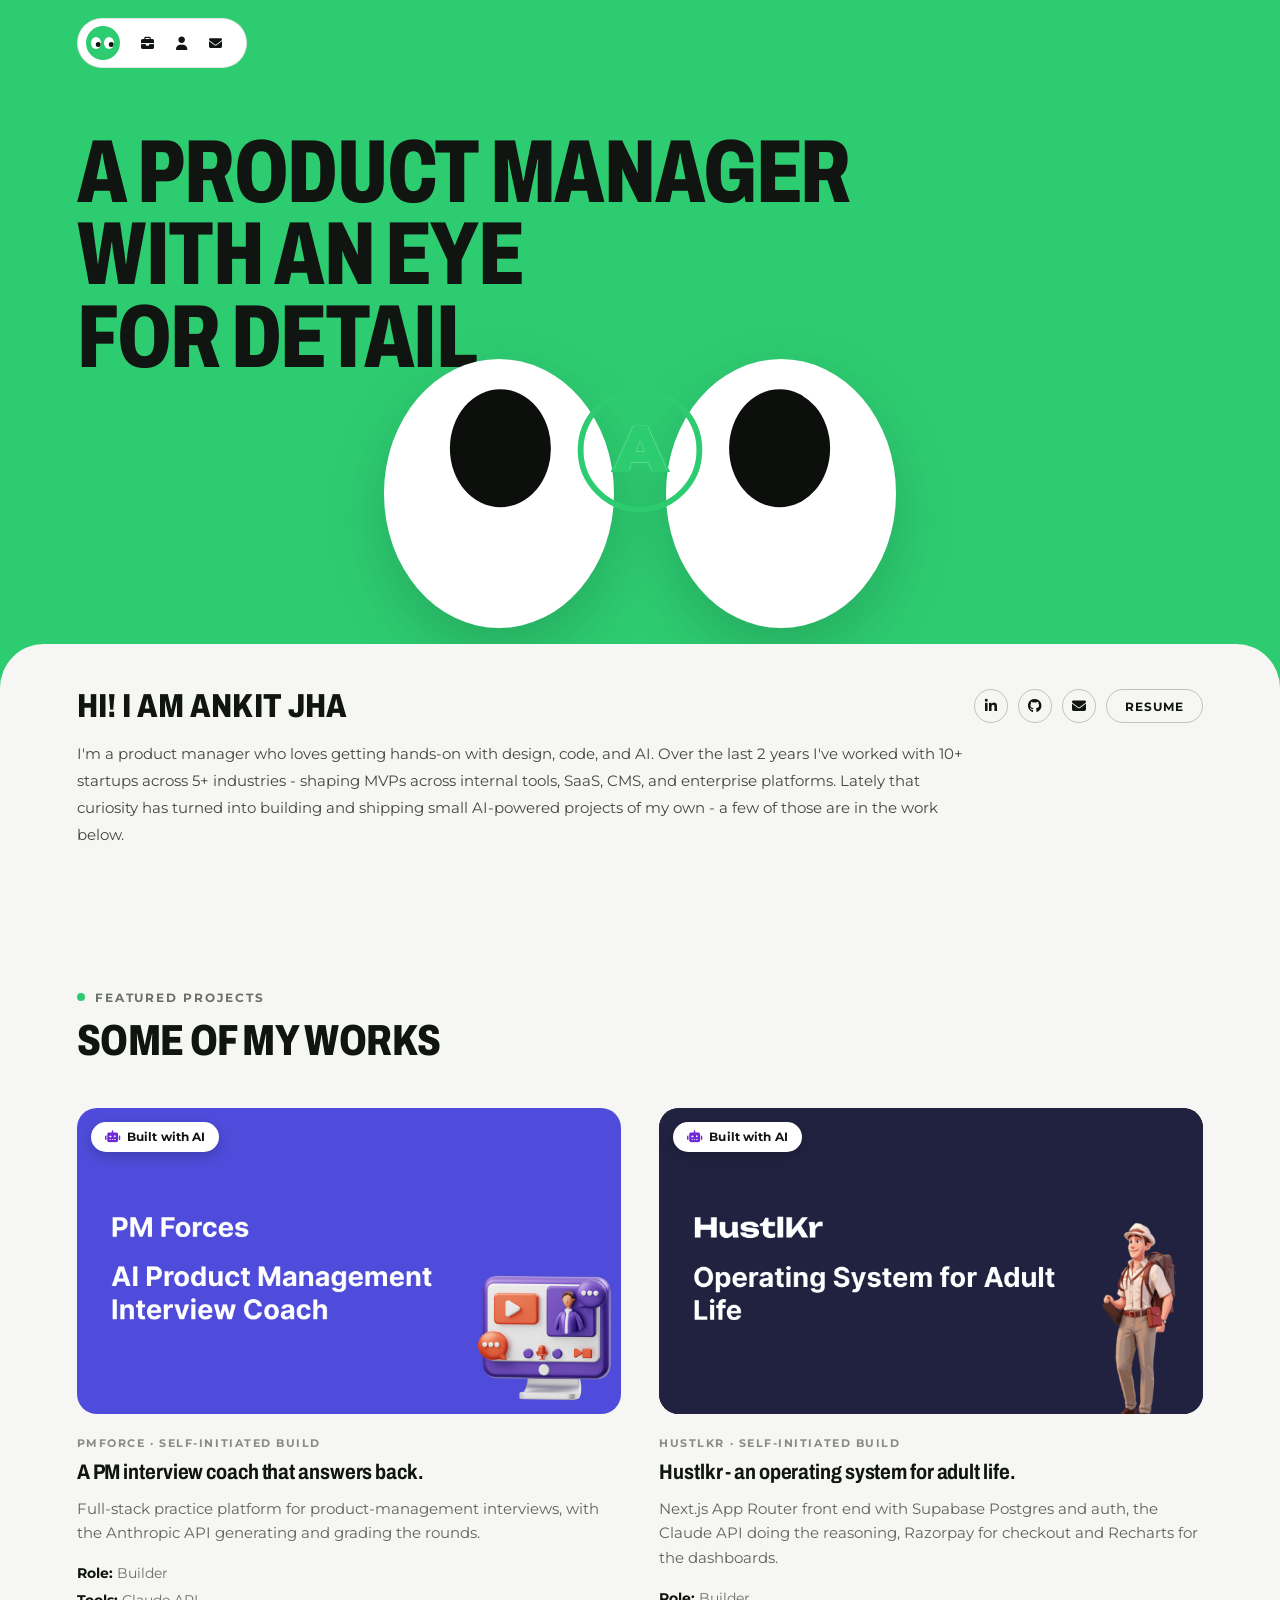
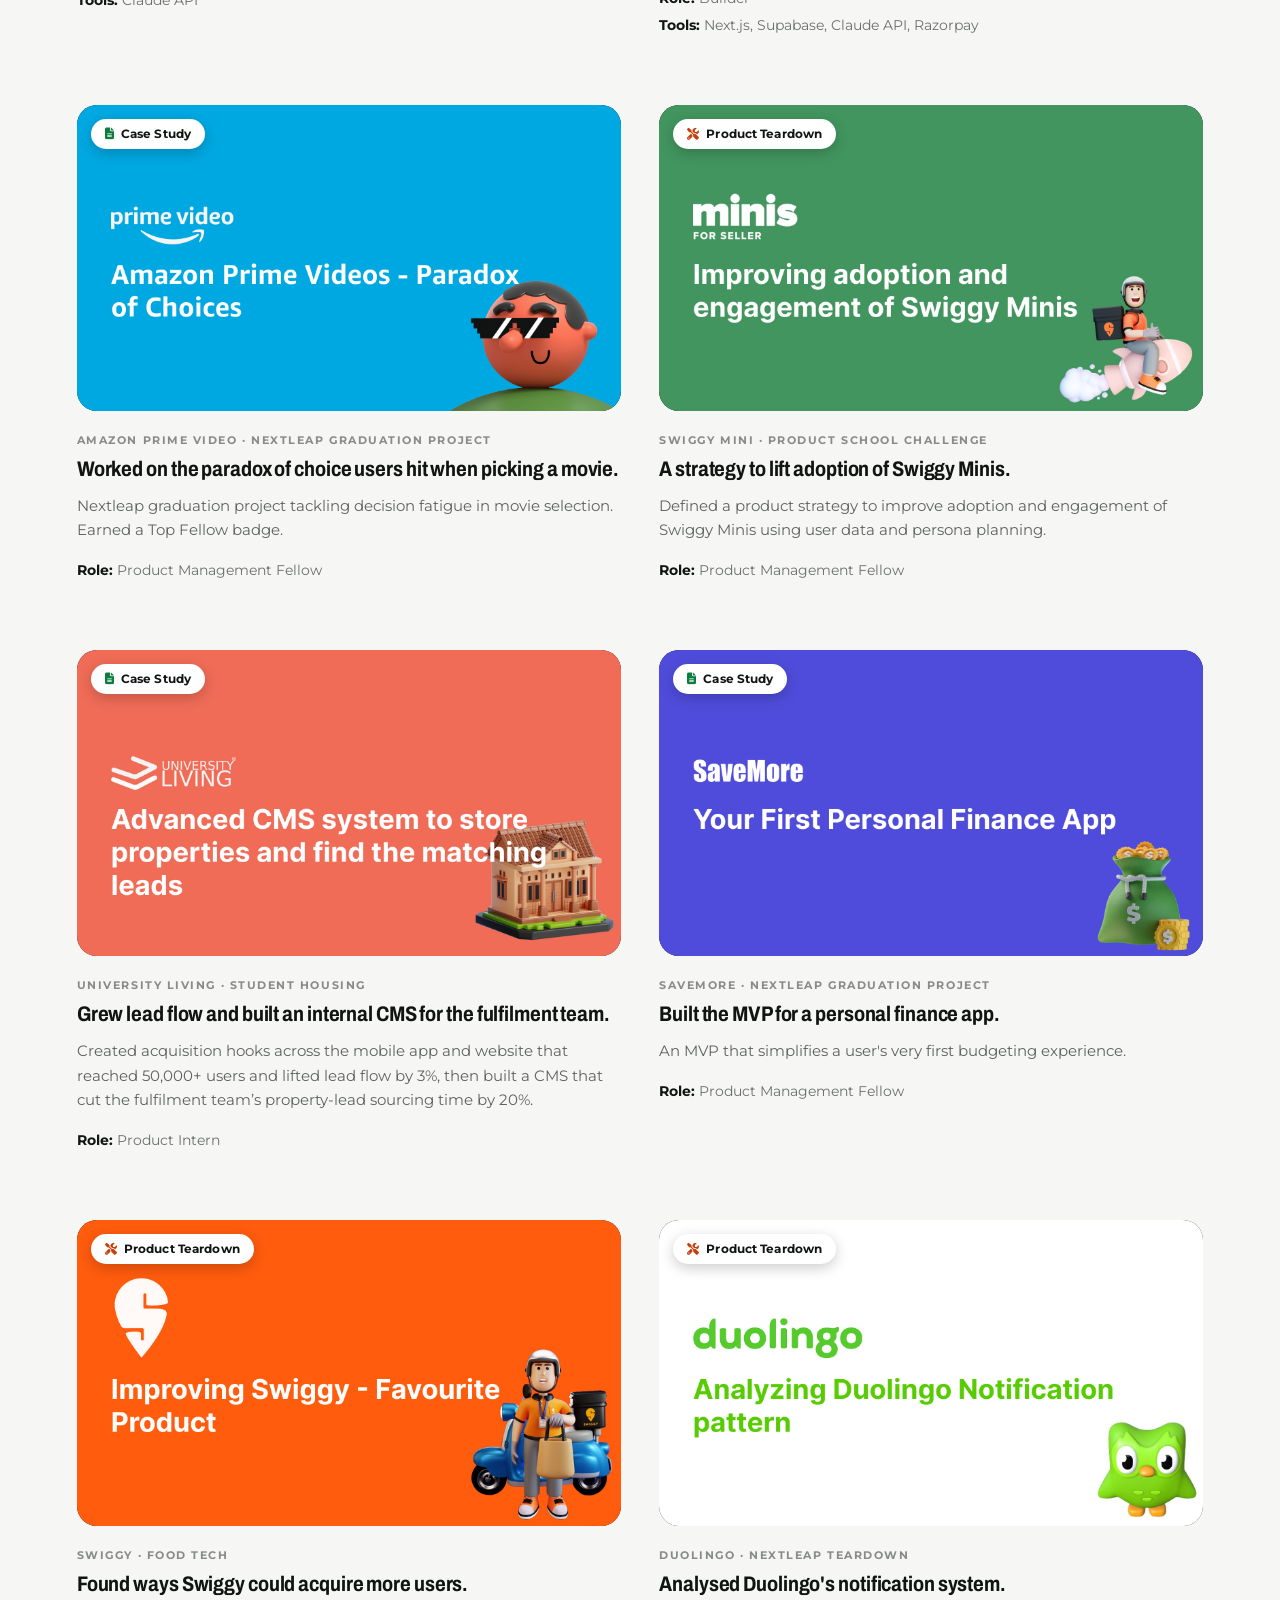
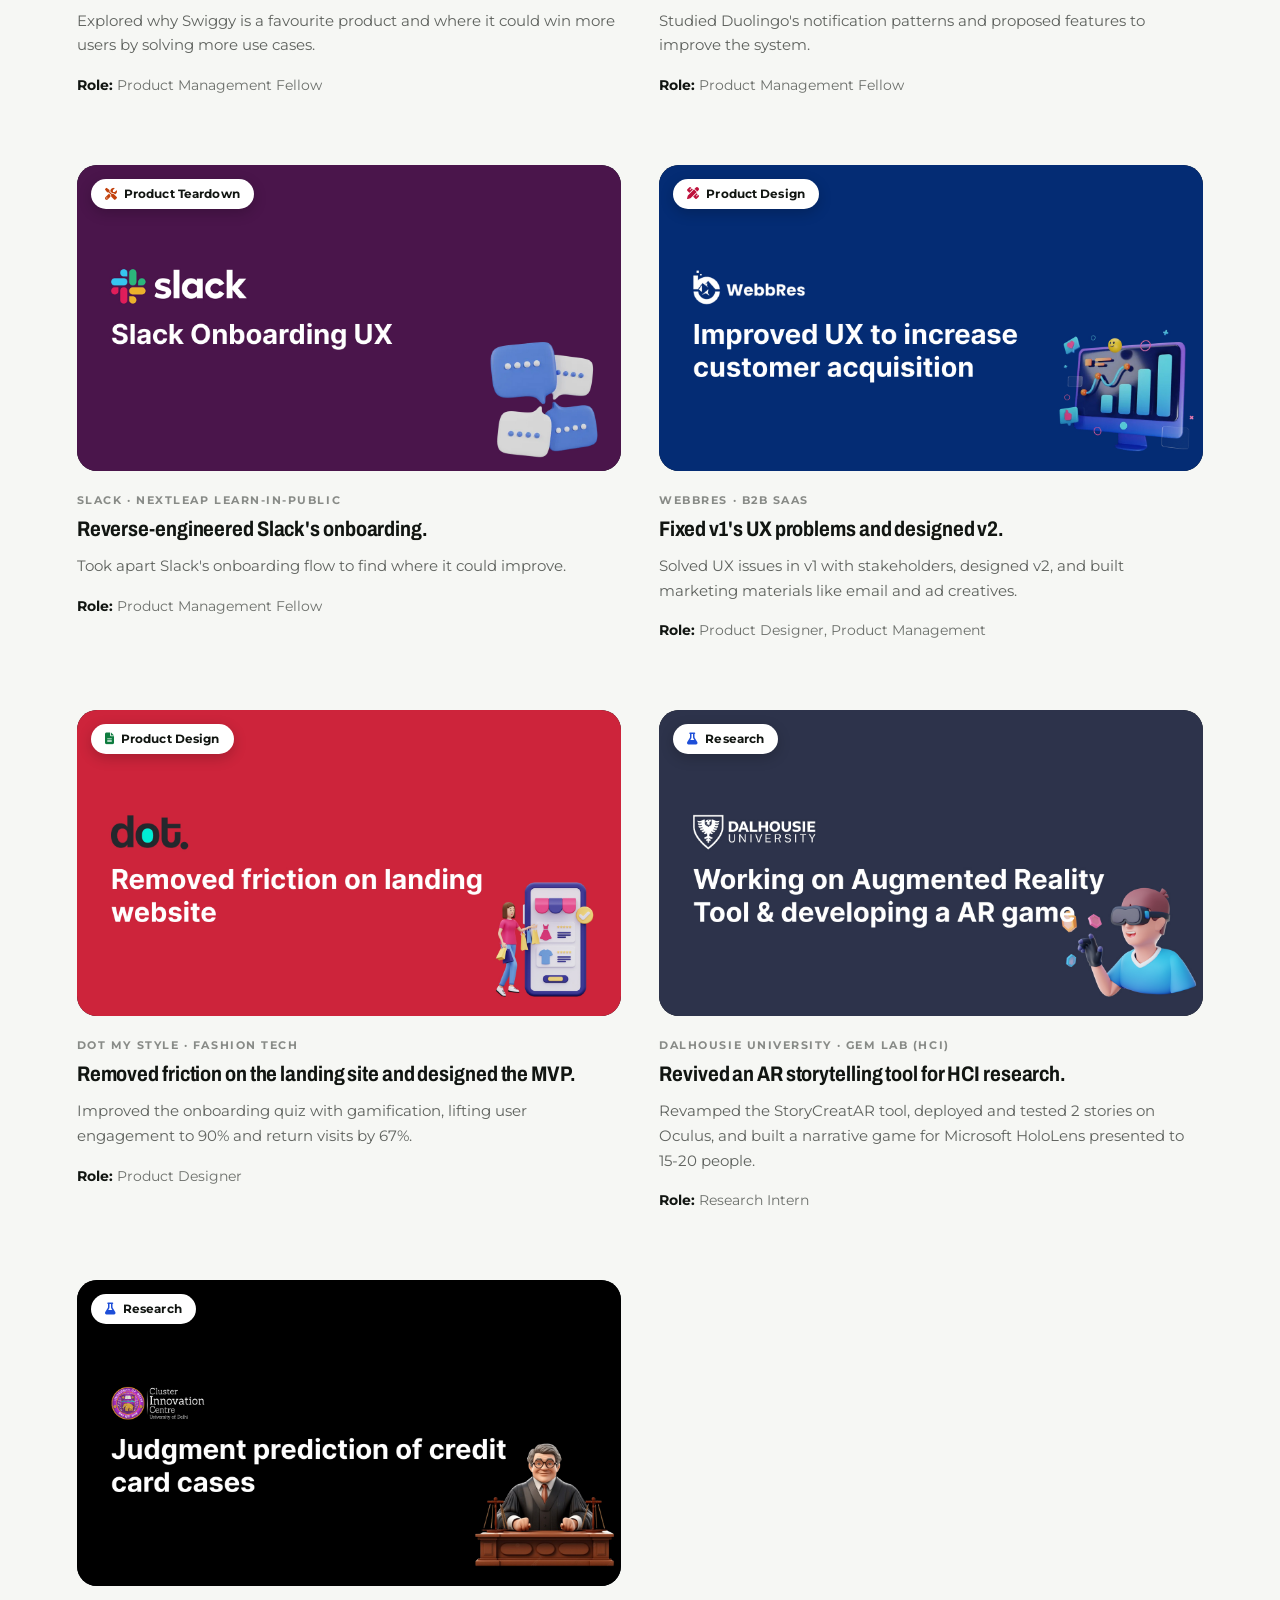
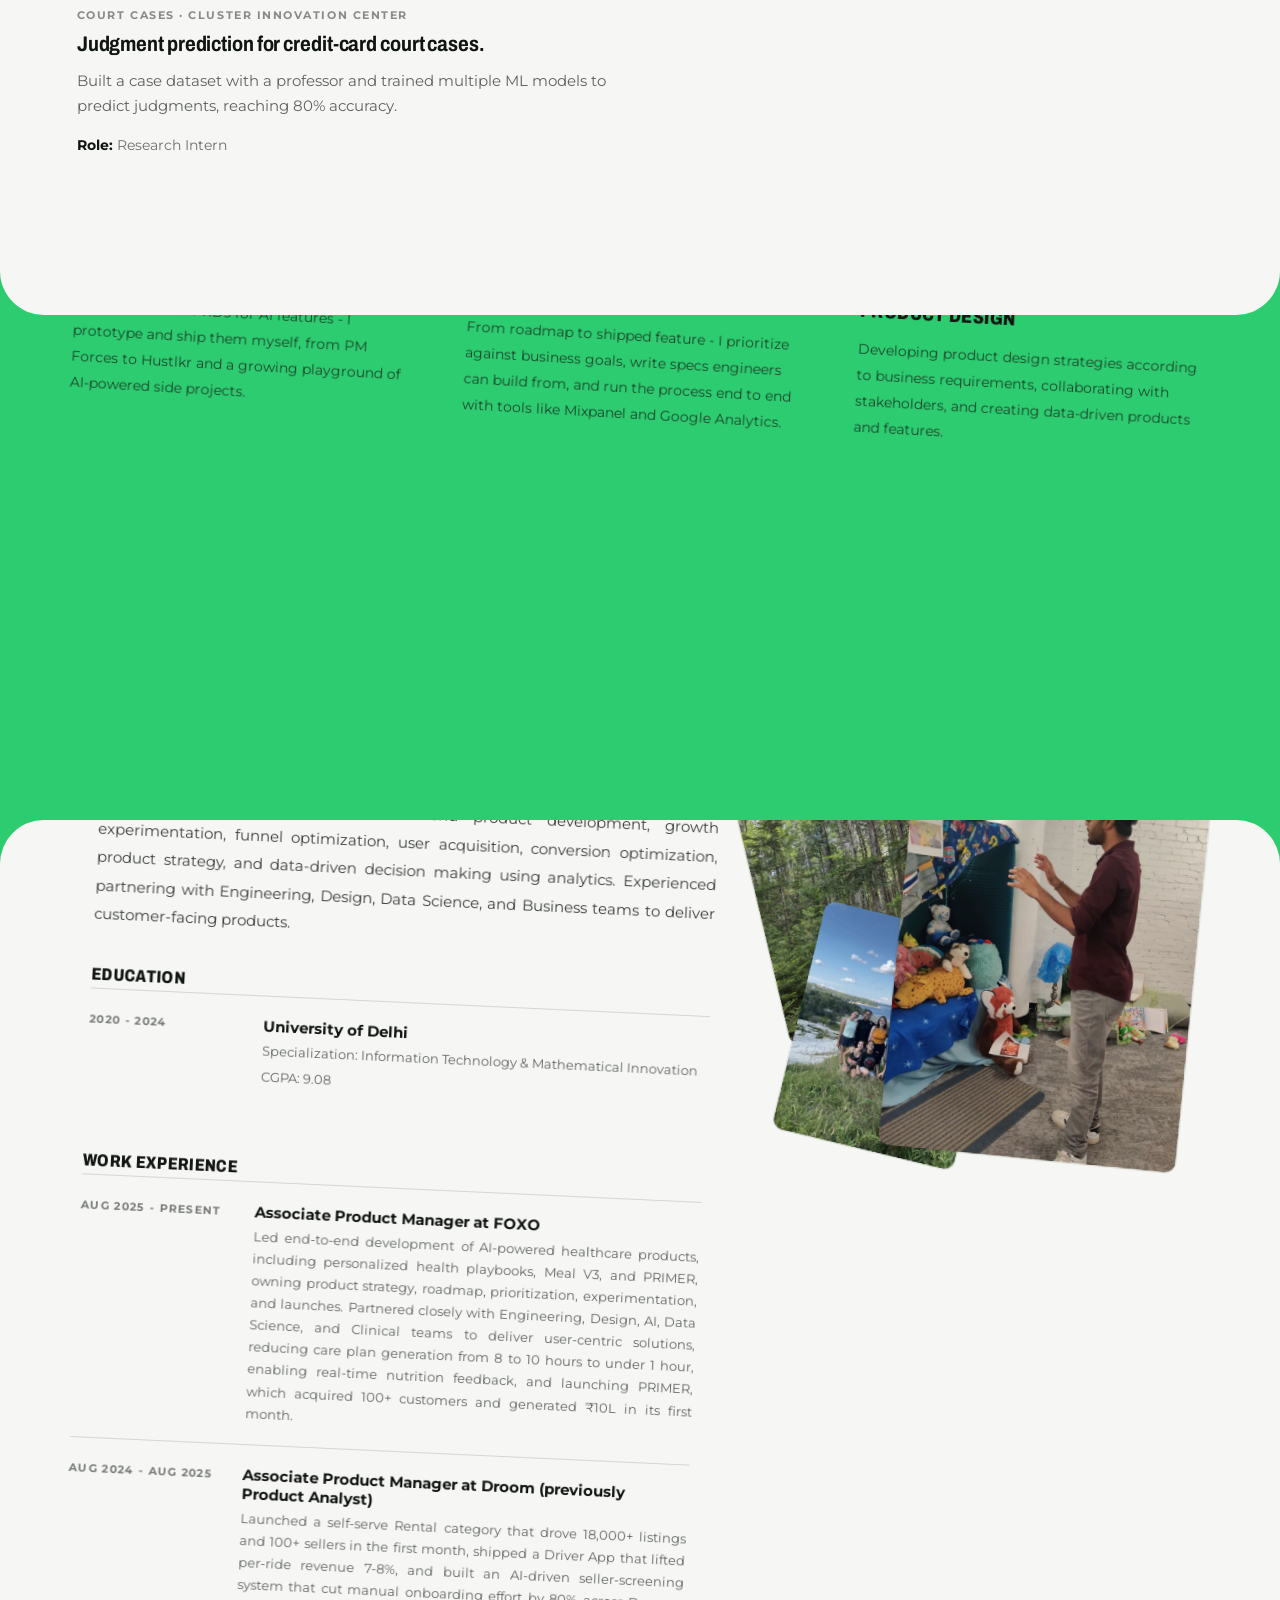
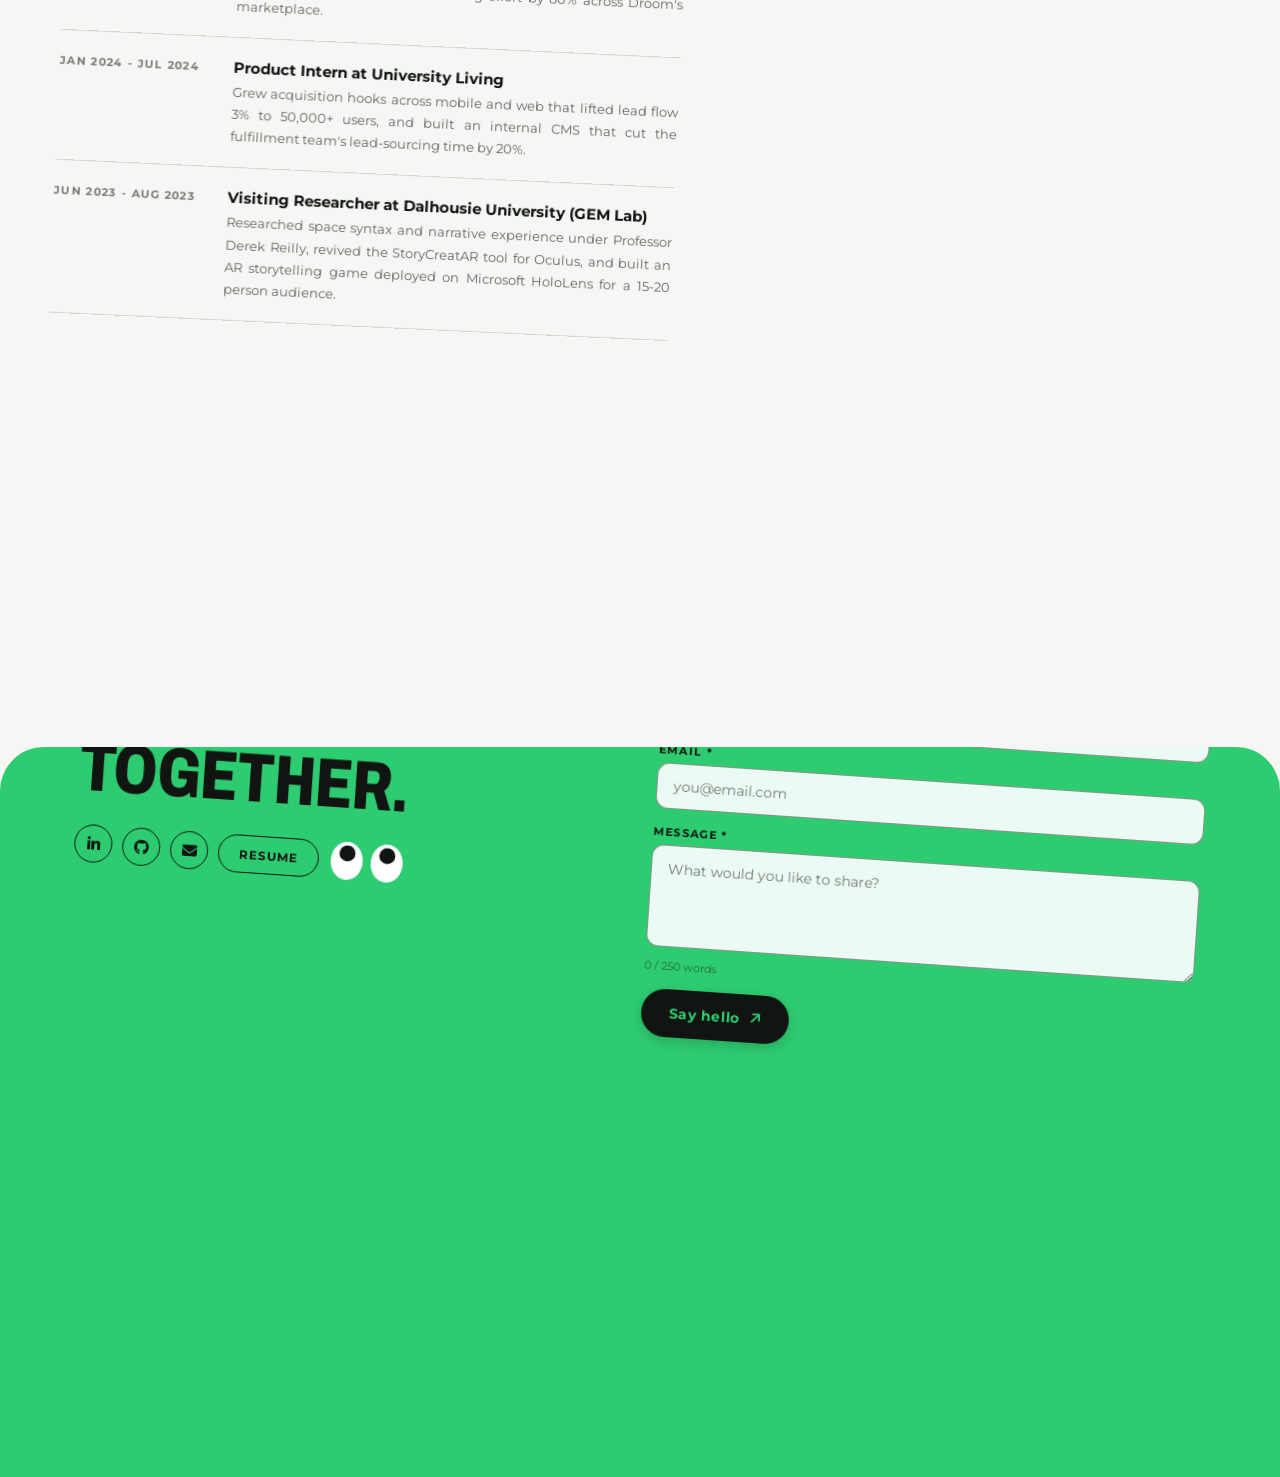
==== commit 6901a008: "Point canonical/OG metadata at the live domain Replaces the example.com placeholders with ankitjha14" ====
--- a/index.html
+++ b/index.html
@@ -5,28 +5,27 @@
     <meta name="viewport" content="width=device-width, initial-scale=1.0">
     <title>Ankit Jha - Product Manager &amp; AI Builder</title>
     <meta name="description" content="Ankit Jha is a product manager who builds hands-on with AI - 2 years shaping MVPs across 10+ startups in 5+ industries, from an ML fraud-detection model to a growing playground of AI-powered side projects.">
-    <link rel="canonical" href="https://example.com/">
+    <link rel="canonical" href="https://ankitjha1405.vercel.app/">
     <meta property="og:type" content="website">
     <meta property="og:site_name" content="Ankit Jha">
     <meta property="og:title" content="Ankit Jha - Product Manager &amp; AI Builder">
     <meta property="og:description" content="Ankit Jha is a product manager who builds hands-on with AI - 2 years shaping MVPs across 10+ startups in 5+ industries, from an ML fraud-detection model to a growing playground of AI-powered side projects.">
-    <meta property="og:url" content="https://example.com/">
-    <meta property="og:image" content="https://example.com/assets/img/thumbnail.png">
+    <meta property="og:url" content="https://ankitjha1405.vercel.app/">
+    <meta property="og:image" content="https://ankitjha1405.vercel.app/assets/img/favicon-512.png">
     <meta name="twitter:card" content="summary_large_image">
     <meta name="twitter:title" content="Ankit Jha - Product Manager &amp; AI Builder">
     <meta name="twitter:description" content="Ankit Jha is a product manager who builds hands-on with AI - 2 years shaping MVPs across 10+ startups in 5+ industries, from an ML fraud-detection model to a growing playground of AI-powered side projects.">
-    <meta name="twitter:image" content="https://example.com/assets/img/thumbnail.png">
+    <meta name="twitter:image" content="https://ankitjha1405.vercel.app/assets/img/favicon-512.png">
     <script type="application/ld+json">
 {
         "@context": "https://schema.org",
         "@type": "Person",
         "name": "Ankit Jha",
         "jobTitle": "Product Manager",
-        "url": "https://example.com/",
+        "url": "https://ankitjha1405.vercel.app/",
         "sameAs": [
                 "https://linkedin.com/in/ankitjhadesign1405/",
-                "https://dribbble.com/ankitjha_1405",
-                "https://behance.net/ankitkumarjha"
+                "https://github.com/ankitjha1405"
         ]
 }
     </script>
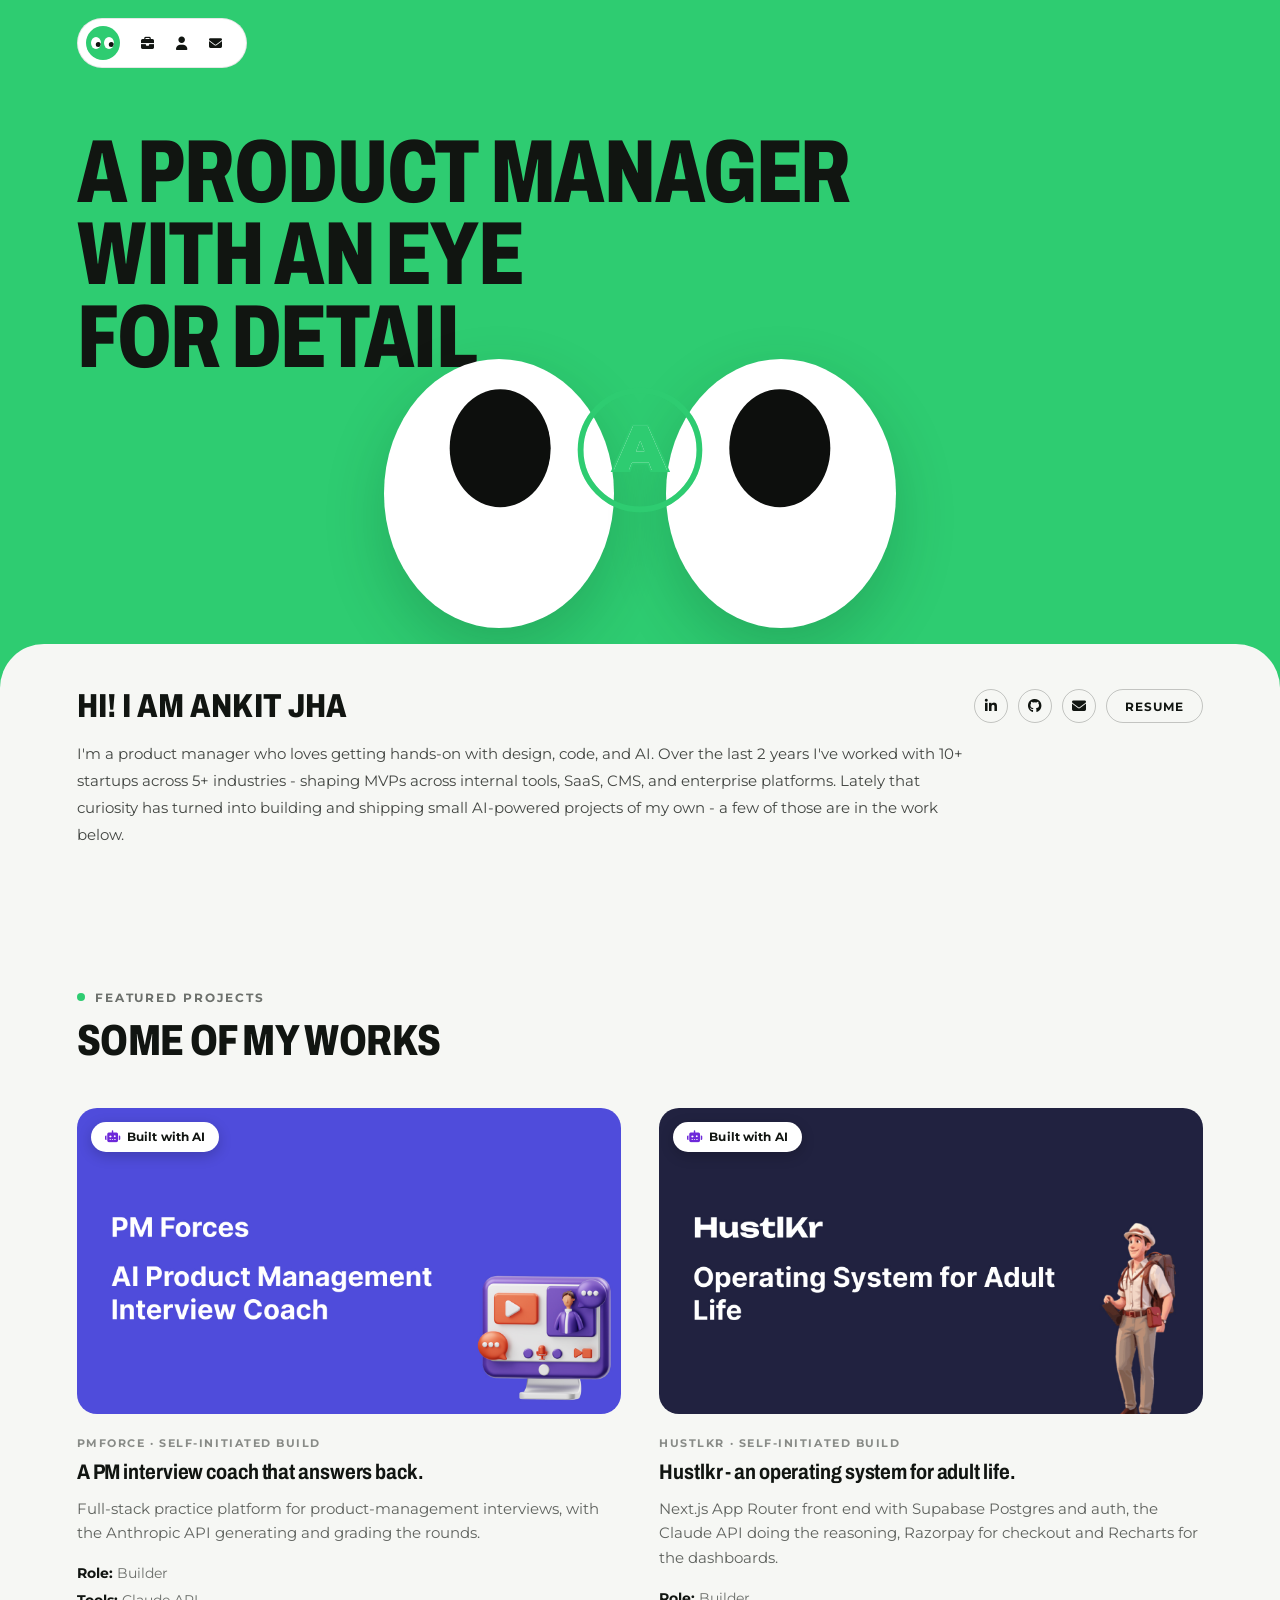
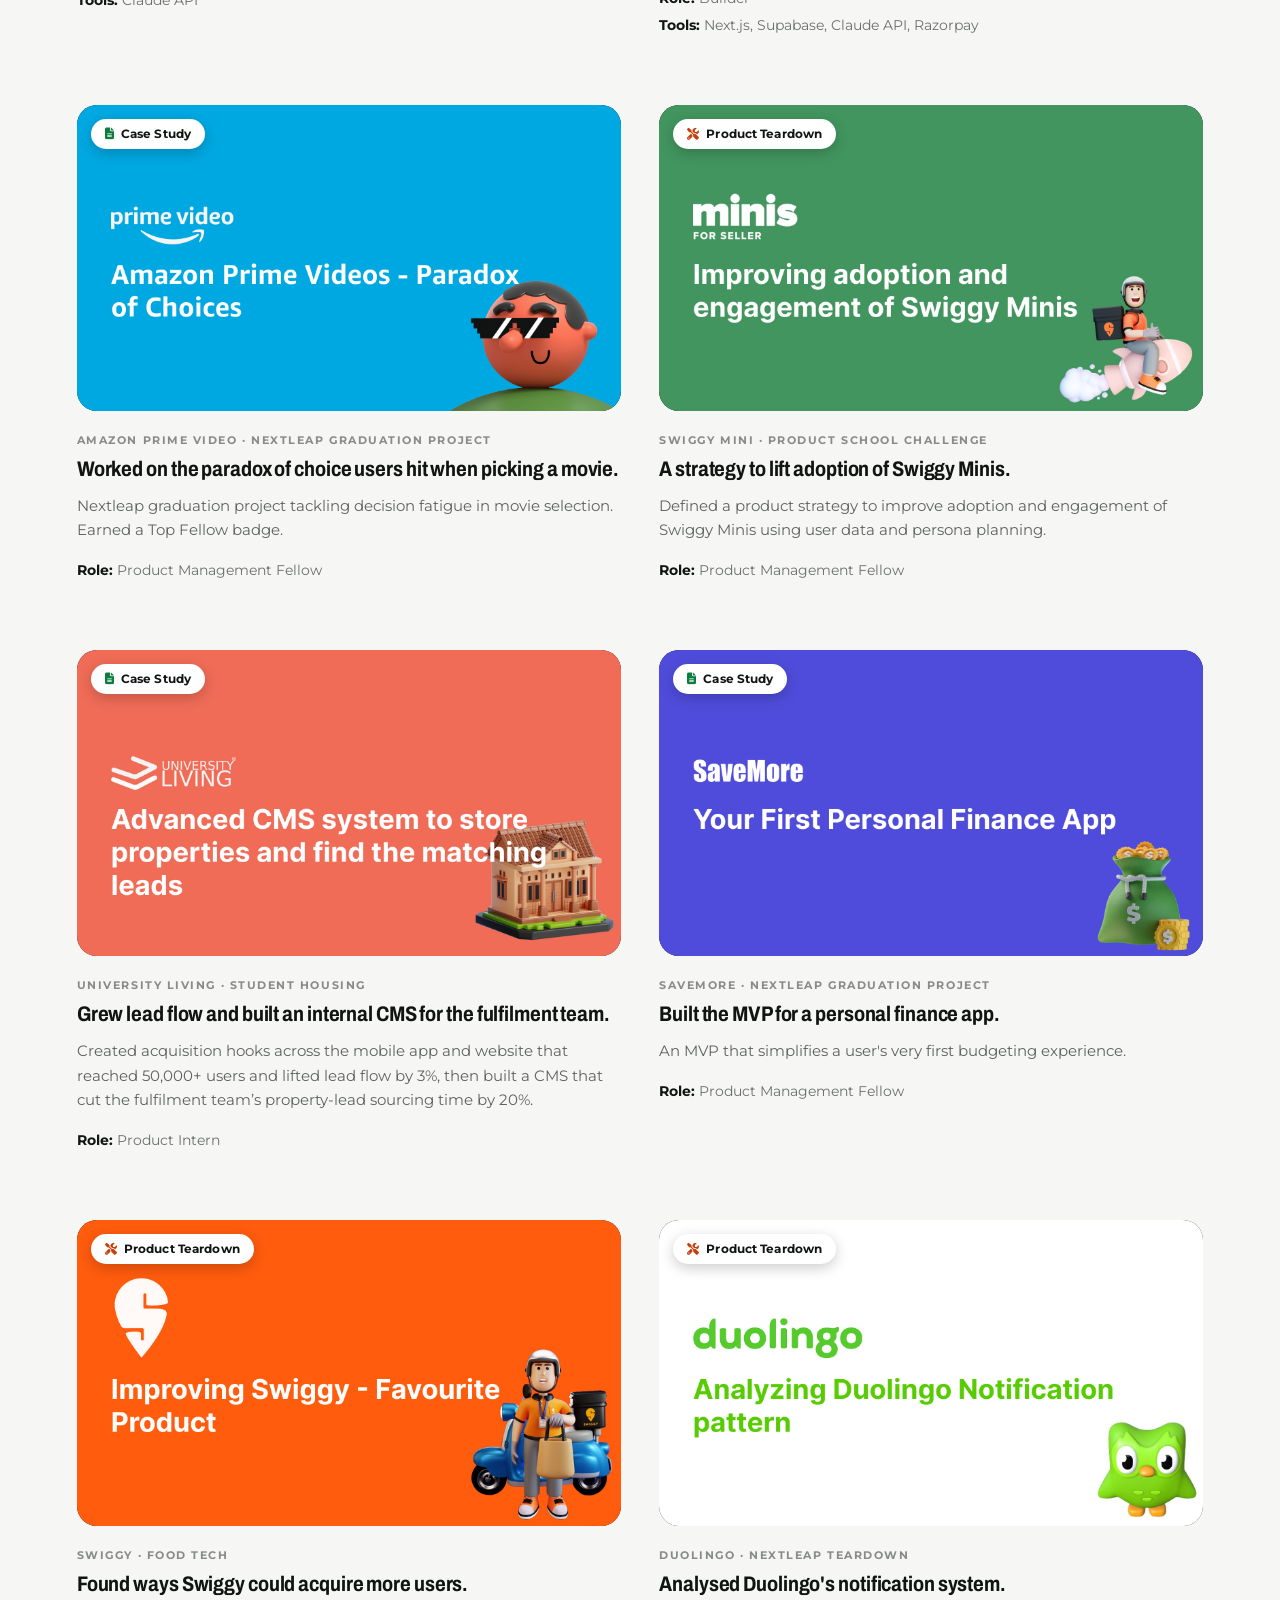
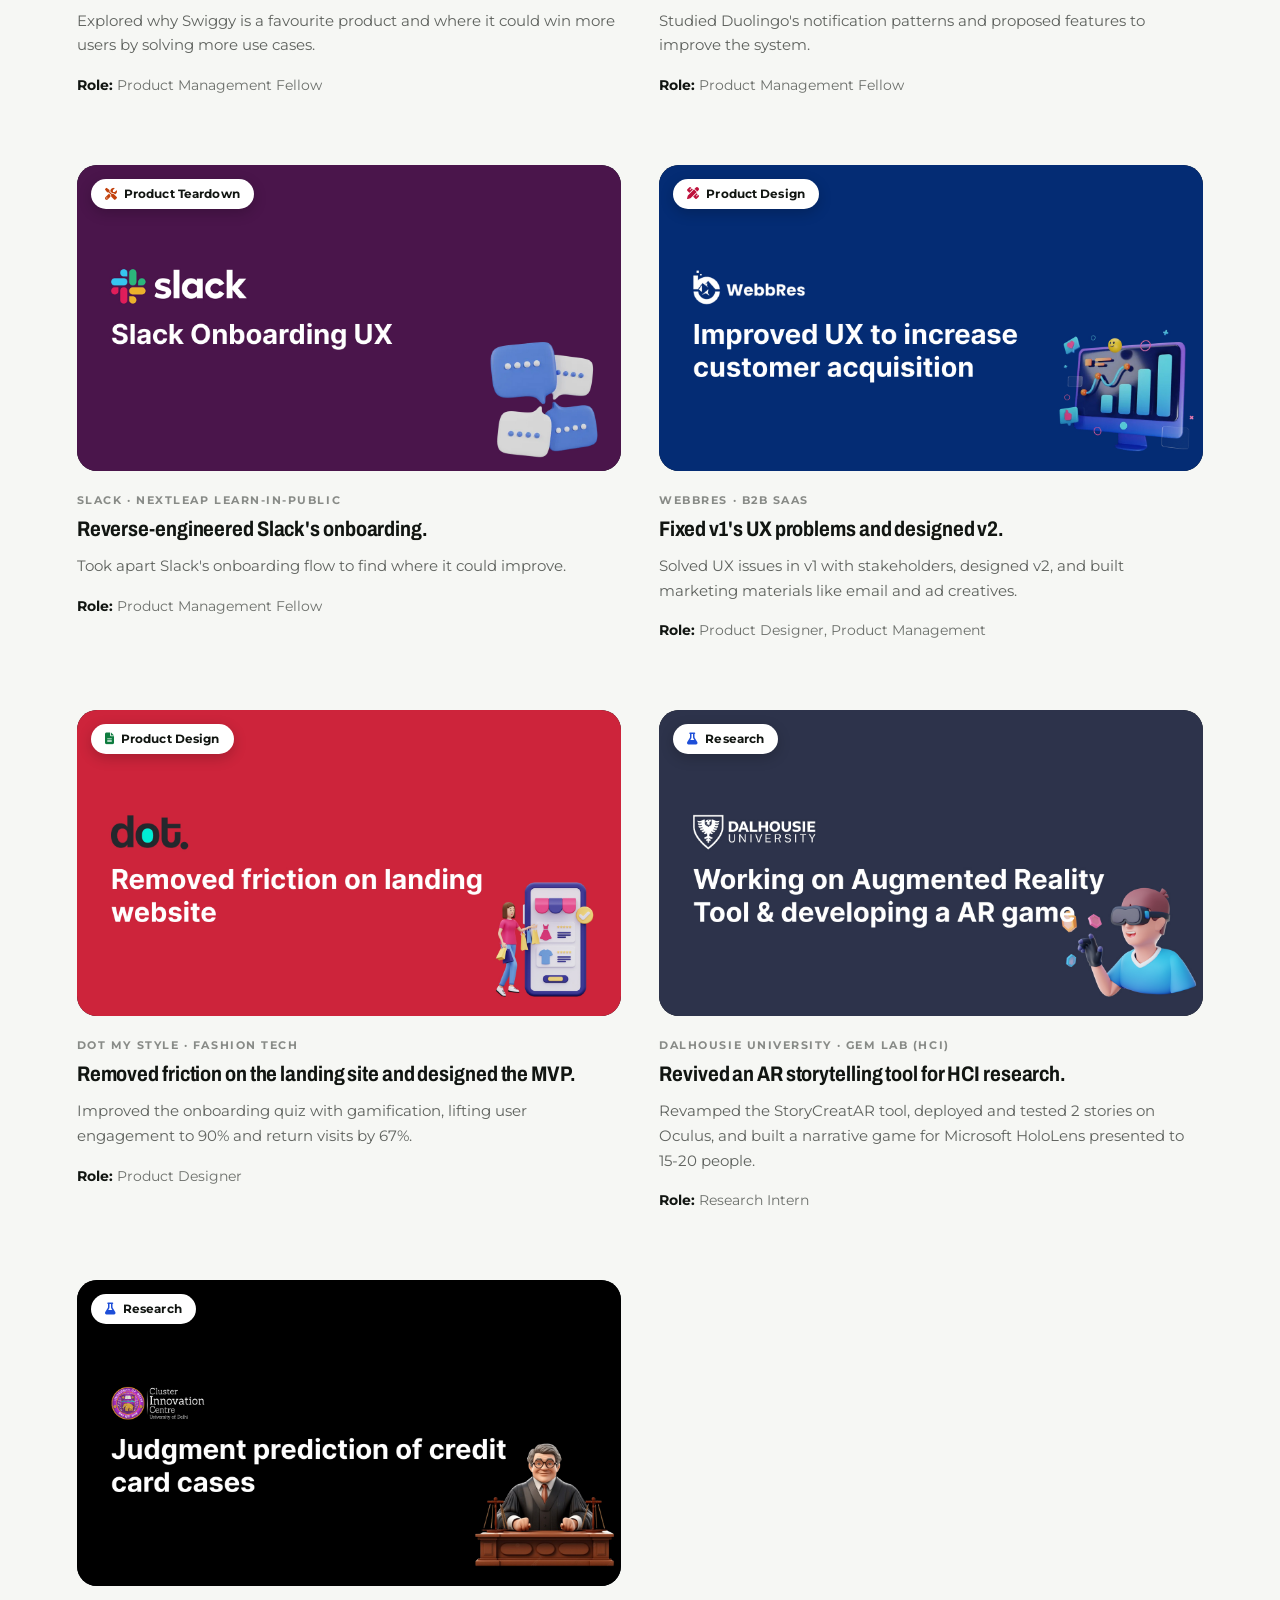
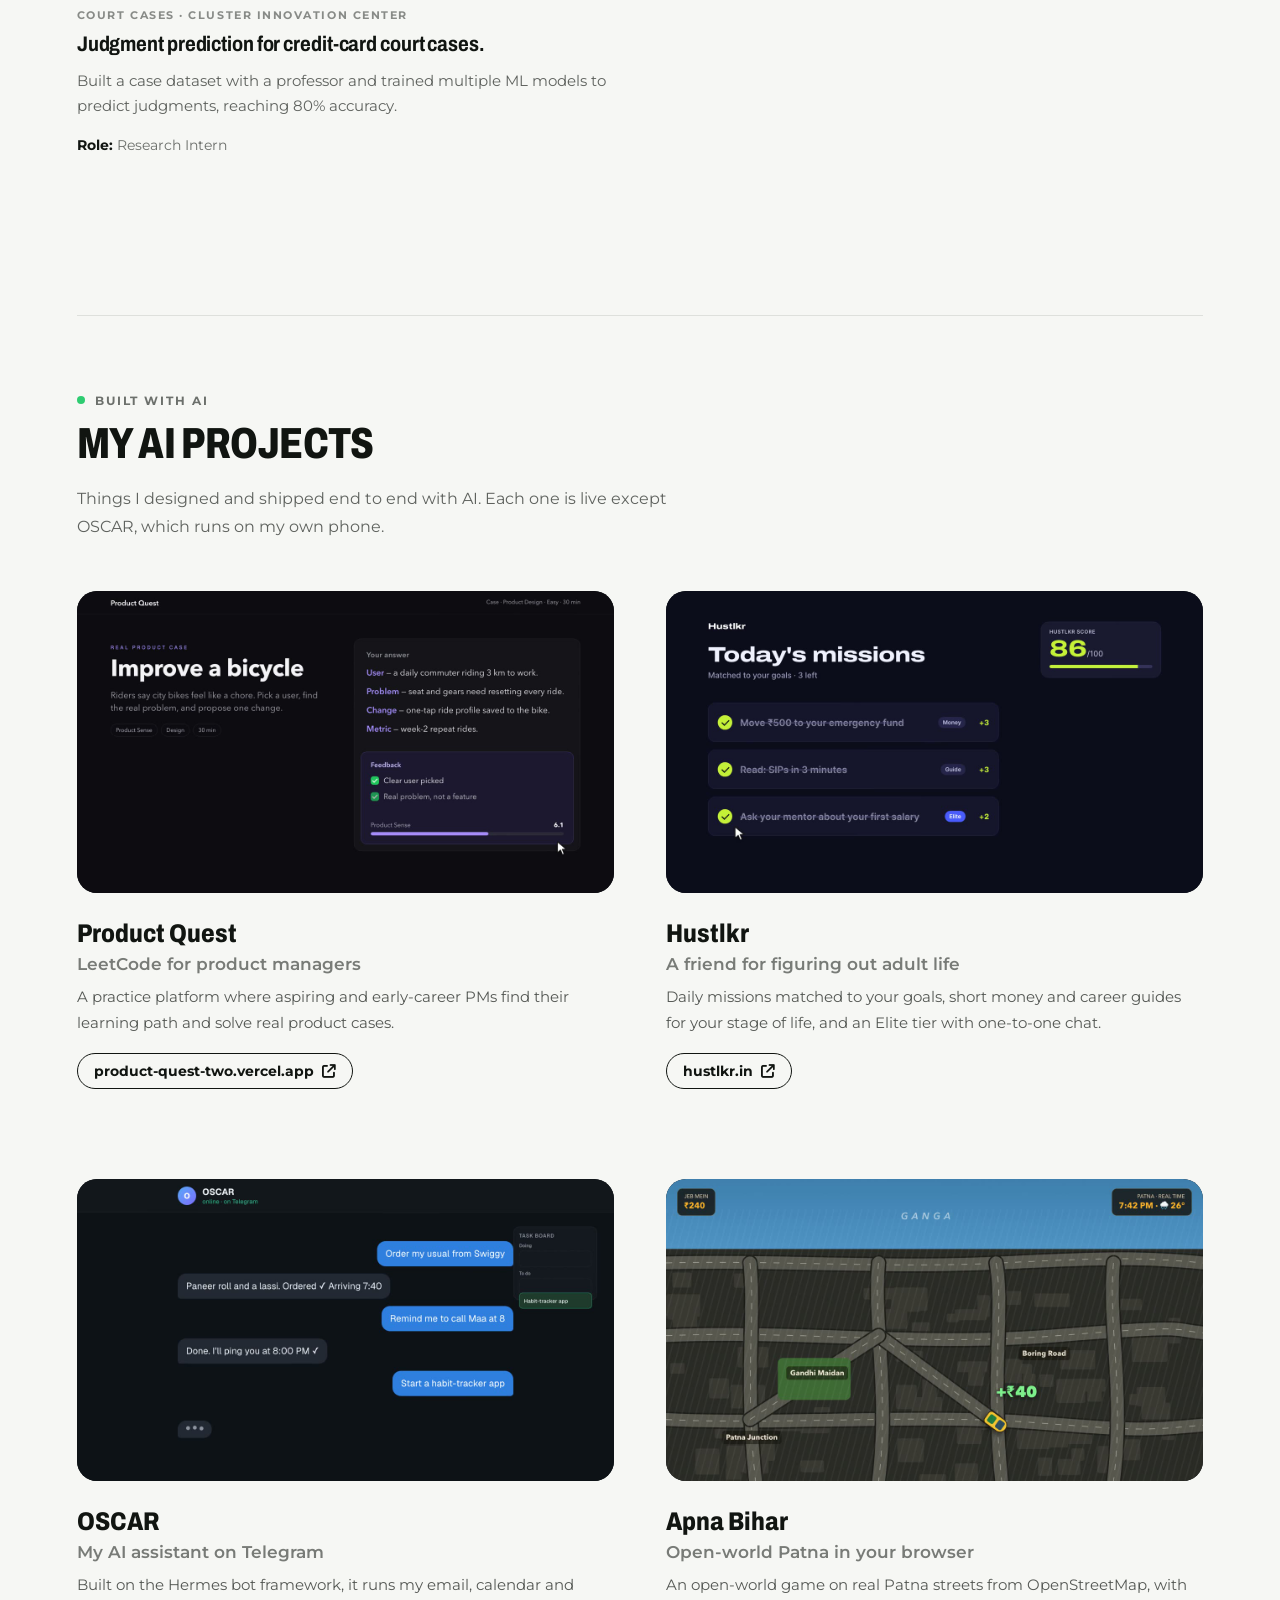
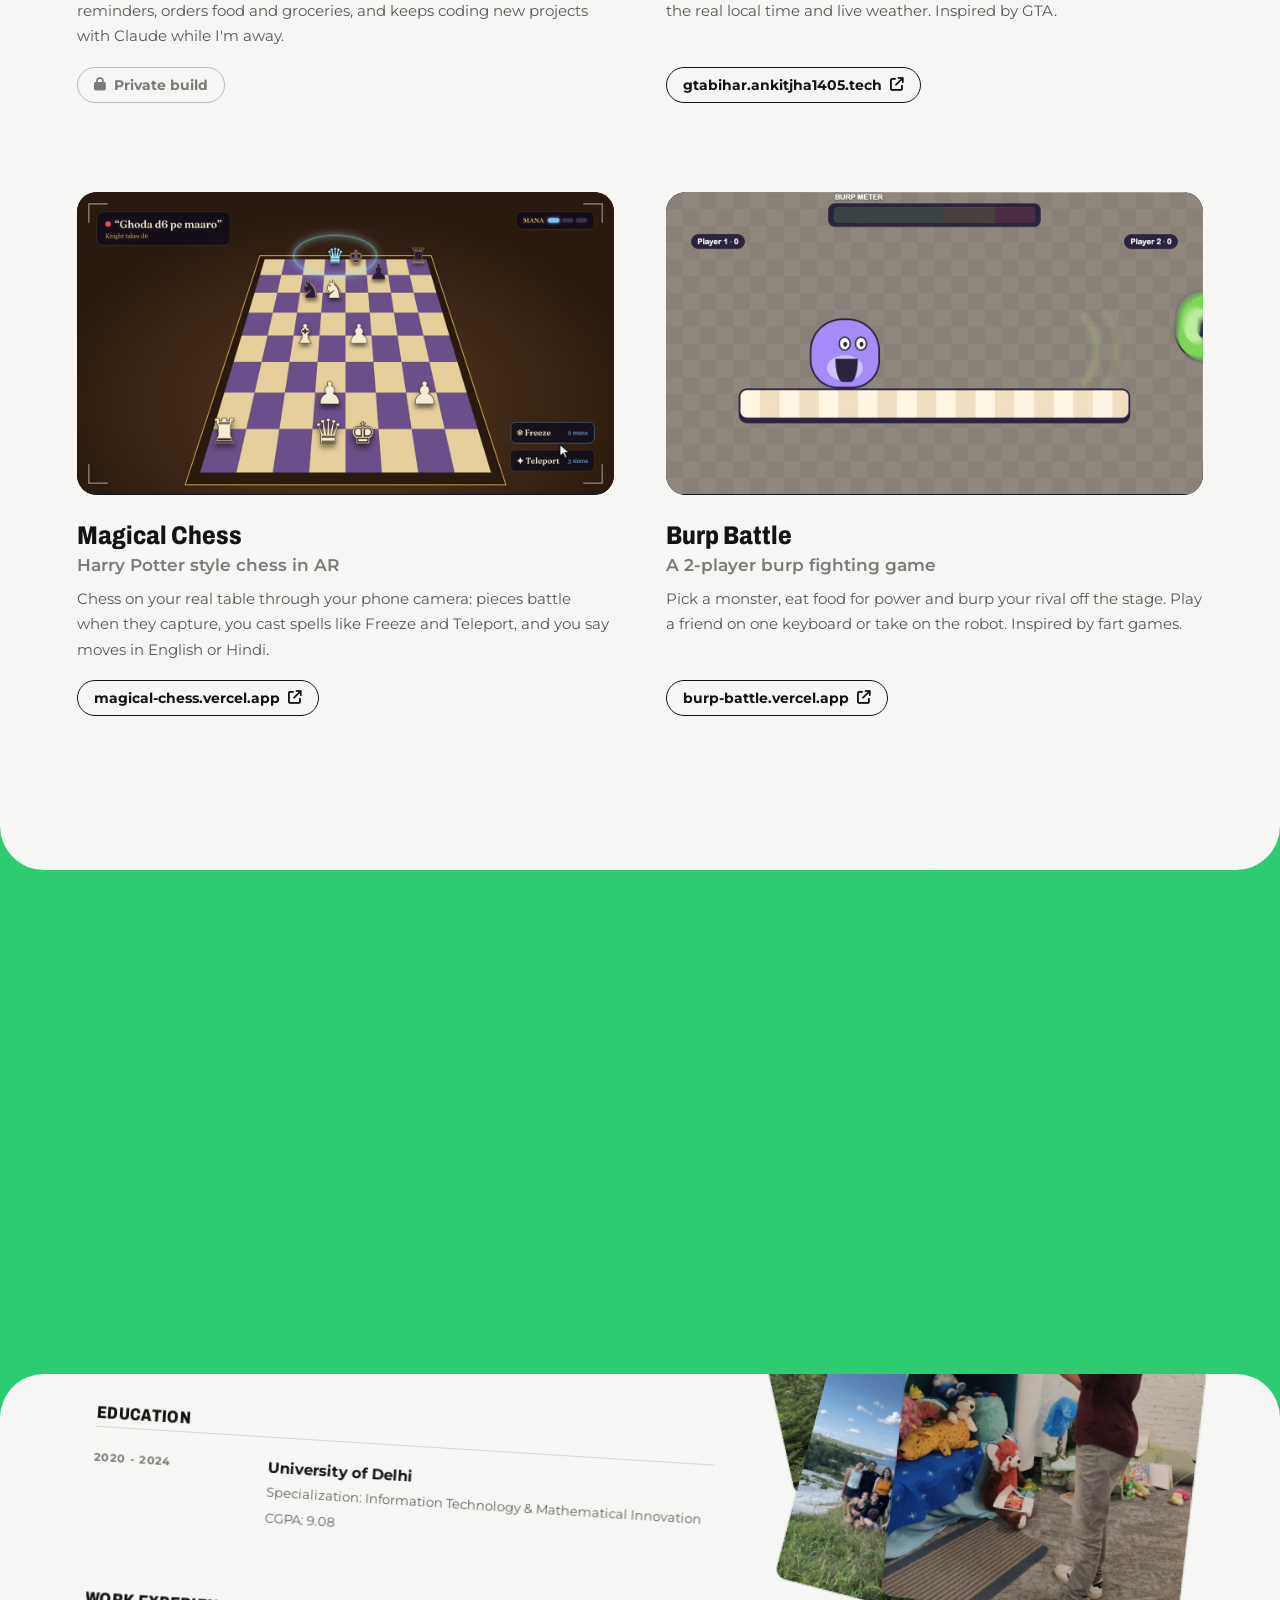
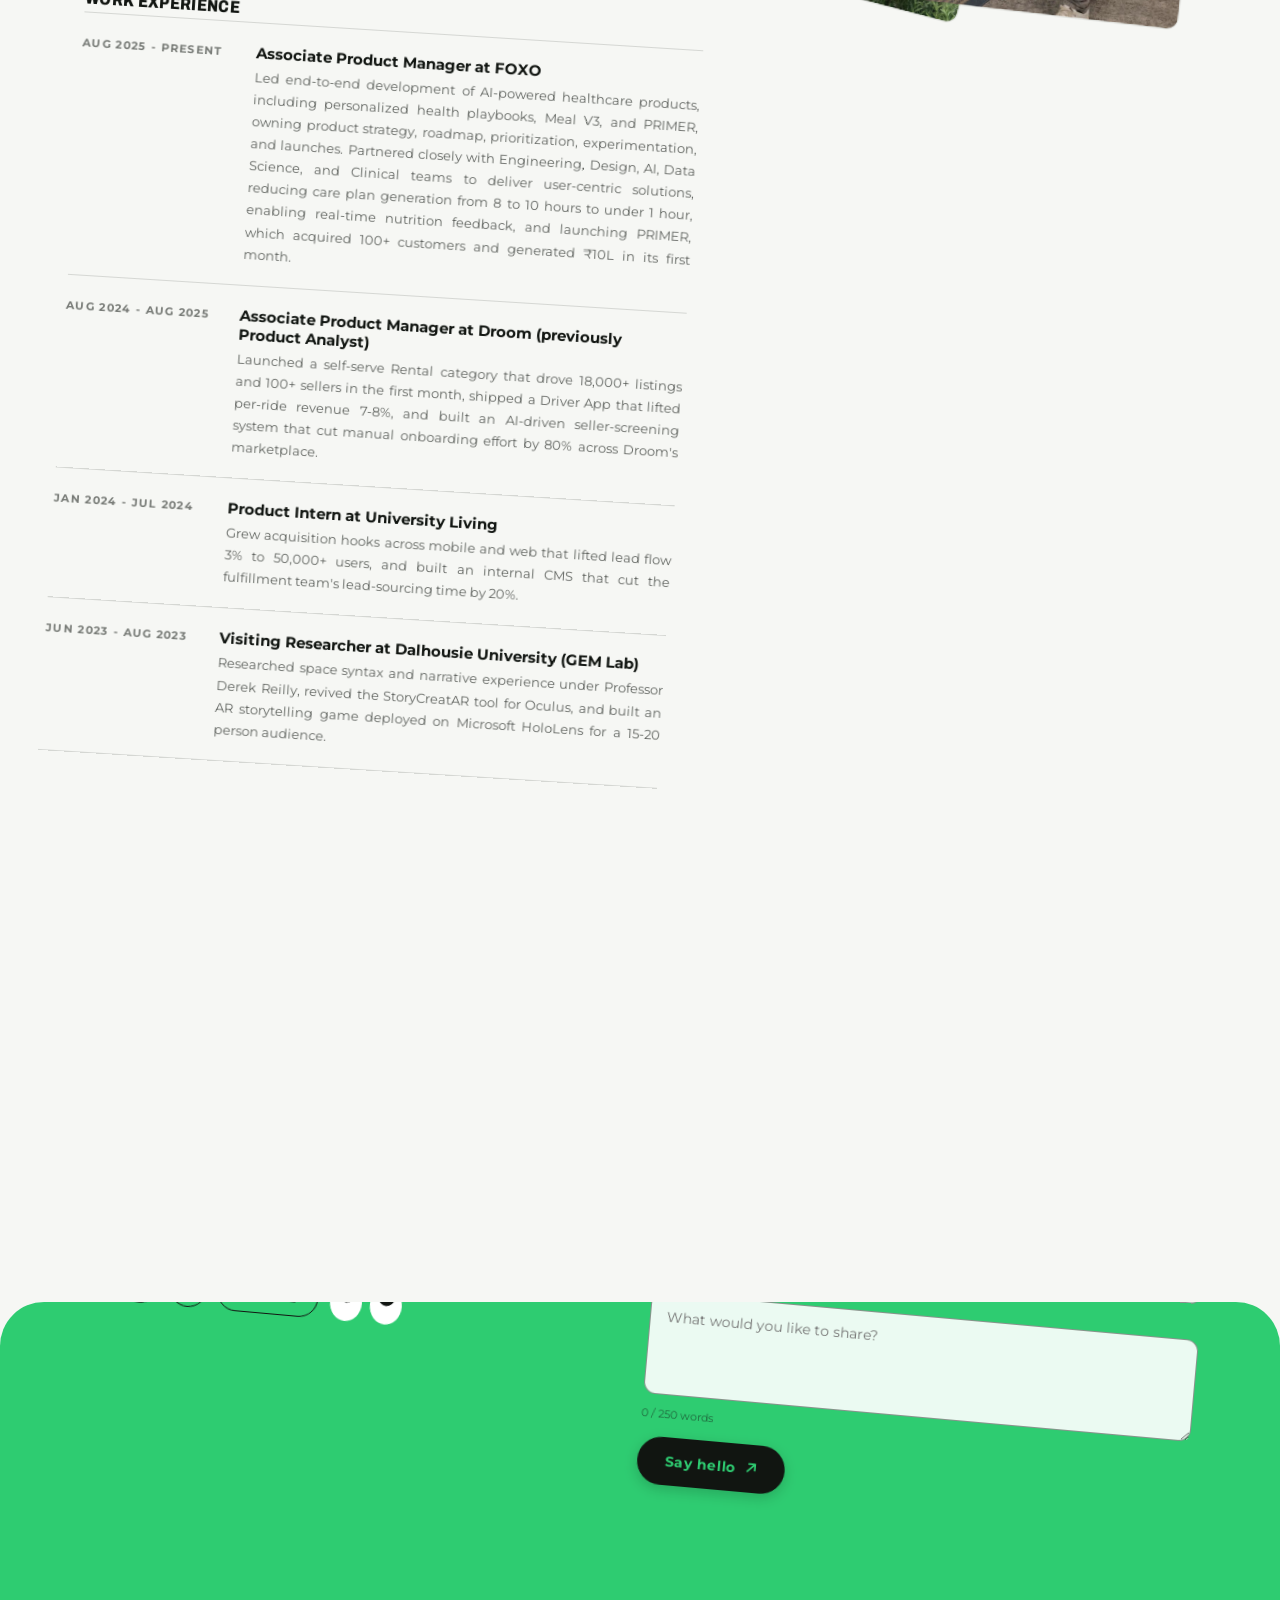
==== commit 3bc2b660: "Add 'My AI projects' section with product videos for six builds Product Quest, Hustlkr, OSCAR, Apna " ====
--- a/index.html
+++ b/index.html
@@ -30,17 +30,17 @@
 }
     </script>
 
-    <link rel="icon" href="assets/img/favicon.svg?v=20260808c" type="image/svg+xml">
-    <link rel="icon" href="assets/img/favicon-32.png?v=20260808c" sizes="32x32" type="image/png">
-    <link rel="icon" href="assets/img/favicon-16.png?v=20260808c" sizes="16x16" type="image/png">
-    <link rel="apple-touch-icon" href="assets/img/apple-touch-icon.png?v=20260808c">
-    <link rel="stylesheet" href="assets/css/style.css?v=20260808c">
-    <link rel="stylesheet" href="assets/css/splash.css?v=20260808c">
+    <link rel="icon" href="assets/img/favicon.svg?v=20261119a" type="image/svg+xml">
+    <link rel="icon" href="assets/img/favicon-32.png?v=20261119a" sizes="32x32" type="image/png">
+    <link rel="icon" href="assets/img/favicon-16.png?v=20261119a" sizes="16x16" type="image/png">
+    <link rel="apple-touch-icon" href="assets/img/apple-touch-icon.png?v=20261119a">
+    <link rel="stylesheet" href="assets/css/style.css?v=20261119a">
+    <link rel="stylesheet" href="assets/css/splash.css?v=20261119a">
     <link rel="preconnect" href="https://fonts.googleapis.com">
     <link rel="preconnect" href="https://fonts.gstatic.com" crossorigin>
     <link href="https://fonts.googleapis.com/css2?family=Archivo:wdth,wght@62..125,100..900&family=Montserrat:wght@400;500;600;700;800&display=swap" rel="stylesheet">
     <link rel="stylesheet" href="https://cdnjs.cloudflare.com/ajax/libs/font-awesome/6.4.0/css/all.min.css">
-    <link rel="stylesheet" href="assets/css/home.css?v=20260808c">
+    <link rel="stylesheet" href="assets/css/home.css?v=20261119a">
 </head>
 <body class="mc-home">
 <div class="mc-root">
@@ -257,6 +257,59 @@
           <span class="mc-proj-desc">Built a case dataset with a professor and trained multiple ML models to predict judgments, reaching 80% accuracy.</span>
           <span class="mc-proj-modal-desc" hidden>Developed a machine learning solution that predicts judgments for credit card dispute cases using historical legal data. Explored data preprocessing, feature engineering, model training, and evaluation to demonstrate how AI can assist legal decision support.</span>
           <span class="mc-proj-meta"><strong>Role:</strong> Research Intern</span>
+        </a>
+
+      </div>
+    </div>
+
+    <!-- ============ AI PROJECTS ============ -->
+    <div id="ai-projects" class="mc-ai">
+      <p class="mc-eyebrow"><span class="mc-eyebrow-dot"></span>Built with AI</p>
+      <h2 class="mc-section-title">My AI projects</h2>
+      <p class="mc-ai-intro">Things I designed and shipped end to end with AI. Each one is live except OSCAR, which runs on my own phone.</p>
+
+      <div class="mc-ai-grid">
+
+        <a href="https://product-quest-two.vercel.app" class="mc-ai-card" target="_blank" rel="noopener noreferrer">
+          <span class="mc-ai-media"><video src="assets/video/pq.mp4" poster="assets/video/pq.jpg" muted loop playsinline preload="none" aria-label="Product Quest product video"></video></span>
+          <span class="mc-ai-title">Product Quest <span>LeetCode for product managers</span></span>
+          <span class="mc-ai-line">A practice platform where aspiring and early-career PMs find their learning path and solve real product cases.</span>
+          <span class="mc-ai-link">product-quest-two.vercel.app <i class="fas fa-arrow-up-right-from-square" aria-hidden="true"></i></span>
+        </a>
+
+        <a href="https://hustlkr.in" class="mc-ai-card" target="_blank" rel="noopener noreferrer">
+          <span class="mc-ai-media"><video src="assets/video/hustlkr.mp4" poster="assets/video/hustlkr.jpg" muted loop playsinline preload="none" aria-label="Hustlkr product video"></video></span>
+          <span class="mc-ai-title">Hustlkr <span>A friend for figuring out adult life</span></span>
+          <span class="mc-ai-line">Daily missions matched to your goals, short money and career guides for your stage of life, and an Elite tier with one-to-one chat.</span>
+          <span class="mc-ai-link">hustlkr.in <i class="fas fa-arrow-up-right-from-square" aria-hidden="true"></i></span>
+        </a>
+
+        <div class="mc-ai-card">
+          <span class="mc-ai-media"><video src="assets/video/oscar.mp4" poster="assets/video/oscar.jpg" muted loop playsinline preload="none" aria-label="OSCAR product video"></video></span>
+          <span class="mc-ai-title">OSCAR <span>My AI assistant on Telegram</span></span>
+          <span class="mc-ai-line">Built on the Hermes bot framework, it runs my email, calendar and reminders, orders food and groceries, and keeps coding new projects with Claude while I'm away.</span>
+          <span class="mc-ai-link mc-ai-link--off"><i class="fas fa-lock" aria-hidden="true"></i> Private build</span>
+        </div>
+
+        <a href="https://gtabihar.ankitjha1405.tech" class="mc-ai-card" target="_blank" rel="noopener noreferrer">
+          <span class="mc-ai-media"><video src="assets/video/bihar.mp4" poster="assets/video/bihar.jpg" muted loop playsinline preload="none" aria-label="Apna Bihar product video"></video></span>
+          <span class="mc-ai-title">Apna Bihar <span>Open-world Patna in your browser</span></span>
+          <span class="mc-ai-line">An open-world game on real Patna streets from OpenStreetMap, with the real local time and live weather. Inspired by GTA.</span>
+          <span class="mc-ai-link">gtabihar.ankitjha1405.tech <i class="fas fa-arrow-up-right-from-square" aria-hidden="true"></i></span>
+        </a>
+
+        <a href="https://magical-chess.vercel.app" class="mc-ai-card" target="_blank" rel="noopener noreferrer">
+          <span class="mc-ai-media"><video src="assets/video/chess.mp4" poster="assets/video/chess.jpg" muted loop playsinline preload="none" aria-label="Magical Chess product video"></video></span>
+          <span class="mc-ai-title">Magical Chess <span>Harry Potter style chess in AR</span></span>
+          <span class="mc-ai-line">Chess on your real table through your phone camera: pieces battle when they capture, you cast spells like Freeze and Teleport, and you say moves in English or Hindi.</span>
+          <span class="mc-ai-link">magical-chess.vercel.app <i class="fas fa-arrow-up-right-from-square" aria-hidden="true"></i></span>
+        </a>
+
+        <a href="https://burp-battle.vercel.app" class="mc-ai-card" target="_blank" rel="noopener noreferrer">
+          <span class="mc-ai-media"><video src="assets/video/burp.mp4" poster="assets/video/burp.jpg" muted loop playsinline preload="none" aria-label="Burp Battle product video"></video></span>
+          <span class="mc-ai-title">Burp Battle <span>A 2-player burp fighting game</span></span>
+          <span class="mc-ai-line">Pick a monster, eat food for power and burp your rival off the stage. Play a friend on one keyboard or take on the robot. Inspired by fart games.</span>
+          <span class="mc-ai-link">burp-battle.vercel.app <i class="fas fa-arrow-up-right-from-square" aria-hidden="true"></i></span>
         </a>
 
       </div>
@@ -393,9 +446,9 @@
   </div>
 
 </div>
-<script src="assets/js/contact-form.js?v=20260808c"></script>
-<script src="assets/js/splash.js?v=20260808c"></script>
-<script src="assets/js/home.js?v=20260808c"></script>
+<script src="assets/js/contact-form.js?v=20261119a"></script>
+<script src="assets/js/splash.js?v=20261119a"></script>
+<script src="assets/js/home.js?v=20261119a"></script>
 <script>
 (() => {
   if (typeof SplashScreen !== 'undefined' && SplashScreen.shouldShow()) {
--- a/assets/css/home.css
+++ b/assets/css/home.css
@@ -2303,3 +2303,115 @@
   pointer-events: none;
   cursor: default;
 }
+
+/* ============ AI PROJECTS (inside the featured panel) ============ */
+.mc-ai {
+  margin-top: clamp(110px, 12vw, 190px);
+  padding-top: clamp(56px, 6vw, 88px);
+  border-top: 1px solid rgba(17, 21, 17, 0.1);
+}
+
+.mc-ai-intro {
+  margin: calc(-1 * clamp(12px, 2vw, 28px)) 0 clamp(36px, 4vw, 60px);
+  max-width: 40em;
+  font-size: 16px;
+  line-height: 1.7;
+  color: rgba(17, 21, 17, 0.66);
+}
+
+.mc-ai-grid {
+  display: grid;
+  grid-template-columns: repeat(2, minmax(0, 1fr));
+  column-gap: clamp(28px, 4vw, 64px);
+  row-gap: clamp(64px, 7vw, 110px);
+}
+
+.mc-ai-card {
+  display: flex;
+  flex-direction: column;
+  text-decoration: none;
+  color: inherit;
+  min-width: 0;
+}
+
+.mc-ai-media {
+  aspect-ratio: 16 / 9;
+  border-radius: 20px;
+  overflow: hidden;
+  background: #101418;
+  transition: transform 0.28s ease, box-shadow 0.28s ease;
+}
+
+.mc-ai-media video {
+  width: 100%;
+  height: 100%;
+  object-fit: cover;
+  display: block;
+}
+
+a.mc-ai-card:hover .mc-ai-media,
+a.mc-ai-card:focus-visible .mc-ai-media {
+  transform: translateY(-4px);
+  box-shadow: 0 22px 46px rgba(9, 60, 30, 0.2);
+}
+
+.mc-ai-title {
+  margin: 26px 0 10px;
+  font-family: 'Archivo', sans-serif;
+  font-stretch: 84%;
+  font-weight: 800;
+  font-size: clamp(22px, 2vw, 30px);
+  line-height: 1.2;
+  color: #111511;
+}
+
+.mc-ai-title span {
+  display: block;
+  margin-top: 4px;
+  font-weight: 600;
+  font-size: 0.66em;
+  color: rgba(17, 21, 17, 0.55);
+}
+
+.mc-ai-line {
+  margin: 0 0 18px;
+  font-size: 15px;
+  line-height: 1.7;
+  color: rgba(17, 21, 17, 0.7);
+}
+
+.mc-ai-link {
+  margin-top: auto;
+  align-self: flex-start;
+  display: inline-flex;
+  align-items: center;
+  gap: 8px;
+  padding: 9px 16px;
+  border-radius: 999px;
+  border: 1.5px solid #111511;
+  font-size: 13.5px;
+  font-weight: 700;
+  color: #111511;
+  overflow-wrap: anywhere;
+  transition: background 0.2s ease, color 0.2s ease;
+}
+
+a.mc-ai-card:hover .mc-ai-link,
+a.mc-ai-card:focus-visible .mc-ai-link {
+  background: #111511;
+  color: #fff;
+}
+
+.mc-ai-link--off {
+  border-color: rgba(17, 21, 17, 0.25);
+  color: rgba(17, 21, 17, 0.55);
+}
+
+@media (max-width: 720px) {
+  .mc-ai-grid {
+    grid-template-columns: 1fr;
+    row-gap: 56px;
+  }
+
+  .mc-ai-media { border-radius: 16px; }
+}
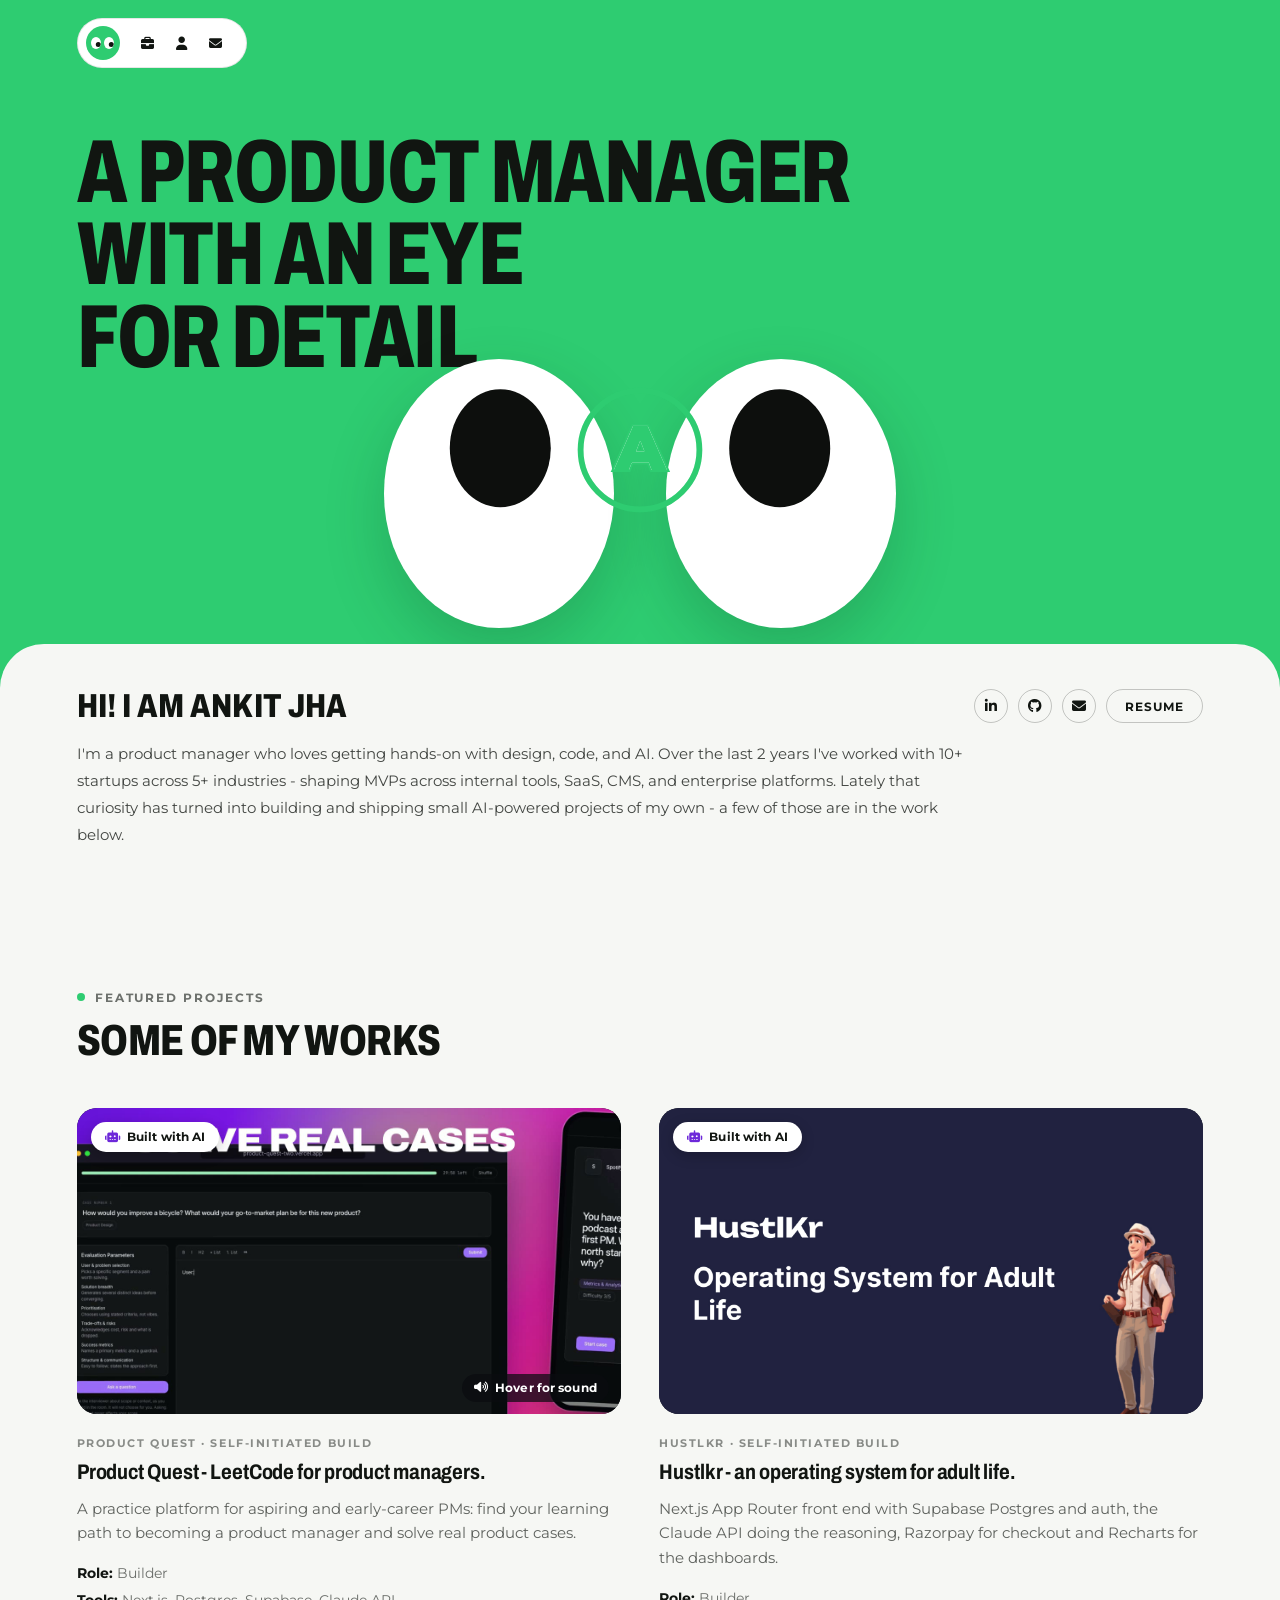
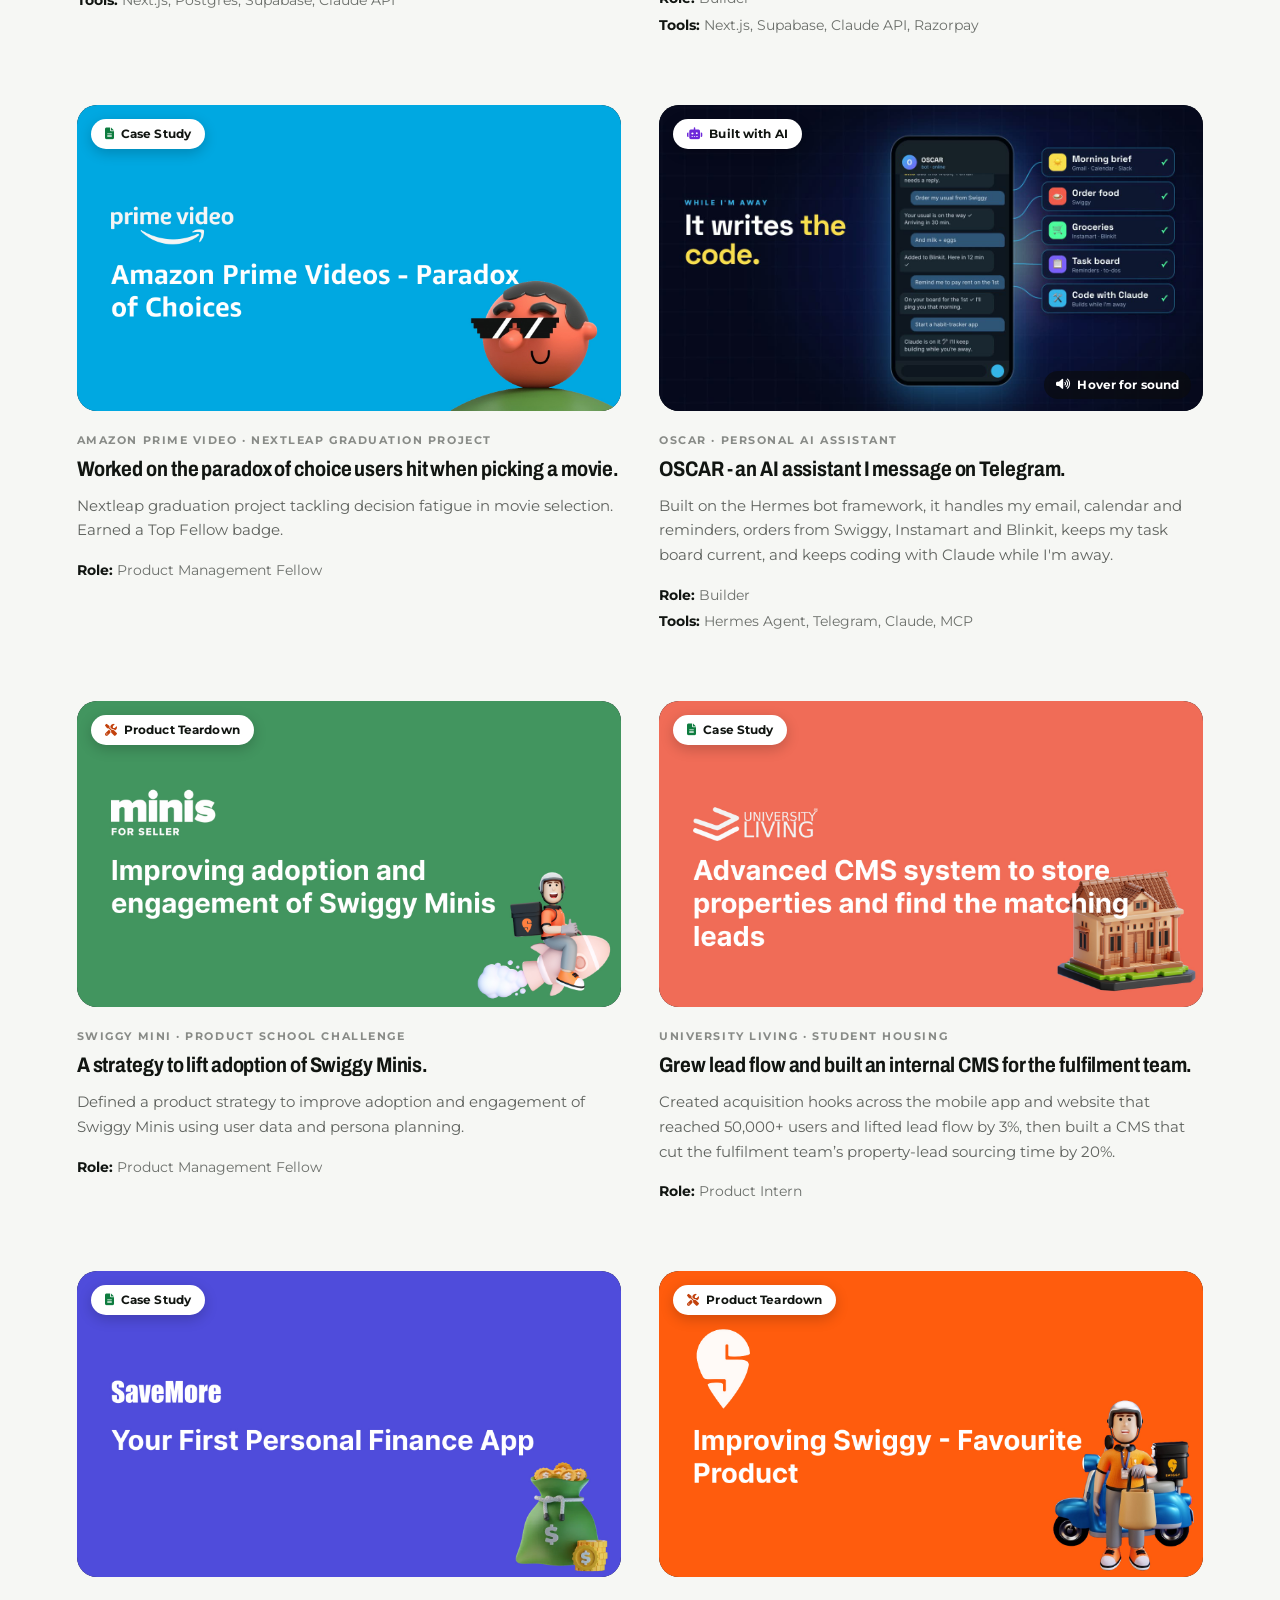
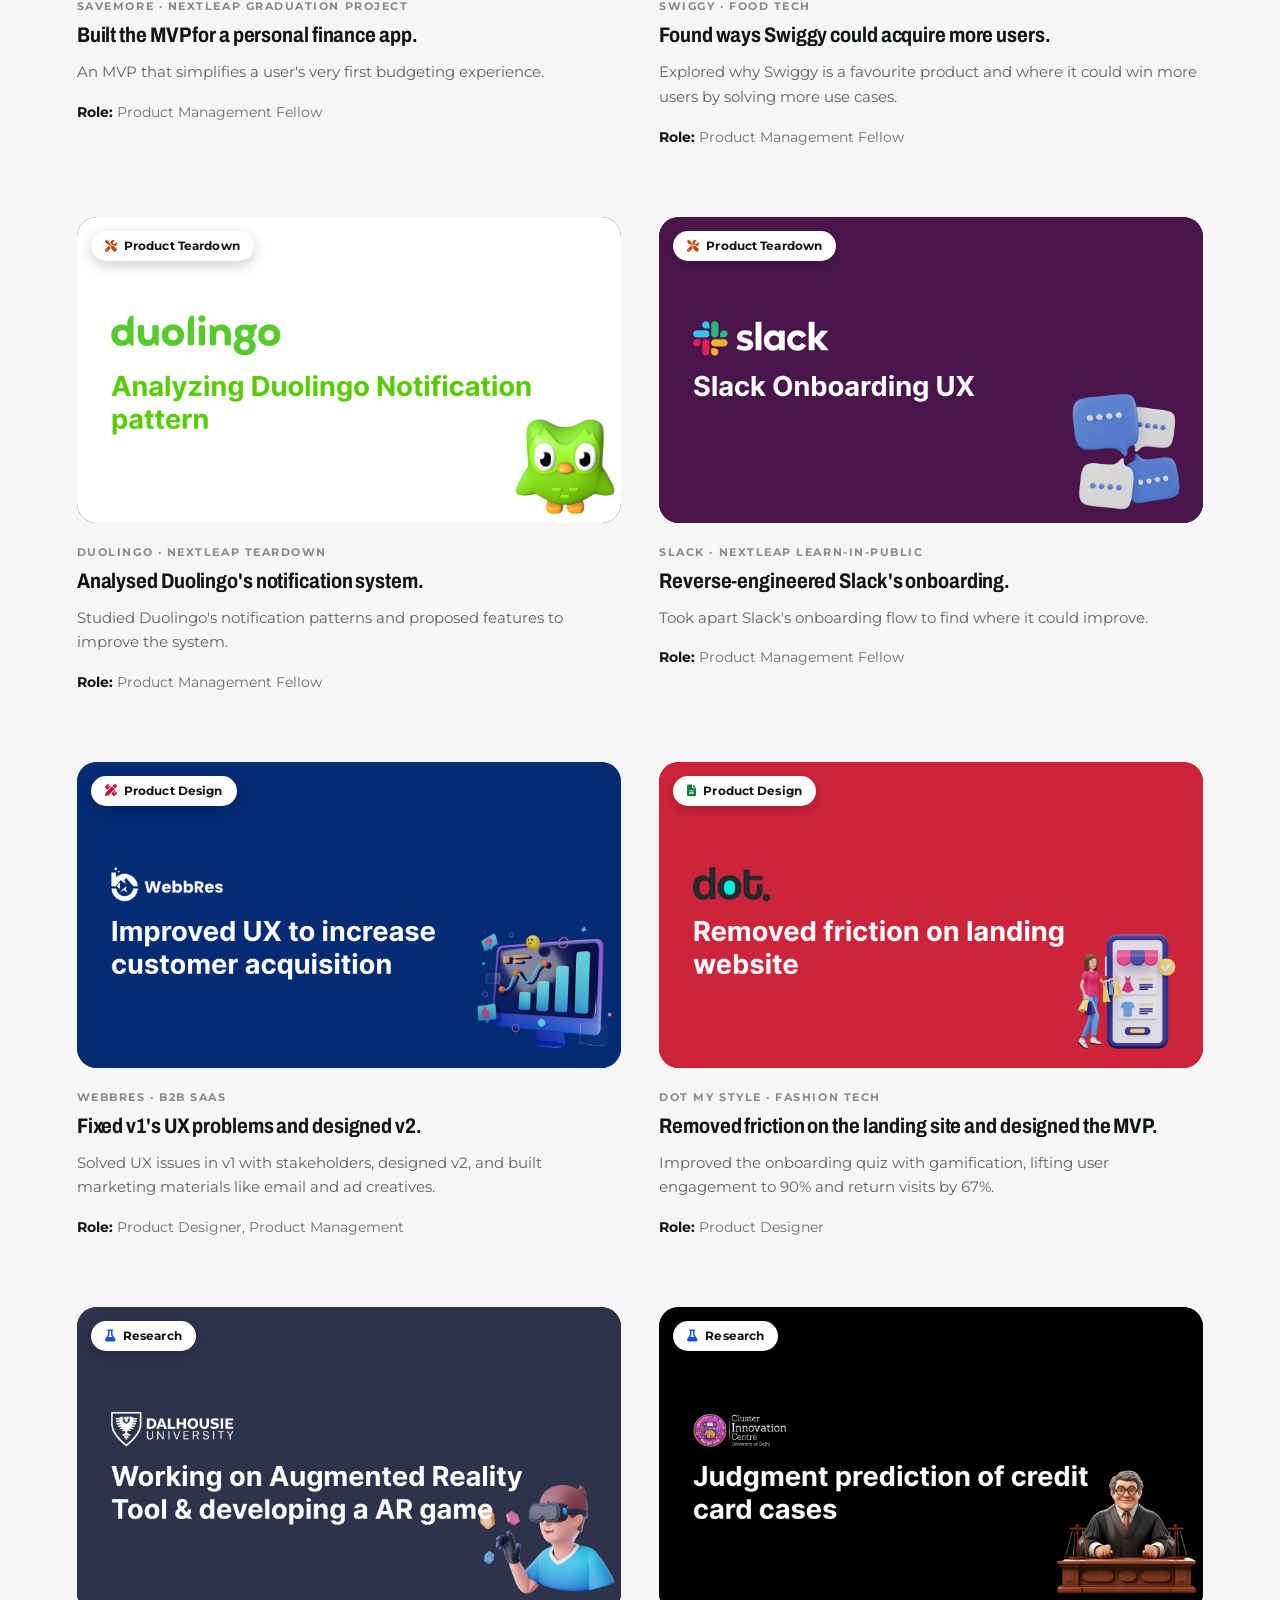
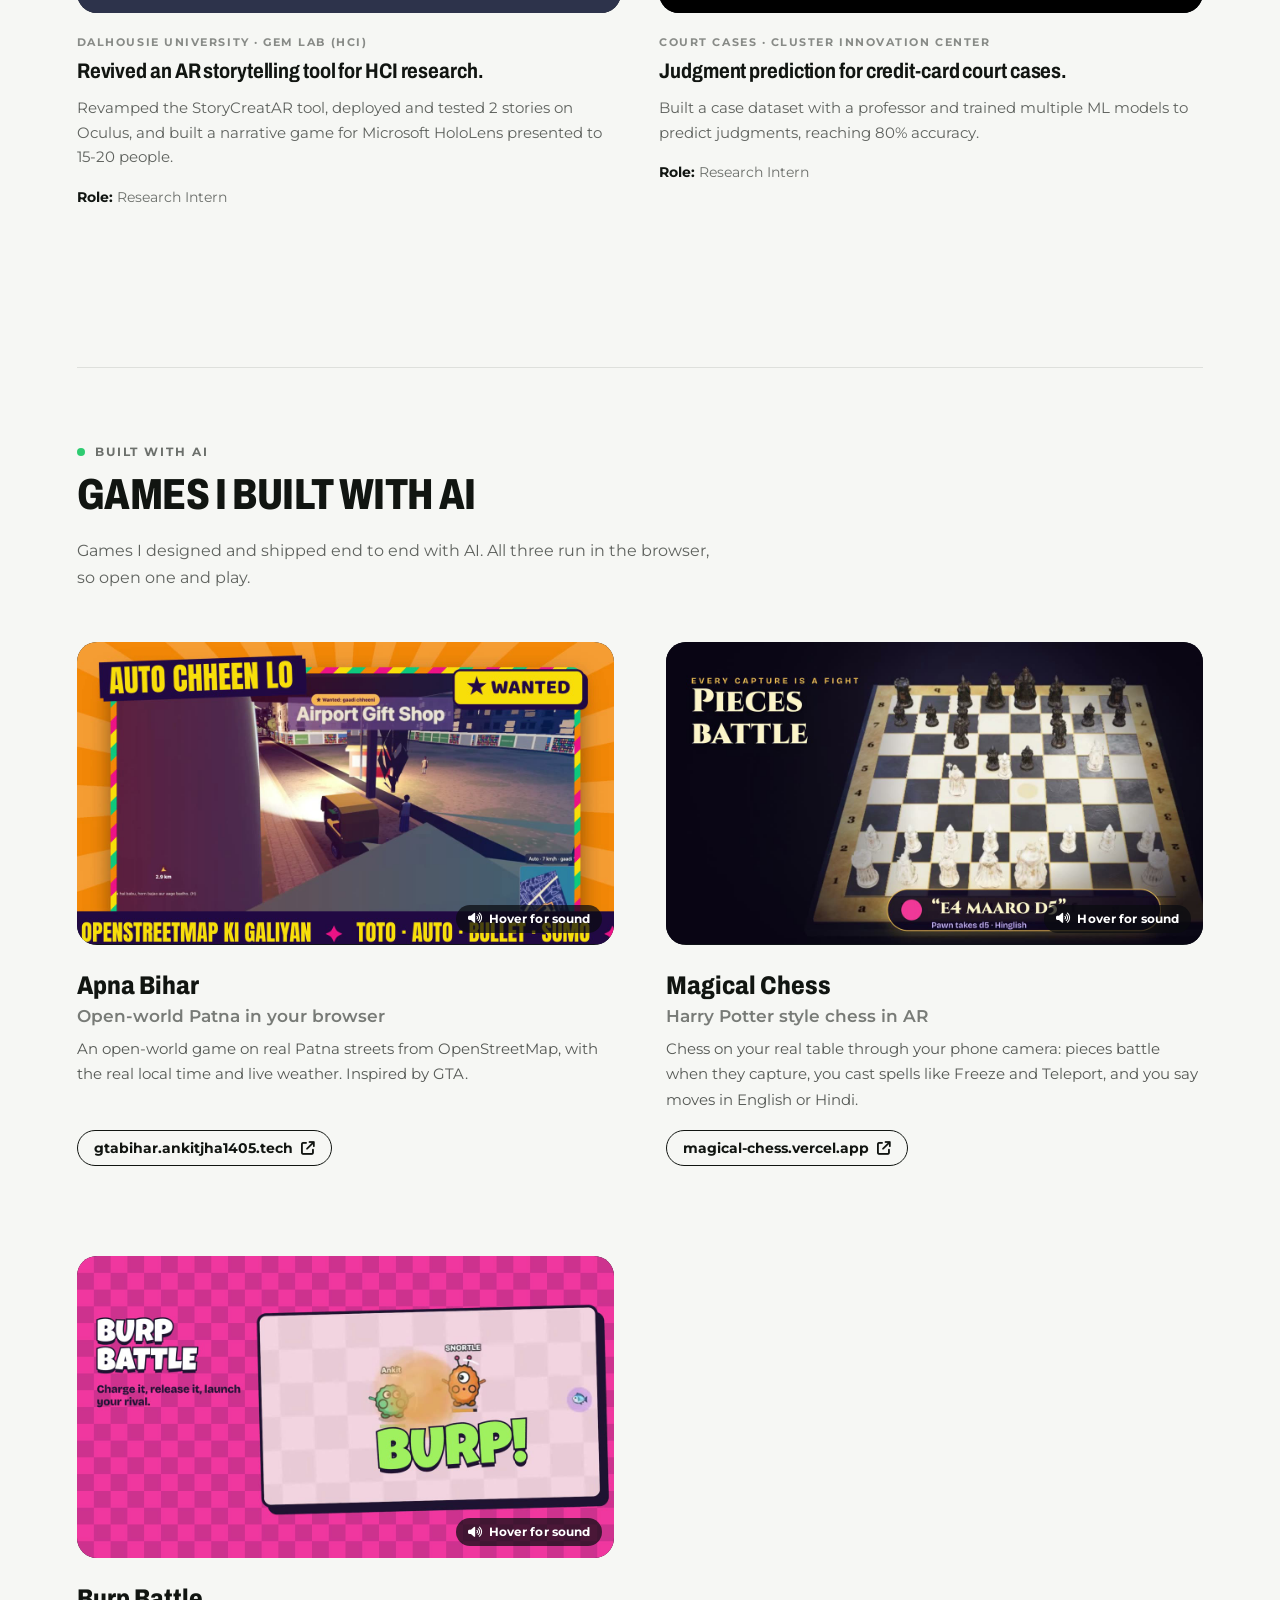
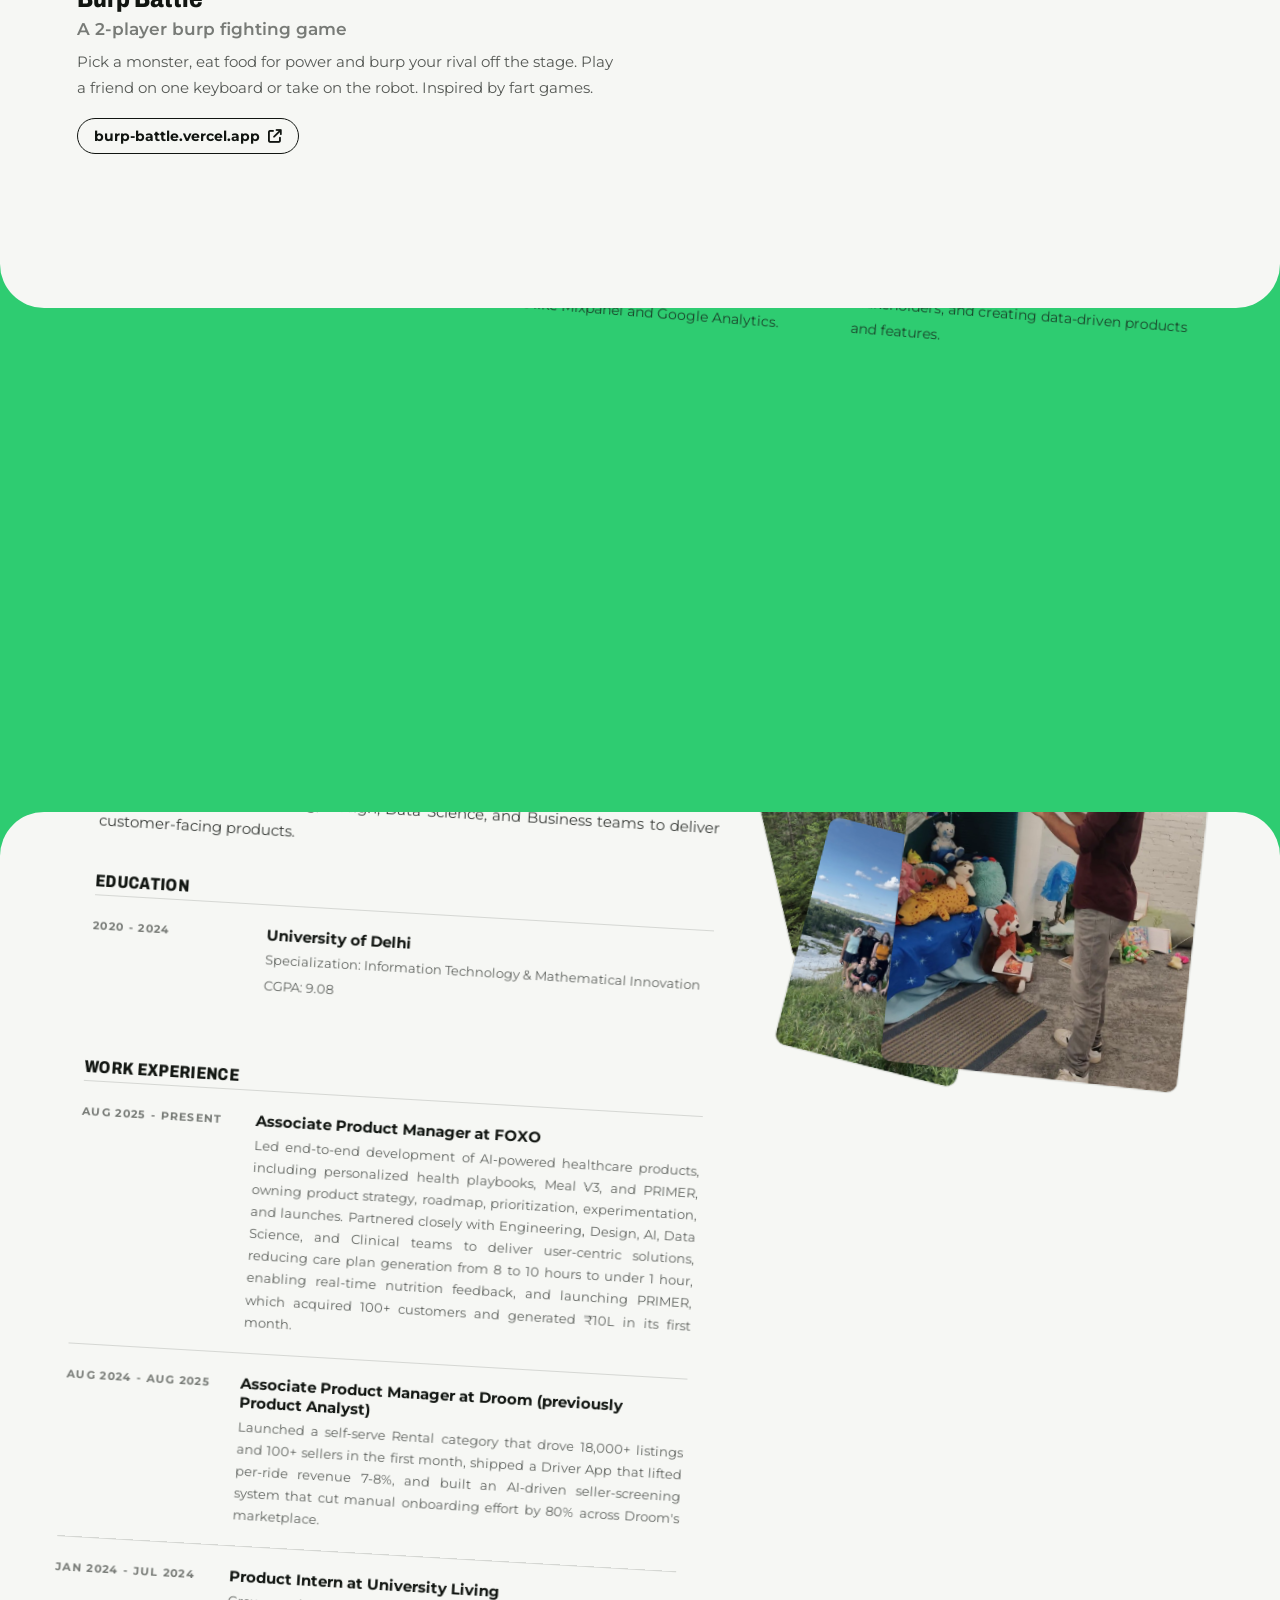
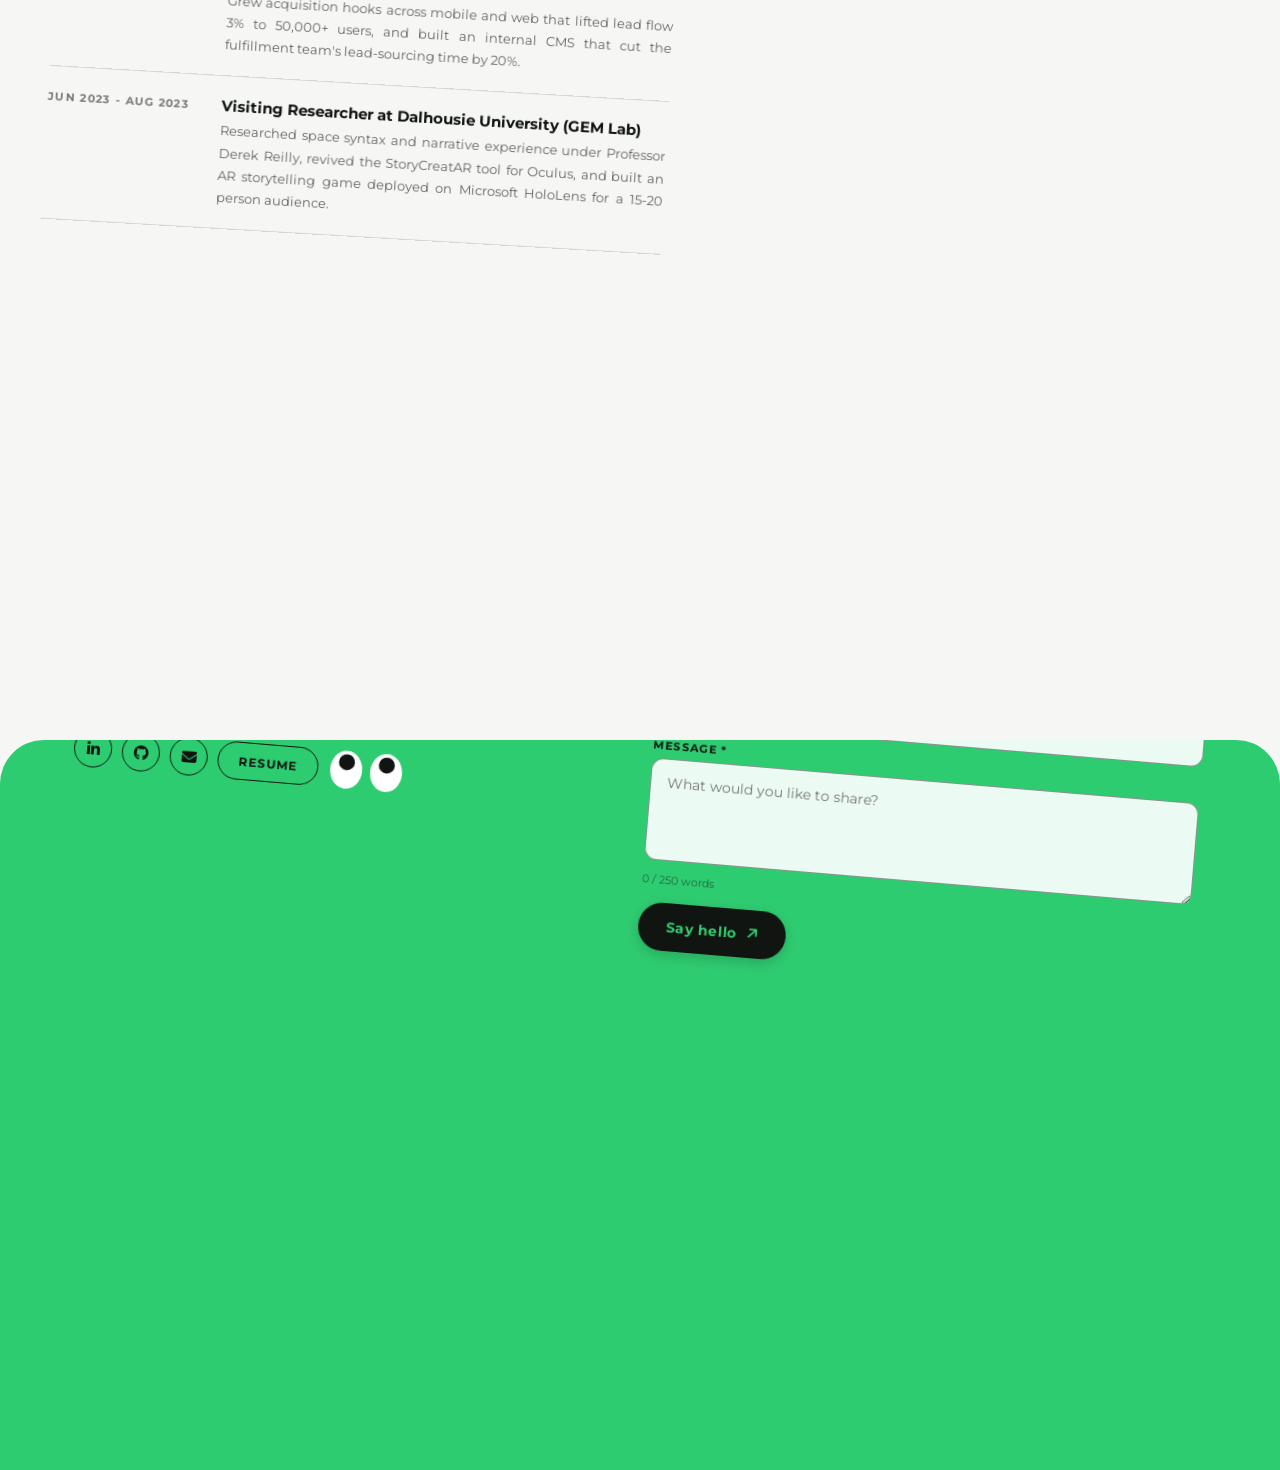
==== commit 0f74a7eb: "Product films v2: real product footage, sound on hover, new layout - Product Quest replaces PM Force" ====
--- a/index.html
+++ b/index.html
@@ -30,17 +30,17 @@
 }
     </script>
 
-    <link rel="icon" href="assets/img/favicon.svg?v=20261119a" type="image/svg+xml">
-    <link rel="icon" href="assets/img/favicon-32.png?v=20261119a" sizes="32x32" type="image/png">
-    <link rel="icon" href="assets/img/favicon-16.png?v=20261119a" sizes="16x16" type="image/png">
-    <link rel="apple-touch-icon" href="assets/img/apple-touch-icon.png?v=20261119a">
-    <link rel="stylesheet" href="assets/css/style.css?v=20261119a">
-    <link rel="stylesheet" href="assets/css/splash.css?v=20261119a">
+    <link rel="icon" href="assets/img/favicon.svg?v=20261119b" type="image/svg+xml">
+    <link rel="icon" href="assets/img/favicon-32.png?v=20261119b" sizes="32x32" type="image/png">
+    <link rel="icon" href="assets/img/favicon-16.png?v=20261119b" sizes="16x16" type="image/png">
+    <link rel="apple-touch-icon" href="assets/img/apple-touch-icon.png?v=20261119b">
+    <link rel="stylesheet" href="assets/css/style.css?v=20261119b">
+    <link rel="stylesheet" href="assets/css/splash.css?v=20261119b">
     <link rel="preconnect" href="https://fonts.googleapis.com">
     <link rel="preconnect" href="https://fonts.gstatic.com" crossorigin>
     <link href="https://fonts.googleapis.com/css2?family=Archivo:wdth,wght@62..125,100..900&family=Montserrat:wght@400;500;600;700;800&display=swap" rel="stylesheet">
     <link rel="stylesheet" href="https://cdnjs.cloudflare.com/ajax/libs/font-awesome/6.4.0/css/all.min.css">
-    <link rel="stylesheet" href="assets/css/home.css?v=20261119a">
+    <link rel="stylesheet" href="assets/css/home.css?v=20261119b">
 </head>
 <body class="mc-home">
 <div class="mc-root">
@@ -101,17 +101,18 @@
 
       <div class="mc-proj-grid">
 
-        <a href="https://pmforces.vercel.app/" class="mc-proj" target="_blank" rel="noopener noreferrer" data-cta="View it in Action">
-          <span class="mc-proj-media">
+        <a href="https://product-quest-two.vercel.app" class="mc-proj" target="_blank" rel="noopener noreferrer" data-cta="View it in Action">
+          <span class="mc-proj-media mc-has-video">
             <span class="mc-proj-type mc-proj-type--ai"><i class="fas fa-robot" aria-hidden="true"></i>Built with AI</span>
-            <img src="assets/img/projects/pmforces.jpg" alt="PmForce" loading="lazy">
-          </span>
-          <span class="mc-proj-eyebrow">PmForce · Self-initiated build</span>
-          <span class="mc-proj-title">A PM interview coach that answers back.</span>
-          <span class="mc-proj-desc">Full-stack practice platform for product-management interviews, with the Anthropic API generating and grading the rounds.</span>
-          <span class="mc-proj-modal-desc" hidden><strong>Problem:</strong> PM interview preparation is fragmented across YouTube, blogs, and mock interviews, leaving candidates without structured feedback.<br><br><strong>Solution:</strong> Built an AI-powered practice platform where users can simulate interviews, receive personalized feedback, improve answers, and track progress across different PM competencies.</span>
+            <video src="assets/video/pq.mp4" poster="assets/video/pq.jpg" muted loop playsinline preload="none" aria-label="Product Quest product video"></video>
+            <span class="mc-sound" aria-hidden="true"><i class="fas fa-volume-high"></i> Hover for sound</span>
+          </span>
+          <span class="mc-proj-eyebrow">Product Quest · Self-initiated build</span>
+          <span class="mc-proj-title">Product Quest - LeetCode for product managers.</span>
+          <span class="mc-proj-desc">A practice platform for aspiring and early-career PMs: find your learning path to becoming a product manager and solve real product cases.</span>
+          <span class="mc-proj-modal-desc" hidden><strong>Problem:</strong> Aspiring PMs read frameworks but rarely practise them, and get no honest feedback on how they think.<br><br><strong>Solution:</strong> A practice-first platform: a diagnostic that finds your skill gaps, real product cases graded against a rubric, daily games, a four-week roadmap, PM job listings and 1:1 mentorship.</span>
           <span class="mc-proj-meta"><strong>Role:</strong> Builder</span>
-          <span class="mc-proj-meta"><strong>Tools:</strong> Claude API</span>
+          <span class="mc-proj-meta"><strong>Tools:</strong> Next.js, Postgres, Supabase, Claude API</span>
         </a>
 
         <a href="https://hustlkr.in/" class="mc-proj" target="_blank" rel="noopener noreferrer" data-cta="View it in Action">
@@ -139,6 +140,20 @@
           <span class="mc-proj-meta"><strong>Role:</strong> Product Management Fellow</span>
         </a>
 
+        <a href="#" class="mc-proj" data-private="true">
+          <span class="mc-proj-media mc-has-video">
+            <span class="mc-proj-type mc-proj-type--ai"><i class="fas fa-robot" aria-hidden="true"></i>Built with AI</span>
+            <video src="assets/video/oscar.mp4" poster="assets/video/oscar.jpg" muted loop playsinline preload="none" aria-label="OSCAR product video"></video>
+            <span class="mc-sound" aria-hidden="true"><i class="fas fa-volume-high"></i> Hover for sound</span>
+          </span>
+          <span class="mc-proj-eyebrow">OSCAR · Personal AI assistant</span>
+          <span class="mc-proj-title">OSCAR - an AI assistant I message on Telegram.</span>
+          <span class="mc-proj-desc">Built on the Hermes bot framework, it handles my email, calendar and reminders, orders from Swiggy, Instamart and Blinkit, keeps my task board current, and keeps coding with Claude while I'm away.</span>
+          <span class="mc-proj-modal-desc" hidden>A personal assistant I talk to on Telegram. It runs on the Hermes agent framework with skills for a morning brief, email and calendar, reminders, food and grocery orders (Swiggy, Instamart, Blinkit) and my task board. It can also start a new coding project with Claude and keep working on it while I'm away.<br><br>It runs on my own accounts, so there is no public link.</span>
+          <span class="mc-proj-meta"><strong>Role:</strong> Builder</span>
+          <span class="mc-proj-meta"><strong>Tools:</strong> Hermes Agent, Telegram, Claude, MCP</span>
+        </a>
+
         <a href="https://drive.google.com/file/d/1BWH2pmQcdf-ULv6JvYlVDIQQu5B5iK9V/view?usp=sharing" class="mc-proj" target="_blank" rel="noopener noreferrer" data-cta="View Teardown">
           <span class="mc-proj-media">
             <span class="mc-proj-type mc-proj-type--teardown"><i class="fas fa-screwdriver-wrench" aria-hidden="true"></i>Product Teardown</span>
@@ -265,48 +280,27 @@
     <!-- ============ AI PROJECTS ============ -->
     <div id="ai-projects" class="mc-ai">
       <p class="mc-eyebrow"><span class="mc-eyebrow-dot"></span>Built with AI</p>
-      <h2 class="mc-section-title">My AI projects</h2>
-      <p class="mc-ai-intro">Things I designed and shipped end to end with AI. Each one is live except OSCAR, which runs on my own phone.</p>
+      <h2 class="mc-section-title">Games I built with AI</h2>
+      <p class="mc-ai-intro">Games I designed and shipped end to end with AI. All three run in the browser, so open one and play.</p>
 
       <div class="mc-ai-grid">
 
-        <a href="https://product-quest-two.vercel.app" class="mc-ai-card" target="_blank" rel="noopener noreferrer">
-          <span class="mc-ai-media"><video src="assets/video/pq.mp4" poster="assets/video/pq.jpg" muted loop playsinline preload="none" aria-label="Product Quest product video"></video></span>
-          <span class="mc-ai-title">Product Quest <span>LeetCode for product managers</span></span>
-          <span class="mc-ai-line">A practice platform where aspiring and early-career PMs find their learning path and solve real product cases.</span>
-          <span class="mc-ai-link">product-quest-two.vercel.app <i class="fas fa-arrow-up-right-from-square" aria-hidden="true"></i></span>
-        </a>
-
-        <a href="https://hustlkr.in" class="mc-ai-card" target="_blank" rel="noopener noreferrer">
-          <span class="mc-ai-media"><video src="assets/video/hustlkr.mp4" poster="assets/video/hustlkr.jpg" muted loop playsinline preload="none" aria-label="Hustlkr product video"></video></span>
-          <span class="mc-ai-title">Hustlkr <span>A friend for figuring out adult life</span></span>
-          <span class="mc-ai-line">Daily missions matched to your goals, short money and career guides for your stage of life, and an Elite tier with one-to-one chat.</span>
-          <span class="mc-ai-link">hustlkr.in <i class="fas fa-arrow-up-right-from-square" aria-hidden="true"></i></span>
-        </a>
-
-        <div class="mc-ai-card">
-          <span class="mc-ai-media"><video src="assets/video/oscar.mp4" poster="assets/video/oscar.jpg" muted loop playsinline preload="none" aria-label="OSCAR product video"></video></span>
-          <span class="mc-ai-title">OSCAR <span>My AI assistant on Telegram</span></span>
-          <span class="mc-ai-line">Built on the Hermes bot framework, it runs my email, calendar and reminders, orders food and groceries, and keeps coding new projects with Claude while I'm away.</span>
-          <span class="mc-ai-link mc-ai-link--off"><i class="fas fa-lock" aria-hidden="true"></i> Private build</span>
-        </div>
-
         <a href="https://gtabihar.ankitjha1405.tech" class="mc-ai-card" target="_blank" rel="noopener noreferrer">
-          <span class="mc-ai-media"><video src="assets/video/bihar.mp4" poster="assets/video/bihar.jpg" muted loop playsinline preload="none" aria-label="Apna Bihar product video"></video></span>
+          <span class="mc-ai-media"><video src="assets/video/bihar.mp4" poster="assets/video/bihar.jpg" muted loop playsinline preload="none" aria-label="Apna Bihar product video"></video><span class="mc-sound" aria-hidden="true"><i class="fas fa-volume-high"></i> Hover for sound</span></span>
           <span class="mc-ai-title">Apna Bihar <span>Open-world Patna in your browser</span></span>
           <span class="mc-ai-line">An open-world game on real Patna streets from OpenStreetMap, with the real local time and live weather. Inspired by GTA.</span>
           <span class="mc-ai-link">gtabihar.ankitjha1405.tech <i class="fas fa-arrow-up-right-from-square" aria-hidden="true"></i></span>
         </a>
 
         <a href="https://magical-chess.vercel.app" class="mc-ai-card" target="_blank" rel="noopener noreferrer">
-          <span class="mc-ai-media"><video src="assets/video/chess.mp4" poster="assets/video/chess.jpg" muted loop playsinline preload="none" aria-label="Magical Chess product video"></video></span>
+          <span class="mc-ai-media"><video src="assets/video/chess.mp4" poster="assets/video/chess.jpg" muted loop playsinline preload="none" aria-label="Magical Chess product video"></video><span class="mc-sound" aria-hidden="true"><i class="fas fa-volume-high"></i> Hover for sound</span></span>
           <span class="mc-ai-title">Magical Chess <span>Harry Potter style chess in AR</span></span>
           <span class="mc-ai-line">Chess on your real table through your phone camera: pieces battle when they capture, you cast spells like Freeze and Teleport, and you say moves in English or Hindi.</span>
           <span class="mc-ai-link">magical-chess.vercel.app <i class="fas fa-arrow-up-right-from-square" aria-hidden="true"></i></span>
         </a>
 
         <a href="https://burp-battle.vercel.app" class="mc-ai-card" target="_blank" rel="noopener noreferrer">
-          <span class="mc-ai-media"><video src="assets/video/burp.mp4" poster="assets/video/burp.jpg" muted loop playsinline preload="none" aria-label="Burp Battle product video"></video></span>
+          <span class="mc-ai-media"><video src="assets/video/burp.mp4" poster="assets/video/burp.jpg" muted loop playsinline preload="none" aria-label="Burp Battle product video"></video><span class="mc-sound" aria-hidden="true"><i class="fas fa-volume-high"></i> Hover for sound</span></span>
           <span class="mc-ai-title">Burp Battle <span>A 2-player burp fighting game</span></span>
           <span class="mc-ai-line">Pick a monster, eat food for power and burp your rival off the stage. Play a friend on one keyboard or take on the robot. Inspired by fart games.</span>
           <span class="mc-ai-link">burp-battle.vercel.app <i class="fas fa-arrow-up-right-from-square" aria-hidden="true"></i></span>
@@ -446,9 +440,9 @@
   </div>
 
 </div>
-<script src="assets/js/contact-form.js?v=20261119a"></script>
-<script src="assets/js/splash.js?v=20261119a"></script>
-<script src="assets/js/home.js?v=20261119a"></script>
+<script src="assets/js/contact-form.js?v=20261119b"></script>
+<script src="assets/js/splash.js?v=20261119b"></script>
+<script src="assets/js/home.js?v=20261119b"></script>
 <script>
 (() => {
   if (typeof SplashScreen !== 'undefined' && SplashScreen.shouldShow()) {
--- a/assets/css/home.css
+++ b/assets/css/home.css
@@ -2415,3 +2415,38 @@
 
   .mc-ai-media { border-radius: 16px; }
 }
+
+/* Product videos inside cards: muted autoplay; sound on hover */
+.mc-proj-media video {
+  width: 100%;
+  height: 100%;
+  object-fit: cover;
+  display: block;
+}
+
+.mc-ai-media { position: relative; }
+
+.mc-sound {
+  position: absolute;
+  right: 12px;
+  bottom: 12px;
+  z-index: 1;
+  display: inline-flex;
+  align-items: center;
+  gap: 7px;
+  padding: 7px 12px;
+  border-radius: 999px;
+  background: rgba(10, 12, 16, 0.72);
+  color: #fff;
+  font-size: 11.5px;
+  font-weight: 700;
+  letter-spacing: 0.01em;
+  pointer-events: none;
+  transition: opacity 0.2s ease;
+}
+
+.mc-sound.is-on { background: var(--brand); color: #0b1a10; }
+
+@media (hover: none) {
+  .mc-sound { display: none; }
+}
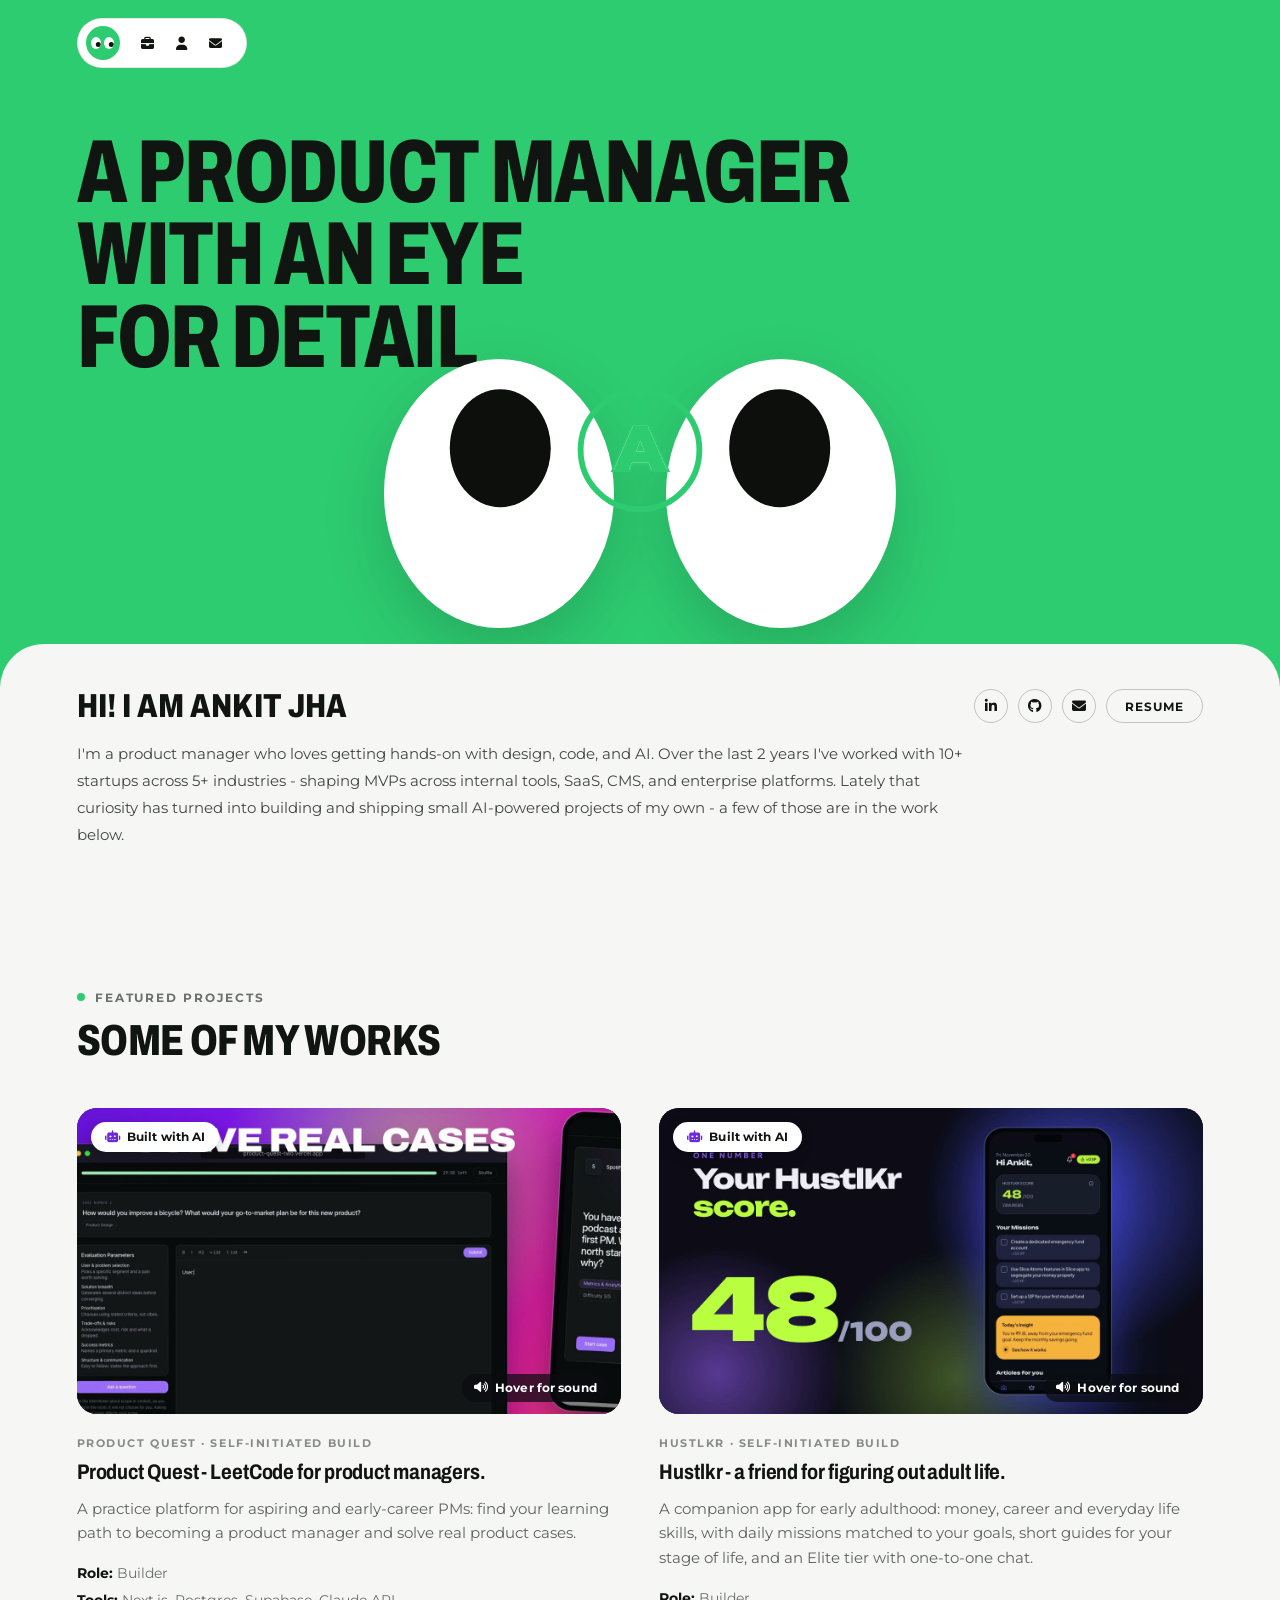
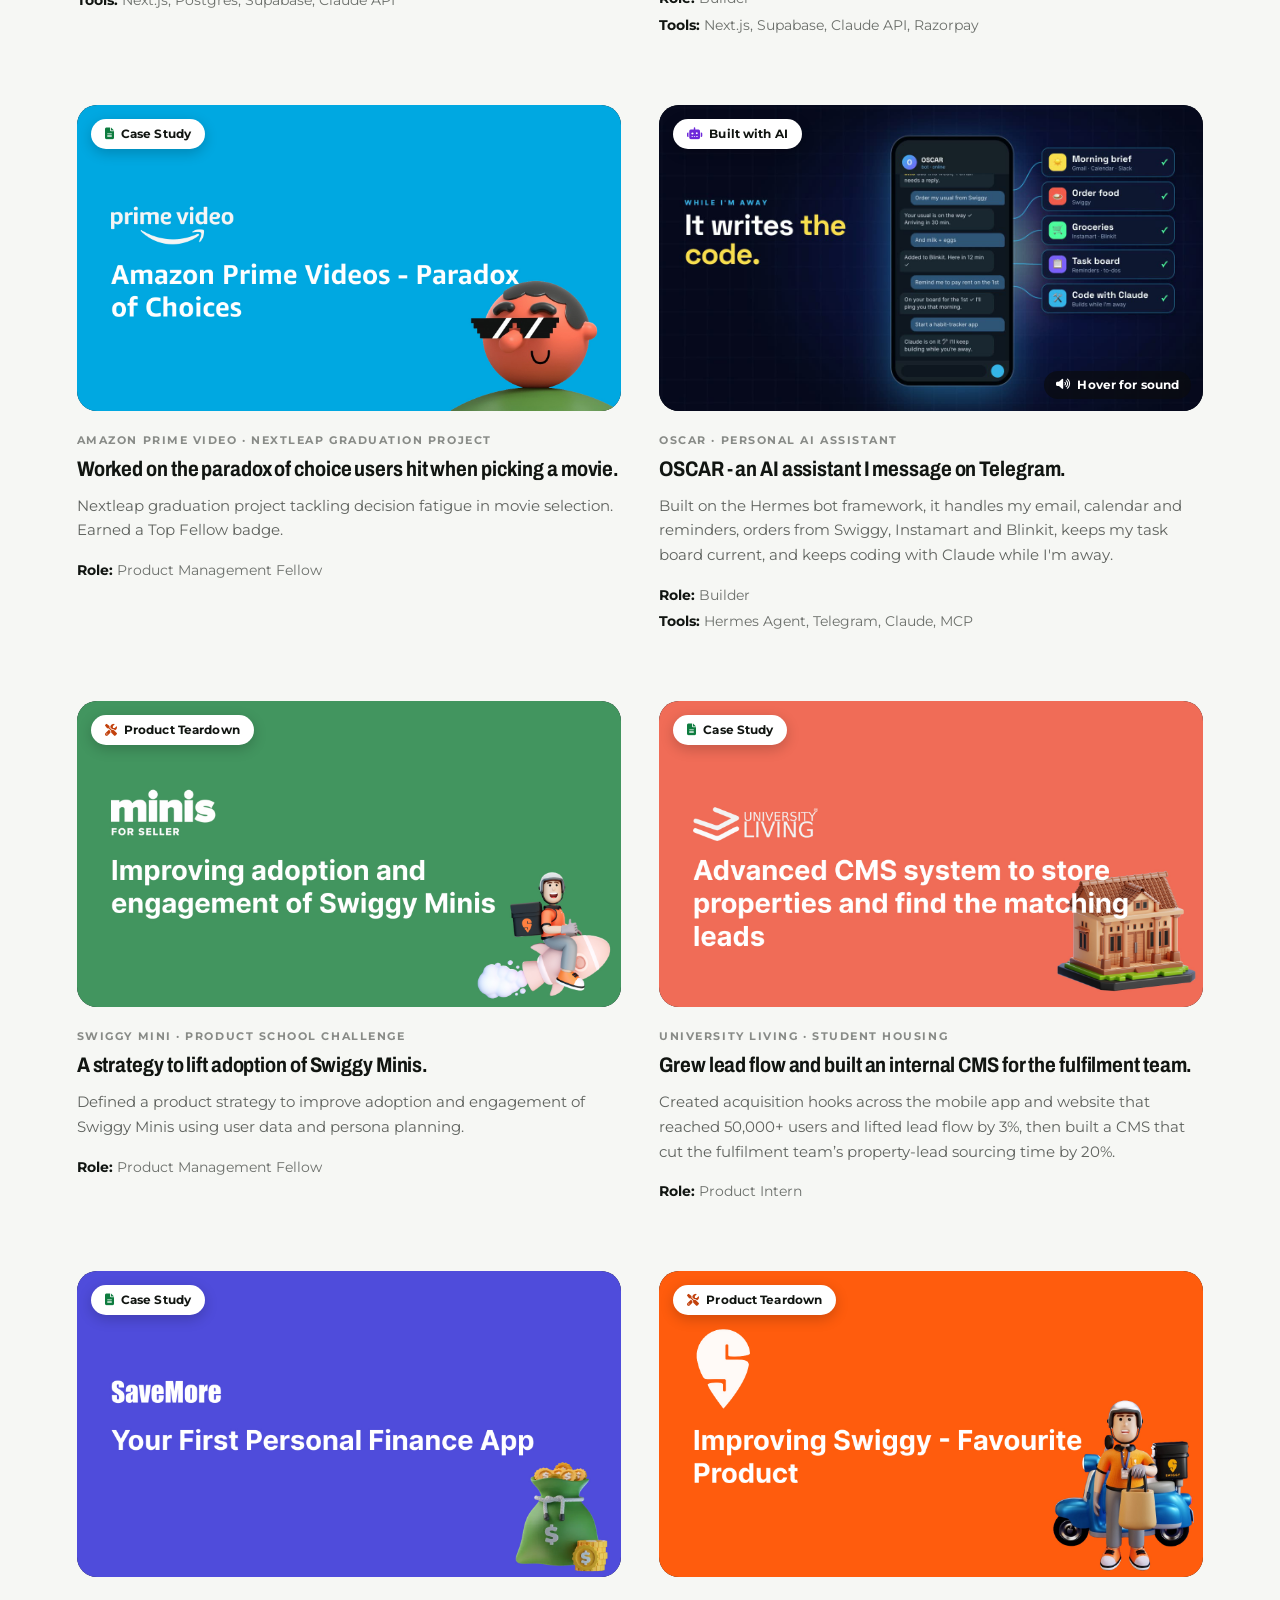
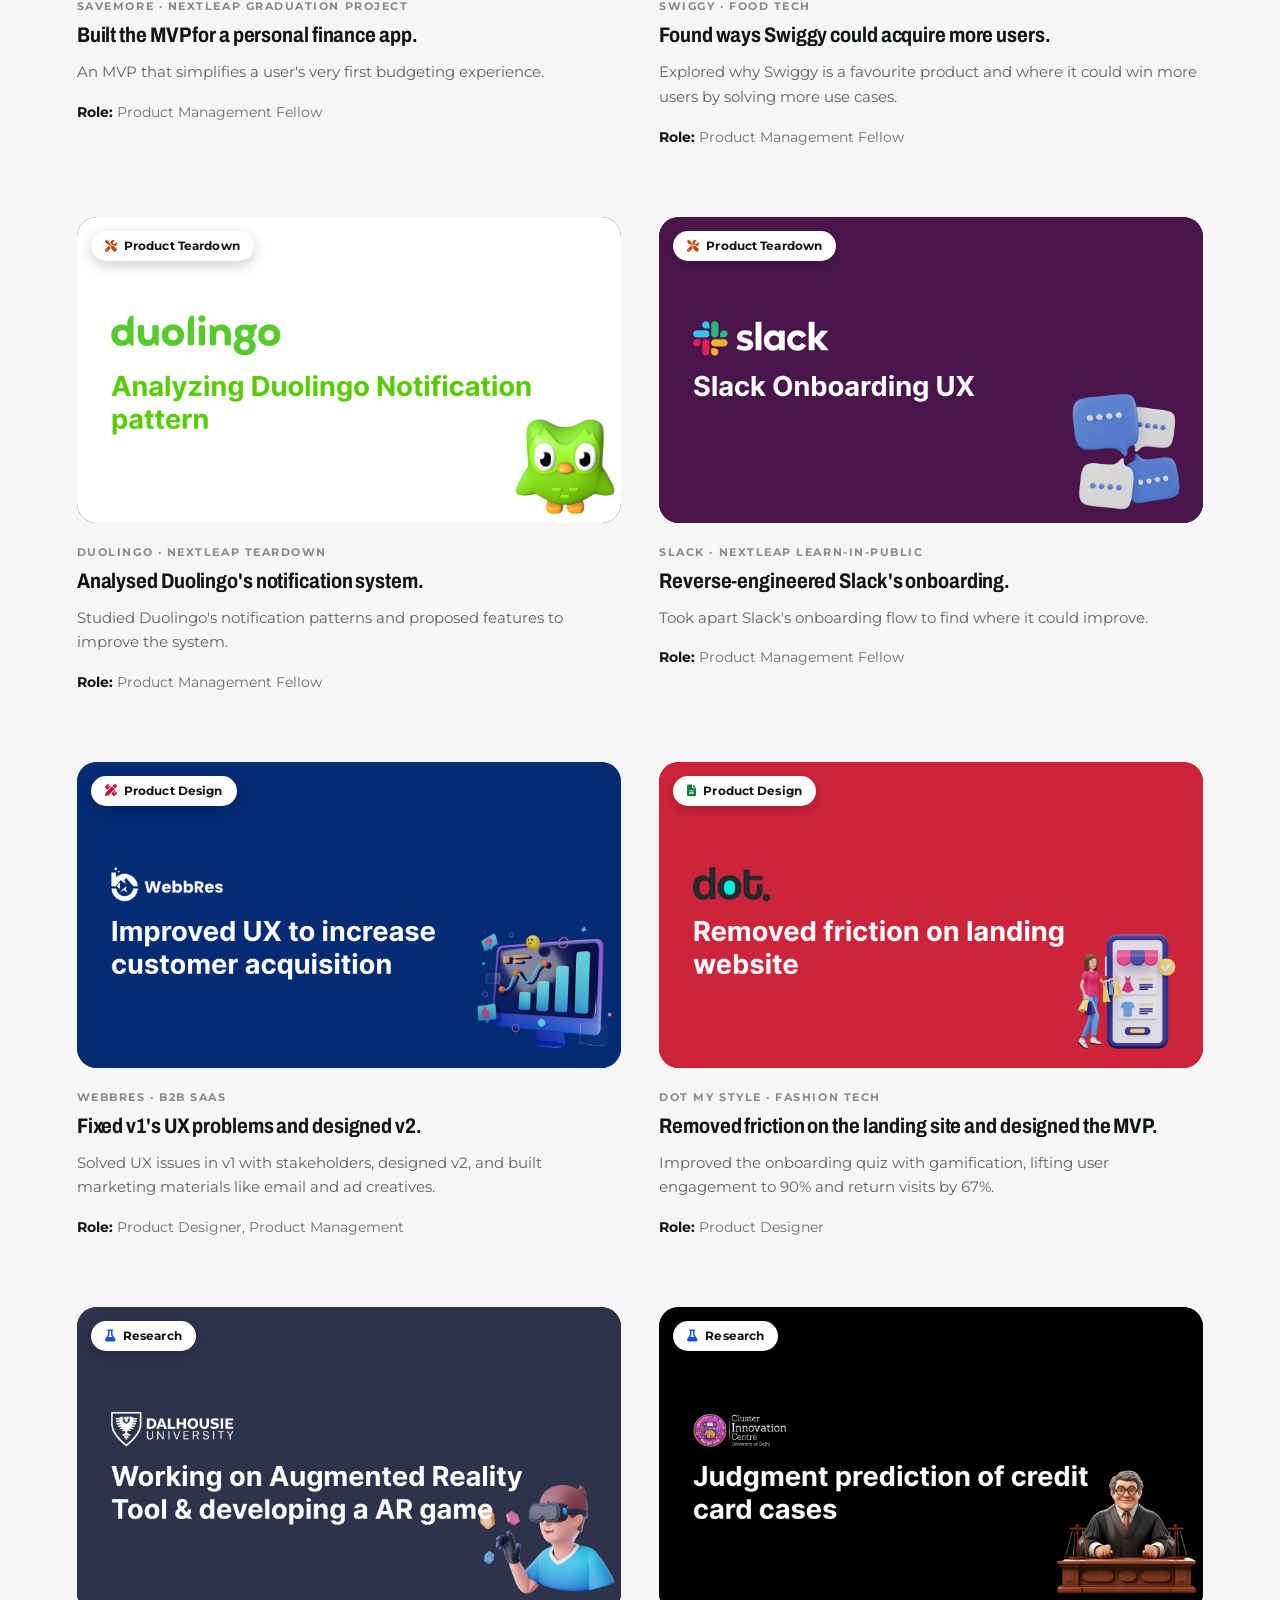
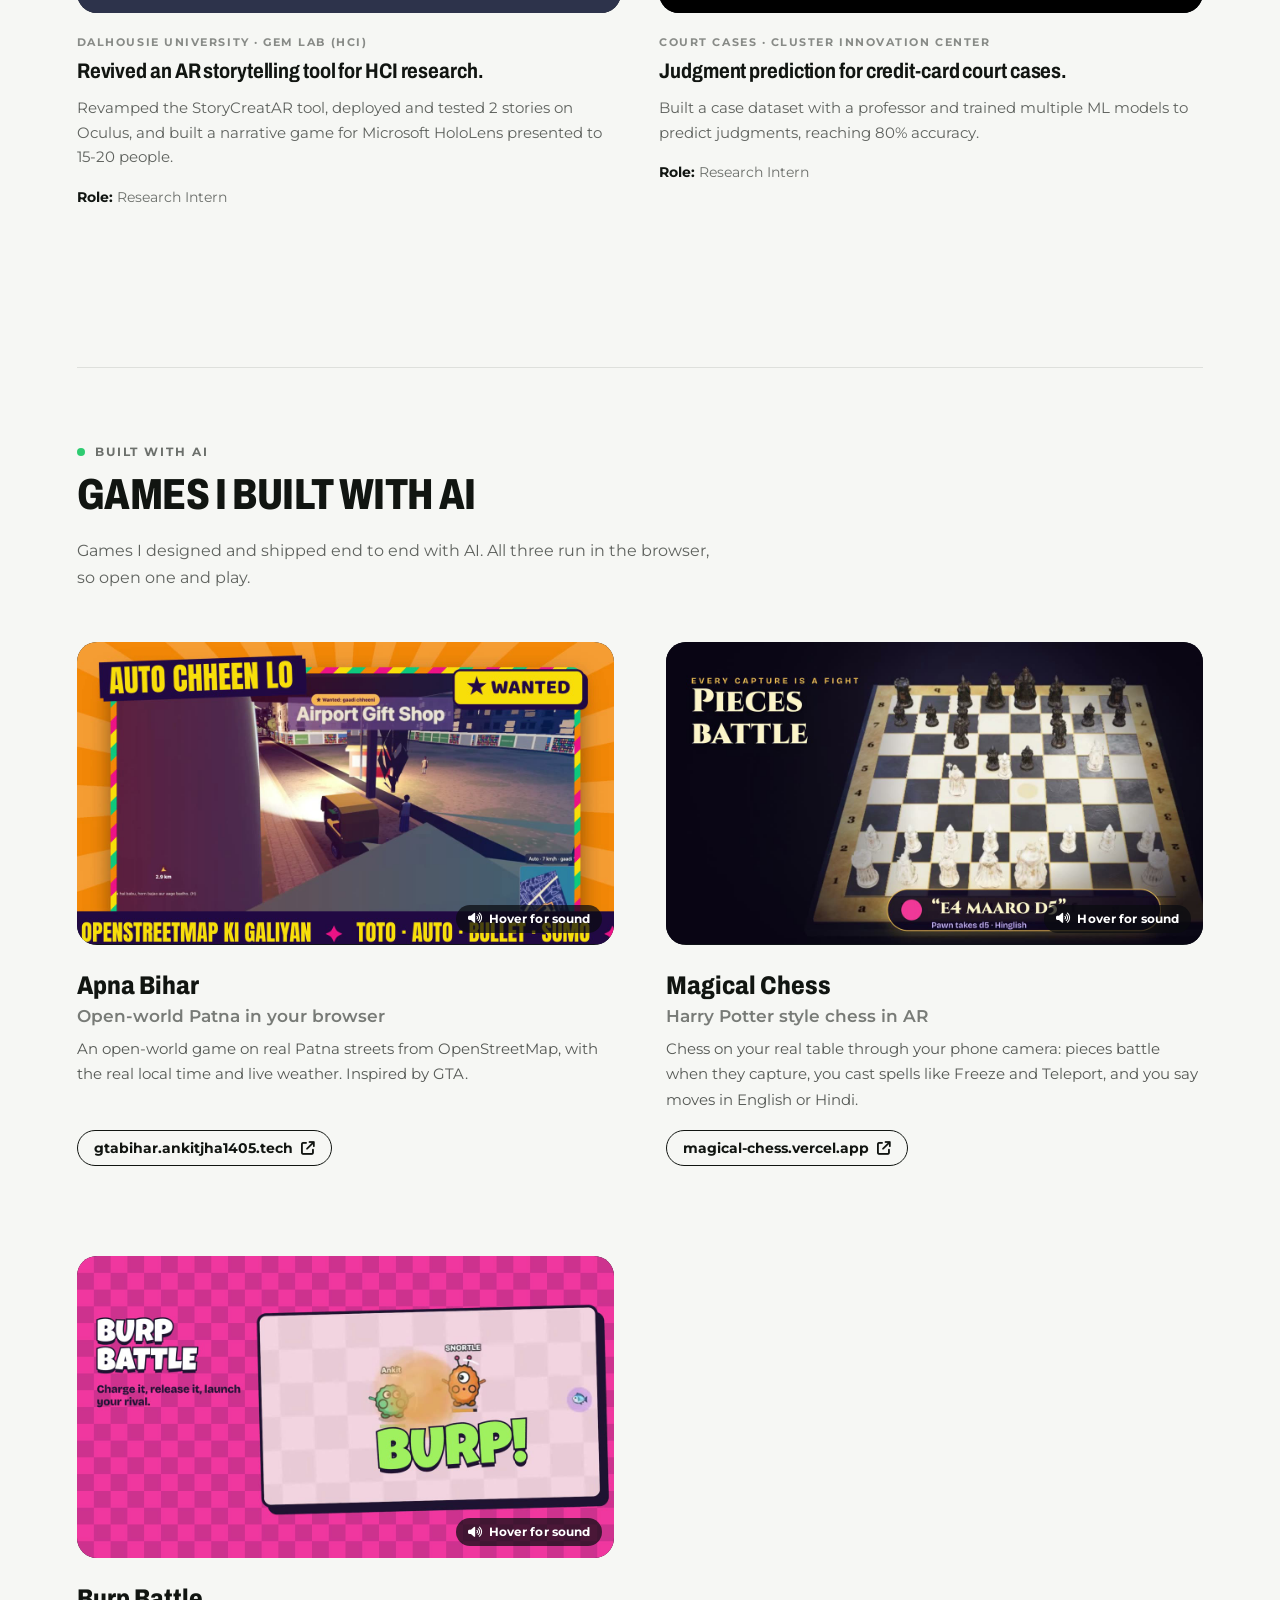
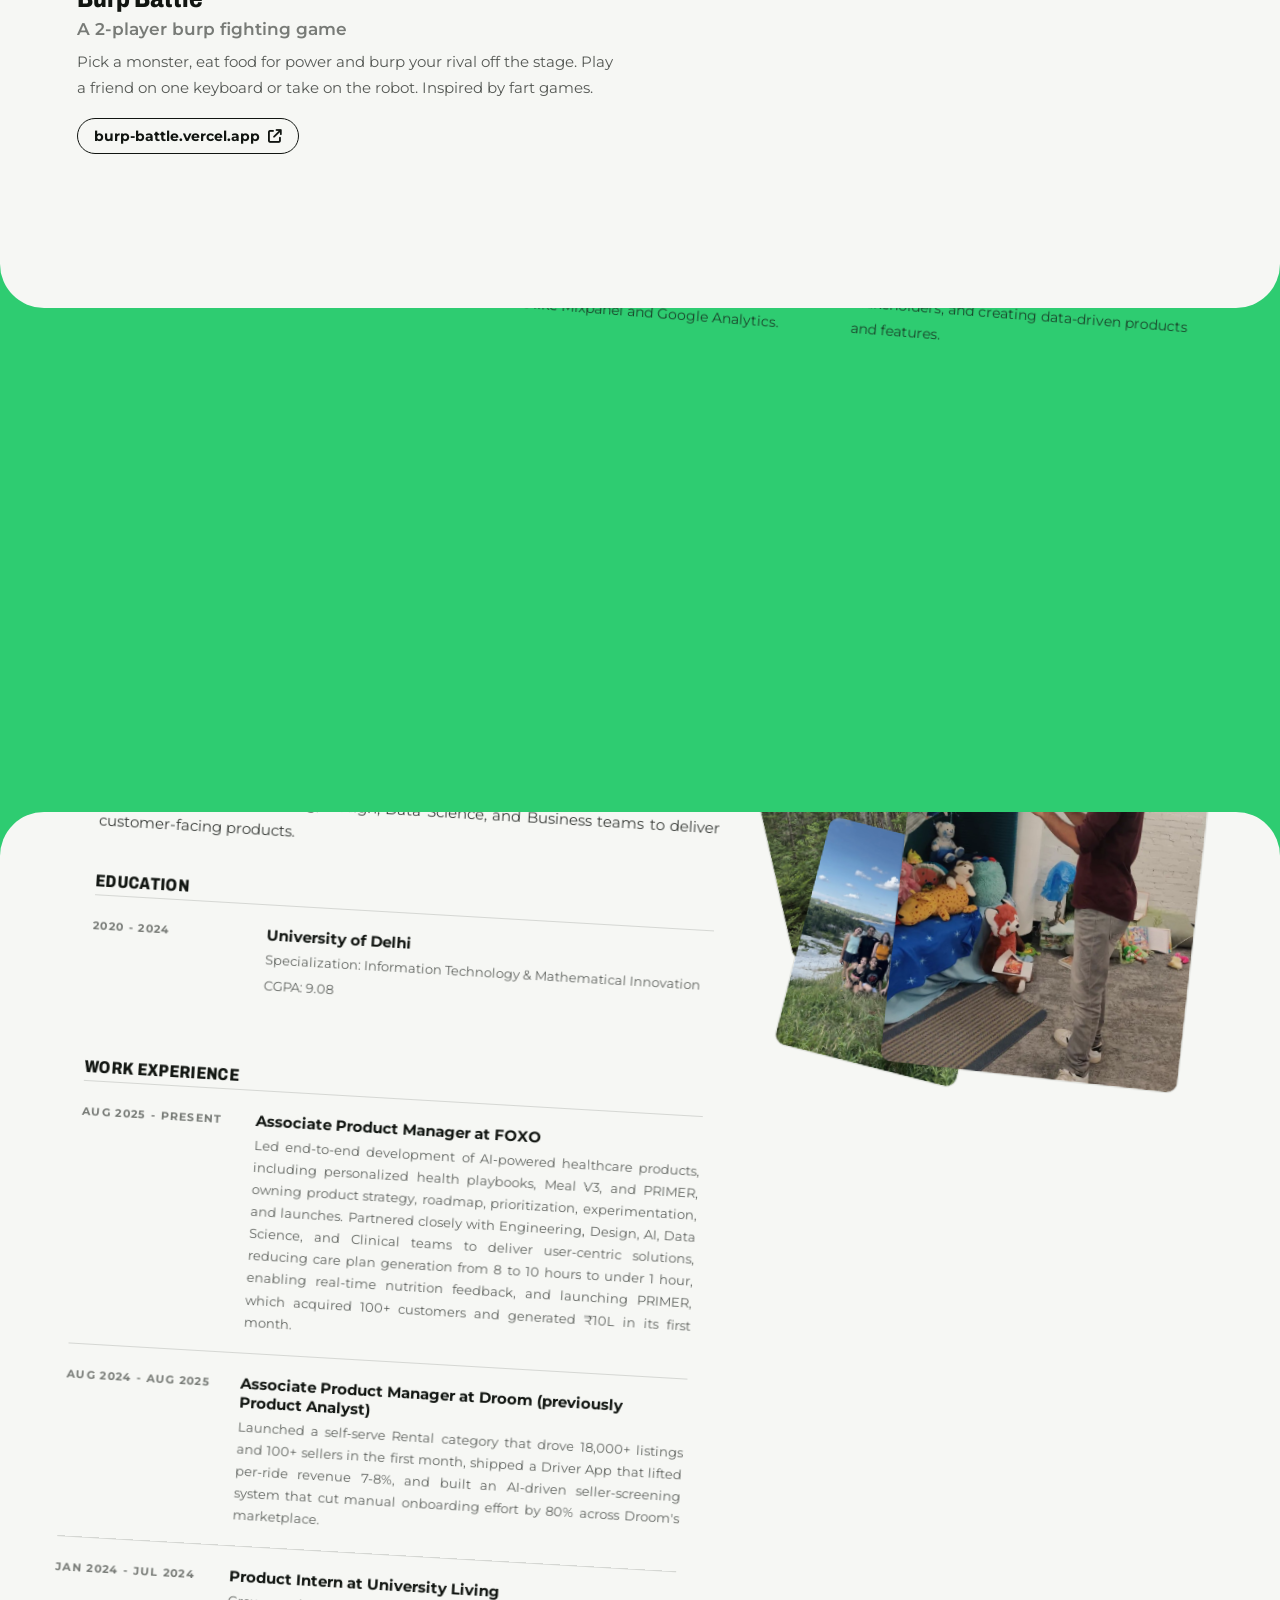
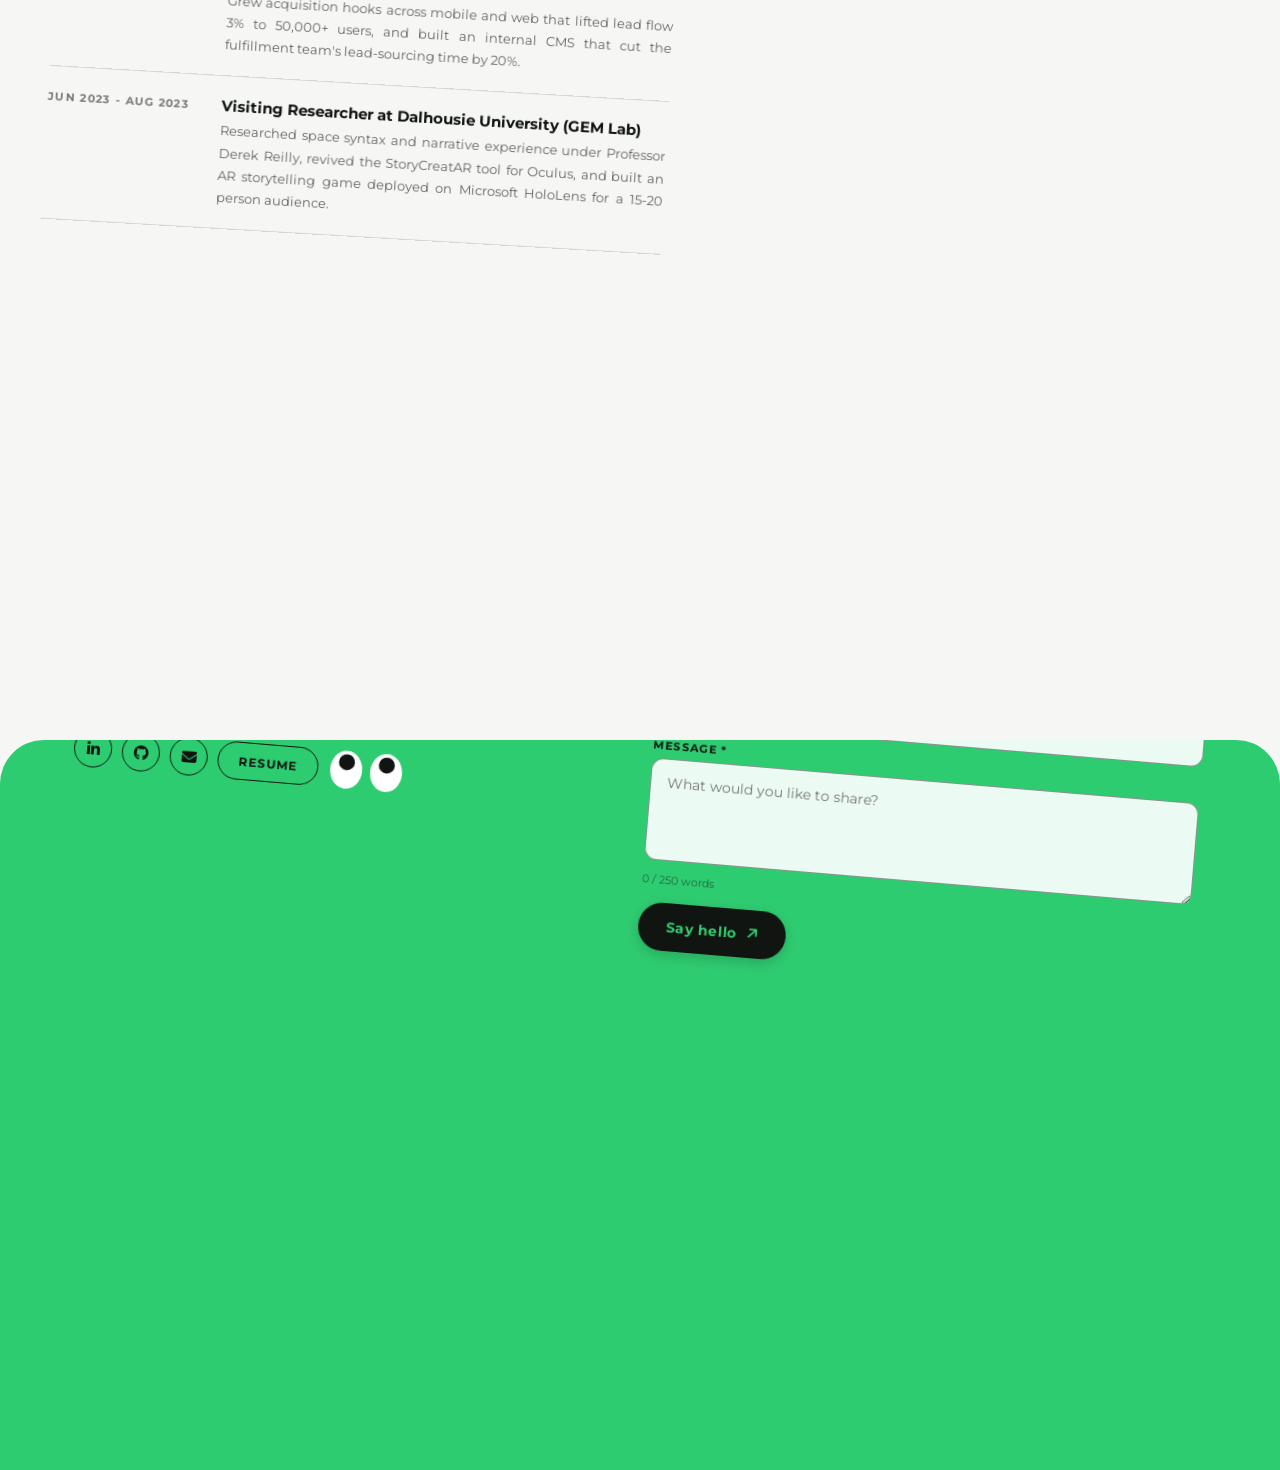
==== commit 3b059323: "Hustlkr product film from the real app (onboarding, score, missions, journeys, tools, Elite) Co-Auth" ====
--- a/index.html
+++ b/index.html
@@ -30,17 +30,17 @@
 }
     </script>
 
-    <link rel="icon" href="assets/img/favicon.svg?v=20261119b" type="image/svg+xml">
-    <link rel="icon" href="assets/img/favicon-32.png?v=20261119b" sizes="32x32" type="image/png">
-    <link rel="icon" href="assets/img/favicon-16.png?v=20261119b" sizes="16x16" type="image/png">
-    <link rel="apple-touch-icon" href="assets/img/apple-touch-icon.png?v=20261119b">
-    <link rel="stylesheet" href="assets/css/style.css?v=20261119b">
-    <link rel="stylesheet" href="assets/css/splash.css?v=20261119b">
+    <link rel="icon" href="assets/img/favicon.svg?v=20261120a" type="image/svg+xml">
+    <link rel="icon" href="assets/img/favicon-32.png?v=20261120a" sizes="32x32" type="image/png">
+    <link rel="icon" href="assets/img/favicon-16.png?v=20261120a" sizes="16x16" type="image/png">
+    <link rel="apple-touch-icon" href="assets/img/apple-touch-icon.png?v=20261120a">
+    <link rel="stylesheet" href="assets/css/style.css?v=20261120a">
+    <link rel="stylesheet" href="assets/css/splash.css?v=20261120a">
     <link rel="preconnect" href="https://fonts.googleapis.com">
     <link rel="preconnect" href="https://fonts.gstatic.com" crossorigin>
     <link href="https://fonts.googleapis.com/css2?family=Archivo:wdth,wght@62..125,100..900&family=Montserrat:wght@400;500;600;700;800&display=swap" rel="stylesheet">
     <link rel="stylesheet" href="https://cdnjs.cloudflare.com/ajax/libs/font-awesome/6.4.0/css/all.min.css">
-    <link rel="stylesheet" href="assets/css/home.css?v=20261119b">
+    <link rel="stylesheet" href="assets/css/home.css?v=20261120a">
 </head>
 <body class="mc-home">
 <div class="mc-root">
@@ -116,13 +116,14 @@
         </a>
 
         <a href="https://hustlkr.in/" class="mc-proj" target="_blank" rel="noopener noreferrer" data-cta="View it in Action">
-          <span class="mc-proj-media">
+          <span class="mc-proj-media mc-has-video">
             <span class="mc-proj-type mc-proj-type--ai"><i class="fas fa-robot" aria-hidden="true"></i>Built with AI</span>
-            <img src="assets/img/projects/hustlkr.jpg" alt="Hustlkr" loading="lazy">
+            <video src="assets/video/hustlkr.mp4" poster="assets/video/hustlkr.jpg" muted loop playsinline preload="none" aria-label="Hustlkr product video"></video>
+            <span class="mc-sound" aria-hidden="true"><i class="fas fa-volume-high"></i> Hover for sound</span>
           </span>
           <span class="mc-proj-eyebrow">Hustlkr · Self-initiated build</span>
-          <span class="mc-proj-title">Hustlkr - an operating system for adult life.</span>
-          <span class="mc-proj-desc">Next.js App Router front end with Supabase Postgres and auth, the Claude API doing the reasoning, Razorpay for checkout and Recharts for the dashboards.</span>
+          <span class="mc-proj-title">Hustlkr - a friend for figuring out adult life.</span>
+          <span class="mc-proj-desc">A companion app for early adulthood: money, career and everyday life skills, with daily missions matched to your goals, short guides for your stage of life, and an Elite tier with one-to-one chat.</span>
           <span class="mc-proj-modal-desc" hidden><strong>Problem:</strong> Young professionals juggle finances, careers, health, and personal goals across disconnected apps, making it difficult to stay organized and make long-term progress.<br><br><strong>Solution:</strong> Designed an AI-powered operating system that unifies life planning, financial guidance, personalized roadmaps, and daily execution into a single experience that adapts to each user's goals.</span>
           <span class="mc-proj-meta"><strong>Role:</strong> Builder</span>
           <span class="mc-proj-meta"><strong>Tools:</strong> Next.js, Supabase, Claude API, Razorpay</span>
@@ -440,9 +441,9 @@
   </div>
 
 </div>
-<script src="assets/js/contact-form.js?v=20261119b"></script>
-<script src="assets/js/splash.js?v=20261119b"></script>
-<script src="assets/js/home.js?v=20261119b"></script>
+<script src="assets/js/contact-form.js?v=20261120a"></script>
+<script src="assets/js/splash.js?v=20261120a"></script>
+<script src="assets/js/home.js?v=20261120a"></script>
 <script>
 (() => {
   if (typeof SplashScreen !== 'undefined' && SplashScreen.shouldShow()) {
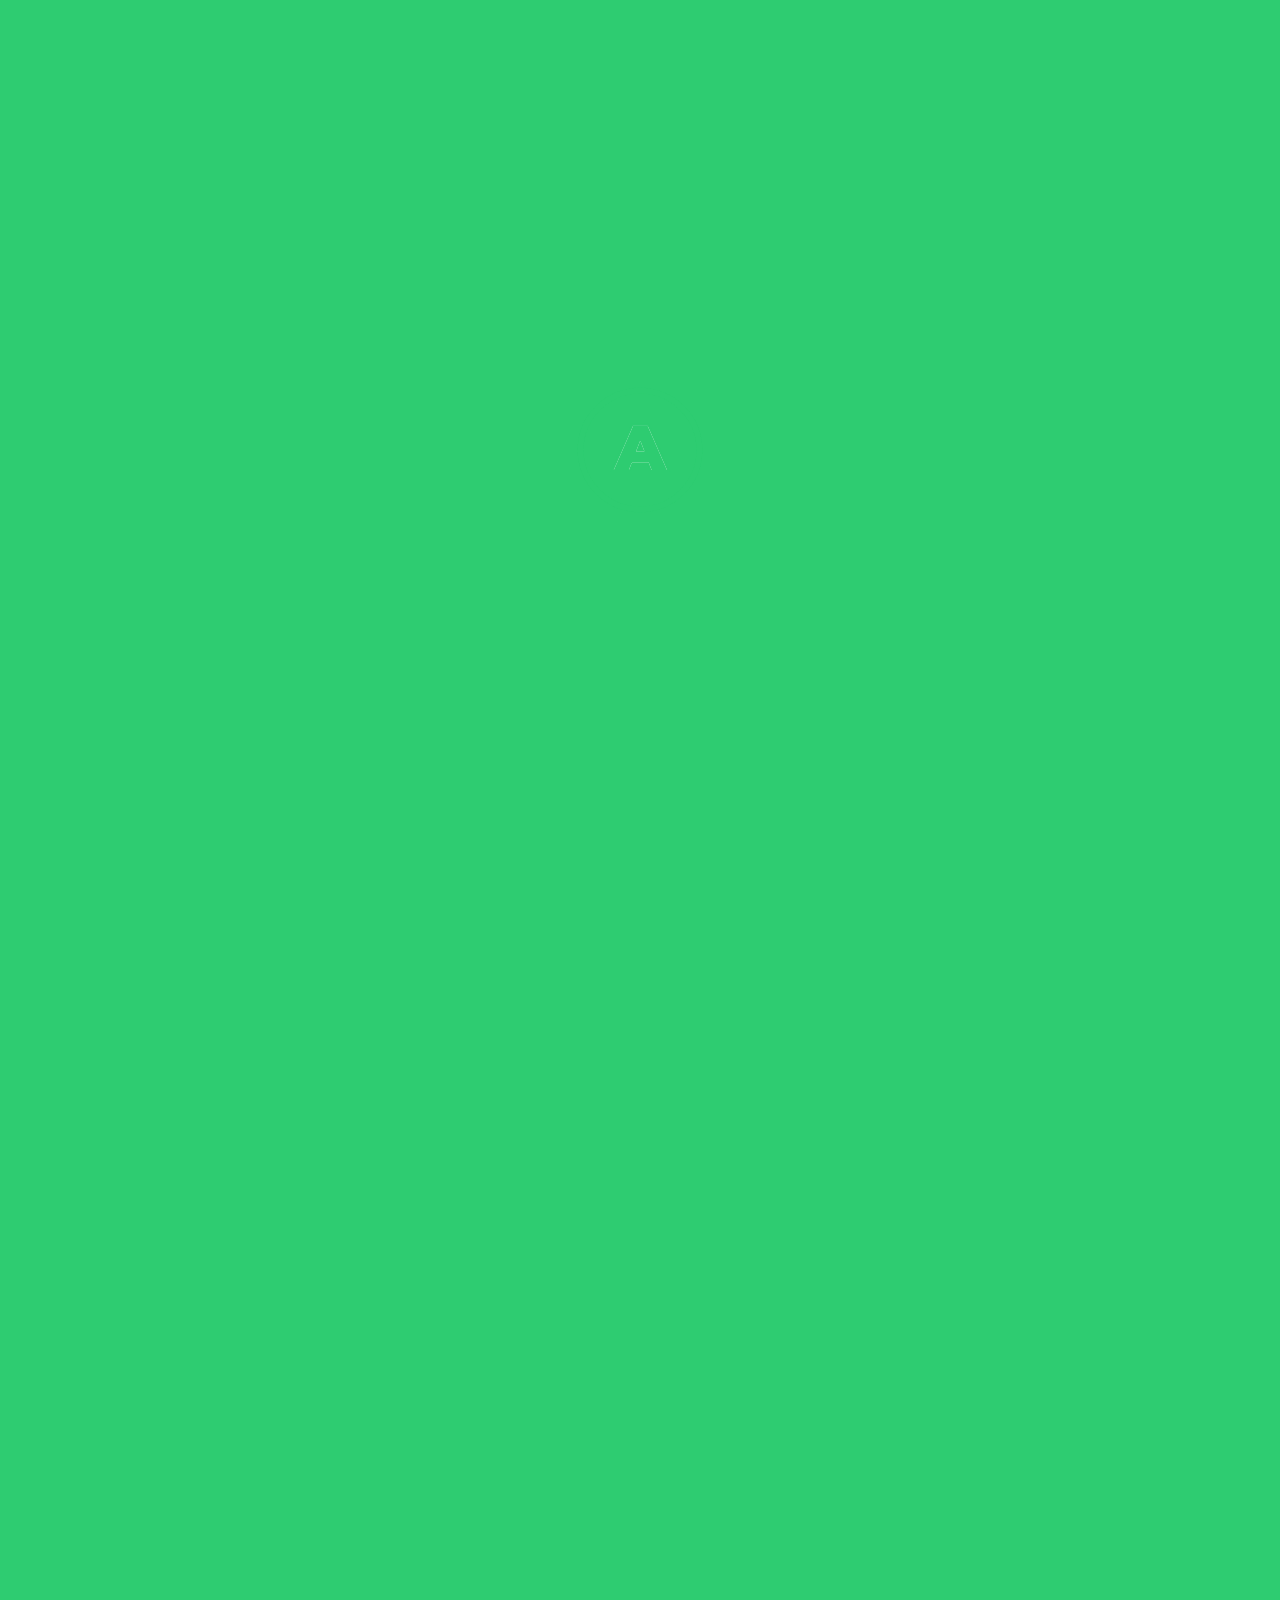
==== commit 3f617e94: "Product Quest film: desktop only, onboarding to case to game Co-Authored-By: Claude Opus 5.5 <norepl" ====
--- a/index.html
+++ b/index.html
@@ -30,17 +30,17 @@
 }
     </script>
 
-    <link rel="icon" href="assets/img/favicon.svg?v=20261120a" type="image/svg+xml">
-    <link rel="icon" href="assets/img/favicon-32.png?v=20261120a" sizes="32x32" type="image/png">
-    <link rel="icon" href="assets/img/favicon-16.png?v=20261120a" sizes="16x16" type="image/png">
-    <link rel="apple-touch-icon" href="assets/img/apple-touch-icon.png?v=20261120a">
-    <link rel="stylesheet" href="assets/css/style.css?v=20261120a">
-    <link rel="stylesheet" href="assets/css/splash.css?v=20261120a">
+    <link rel="icon" href="assets/img/favicon.svg?v=20261120b" type="image/svg+xml">
+    <link rel="icon" href="assets/img/favicon-32.png?v=20261120b" sizes="32x32" type="image/png">
+    <link rel="icon" href="assets/img/favicon-16.png?v=20261120b" sizes="16x16" type="image/png">
+    <link rel="apple-touch-icon" href="assets/img/apple-touch-icon.png?v=20261120b">
+    <link rel="stylesheet" href="assets/css/style.css?v=20261120b">
+    <link rel="stylesheet" href="assets/css/splash.css?v=20261120b">
     <link rel="preconnect" href="https://fonts.googleapis.com">
     <link rel="preconnect" href="https://fonts.gstatic.com" crossorigin>
     <link href="https://fonts.googleapis.com/css2?family=Archivo:wdth,wght@62..125,100..900&family=Montserrat:wght@400;500;600;700;800&display=swap" rel="stylesheet">
     <link rel="stylesheet" href="https://cdnjs.cloudflare.com/ajax/libs/font-awesome/6.4.0/css/all.min.css">
-    <link rel="stylesheet" href="assets/css/home.css?v=20261120a">
+    <link rel="stylesheet" href="assets/css/home.css?v=20261120b">
 </head>
 <body class="mc-home">
 <div class="mc-root">
@@ -104,7 +104,7 @@
         <a href="https://product-quest-two.vercel.app" class="mc-proj" target="_blank" rel="noopener noreferrer" data-cta="View it in Action">
           <span class="mc-proj-media mc-has-video">
             <span class="mc-proj-type mc-proj-type--ai"><i class="fas fa-robot" aria-hidden="true"></i>Built with AI</span>
-            <video src="assets/video/pq.mp4" poster="assets/video/pq.jpg" muted loop playsinline preload="none" aria-label="Product Quest product video"></video>
+            <video src="assets/video/pq.mp4?v=2" poster="assets/video/pq.jpg?v=2" muted loop playsinline preload="none" aria-label="Product Quest product video"></video>
             <span class="mc-sound" aria-hidden="true"><i class="fas fa-volume-high"></i> Hover for sound</span>
           </span>
           <span class="mc-proj-eyebrow">Product Quest · Self-initiated build</span>
@@ -441,9 +441,9 @@
   </div>
 
 </div>
-<script src="assets/js/contact-form.js?v=20261120a"></script>
-<script src="assets/js/splash.js?v=20261120a"></script>
-<script src="assets/js/home.js?v=20261120a"></script>
+<script src="assets/js/contact-form.js?v=20261120b"></script>
+<script src="assets/js/splash.js?v=20261120b"></script>
+<script src="assets/js/home.js?v=20261120b"></script>
 <script>
 (() => {
   if (typeof SplashScreen !== 'undefined' && SplashScreen.shouldShow()) {
